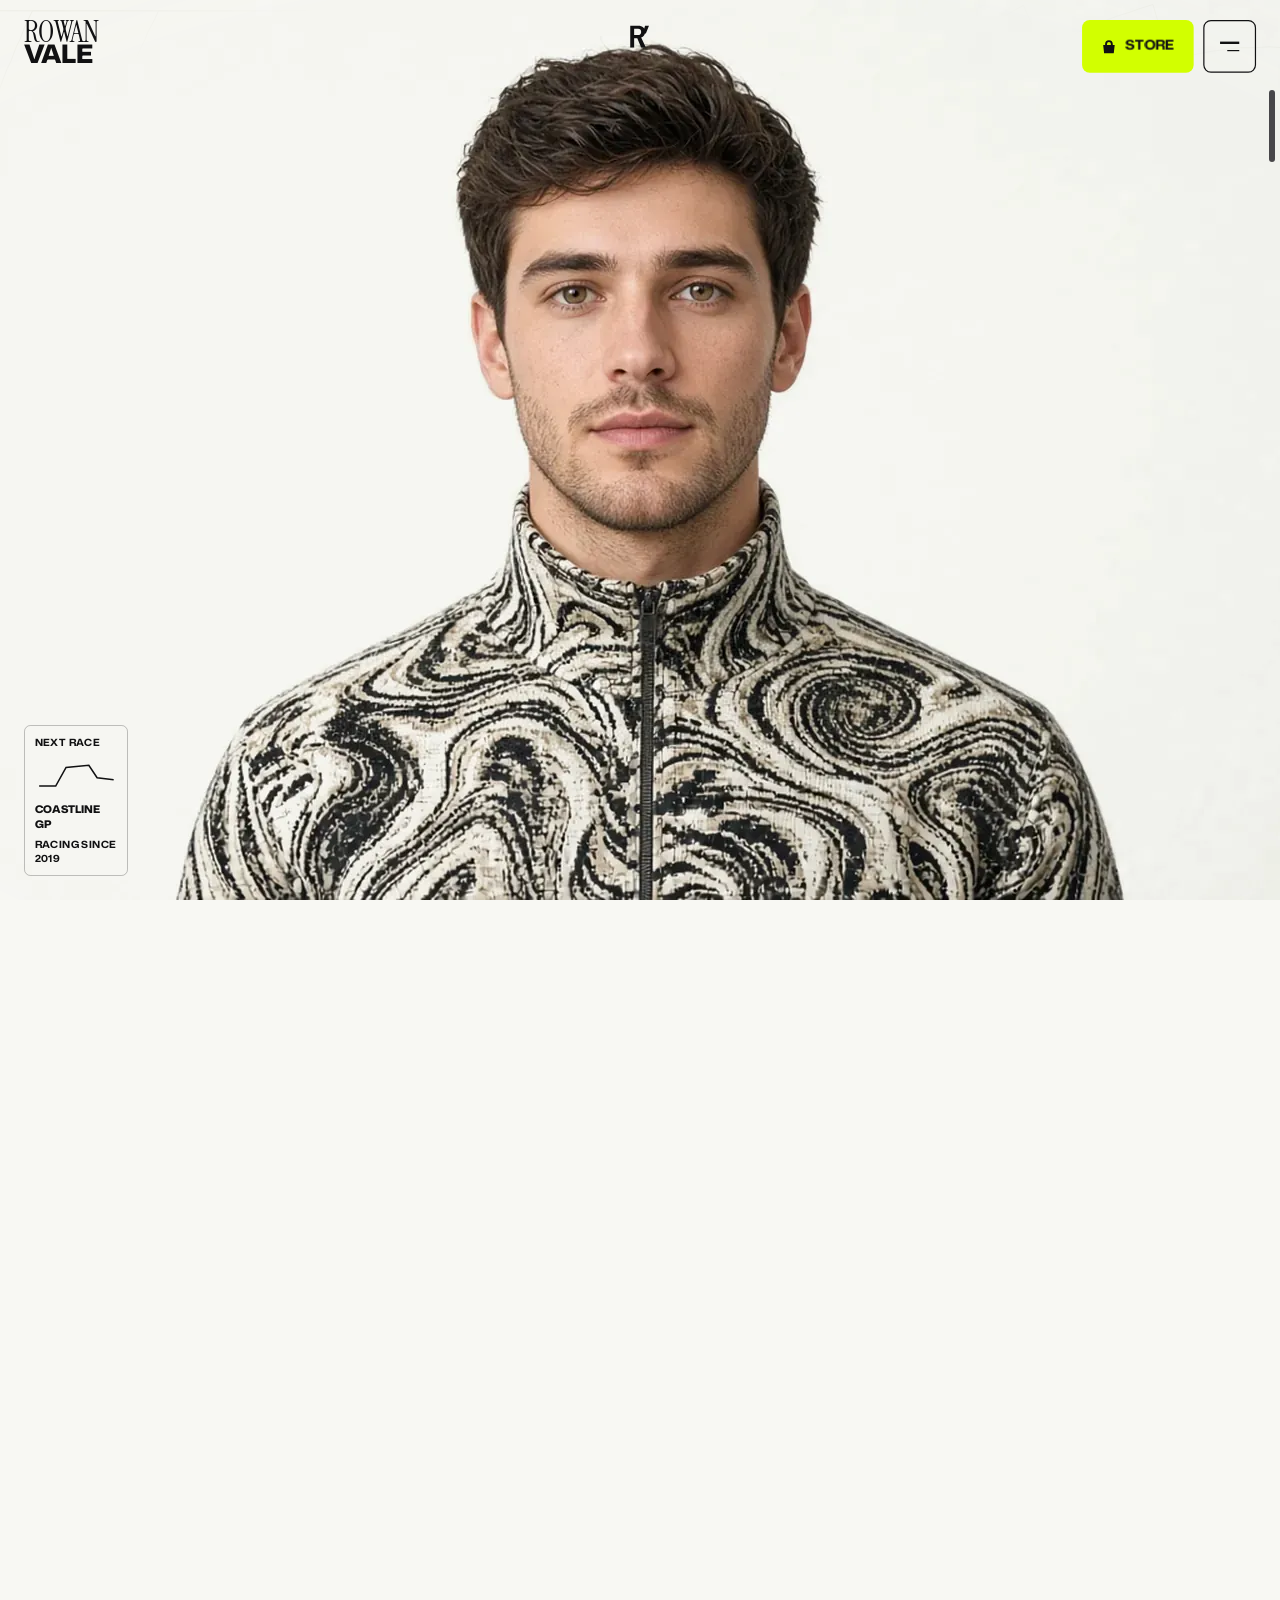
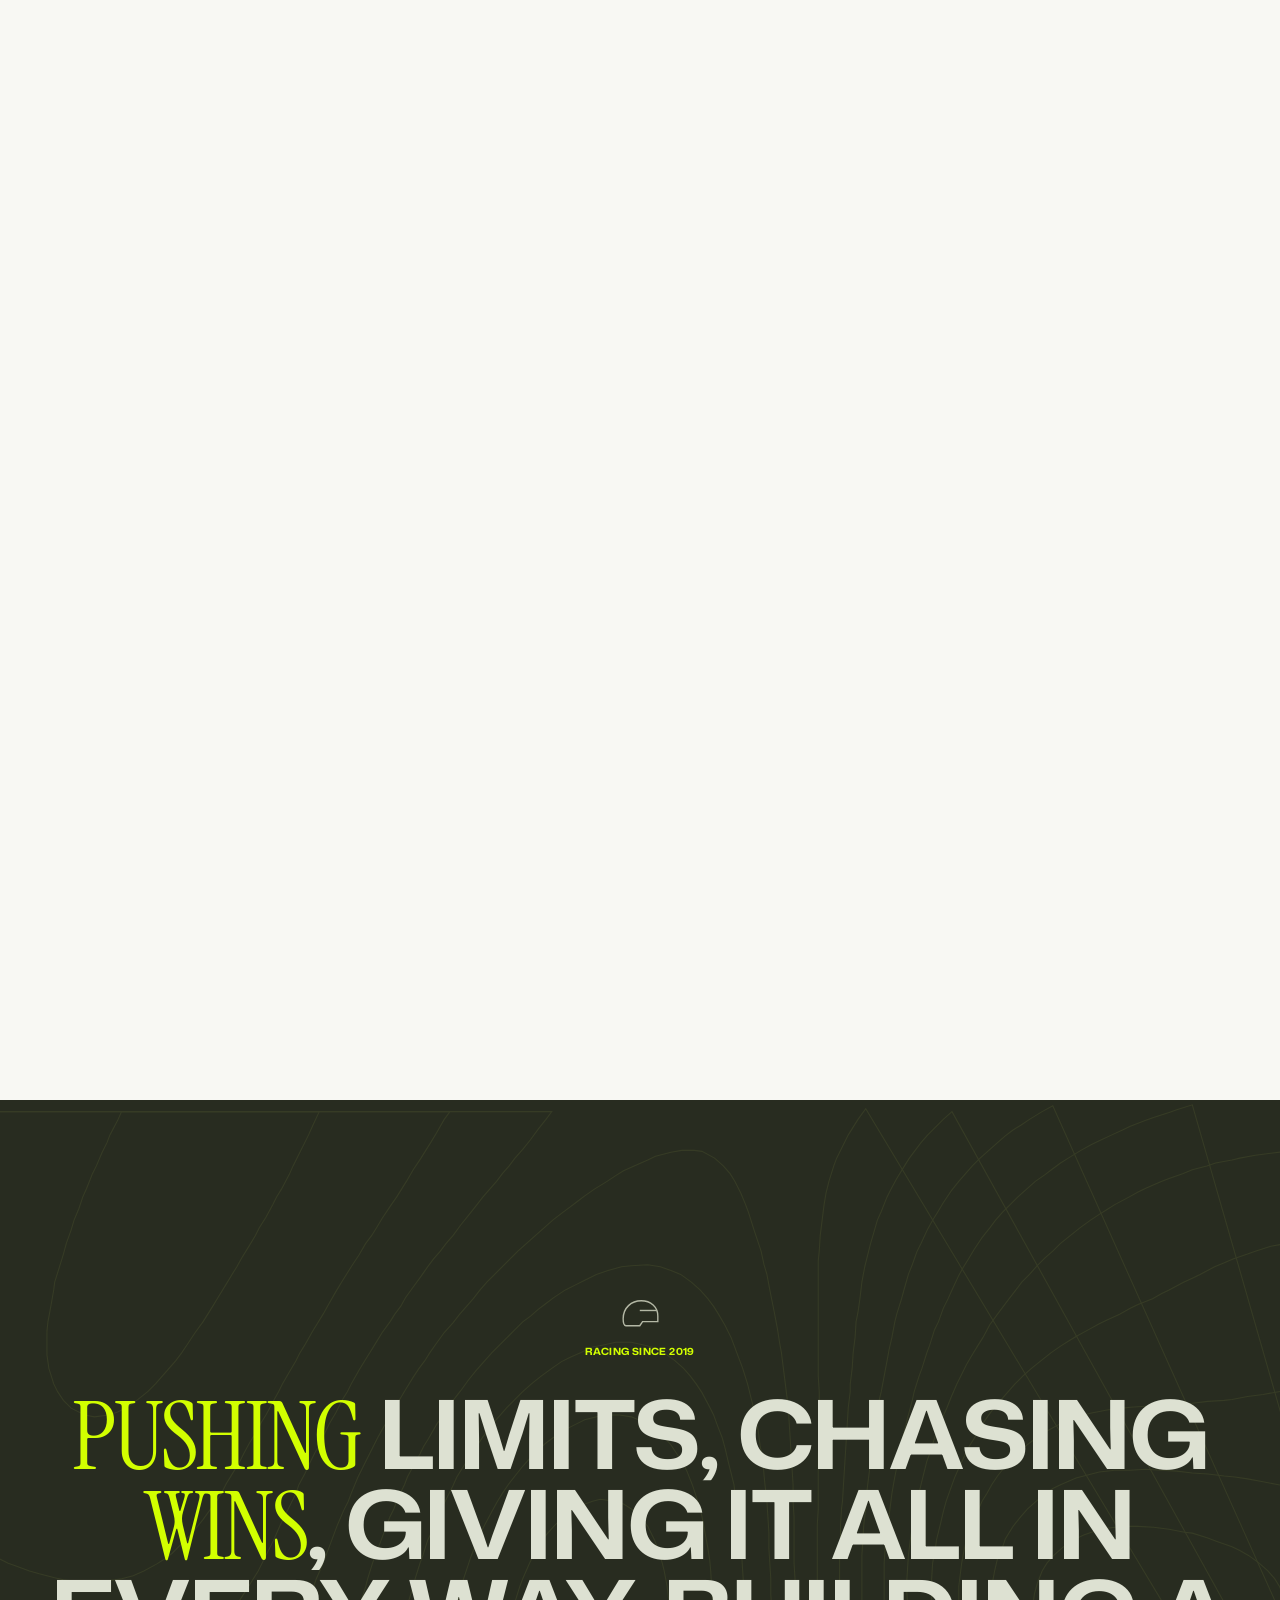
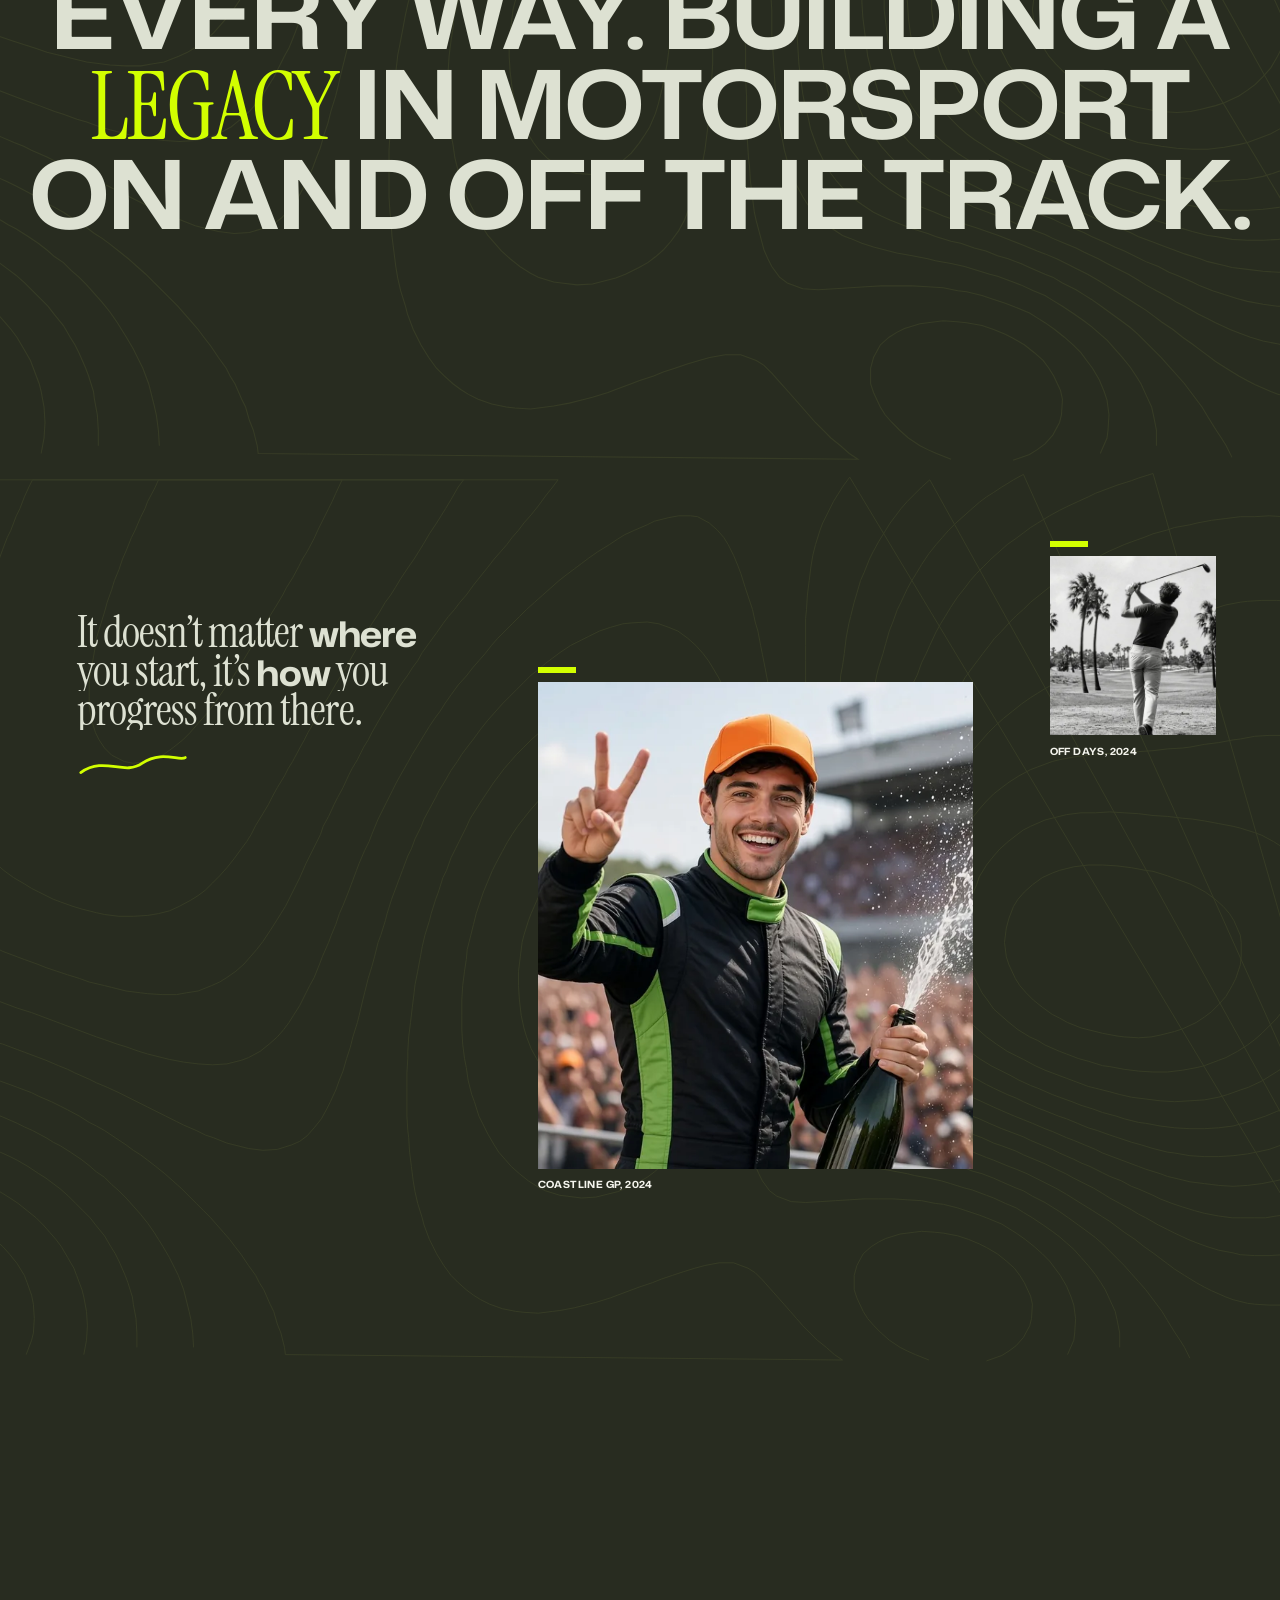
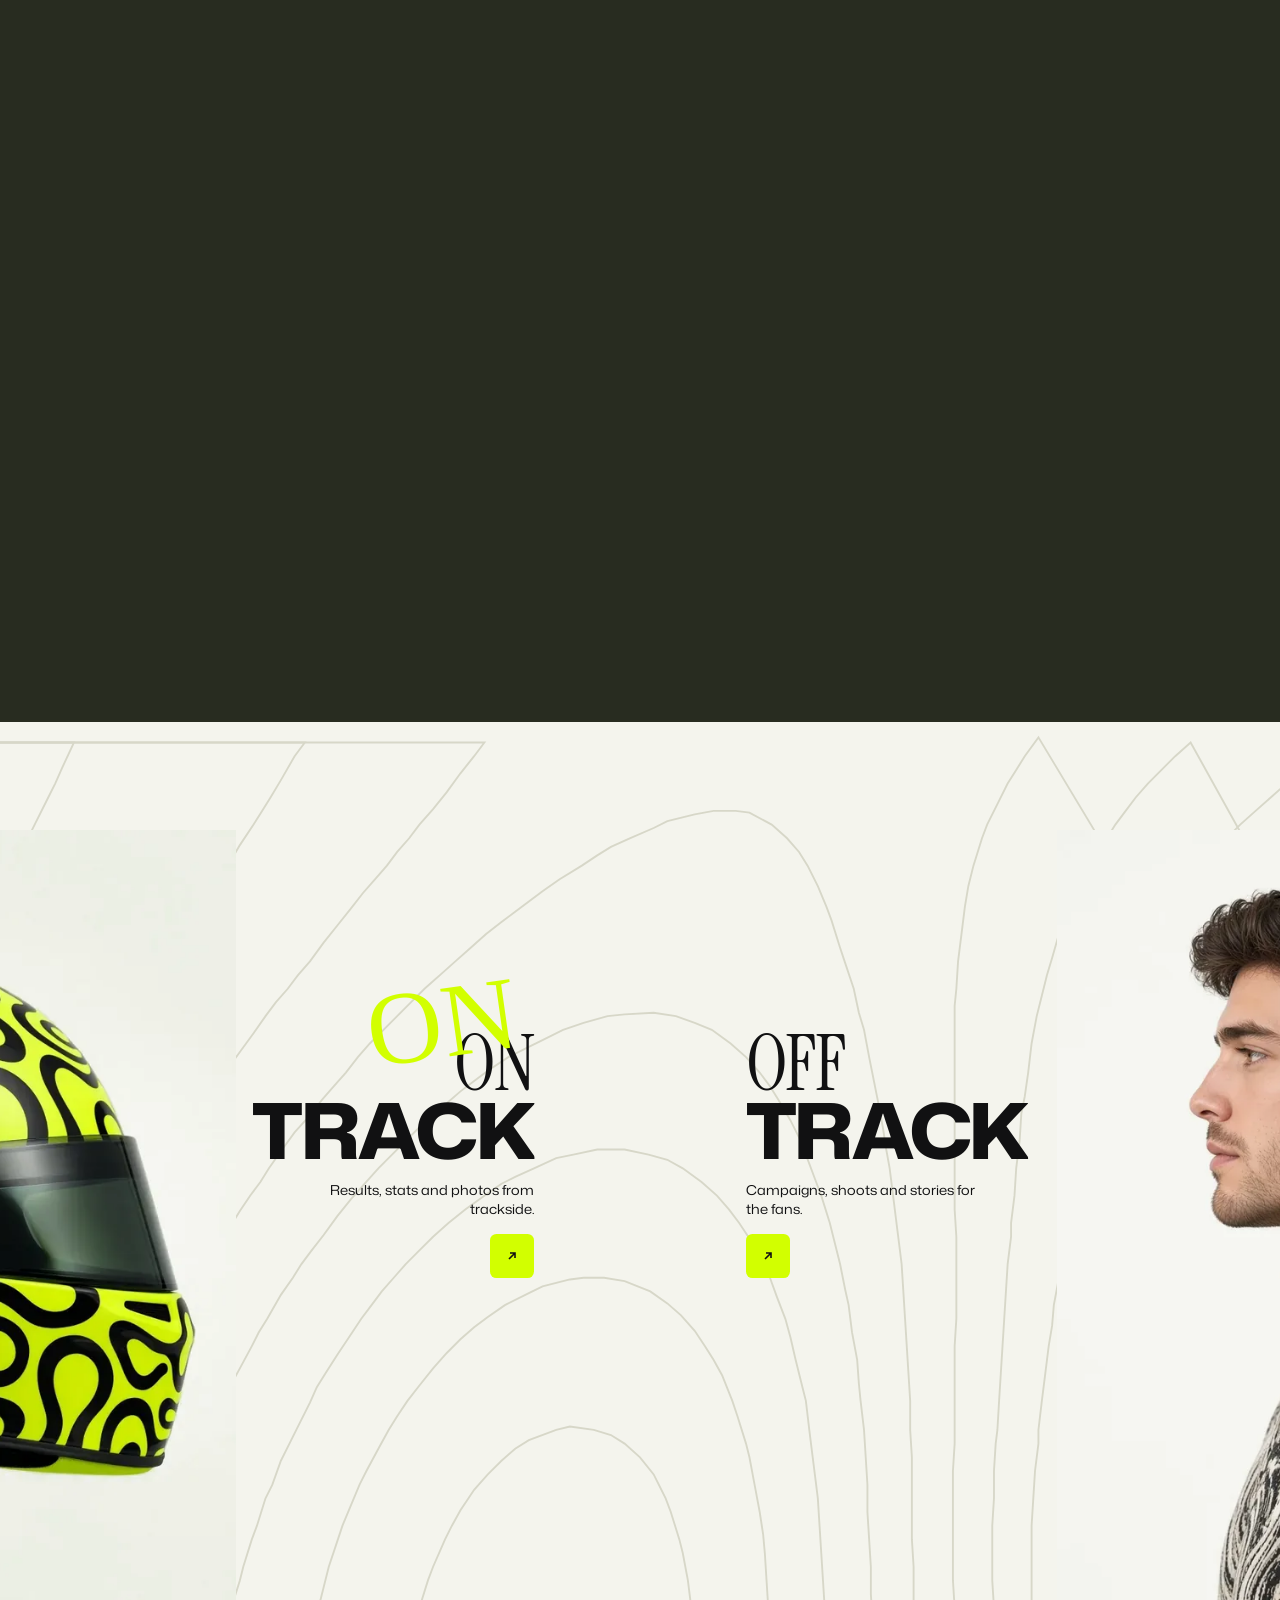
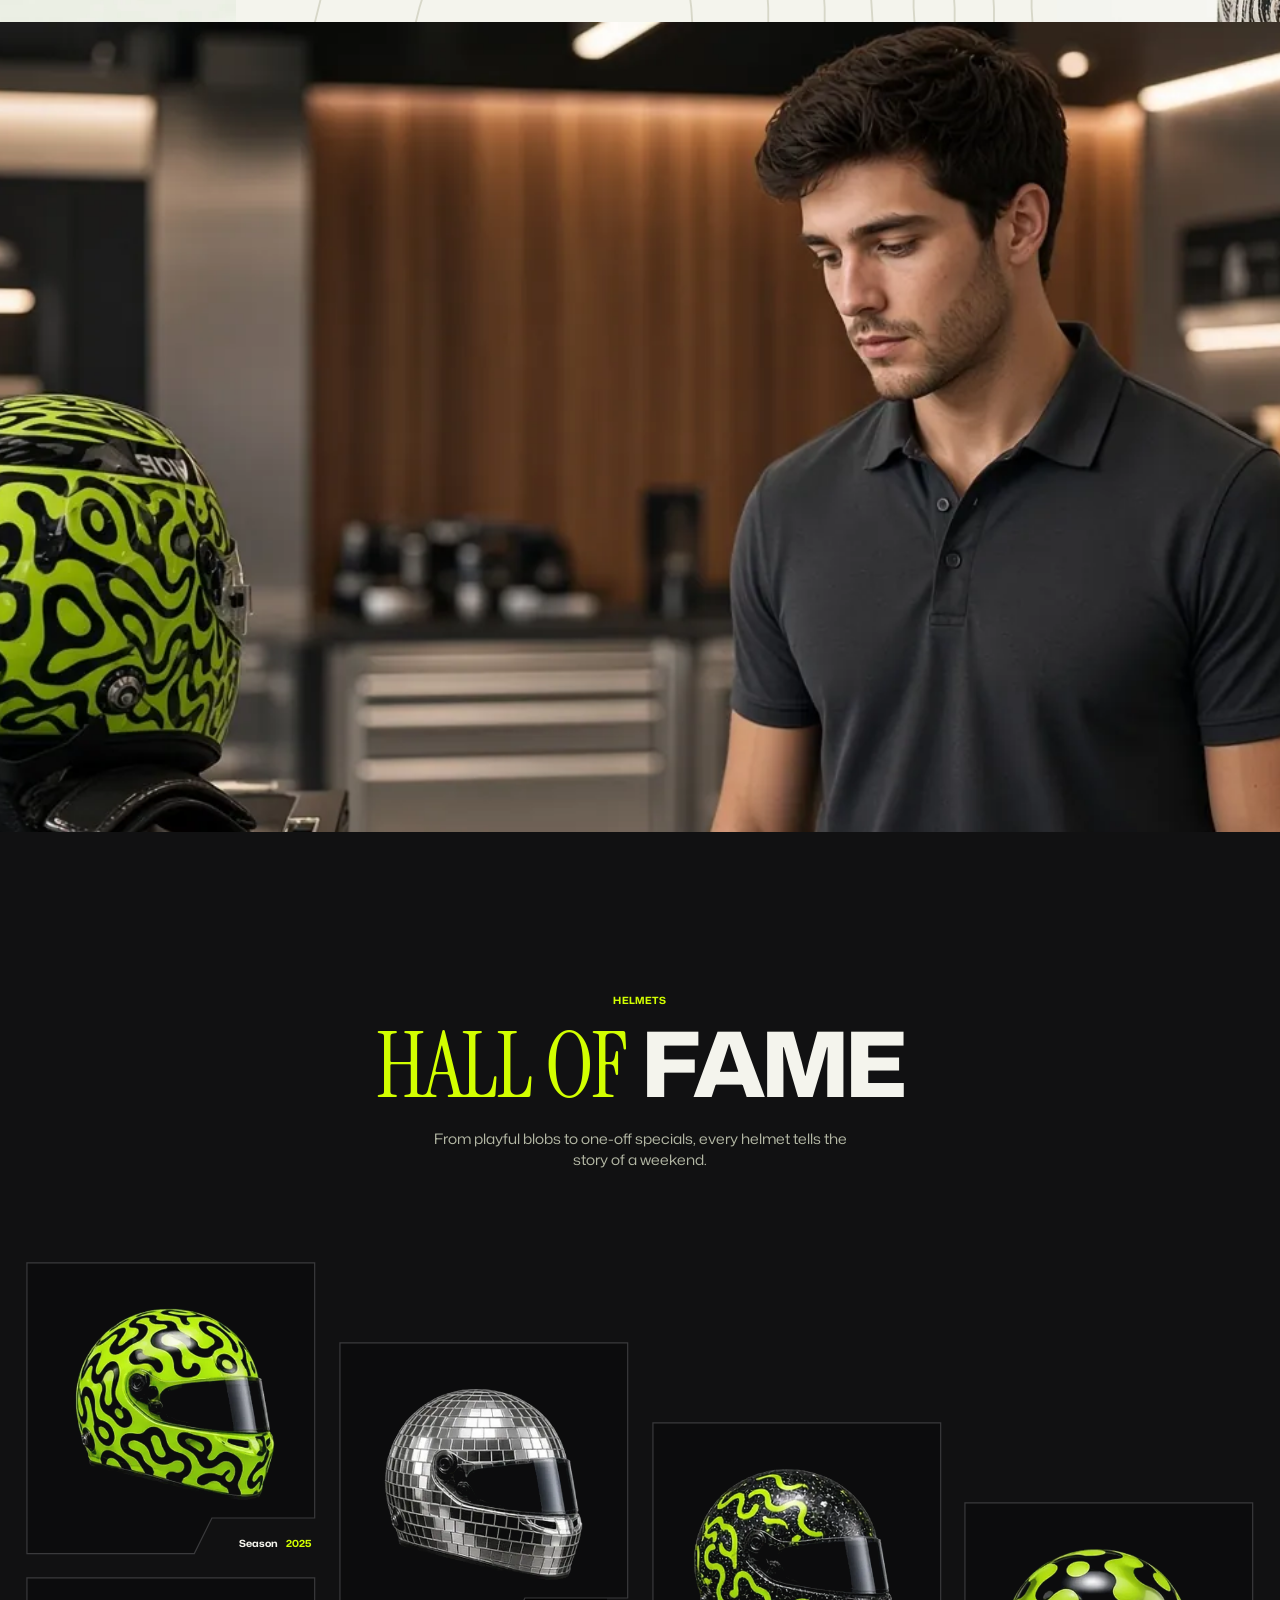
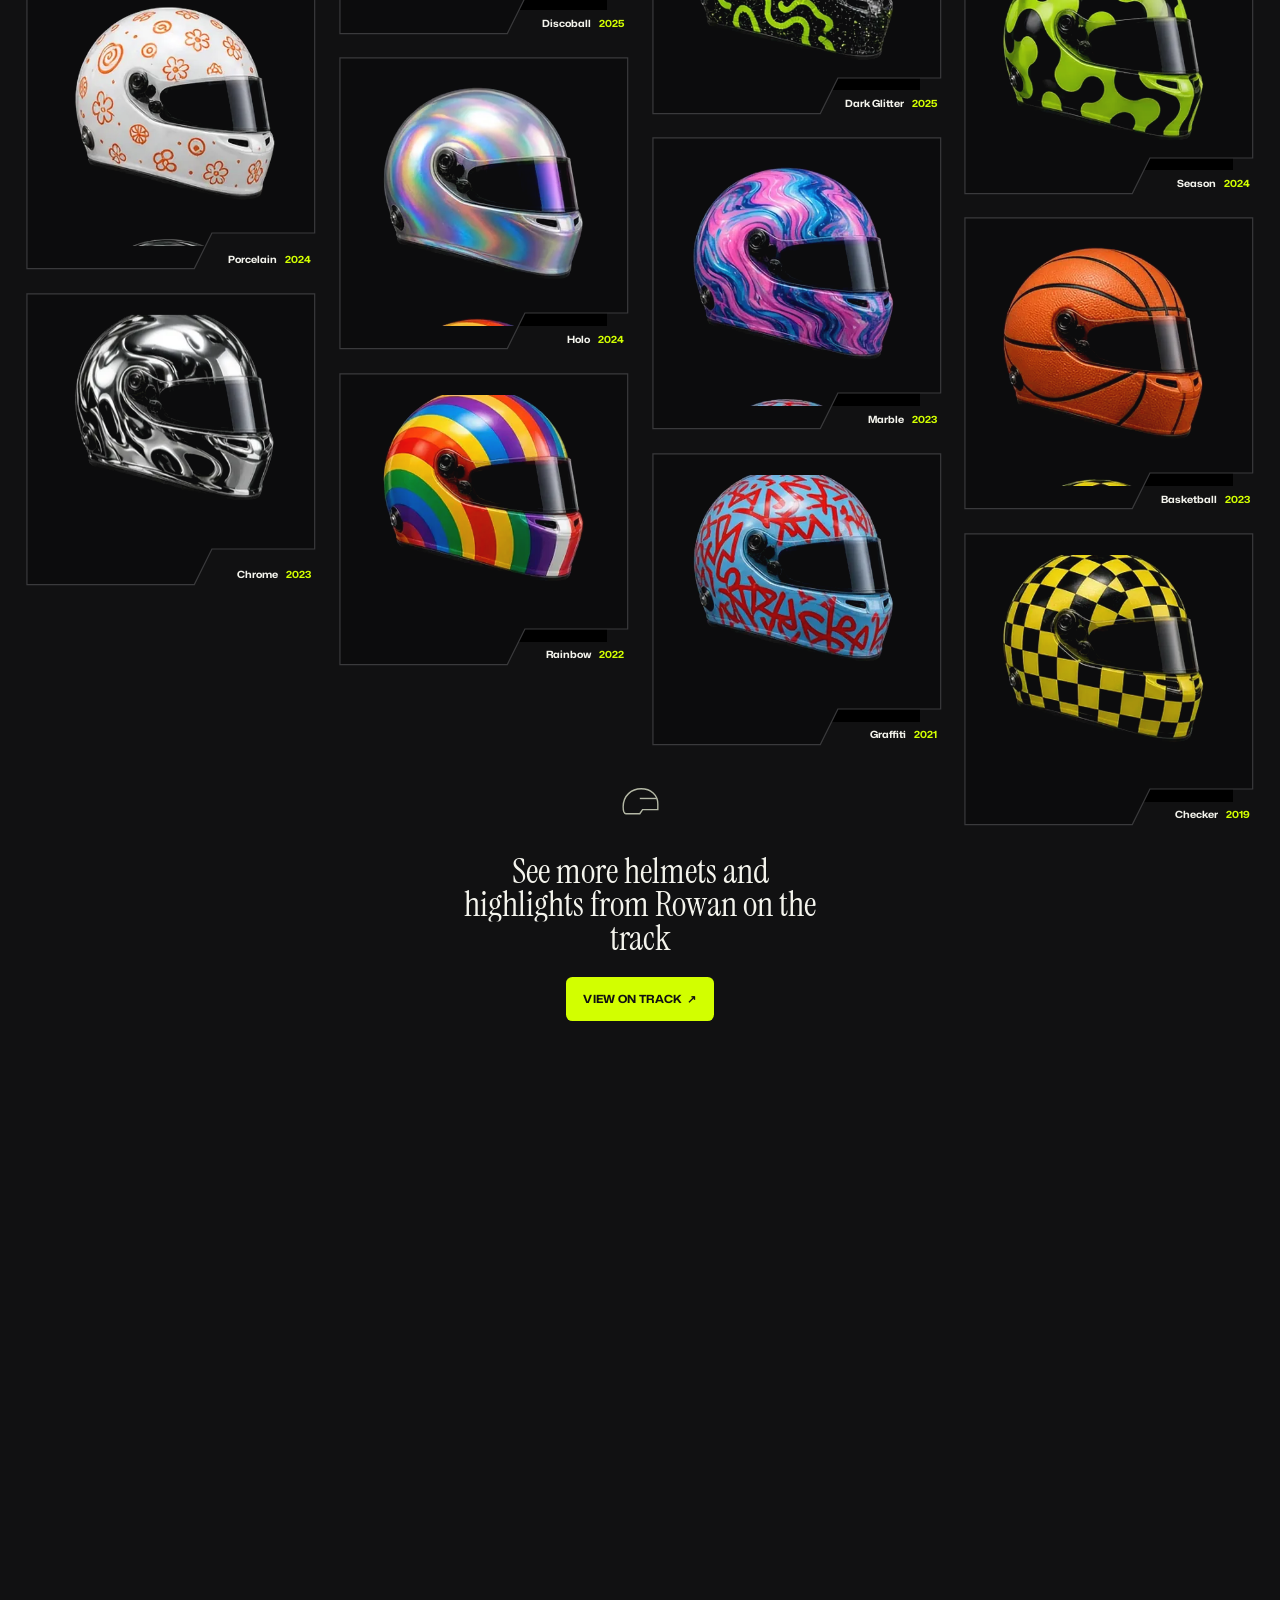
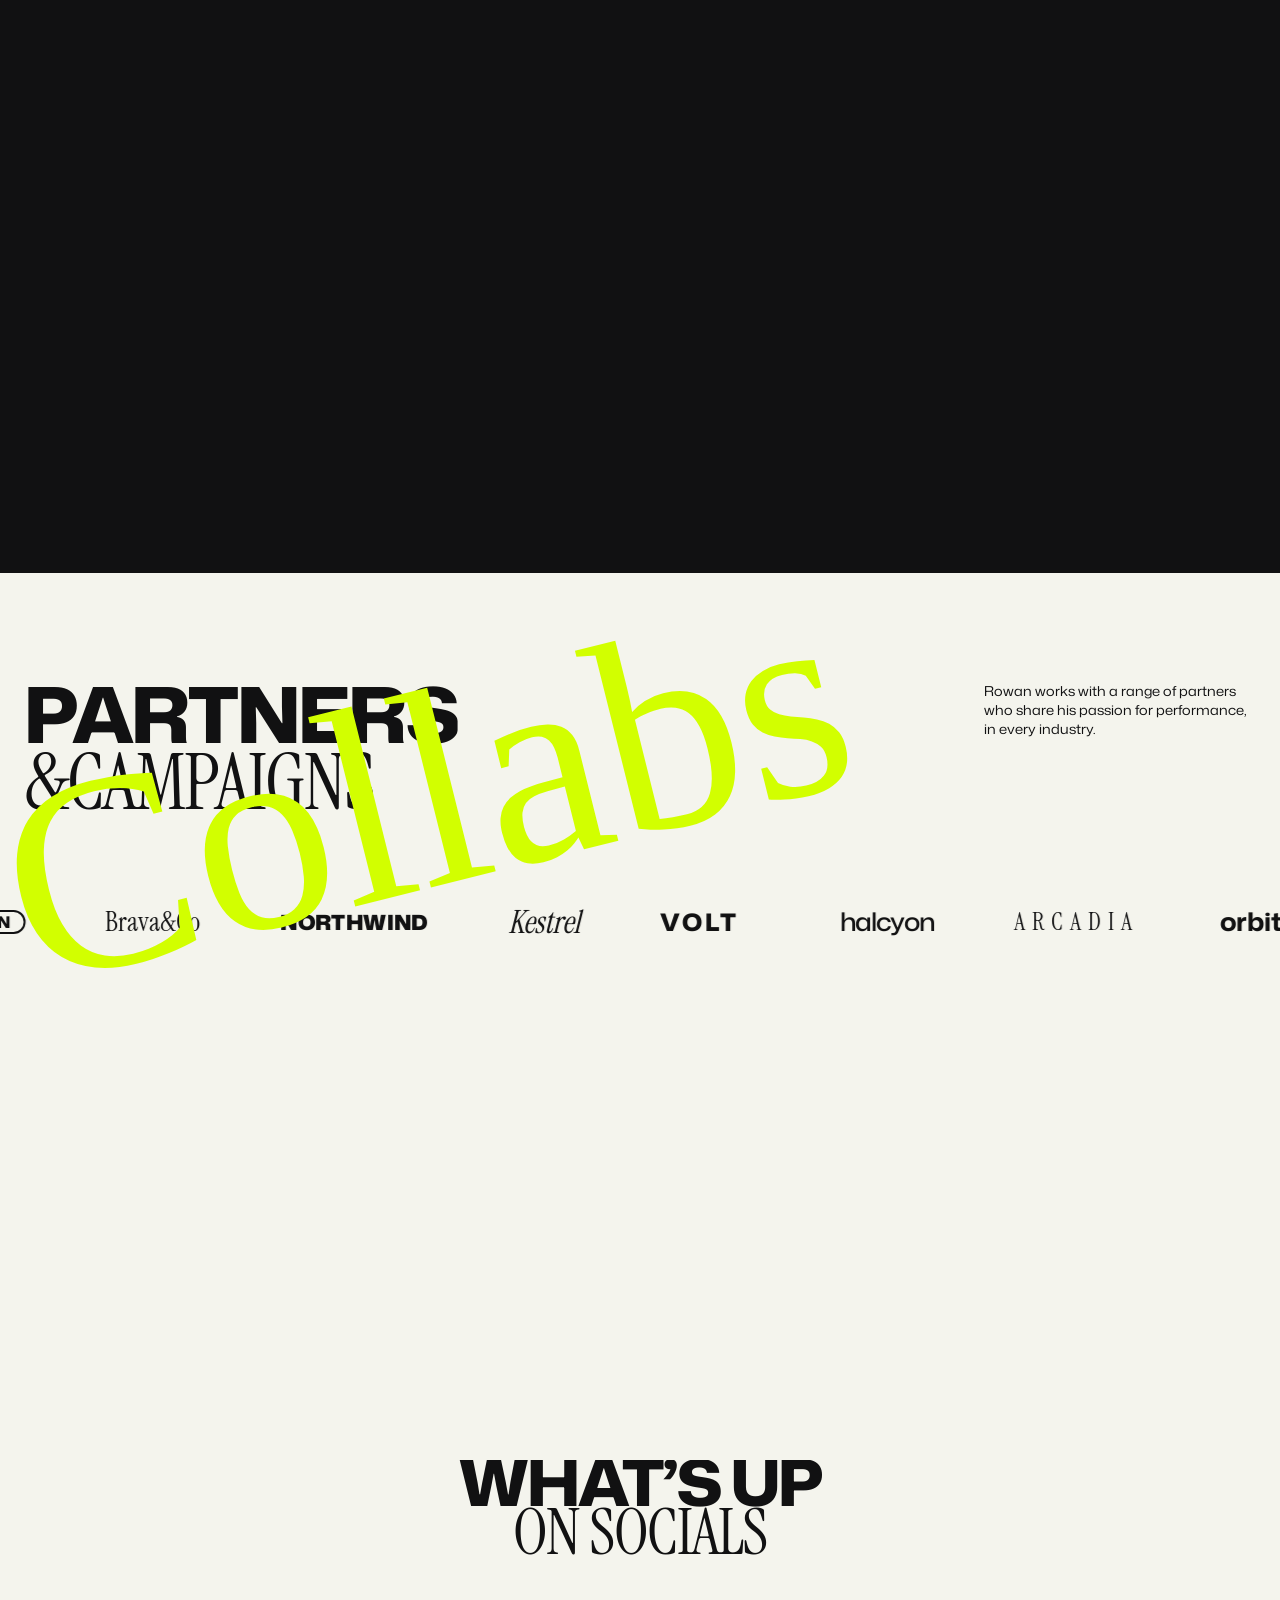
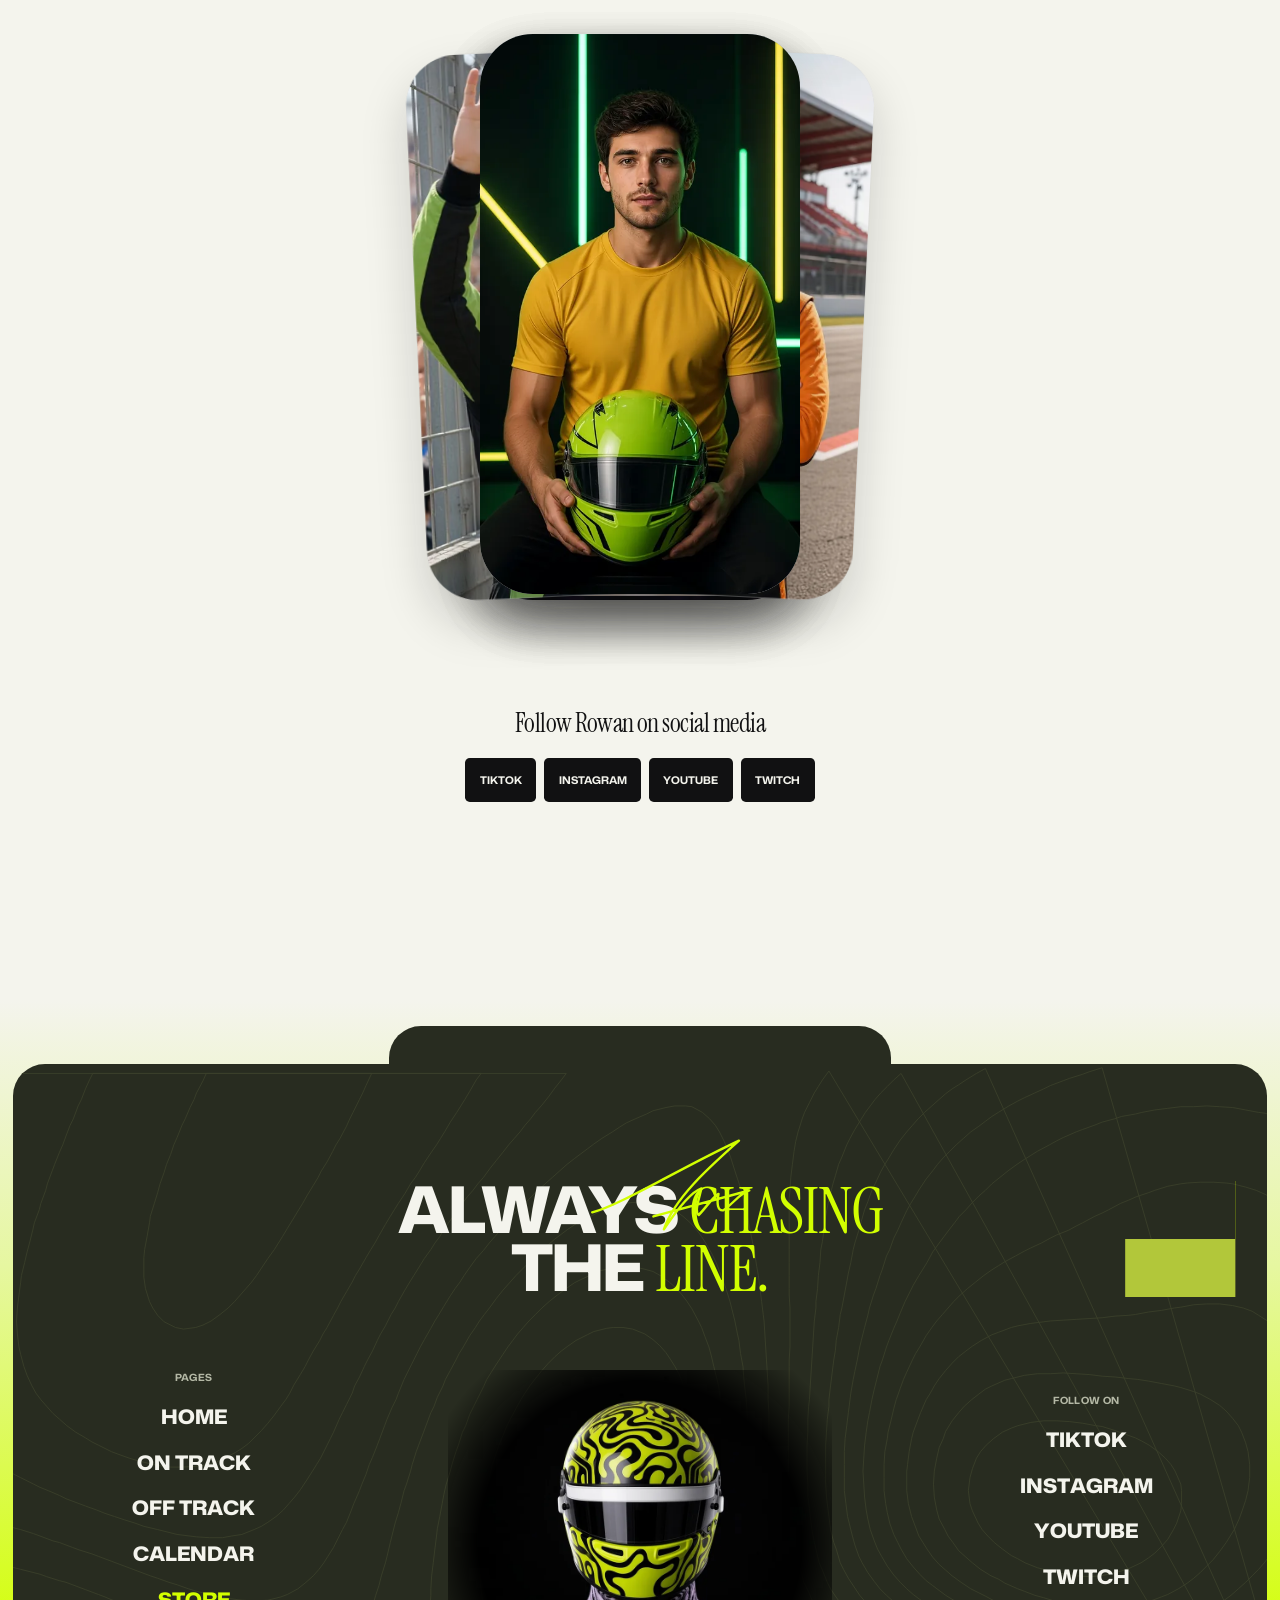
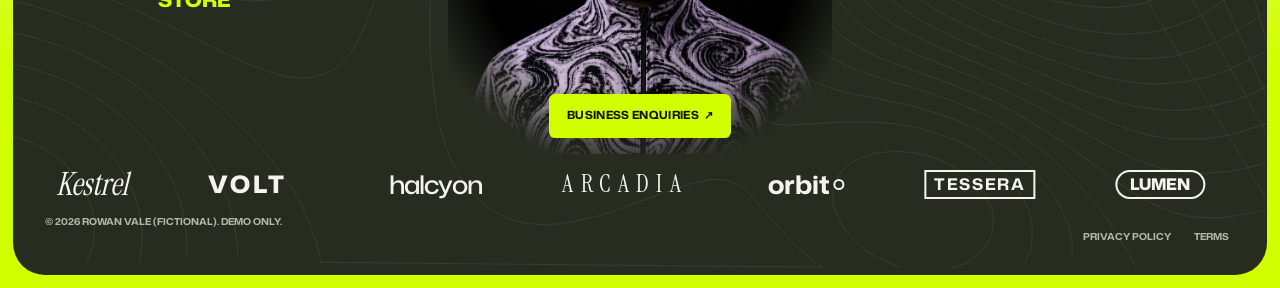
==== index.html @ 72b16206 "a11y: SplitText aria none, SVG script words, logo name, menu hidden, 44px targets" ====
<!doctype html>
<html lang="en" class="no-js">
<head>
<meta charset="utf-8">
<meta name="viewport" content="width=device-width,initial-scale=1">
<title>Rowan Vale — Racing Driver</title>
<meta name="description" content="Rowan Vale, fictional racing driver. A motion design demo: helmets, on track, off track and partners.">
<meta name="theme-color" content="#f8f8f3">
<link rel="icon" href="data:image/svg+xml,%3Csvg xmlns=%22http://www.w3.org/2000/svg%22 viewBox=%220 0 40 40%22%3E%3Crect width=%2240%22 height=%2240%22 rx=%228%22 fill=%22%23d2ff00%22/%3E%3Ctext x=%2220%22 y=%2228%22 font-size=%2220%22 text-anchor=%22middle%22 font-family=%22serif%22%3ERV%3C/text%3E%3C/svg%3E">
<link rel="preload" href="fonts/monasans.woff2?v=1" as="font" type="font/woff2" crossorigin>
<link rel="preload" href="fonts/instrumentserif.woff2?v=1" as="font" type="font/woff2" crossorigin>
<link rel="preload" href="assets/img/hero_face.webp?v=1" as="image" fetchpriority="high">
<link rel="stylesheet" href="style.css?v=1">
</head>
<body class="is-loading">
<a class="skip" href="#main">Skip to content</a>

<div class="loader" aria-hidden="true"><div class="loader-mark"><span>RV</span><i></i></div></div>

<header class="nav" data-theme="light">
  <a class="nav-logo" href="#top"><span class="logo-a">ROWAN</span> <span class="logo-b">VALE</span></a>
  <a class="nav-mark" href="#top" aria-hidden="true" tabindex="-1"><svg viewBox="0 0 40 40"><path d="M8 6h10c6 0 9 3 9 8 0 4-2 6-5 7l6 13h-6l-5-12h-4v12H8zM13 10v8h5c2.5 0 4-1.4 4-4s-1.5-4-4-4z" fill="currentColor"/><path d="M27 6h5l-4 10h-4z" fill="currentColor"/></svg></a>
  <div class="nav-right">
    <a class="btn-store" href="#store" data-hover><span class="i" aria-hidden="true"><svg viewBox="0 0 16 16"><path d="M4 6V5a4 4 0 0 1 8 0v1h2l-1 9H3L2 6zm2 0h4V5a2 2 0 0 0-4 0z" fill="currentColor"/></svg></span><span class="t" data-text="STORE">STORE</span></a>
    <button class="btn-menu" aria-label="Open menu" aria-expanded="false" aria-controls="menu"><i></i><i></i></button>
  </div>
</header>

<div class="menu" id="menu" role="dialog" aria-modal="true" aria-label="Menu" hidden>
  <nav aria-label="Main">
    <a href="#top">Home</a><a href="#on-track">On track</a><a href="#off-track">Off track</a><a href="#helmets">Helmets</a><a href="#store">Store</a>
  </nav>
  <p class="menu-foot">Rowan Vale · fictional driver · motion demo</p>
</div>

<div class="scroll-ind" aria-hidden="true"><i></i></div>

<main id="main">
<!-- 1+2 HERO → MESSAGE CARD -->
<section class="hero" id="top" data-nav="light">
  <div class="hero-stick">
    <div class="topo topo-hero" aria-hidden="true"></div>
    <div class="hero-marquee" aria-hidden="true">
      <div class="mq-row mq-a"><div class="row-inner"><span>We did it at home&nbsp;·&nbsp;</span><span>We did it at home&nbsp;·&nbsp;</span><span>We did it at home&nbsp;·&nbsp;</span></div></div>
      <div class="mq-row mq-b"><div class="row-inner"><span>A home weekend I will remember forever&nbsp;·&nbsp;</span><span>A home weekend I will remember forever&nbsp;·&nbsp;</span></div></div>
    </div>
    <div class="hero-target" aria-hidden="true"></div>
    <div class="hero-media"><div class="hero-zoom">
      <img class="hero-img" src="assets/img/hero_face.webp?v=1" width="1600" height="900" alt="Portrait of Rowan Vale, fictional racing driver, in a swirl-patterned jacket">
      <img class="hero-img hero-tint" src="assets/img/hero_face_tint.webp?v=1" width="1200" height="675" alt="" aria-hidden="true" loading="lazy">
      <canvas class="hero-canvas" aria-hidden="true"></canvas>
    </div></div>
    <div class="hero-msg" aria-hidden="true"><svg class="mono" viewBox="0 0 40 40"><path d="M8 6h10c6 0 9 3 9 8 0 4-2 6-5 7l6 13h-6l-5-12h-4v12H8zM13 10v8h5c2.5 0 4-1.4 4-4s-1.5-4-4-4z" fill="currentColor"/></svg><span class="msg-t">Message from Rowan</span></div>
    <svg class="signature" viewBox="0 0 600 340" aria-hidden="true"><path d="M40 250 C120 230 300 120 470 40 C380 120 280 210 250 300 C290 240 330 190 360 180 C350 220 340 250 352 258 C372 238 392 206 410 196 C404 226 408 246 424 244 C452 226 470 196 500 186 L190 270 C330 230 470 200 560 170"/></svg>
    <div class="next-race" aria-label="Next race">
      <span class="eyebrow">Next race</span>
      <svg viewBox="0 0 80 40" aria-hidden="true"><path d="M4 30 L20 30 L30 12 L52 10 L60 22 L76 24" fill="none" stroke="currentColor" stroke-width="1.5"/></svg>
      <b>Coastline GP</b>
      <span class="eyebrow">Racing since 2019</span>
    </div>
    <h1 class="sr">Rowan Vale — racing driver</h1>
  </div>
  <div class="hero-sig-track" aria-hidden="true"></div>
</section>

<!-- 3 MANIFESTO -->
<section class="manifesto" data-nav="dark">
  <div class="topo topo-dark" aria-hidden="true"></div>
  <div class="mani-in">
    <svg class="mini-helmet" viewBox="0 0 60 44" aria-hidden="true"><path d="M6 30C6 14 18 4 32 4s24 9 24 22v8H34l-4 6H10C7 40 6 35 6 30z" fill="none" stroke="currentColor" stroke-width="2"/><path d="M30 18h24" stroke="currentColor" stroke-width="2"/></svg>
    <p class="eyebrow c-lime" data-high="right,lime">Racing since 2019</p>
    <p class="mani-text" data-split data-high="right,lime-off"><strong>Pushing</strong> limits, chasing <strong>wins</strong>, giving it all in every way. Building a <strong>legacy</strong> in motorsport on and off the track.</p>
  </div>
</section>

<!-- 4 HORIZONTAL GALLERY -->
<section class="horiz" data-horizontal data-nav="dark" id="on-track">
  <div class="horiz-stick">
    <div class="topo topo-horiz" aria-hidden="true"></div>
    <div class="horiz-track">
      <div class="h-item h-quote"><p class="h-q" data-split data-high="right,lime">It doesn’t matter <b>where</b> you start, it’s <b>how</b> you progress from there.</p><svg class="h-sig" viewBox="0 0 120 30" aria-hidden="true"><path d="M4 22C30 4 50 26 70 12S110 10 116 6" fill="none" stroke="currentColor" stroke-width="3" stroke-linecap="round"/></svg></div>
      <figure class="h-item s-l t-1"><span class="cap-bar"></span><div class="h-img" data-img-hl><img src="assets/img/g_podium.webp?v=1" width="900" height="675" loading="lazy" alt="Rowan Vale celebrating on the podium with a peace sign"></div><figcaption>Coastline GP, 2024</figcaption></figure>
      <figure class="h-item s-s t-2"><span class="cap-bar"></span><div class="h-img" data-img-hl><img src="assets/img/g_golf.webp?v=1" width="500" height="500" loading="lazy" alt="Black and white photo of a golf swing between palm trees"></div><figcaption>Off days, 2024</figcaption></figure>
      <figure class="h-item s-m t-3"><span class="cap-bar"></span><div class="h-img" data-img-hl><img src="assets/img/g_helmetfront.webp?v=1" width="500" height="500" loading="lazy" alt="Lime race helmet with black squiggles under pit lane lights"></div><figcaption>Night race, 2023</figcaption></figure>
      <figure class="h-item s-s t-4"><span class="cap-bar"></span><div class="h-img" data-img-hl><img src="assets/img/g_press.webp?v=1" width="500" height="500" loading="lazy" alt="Rowan Vale smiling at a press conference"></div><figcaption>Media day, 2025</figcaption></figure>
      <figure class="h-item s-l t-5"><span class="cap-bar"></span><div class="h-img" data-img-hl><img src="assets/img/g_cockpit.webp?v=1" width="800" height="800" loading="lazy" alt="Rowan Vale seated in the cockpit in the garage"></div><figcaption>Harbour Circuit, 2024</figcaption></figure>
      <div class="h-item h-text"><p data-split data-high="right,dark-green-tint-1">Since I was seven and sat in a kart for the first time, I’ve worked every day to make that dream real.</p></div>
      <figure class="h-item s-s t-6"><span class="cap-bar"></span><div class="h-img" data-img-hl><img src="assets/img/g_gala.webp?v=1" width="500" height="667" loading="lazy" alt="Black and white photo of Rowan Vale laughing at a gala"></div><figcaption>Performance Gala, 2024</figcaption></figure>
      <figure class="h-item s-m t-7"><span class="cap-bar"></span><div class="h-img" data-img-hl><img src="assets/img/g_fans.webp?v=1" width="600" height="800" loading="lazy" alt="Rowan Vale waving to fans at the fence"></div><figcaption>Home race, 2025</figcaption></figure>
      <figure class="h-item s-s t-8"><span class="cap-bar"></span><div class="h-img" data-img-hl><img src="assets/img/g_paddock.webp?v=1" width="600" height="800" loading="lazy" alt="Rowan Vale walking through the paddock with a backpack"></div><figcaption>Paddock, 2024</figcaption></figure>
      <div class="h-item h-end"></div>
    </div>
  </div>
</section>

<!-- 5 ON TRACK / OFF TRACK -->
<section class="otot" data-nav="light" id="off-track">
  <div class="topo topo-light" aria-hidden="true"></div>
  <div class="otot-top">
    <img class="otot-img otot-l" src="assets/img/on_helmet.webp?v=1" width="700" height="933" loading="lazy" alt="Lime helmet with black squiggles in side profile">
    <img class="otot-img otot-r" src="assets/img/off_face.webp?v=1" width="700" height="933" loading="lazy" alt="Rowan Vale in side profile">
    <div class="otot-col otot-c1">
      <svg class="script s-on" viewBox="0 0 160 110" aria-hidden="true" focusable="false"><text x="4" y="92">ON</text></svg>
      <h2 class="otot-h" data-high="left,dark-green-tint-1"><span class="serif">On</span><br>Track</h2>
      <p class="otot-p" data-high="left,dark-green-tint-1,200">Results, stats and photos from trackside.</p>
      <a class="btn-round" href="#helmets" aria-label="Go to on track"><svg viewBox="0 0 16 16"><path d="M5 11 11 5M6 5h5v5" fill="none" stroke="currentColor" stroke-width="1.6"/></svg></a>
    </div>
    <div class="otot-col otot-c2">
      <h2 class="otot-h" data-high="right,dark-green-tint-1"><span class="serif">Off</span><br>Track</h2>
      <p class="otot-p" data-high="right,dark-green-tint-1,200">Campaigns, shoots and stories for the fans.</p>
      <a class="btn-round" href="#collabs" aria-label="Go to off track"><svg viewBox="0 0 16 16"><path d="M5 11 11 5M6 5h5v5" fill="none" stroke="currentColor" stroke-width="1.6"/></svg></a>
    </div>
  </div>
  <div class="otot-bottom" data-otot-bottom><img src="assets/img/garage.webp?v=1" width="1600" height="900" loading="lazy" alt="Team garage with a lime helmet on a stand and Rowan Vale looking down"></div>
</section>

<!-- 6 HELMETS -->
<section class="helmets" data-nav="dark" id="helmets">
  <div class="hel-head">
    <p class="eyebrow" data-high="right,lime">Helmets</p>
    <h2 class="hel-title" data-high="right,lime,200"><span class="serif">Hall of</span> Fame</h2>
    <p class="hel-p">From playful blobs to one-off specials, every helmet tells the story of a weekend.</p>
  </div>
  <div class="hel-grid" data-helmet-grid></div>
  <div class="hel-cta">
    <svg class="mini-helmet" viewBox="0 0 60 44" aria-hidden="true"><path d="M6 30C6 14 18 4 32 4s24 9 24 22v8H34l-4 6H10C7 40 6 35 6 30z" fill="none" stroke="currentColor" stroke-width="2"/><path d="M30 18h24" stroke="currentColor" stroke-width="2"/></svg>
    <p class="cta-t" data-split data-high="right,dark-green-tint-1">See more helmets and highlights from Rowan on the track</p>
    <a class="btn-lime" href="#on-track" data-hover><span class="t" data-text="VIEW ON TRACK  ↗">VIEW ON TRACK&nbsp;&nbsp;↗</span></a>
  </div>
</section>

<!-- 7 STORE / VISOR -->
<section class="store" id="store" data-nav="light">
  <div class="visor" data-visor>
    <div class="store-in">
      <div class="store-copy">
        <p class="eyebrow" data-high="right,dark-green-tint-1">Store · New drop</p>
        <h2 class="store-h" data-high="right,dark-green-tint-1,200"><span class="serif">Season</span><br>Champion</h2>
        <p class="store-p">A collection for the fans who never stopped believing. Wear it, frame it, keep it forever.</p>
        <a class="btn-dark" href="#store" data-hover><span class="t" data-text="VISIT THE STORE  ↗">VISIT THE STORE&nbsp;&nbsp;↗</span></a>
      </div>
      <div class="store-img s1" data-img-hl><img src="assets/img/champ_hoodie.webp?v=1" width="1200" height="900" loading="lazy" alt="Back of a black hoodie with a Champion collegiate print in a sunny courtyard"></div>
      <div class="store-img s2" data-img-hl><img src="assets/img/champ_gold.webp?v=1" width="600" height="800" loading="lazy" alt="Brushed gold collector box engraved with Champion"></div>
    </div>
  </div>
</section>

<!-- 8 COLLABS -->
<section class="collabs" id="collabs" data-nav="light">
  <div class="col-head">
    <h2 class="col-title" data-high="right,dark-green-tint-1"><span class="mona">Partners</span><br><span class="serif">&amp;Campaigns</span></h2>
    <svg class="script s-collab" viewBox="0 0 620 220" aria-hidden="true" focusable="false"><text x="6" y="180">Collabs</text></svg>
    <p class="col-p" data-high="right,dark-green-tint-1,200">Rowan works with a range of partners who share his passion for performance, in every industry.</p>
  </div>
  <div class="marquee" data-mq data-speed="40" data-dir="right" data-dup="3" data-ss="10" aria-label="Fictional partner logos">
    <div class="mq-lane"><div class="mq-coll"></div></div>
  </div>
</section>

<!-- 9 SOCIALS -->
<section class="socials" data-nav="light">
  <h2 class="soc-title" data-oval><span class="mona">What’s up</span><br><span class="serif">On socials</span></h2>
  <div class="fan" data-fan>
    <div class="fan-c"><img src="assets/img/s_disco.webp?v=1" width="520" height="924" loading="lazy" alt="Disco ball in blue light"></div>
    <div class="fan-c"><img src="assets/img/s_selfie.webp?v=1" width="520" height="924" loading="lazy" alt="Selfie of Rowan Vale in a white t-shirt"></div>
    <div class="fan-c"><img src="assets/img/g_fans.webp?v=1" width="600" height="800" loading="lazy" alt="Rowan Vale waving to fans"></div>
    <div class="fan-c"><img src="assets/img/s_neon.webp?v=1" width="520" height="924" loading="lazy" alt="Rowan Vale holding a lime helmet under neon lights"></div>
    <div class="fan-c"><img src="assets/img/s_pitlane.webp?v=1" width="520" height="924" loading="lazy" alt="Rowan Vale in an orange race suit on pit lane"></div>
    <div class="fan-c"><img src="assets/img/g_paddock.webp?v=1" width="600" height="800" loading="lazy" alt="Rowan Vale in the paddock"></div>
    <div class="fan-c"><img src="assets/img/g_podium.webp?v=1" width="900" height="675" loading="lazy" alt="Rowan Vale on the podium"></div>
  </div>
  <p class="soc-follow serif">Follow Rowan on social media</p>
  <ul class="soc-links"><li><a href="#top">TikTok</a></li><li><a href="#top">Instagram</a></li><li><a href="#top">YouTube</a></li><li><a href="#top">Twitch</a></li></ul>
</section>

<!-- 10 FOOTER -->
<footer class="footer" data-nav="dark">
  <div class="foot-grad" aria-hidden="true"></div>
  <div class="foot-card">
    <div class="topo topo-foot" aria-hidden="true"></div>
    <svg class="signature sig-foot" viewBox="0 0 600 340" aria-hidden="true"><path d="M40 250 C120 230 300 120 470 40 C380 120 280 210 250 300 C290 240 330 190 360 180 C350 220 340 250 352 258 C372 238 392 206 410 196 C404 226 408 246 424 244 C452 226 470 196 500 186 L190 270 C330 230 470 200 560 170"/></svg>
    <h2 class="foot-h"><span class="l1" data-high="right,lime"><span class="mona">Always</span> <span class="serif c-lime">chasing</span></span><span class="l2" data-high="right,lime-off,150"><span class="mona">the</span> <span class="serif c-lime">line.</span></span></h2>
    <img class="foot-helmet" src="assets/img/footer_helmet.webp?v=1" width="900" height="900" loading="lazy" alt="Rowan Vale wearing his lime helmet">
    <div class="foot-col fc-l"><span class="eyebrow">Pages</span><a href="#top" data-hover><span class="t" data-text="HOME">HOME</span></a><a href="#on-track" data-hover><span class="t" data-text="ON TRACK">ON TRACK</span></a><a href="#off-track" data-hover><span class="t" data-text="OFF TRACK">OFF TRACK</span></a><a href="#helmets" data-hover><span class="t" data-text="CALENDAR">CALENDAR</span></a><a class="c-lime" href="#store" data-hover><span class="t" data-text="STORE">STORE</span></a></div>
    <div class="foot-col fc-r"><span class="eyebrow">Follow on</span><a href="#top" data-hover><span class="t" data-text="TIKTOK">TIKTOK</span></a><a href="#top" data-hover><span class="t" data-text="INSTAGRAM">INSTAGRAM</span></a><a href="#top" data-hover><span class="t" data-text="YOUTUBE">YOUTUBE</span></a><a href="#top" data-hover><span class="t" data-text="TWITCH">TWITCH</span></a></div>
    <a class="btn-lime foot-btn" href="#top" data-hover><span class="t" data-text="BUSINESS ENQUIRIES  ↗">BUSINESS ENQUIRIES&nbsp;&nbsp;↗</span></a>
    <div class="marquee foot-mq" data-mq data-speed="30" data-dir="left" data-dup="3" data-ss="5" aria-label="Fictional partner logos"><div class="mq-lane"><div class="mq-coll"></div></div></div>
    <div class="foot-legal"><span>© 2026 Rowan Vale (fictional). Demo only.</span><span><a href="#top">Privacy policy</a><a href="#top">Terms</a></span></div>
  </div>
</footer>
</main>

<script src="vendor/gsap.min.js?v=1"></script>
<script src="vendor/ScrollTrigger.min.js?v=1"></script>
<script src="vendor/SplitText.min.js?v=1"></script>
<script src="vendor/lenis.min.js?v=1"></script>
<script src="main.js?v=1"></script>
</body>
</html>
---- style.css ----
@font-face{font-family:"Mona Sans";src:url(fonts/monasans.woff2?v=1) format("woff2");font-weight:200 900;font-stretch:75% 125%;font-display:swap}
@font-face{font-family:"Instrument Serif";src:url(fonts/instrumentserif.woff2?v=1) format("woff2");font-weight:400;font-display:swap}
@font-face{font-family:"Caveat Brush";src:url(fonts/caveatbrush.woff2?v=1) format("woff2");font-weight:400;font-display:swap}
:root{
  --lime:#d2ff00;--lime-off:#b2c73a;--dg:#282c20;--dg1:#3b3c38;--dg2:#535450;--white:#f4f4ed;--black:#111112;--cream:#efefe5;
  --ow1:#dde1d2;--ow2:#b4b8a5;--grey1:#ebeee0;--grey2:#c8cbbd;--hero:#f8f8f3;--topo:#cbcbb9;
  --ease:cubic-bezier(.65,.05,0,1);--dur:.75s;
  --mona:"Mona Sans",Arial,sans-serif;--serif:"Instrument Serif","Times New Roman",serif;--script:"Caveat Brush","Comic Sans MS",cursive;
}
*,*::before,*::after{box-sizing:border-box}
html.lenis,html.lenis body{height:auto}
.lenis.lenis-smooth [data-lenis-prevent]{overscroll-behavior:contain}
.lenis.lenis-stopped{overflow:clip}
html{-webkit-text-size-adjust:100%}
body{margin:0;background:var(--hero);color:var(--black);font-family:var(--mona);font-size:16px;line-height:1.4;-webkit-font-smoothing:antialiased;overflow-x:clip}
img{display:block;max-width:100%}
a{color:inherit;text-decoration:none}
button{font:inherit;color:inherit;background:none;border:0;cursor:pointer}
.sr{position:absolute;width:1px;height:1px;overflow:hidden;clip:rect(0 0 0 0);white-space:nowrap}
.skip{position:fixed;left:1rem;top:-4rem;z-index:200;background:var(--lime);color:var(--black);padding:.8rem 1rem;font-weight:700}
.skip:focus{top:1rem}
:focus-visible{outline:2px solid var(--lime);outline-offset:3px}
.serif{font-family:var(--serif);font-weight:400;letter-spacing:-.02em}
.mona{font-family:var(--mona)}
.c-lime{color:var(--lime)}
.eyebrow{font-size:.62rem;font-weight:700;text-transform:uppercase;letter-spacing:.04em;margin:0}
.topo{position:absolute;inset:0;pointer-events:none;-webkit-mask:url(assets/topo.svg?v=1) center/cover no-repeat;mask:url(assets/topo.svg?v=1) center/cover no-repeat}
.topo-hero{background:var(--topo);opacity:.8}
.topo-dark{background:#363b25}
.topo-light{background:var(--topo);opacity:.7}
.topo-foot{background:#3a3f2a}
.topo-horiz{background:#363b25;transition:opacity .4s}

/* loader */
.loader{position:fixed;inset:0;z-index:150;background:var(--lime);display:grid;place-items:center;clip-path:ellipse(150% 150% at 50% 50%)}
.loader-mark{display:grid;place-items:center;gap:1rem;color:var(--black)}
.loader-mark span{font-family:var(--serif);font-size:4rem;line-height:1}
.loader-mark i{display:block;width:8rem;height:2px;background:rgba(17,17,18,.2);position:relative;overflow:hidden}
.loader-mark i::after{content:"";position:absolute;inset:0;background:var(--black);transform-origin:left;animation:load 1s var(--ease) forwards}
@keyframes load{from{transform:scaleX(0)}to{transform:scaleX(1)}}
.no-js .loader{display:none}

/* nav */
.nav{position:fixed;inset:0 0 auto 0;z-index:100;display:flex;justify-content:space-between;align-items:flex-start;padding:1.25rem 1.5rem;pointer-events:none;color:var(--black);transition:color var(--dur) var(--ease)}
.nav.is-dark{color:var(--white)}
.nav>*{pointer-events:auto}
.nav-logo{display:flex;flex-direction:column;line-height:.82;transform-origin:left top;transition:transform .5s var(--ease)}
.logo-a{font-family:var(--serif);font-size:1.55rem;letter-spacing:-.02em}
.logo-b{font-weight:800;font-stretch:112%;font-size:1.32rem;letter-spacing:-.03em}
.nav-mark{position:absolute;left:50%;top:.9rem;width:2.75rem;height:2.75rem;padding:.4rem;margin-left:-1.375rem;transition:transform .5s var(--ease)}
.nav-mark svg{width:100%;height:100%}
.nav-right{display:flex;gap:.5rem;transform-origin:right top;transition:transform .5s var(--ease)}
.at-top .nav-logo,.at-top .nav-right{transform:scale(1.2)}
.btn-store{display:inline-flex;align-items:center;gap:.45rem;height:2.75rem;padding:0 1rem;background:var(--lime);color:var(--black);border-radius:.4rem;font-size:.7rem;font-weight:700;letter-spacing:.03em}
.btn-store .i svg{width:.8rem;height:.8rem;display:block}
.btn-menu{width:2.75rem;height:2.75rem;border:1.5px solid currentColor;border-radius:.4rem;display:grid;place-content:center;gap:5px}
.btn-menu i{display:block;width:1rem;height:1.5px;background:currentColor;transition:transform .5s var(--ease)}
.btn-menu i:last-child{width:.6rem;margin-left:auto}
.menu-open .btn-menu i:first-child{transform:translateY(3.25px) rotate(45deg)}
.menu-open .btn-menu i:last-child{width:1rem;transform:translateY(-3.25px) rotate(-45deg)}
.menu[hidden]{display:none}
.menu{position:fixed;inset:0;z-index:90;background:var(--dg);color:var(--white);display:flex;flex-direction:column;justify-content:center;padding:6rem 1.5rem 2rem;clip-path:ellipse(0% 0% at 100% 0%)}
.menu nav{display:flex;flex-direction:column;gap:.2rem}
.menu nav a{font-weight:800;font-stretch:112%;text-transform:uppercase;font-size:clamp(2.6rem,7vw,5.25rem);line-height:1;letter-spacing:-.03em;min-height:44px}
.menu nav a:hover{color:var(--lime)}
.menu-foot{margin-top:auto;font-size:.75rem;color:var(--ow2)}
.menu-open .nav{color:var(--white)}

/* data-hover text */
[data-hover] .t{display:inline-block;overflow:hidden;position:relative;vertical-align:top;line-height:1.2}
[data-hover] .t .char{display:inline-block;will-change:transform}
[data-hover] .t .dup{position:absolute;left:0;top:100%;white-space:pre}

/* scroll indicator */
.scroll-ind{position:fixed;right:.3rem;top:10vh;width:.4em;height:80vh;z-index:95;mix-blend-mode:difference;opacity:0;pointer-events:none}
.scroll-ind i{display:block;width:100%;height:20%;background:#ffffffbf;border-radius:1rem}

/* HERO */
.hero{position:relative;height:300vh;background:transparent}
.hero-stick{position:sticky;top:0;height:100vh;height:100svh;overflow:hidden;background:var(--hero)}
.hero-media{position:absolute;left:50%;top:50%;width:100vw;height:100vh;height:100svh;transform:translate(-50%,-50%);overflow:hidden;z-index:2;will-change:width,height}
.hero-img{width:100%;height:100%;object-fit:cover;object-position:50% 40%}
.hero-tint{position:absolute;inset:0;opacity:0}
.hero-zoom{position:absolute;inset:0;-webkit-mask:radial-gradient(120% 95% at 50% 55%,#000 60%,transparent 100%);mask:radial-gradient(120% 95% at 50% 55%,#000 60%,transparent 100%)}
.hero-canvas{position:absolute;inset:0;width:100%;height:100%;pointer-events:none}
.hero-target{position:absolute;left:50%;top:50%;width:min(36vw,34rem);aspect-ratio:4/3;transform:translate(-50%,-50%)}
.hero-marquee{position:absolute;inset:0;display:flex;flex-direction:column;justify-content:center;z-index:1;text-transform:uppercase;white-space:nowrap}
.mq-row{overflow:hidden}
.row-inner{display:inline-flex;will-change:transform}
.mq-a{font-family:var(--serif);color:var(--lime-off);font-size:clamp(3rem,8.5vw,7.9rem);line-height:.86}
.mq-b{font-weight:660;font-stretch:93%;color:var(--ow1);font-size:clamp(3rem,8.5vw,7.9rem);line-height:.9;letter-spacing:-.02em}
.hero-msg{position:absolute;left:50%;top:calc(50% - min(18vw,17rem)*.75 - 4.5rem);transform:translateX(-50%);z-index:3;color:var(--lime);display:flex;flex-direction:column;align-items:center;gap:.6rem;opacity:0}
.hero-msg .mono{width:1.6rem;height:1.6rem}
.msg-t{font-size:.62rem;font-weight:700;text-transform:uppercase;color:var(--white);letter-spacing:.04em;overflow:hidden}
.msg-t .char{display:inline-block}
.signature{position:absolute;left:50%;top:50%;width:min(72vw,64rem);transform:translate(-45%,-50%);z-index:4;fill:none;stroke:var(--lime);stroke-width:11;stroke-linecap:round;stroke-linejoin:round;overflow:visible;pointer-events:none}
.next-race{position:absolute;left:1.5rem;bottom:1.5rem;z-index:5;width:6.5rem;border:1px solid rgba(17,17,18,.25);border-radius:.4rem;padding:.6rem;display:flex;flex-direction:column;gap:.35rem;color:var(--black);font-size:.7rem;transition:opacity .3s}
.next-race svg{width:100%;height:auto}
.next-race b{font-weight:800;text-transform:uppercase;font-size:.66rem}
.hero-sig-track{position:absolute;left:0;right:0;top:100vh;height:150vh;pointer-events:none}

/* MANIFESTO */
.manifesto{position:relative;background:var(--dg);color:var(--white);padding:22vh 1.5rem 26vh;text-align:center;overflow:hidden}
.mani-in{position:relative;max-width:78rem;margin:0 auto}
.mini-helmet{width:2.6rem;color:var(--ow2);margin:0 auto 1rem;display:block}
.manifesto .eyebrow{margin-bottom:2rem}
.mani-text{margin:0;font-weight:660;font-stretch:93%;text-transform:uppercase;font-size:clamp(2.4rem,7.4vw,7.9375rem);line-height:.906;letter-spacing:-.0625rem;color:var(--ow1)}
.mani-text strong{font-family:var(--serif);font-weight:400;color:var(--lime);letter-spacing:-.03em}
.line{display:block}
.high-line-reveal{pointer-events:none}

/* HORIZONTAL */
.horiz{position:relative;background:var(--dg);color:var(--white)}
.horiz-stick{position:sticky;top:0;height:100vh;overflow:hidden}
.horiz-track{position:relative;height:100%;display:flex;align-items:flex-start;gap:6vw;padding:0 8vw 0 6vw;width:max-content;will-change:transform}
.h-item{flex:none;position:relative;margin:0}
.h-quote{width:24rem;margin-top:16vh}
.h-q{font-family:var(--serif);font-size:2.75rem;line-height:.886;letter-spacing:-.06rem;margin:0;color:var(--ow1)}
.h-q b{font-family:var(--mona);font-weight:700;font-size:.8em;letter-spacing:-.02em;color:inherit}
.h-sig{width:7rem;color:var(--lime);margin-top:1.4rem}
.h-item figcaption{font-size:.62rem;font-weight:700;text-transform:uppercase;margin-top:.6rem;letter-spacing:.04em}
.cap-bar{display:block;width:2.4rem;height:.35rem;background:var(--lime);margin-bottom:.6rem}
.h-img{overflow:hidden;position:relative}
.h-img img{width:calc(100% + 4rem);max-width:none;margin-left:-4rem;height:100%;object-fit:cover}
.s-l .h-img{width:34vw;height:38vw;max-height:66vh}
.s-m .h-img{width:22vw;height:26vw;max-height:52vh}
.s-s .h-img{width:13vw;height:14vw;max-height:30vh}
.t-1{margin-top:22vh}.t-2{margin-top:8vh}.t-3{margin-top:52vh}.t-4{margin-top:70vh}.t-5{margin-top:18vh}.t-6{margin-top:10vh}.t-7{margin-top:34vh}.t-8{margin-top:64vh}
.h-text{width:22rem;margin-top:62vh}
.h-text p{font-family:var(--serif);font-size:1.5rem;line-height:1.05;margin:0}
.h-end{width:4vw}
.horiz.is-light .h-q,.horiz.is-light .h-text p{color:var(--black)}

/* OTOT */
.otot{position:relative;background:var(--white);overflow:hidden}
.otot-top{position:relative;height:100vh;min-height:40rem}
.otot-img{position:absolute;bottom:0;height:88%;width:auto;object-fit:contain;z-index:1}
.otot-l{left:-3vw}
.otot-r{right:-4vw}
.otot-col{position:absolute;top:34%;z-index:2;display:flex;flex-direction:column;align-items:flex-start;gap:1rem}
.otot-c1{right:52%;align-items:flex-end;text-align:right}
.otot-c2{left:52%}
.otot-h{margin:0;font-weight:800;font-stretch:93%;text-transform:uppercase;font-size:clamp(2.6rem,6vw,5.4rem);line-height:.86;letter-spacing:-.03em}
.otot-h .serif{font-weight:400}
.otot-p{margin:0;font-size:.85rem;max-width:15rem}
.btn-round{width:2.75rem;height:2.75rem;background:var(--lime);border-radius:.4rem;display:grid;place-items:center}
.btn-round svg{width:1rem}
.script{pointer-events:none;display:block;overflow:visible;clip-path:inset(0 100% 0 0)}
.script text{font-family:var(--script);fill:var(--lime);font-size:100px}
.s-collab text{font-size:200px}
.s-on{position:absolute;right:2%;top:-4.2rem;width:clamp(7rem,13vw,12rem);transform:rotate(-8deg);z-index:3}
.otot-bottom{position:relative;height:90vh;overflow:hidden}
.otot-bottom img{width:100%;height:120%;object-fit:cover;transform-origin:50% 0}

/* HELMETS */
.helmets{position:relative;background:var(--black);color:var(--white);padding:18vh 1.5rem 10vh}
.hel-head{text-align:center;margin-bottom:10vh}
.hel-head .eyebrow{color:var(--lime);margin-bottom:1rem}
.hel-title{margin:0;font-weight:800;font-stretch:93%;text-transform:uppercase;font-size:clamp(2.8rem,7vw,7rem);line-height:.86;letter-spacing:-.03em}
.hel-title .serif{color:var(--lime);font-weight:400}
.hel-p{max-width:26rem;margin:1.5rem auto 0;color:var(--ow2);font-size:.9rem}
.hel-grid{display:grid;grid-template-columns:repeat(4,1fr);gap:1.2rem;max-width:90rem;margin:0 auto;align-items:start}
.hel-col{display:flex;flex-direction:column;gap:1.2rem}
.hel-card{position:relative;aspect-ratio:406.89/411;color:#3a3a3c;transition:color var(--dur) var(--ease)}
.hel-card:hover,.hel-card:focus-within{color:var(--lime)}
.hel-frame{position:absolute;inset:0;width:100%;height:100%;overflow:visible}
.hel-frame path{fill:#0c0c0d;stroke:currentColor;stroke-width:1.2;vector-effect:non-scaling-stroke}
.hel-img{position:absolute;inset:8% 8% 18%;display:grid;place-items:center;transition:transform var(--dur) var(--ease)}
.hel-img img{width:100%;height:100%;object-fit:contain;mix-blend-mode:lighten}
.hel-card:hover .hel-img{transform:scale(1.1)}
.hel-reveal{position:absolute;inset:8% 8% 18%;clip-path:ellipse(100% 0% at 50% 0);transition:clip-path var(--dur) var(--ease);background:radial-gradient(60% 60% at 50% 55%,rgba(210,255,0,.18),transparent 70%)}
.hel-card:hover .hel-reveal{clip-path:ellipse(100% 120% at 50% 0%)}
.hel-label{position:absolute;right:.4rem;bottom:.35rem;font-size:.62rem;font-weight:700;color:var(--white);display:flex;gap:.5rem}
.hel-label b{color:var(--lime)}
.hel-card a{position:absolute;inset:0;z-index:2}
.hel-cta{text-align:center;padding:22vh 0 8vh;display:flex;flex-direction:column;align-items:center;gap:1.4rem}
.cta-t{font-family:var(--serif);font-size:clamp(1.6rem,2.75vw,2.75rem);line-height:.95;max-width:22ch;margin:0}
.btn-lime,.btn-dark{display:inline-flex;align-items:center;min-height:2.75rem;padding:0 1.1rem;border-radius:.4rem;font-size:.7rem;font-weight:700;letter-spacing:.03em}
.btn-lime{background:var(--lime);color:var(--black)}
.btn-dark{background:var(--black);color:var(--white)}

/* STORE */
.store{position:relative;background:var(--black)}
.visor{position:relative;background:#e9ece6;clip-path:ellipse(70% 0% at 50% 0%);min-height:110vh;overflow:hidden}
.store-in{position:relative;min-height:110vh;display:grid;grid-template-columns:1.1fr 1fr .9fr;align-items:center;gap:2rem;padding:14vh 4vw}
.store-copy{display:flex;flex-direction:column;gap:1.1rem;align-items:flex-start}
.store-h{margin:0;font-weight:800;font-stretch:93%;text-transform:uppercase;font-size:clamp(2.6rem,5vw,4.5rem);line-height:.88;letter-spacing:-.03em}
.store-h .serif{font-weight:400}
.store-p{margin:0;max-width:22rem;font-size:.9rem}
.store-img{overflow:hidden;border-radius:.3rem}
.store-img img{width:100%;height:100%;object-fit:cover}
.s1{height:70vh}.s2{height:44vh;margin-top:20vh}

/* COLLABS */
.collabs{position:relative;background:var(--white);padding:12vh 0 48vh;overflow:hidden}
.col-head{position:relative;display:flex;justify-content:space-between;align-items:flex-start;padding:0 1.5rem;margin-bottom:10vh;gap:2rem}
.col-title{margin:0;text-transform:uppercase;font-size:clamp(2.6rem,6vw,5.2rem);line-height:.86;letter-spacing:-.03em}
.col-title .mona{font-weight:800;font-stretch:93%}
.col-title .serif{font-weight:400}
.col-p{max-width:17rem;font-size:.85rem;margin:0}
.s-collab{position:absolute;left:-1%;top:-35%;width:min(68vw,64rem);transform:rotate(-14deg);z-index:3}
.marquee{position:relative;overflow:hidden}
.mq-lane{display:flex;width:max-content;will-change:transform}
.mq-coll{display:flex;align-items:center;gap:5rem;padding-right:5rem;flex:none}
.logo{height:2.2rem;width:auto;color:var(--black);flex:none}

/* SOCIALS */
.socials{position:relative;background:var(--white);text-align:center;padding:10vh 1.5rem 0;overflow:hidden}
.soc-title{margin:0 0 4rem;text-transform:uppercase;line-height:.86;letter-spacing:-.03em;font-size:clamp(2.6rem,5vw,4.5rem)}
.soc-title .mona{font-weight:800;font-stretch:93%}
.soc-title .serif{font-weight:400}
.fan{position:relative;height:40rem;max-width:80rem;margin:0 auto}
.fan-c{position:absolute;left:50%;top:0;width:20rem;height:35rem;margin-left:-10rem;border-radius:3.3rem;overflow:hidden;box-shadow:0 1.5rem 3rem rgba(17,17,18,.18);background:#ccc}
.fan-c img{width:100%;height:100%;object-fit:cover}
.soc-follow{font-size:1.6rem;margin:2rem 0 1rem}
.soc-links{list-style:none;margin:0;padding:0 0 22vh;display:flex;justify-content:center;gap:.5rem;flex-wrap:wrap}
.soc-links a{display:inline-flex;align-items:center;min-height:44px;padding:0 .9rem;font-size:.66rem;font-weight:700;text-transform:uppercase;background:var(--black);color:var(--white);border-radius:.3rem}

/* FOOTER */
.footer{position:relative;background:var(--white);padding:4rem .8rem .8rem}
.foot-grad{position:absolute;inset:0;background:linear-gradient(180deg,var(--white) 0%,#e6f7a0 30%,var(--lime) 75%)}
.foot-card{position:relative;background:var(--dg);color:var(--white);border-radius:2rem;height:calc(100vh - 5.6rem);min-height:36rem;padding:13vh 2rem 1rem;display:grid;grid-template-columns:1fr 2fr 1fr;grid-template-rows:auto 1fr auto auto;overflow:visible}
.foot-card::before{content:"";position:absolute;left:30%;right:30%;top:-2.4rem;height:3rem;background:var(--dg);border-radius:2rem 2rem 0 0}
.foot-card .topo{border-radius:2rem;overflow:hidden}
.sig-foot{top:7vh;left:50%;width:min(16vw,14rem);transform:translate(-30%,0);stroke-width:7}
.foot-h{grid-column:1/-1;margin:0;text-align:center;text-transform:uppercase;font-size:clamp(2.6rem,5vw,5rem);line-height:.86;letter-spacing:-.03em;position:relative;z-index:3}
.foot-h .mona{font-weight:800;font-stretch:93%}
.foot-h .serif{font-weight:400}
.foot-h .l1,.foot-h .l2{display:block}
.foot-helmet{grid-column:2;grid-row:2/4;justify-self:center;align-self:end;width:auto;height:min(52vh,30vw);aspect-ratio:1;margin-top:-1rem;object-fit:cover;-webkit-mask:radial-gradient(60% 60% at 50% 45%,#000 70%,transparent 100%);mask:radial-gradient(60% 60% at 50% 45%,#000 70%,transparent 100%);position:relative;z-index:2}
.foot-col{grid-row:2;align-self:center;display:flex;flex-direction:column;align-items:center;gap:.1rem;position:relative;z-index:3}
.foot-col .eyebrow{color:var(--ow2);margin-bottom:.5rem}
.foot-col a{font-weight:800;font-stretch:93%;font-size:1.25rem;line-height:1;min-height:44px;display:flex;align-items:center}
.foot-col a .t{line-height:1.1}
.fc-l{grid-column:1}.fc-r{grid-column:3}
.foot-btn{grid-column:2;grid-row:3;justify-self:center;align-self:end;position:relative;z-index:4;margin-bottom:1rem}
.foot-mq{grid-column:1/-1;grid-row:4;margin:0 -2rem;padding:1rem 0;z-index:1}
.foot-mq .logo{color:var(--white);height:1.8rem}
.foot-legal{grid-column:1/-1;display:flex;justify-content:space-between;font-size:.6rem;color:var(--ow2);text-transform:uppercase;font-weight:700;position:relative;z-index:3}
.foot-legal a{margin-left:.6rem;display:inline-flex;min-height:44px;min-width:44px;padding:0 .4rem;align-items:center;justify-content:center}

/* MOBILE */
@media (max-width:991px){
  .nav{padding:1rem}
  .nav-mark{top:4.5rem}
  .hero{height:220vh}
  .hero-img{object-position:50% 30%}
  .hero-target{width:72vw}
  .hero-msg{top:calc(50% - 27vw - 4.5rem)}
  .signature{width:92vw}
  .next-race{left:1rem;bottom:1rem}
  .horiz-stick{position:relative;height:auto;overflow:visible}
  .horiz-track{flex-direction:column;width:auto;padding:8vh 1.5rem 12vh;gap:3rem}
  .h-item{margin-top:0!important}
  .h-quote,.h-text{width:auto}
  .h-q{font-size:2.2rem}
  .s-l .h-img,.s-m .h-img{width:100%;height:auto;aspect-ratio:4/5;max-height:none}
  .s-s .h-img{width:60%;height:auto;aspect-ratio:1;max-height:none}
  .s-s:nth-of-type(even){align-self:flex-end}
  .h-img img{width:100%;margin-left:0}
  .otot-top{height:auto;min-height:0;padding:28vh 1rem 0;display:grid;grid-template-columns:1fr 1fr;gap:1rem}
  .otot-img{position:relative;height:auto;width:100%;grid-row:2;left:auto;right:auto}
  .otot-col{position:relative;top:auto;left:auto;right:auto;grid-row:1}
  .otot-c1{align-items:flex-start;text-align:left}
  .s-on{right:auto;left:0;top:-5rem;width:6.5rem}
  .s-collab{top:-6%;width:96vw}
  .collabs{padding-bottom:20vh}
  .otot-bottom{height:60vh}
  .hel-grid{grid-template-columns:repeat(2,1fr);gap:.8rem}
  .hel-col{gap:.8rem}
  .store-in{grid-template-columns:1fr;padding:16vh 1.5rem 10vh}
  .s1{height:50vh}.s2{height:36vh;margin-top:0;width:70%;justify-self:end}
  .col-head{flex-direction:column}
  .fan{height:30rem}
  .fan-c{width:13rem;height:23rem;margin-left:-6.5rem;border-radius:2.2rem}
  .foot-card{height:auto;grid-template-columns:1fr 1fr;padding:14vh 1.2rem 1rem;grid-template-rows:auto auto auto auto auto}
  .foot-card::before{left:20%;right:20%}
  .foot-h{grid-column:1/-1}
  .foot-helmet{grid-column:1/-1;grid-row:2;width:72vw;height:auto;margin-top:1rem}
  .foot-col{grid-row:3;margin-top:1rem}
  .fc-l{grid-column:1}.fc-r{grid-column:2}
  .foot-btn{grid-column:1/-1;grid-row:4;margin-top:1.5rem}
  .foot-mq{grid-row:5;margin:0 -1.2rem}
  .foot-legal{flex-direction:column;gap:.2rem;grid-row:6}
  .foot-legal a{margin:0 1rem 0 0}
  .sig-foot{width:40vw;top:8vh}
}
@media (max-width:479px){
  .mani-text{font-size:2.15rem}
  .fan-c{width:10.5rem;height:18.5rem;margin-left:-5.25rem}
  .fan{height:24rem}
}

/* reduced motion / no-js fallbacks */
.reduced .hero{height:auto}
.reduced .hero-stick{position:relative;height:100vh}
.reduced .hero-canvas,.reduced .signature path{display:block}
.reduced .script{clip-path:none}
.reduced .loader{display:none}
.reduced .visor{clip-path:none}
.reduced .horiz-stick{position:relative;height:auto;overflow:visible}
.reduced .horiz-track{flex-wrap:wrap;width:auto;padding:10vh 6vw;justify-content:center;gap:3rem}
.reduced .h-item{margin-top:0!important}
.reduced .hero-msg{opacity:1}
.no-js .visor{clip-path:none}
.no-js .script{clip-path:none}
.no-js .loader{display:none}
@media (prefers-reduced-motion:reduce){*,*::before,*::after{animation:none!important;transition-duration:.01ms!important}}
/* fictional partner wordmarks */
.lg1{font-weight:900;font-stretch:125%;letter-spacing:.02em;font-size:1.3rem}
.lg2{font-family:var(--serif);font-style:italic;font-size:2rem}
.lg3{font-weight:800;font-size:1.5rem;letter-spacing:.12em}.lg3 i{font-style:normal;color:transparent;-webkit-text-stroke:1.5px currentColor}
.lg4{font-weight:500;font-size:1.6rem;letter-spacing:-.04em}
.lg5{font-family:var(--serif);font-size:1.5rem;letter-spacing:.3em}
.lg6{font-weight:700;font-size:1.6rem;display:inline-flex;align-items:center;gap:.2rem}.lg6 i{width:.7rem;height:.7rem;border-radius:50%;border:2px solid currentColor;display:inline-block}
.lg7{border:2px solid currentColor;padding:.15rem .5rem;font-weight:700;font-size:1rem;letter-spacing:.1em}
.lg8{border:2px solid currentColor;border-radius:2rem;padding:.1rem .8rem;font-weight:800;font-size:1rem}
.lg9{font-family:var(--serif);font-size:1.7rem}
.logo{display:inline-flex;align-items:center;height:auto;white-space:nowrap;line-height:1}
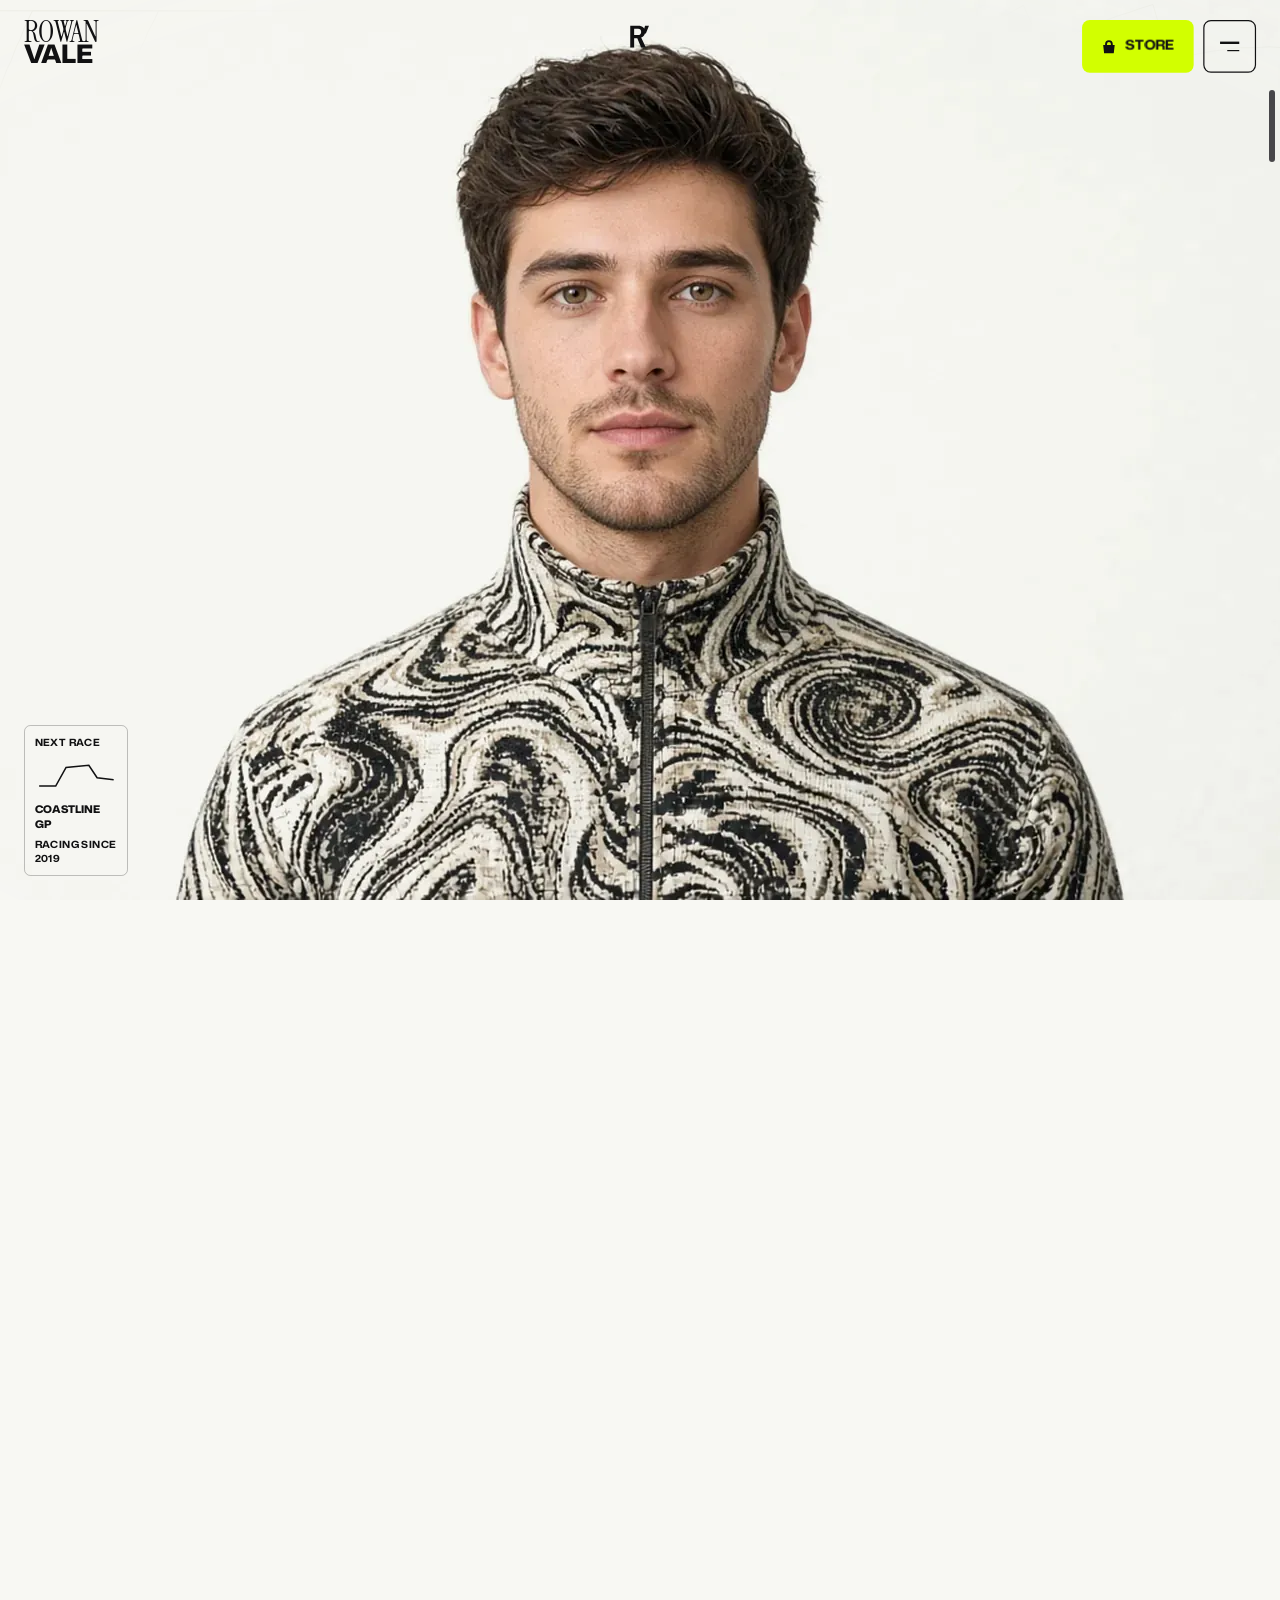
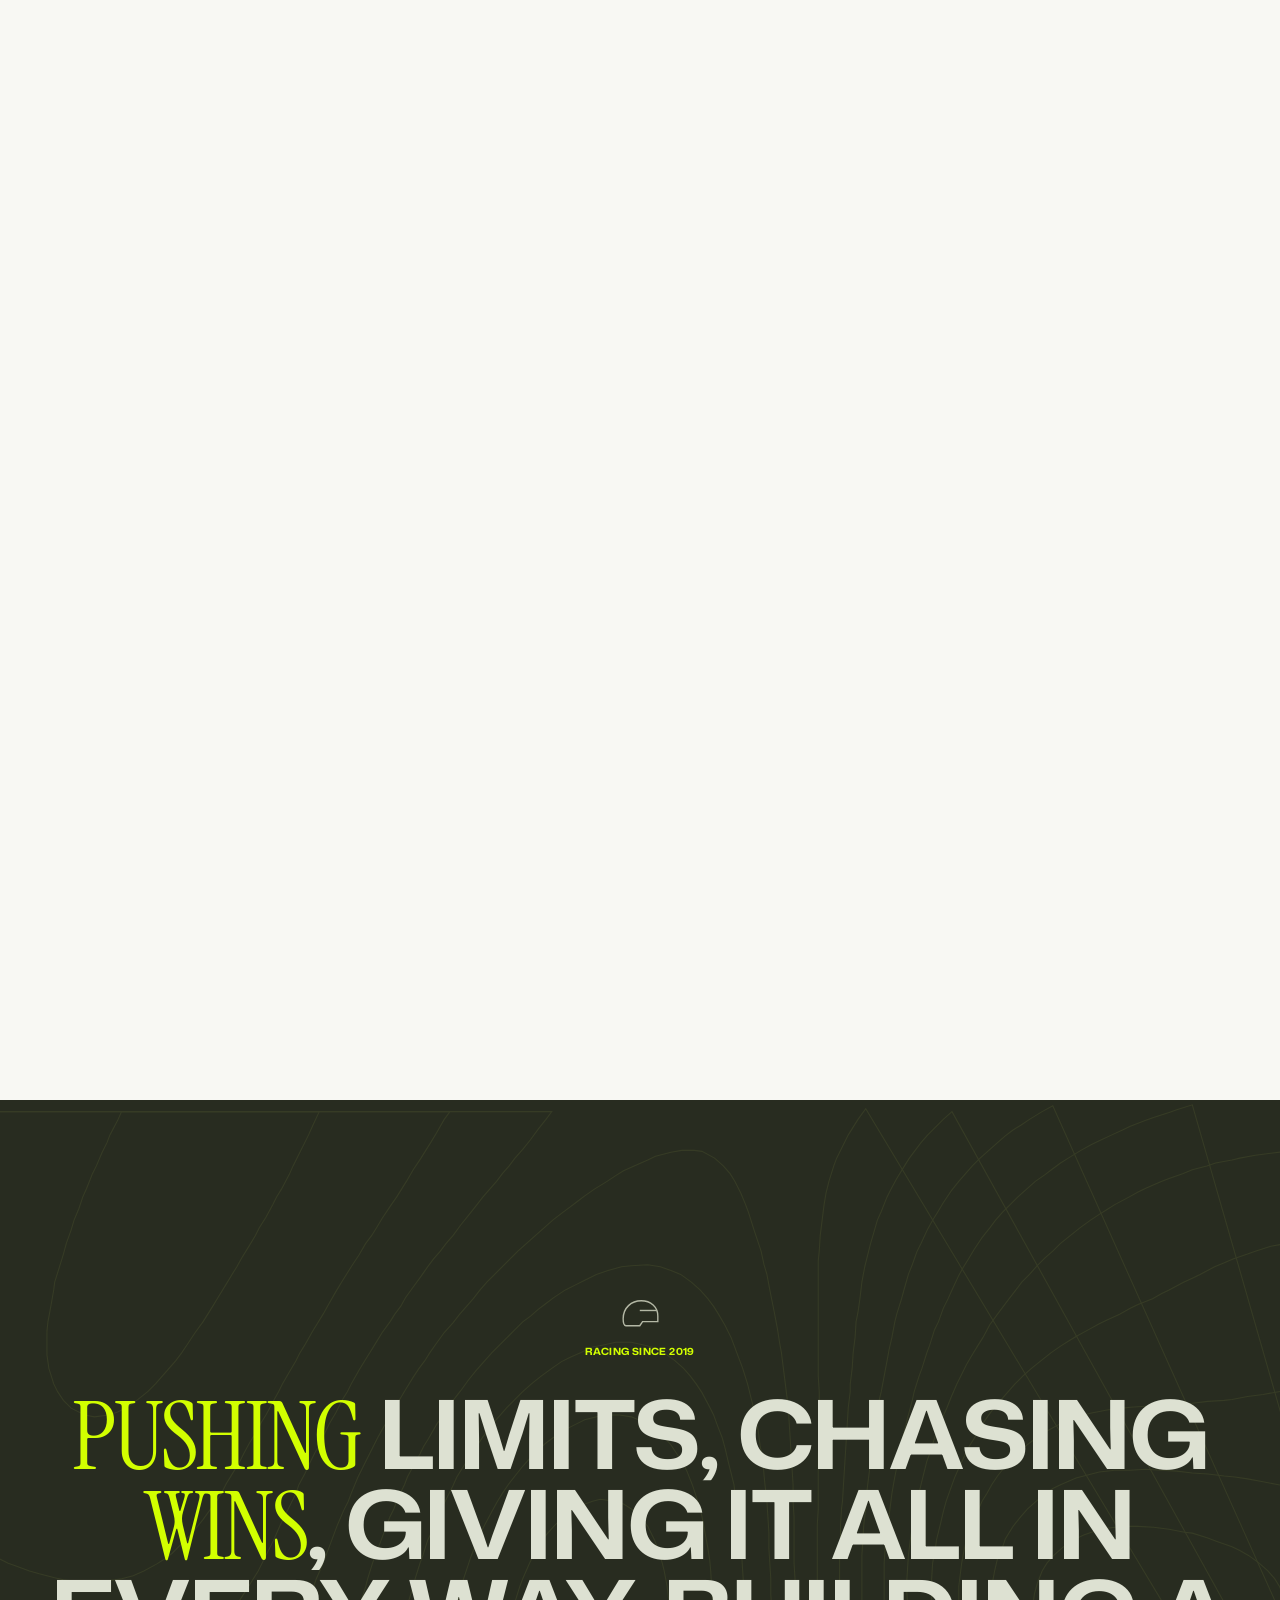
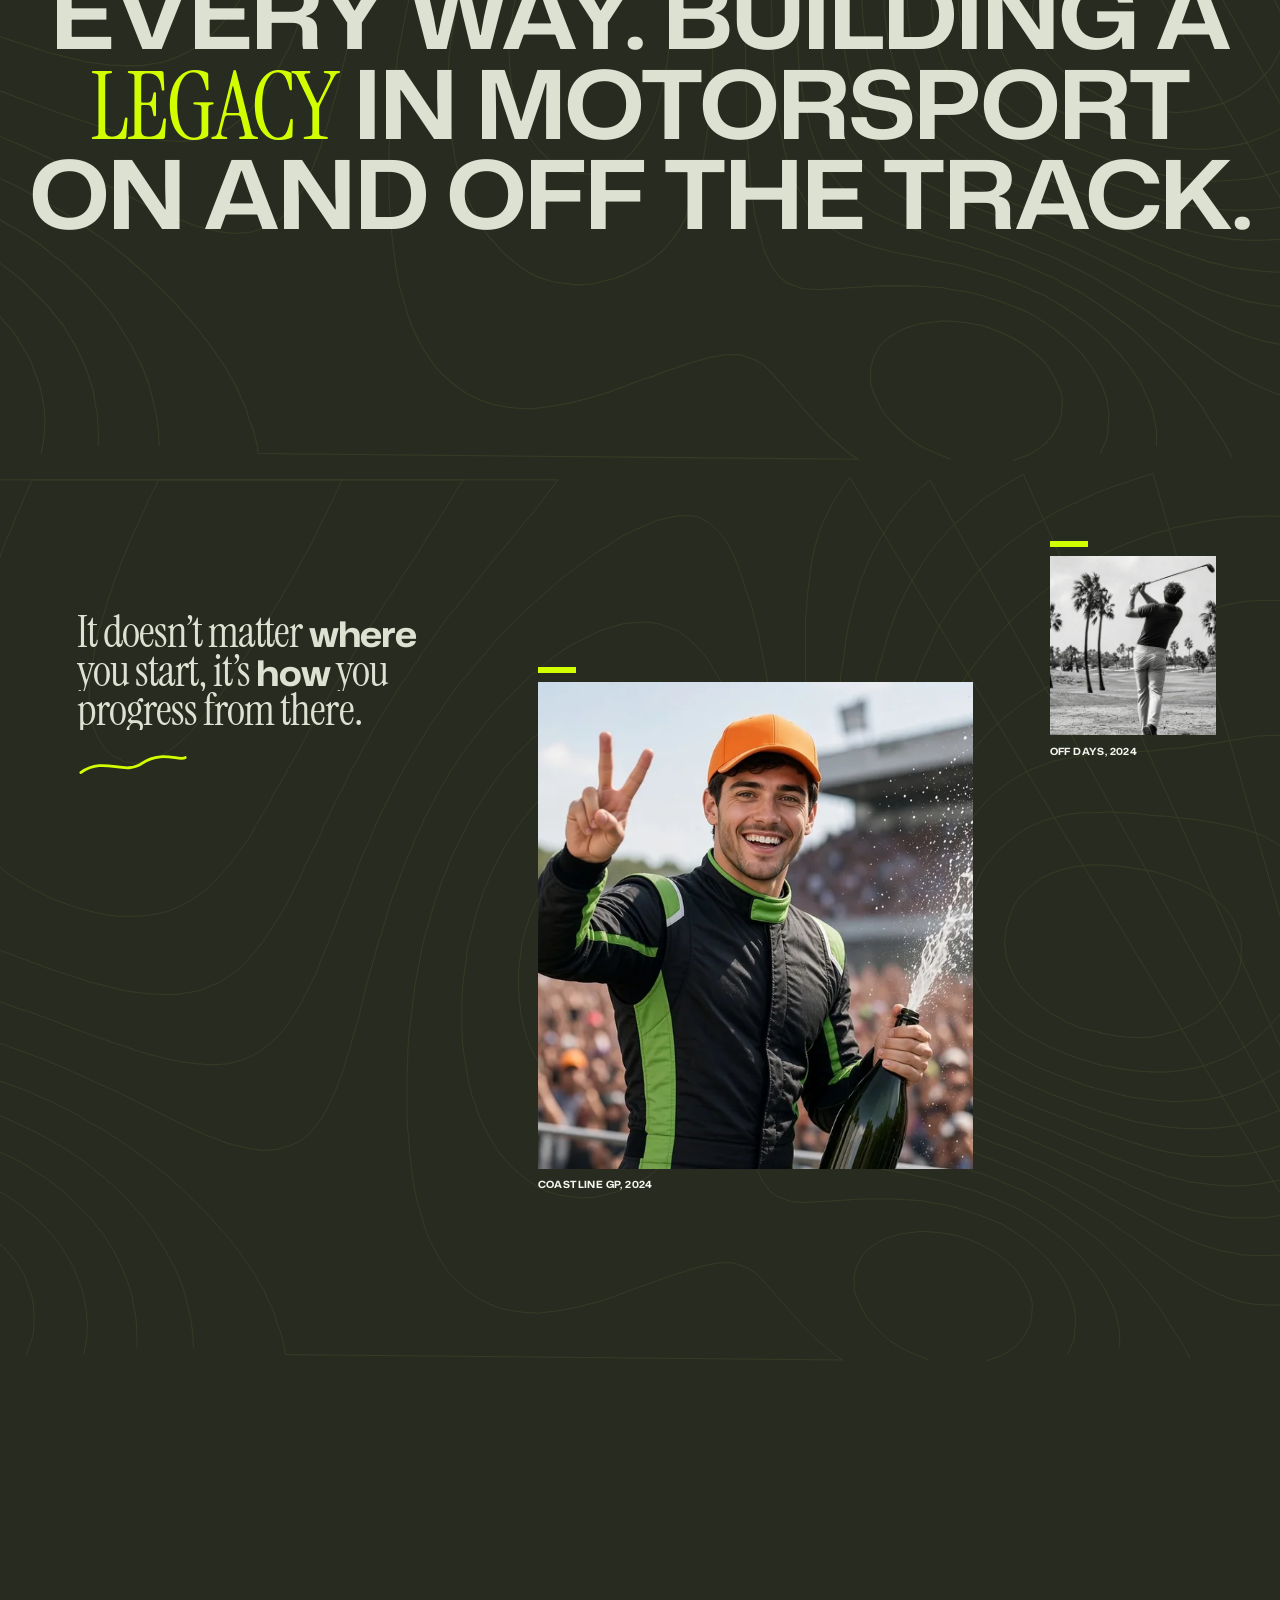
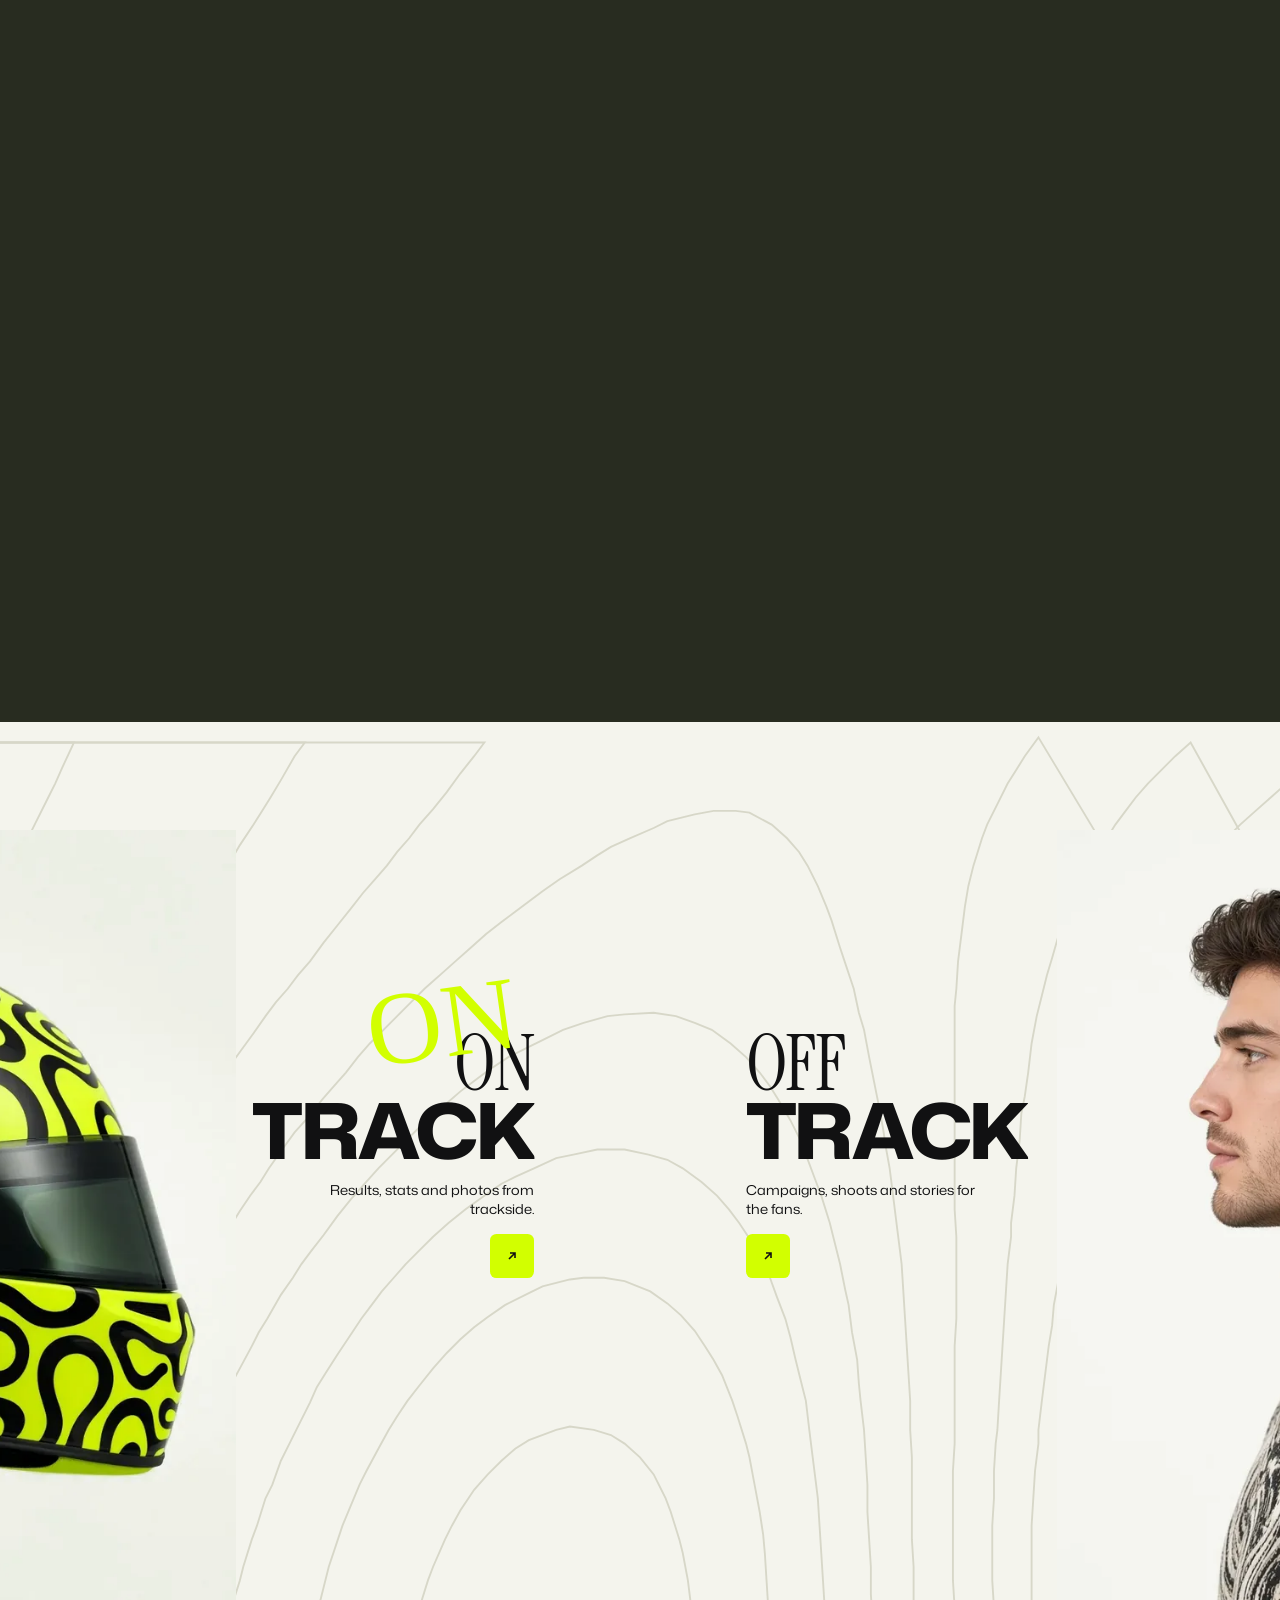
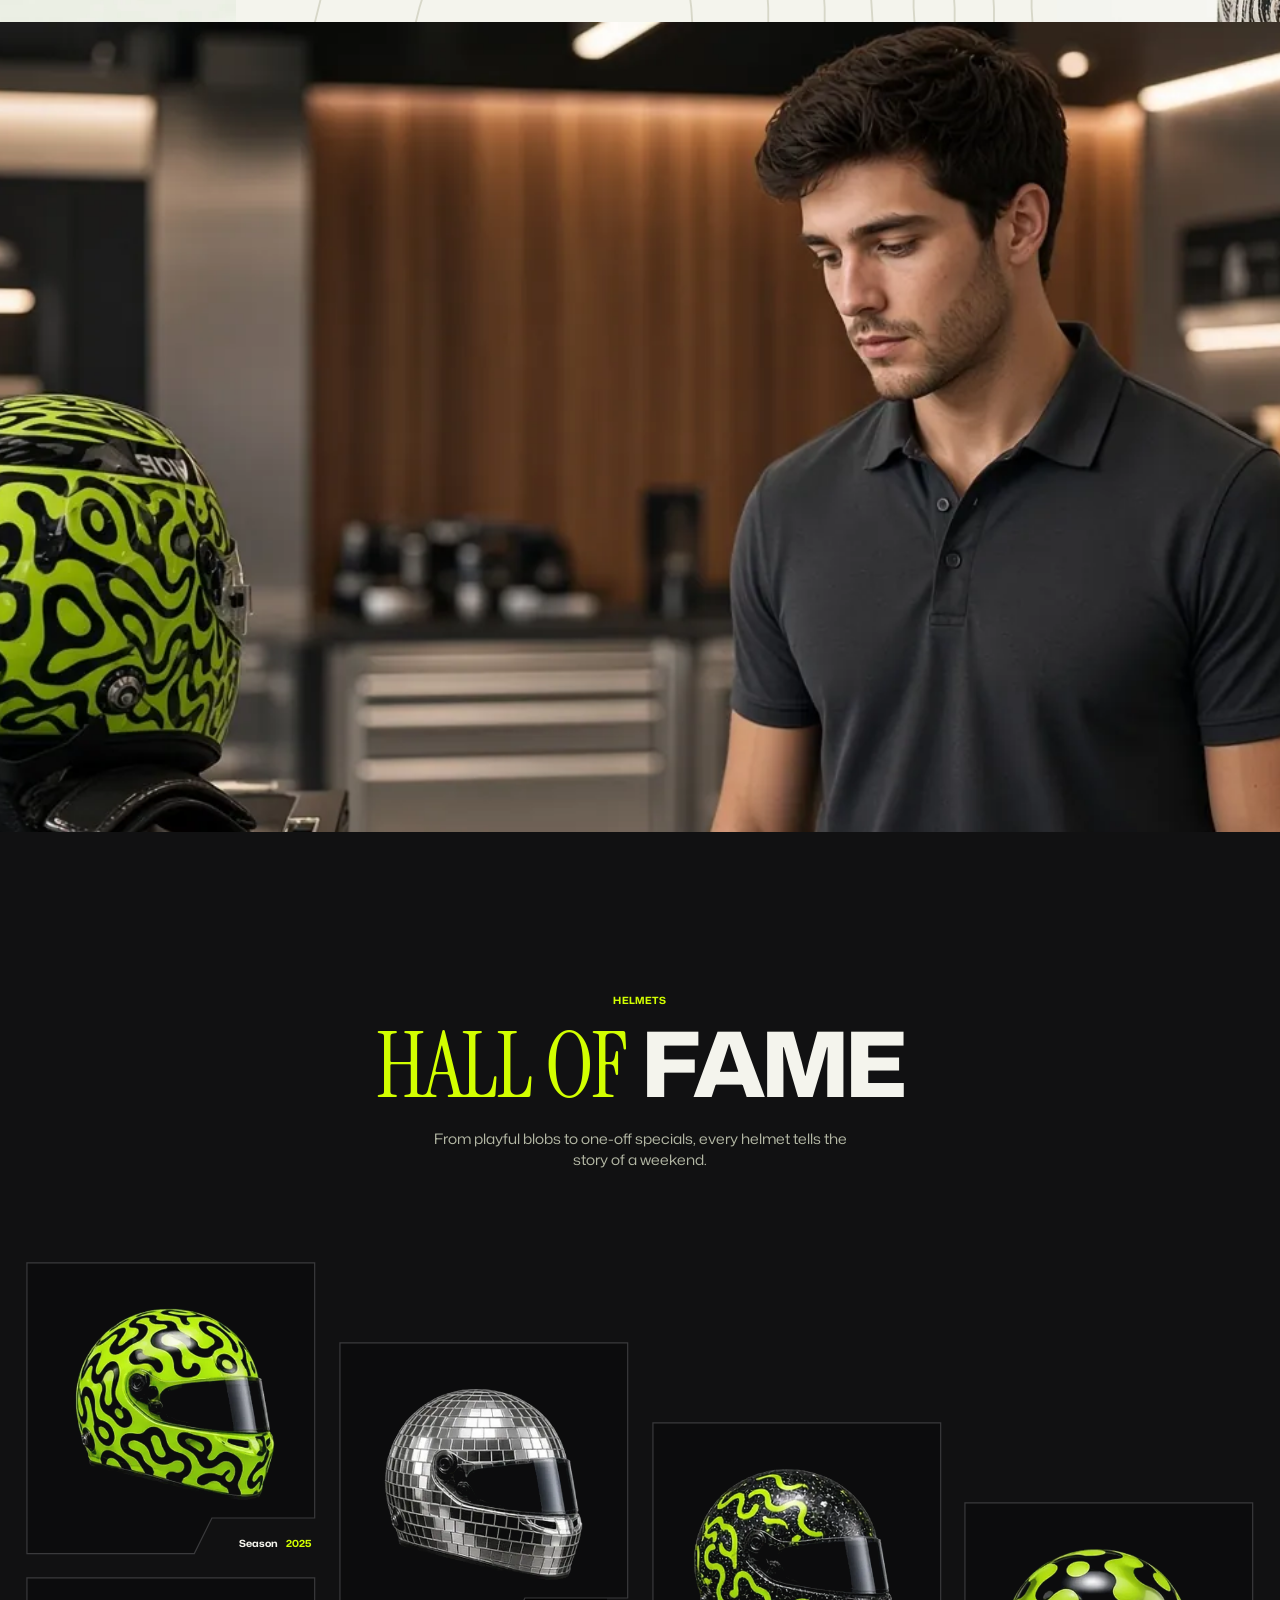
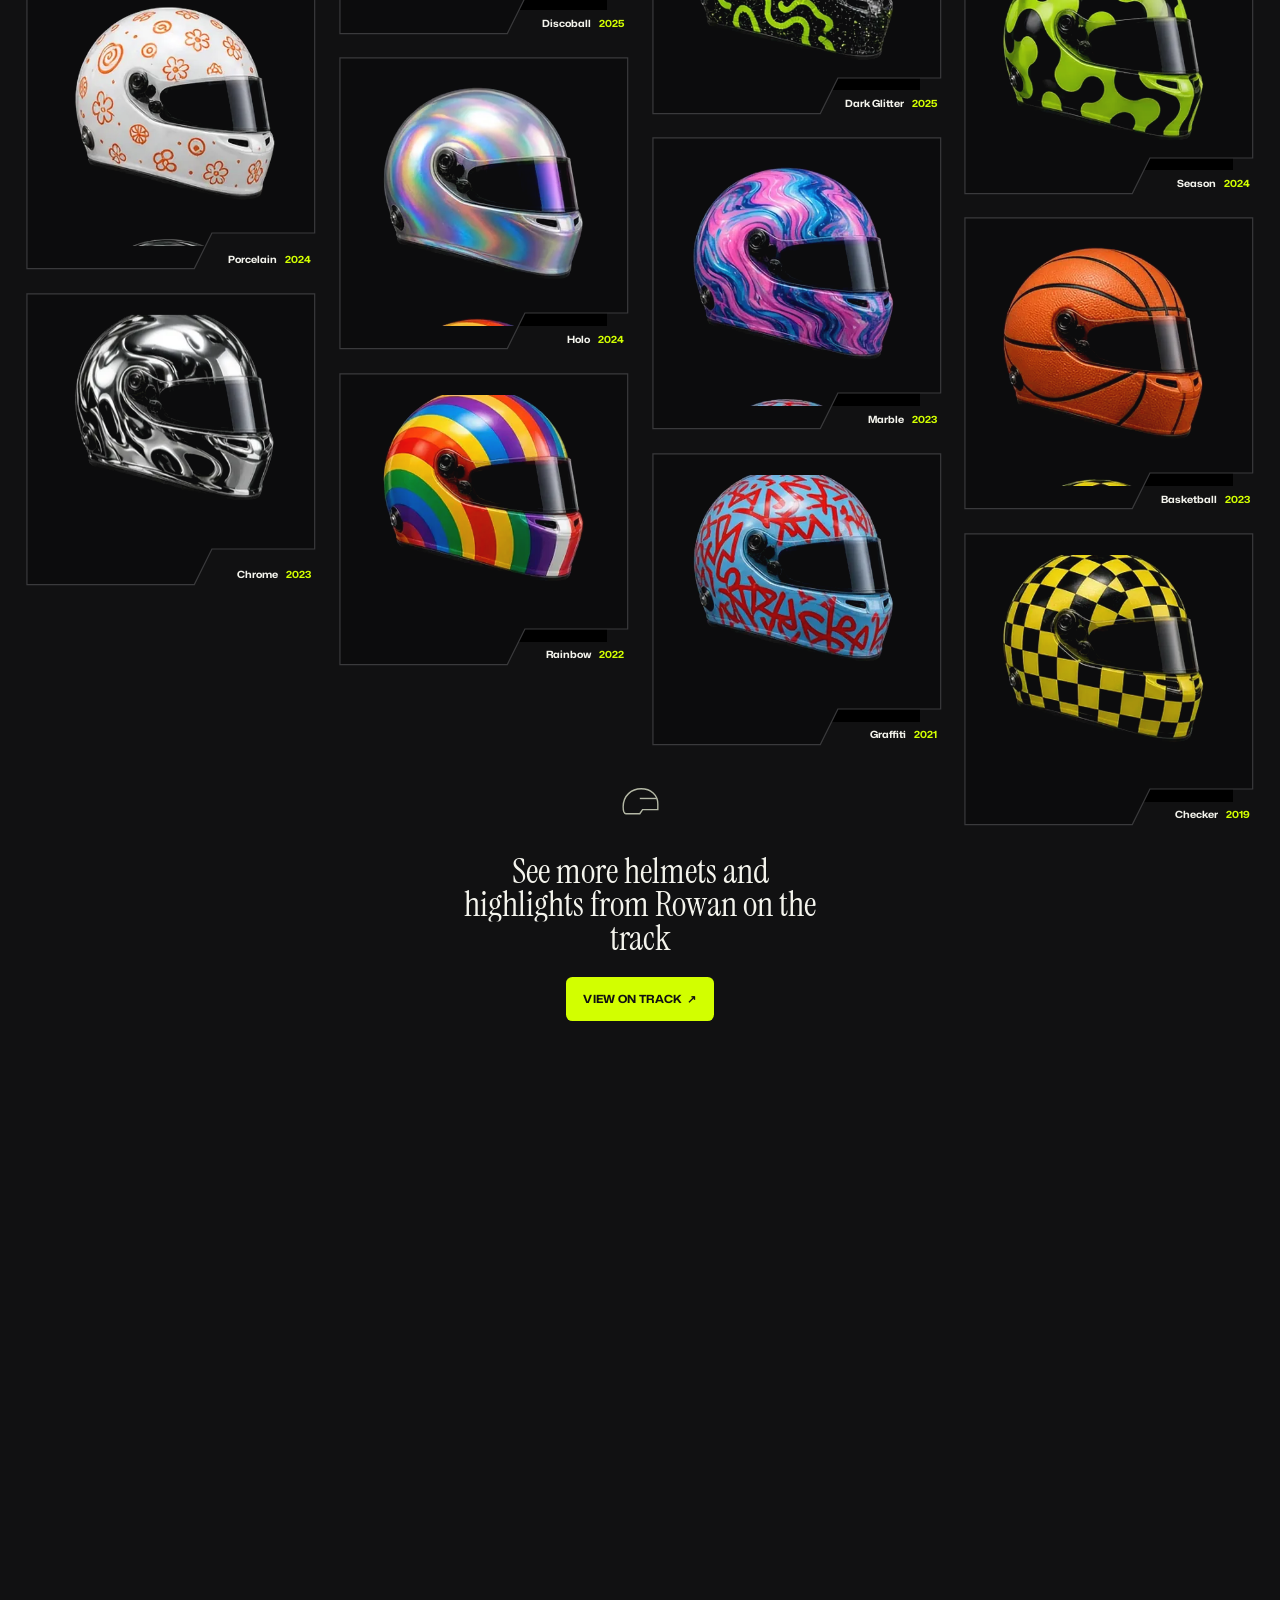
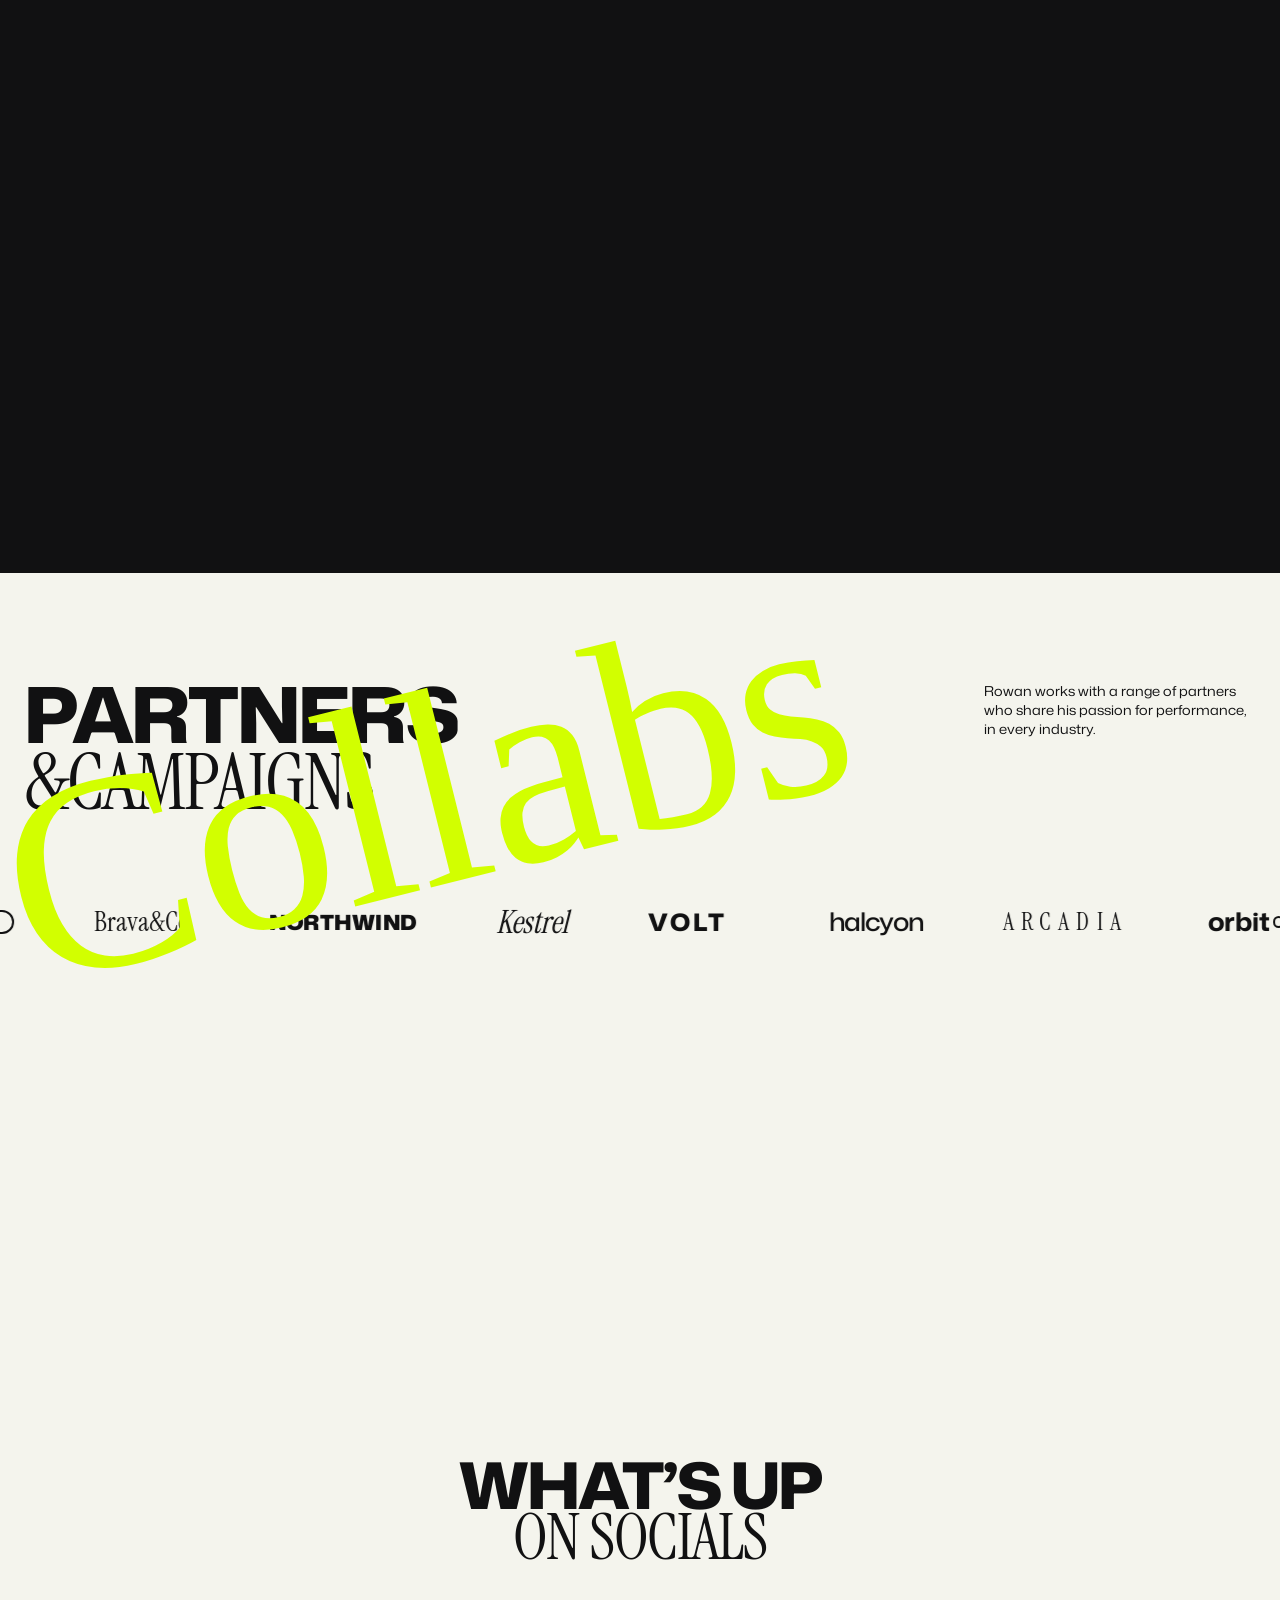
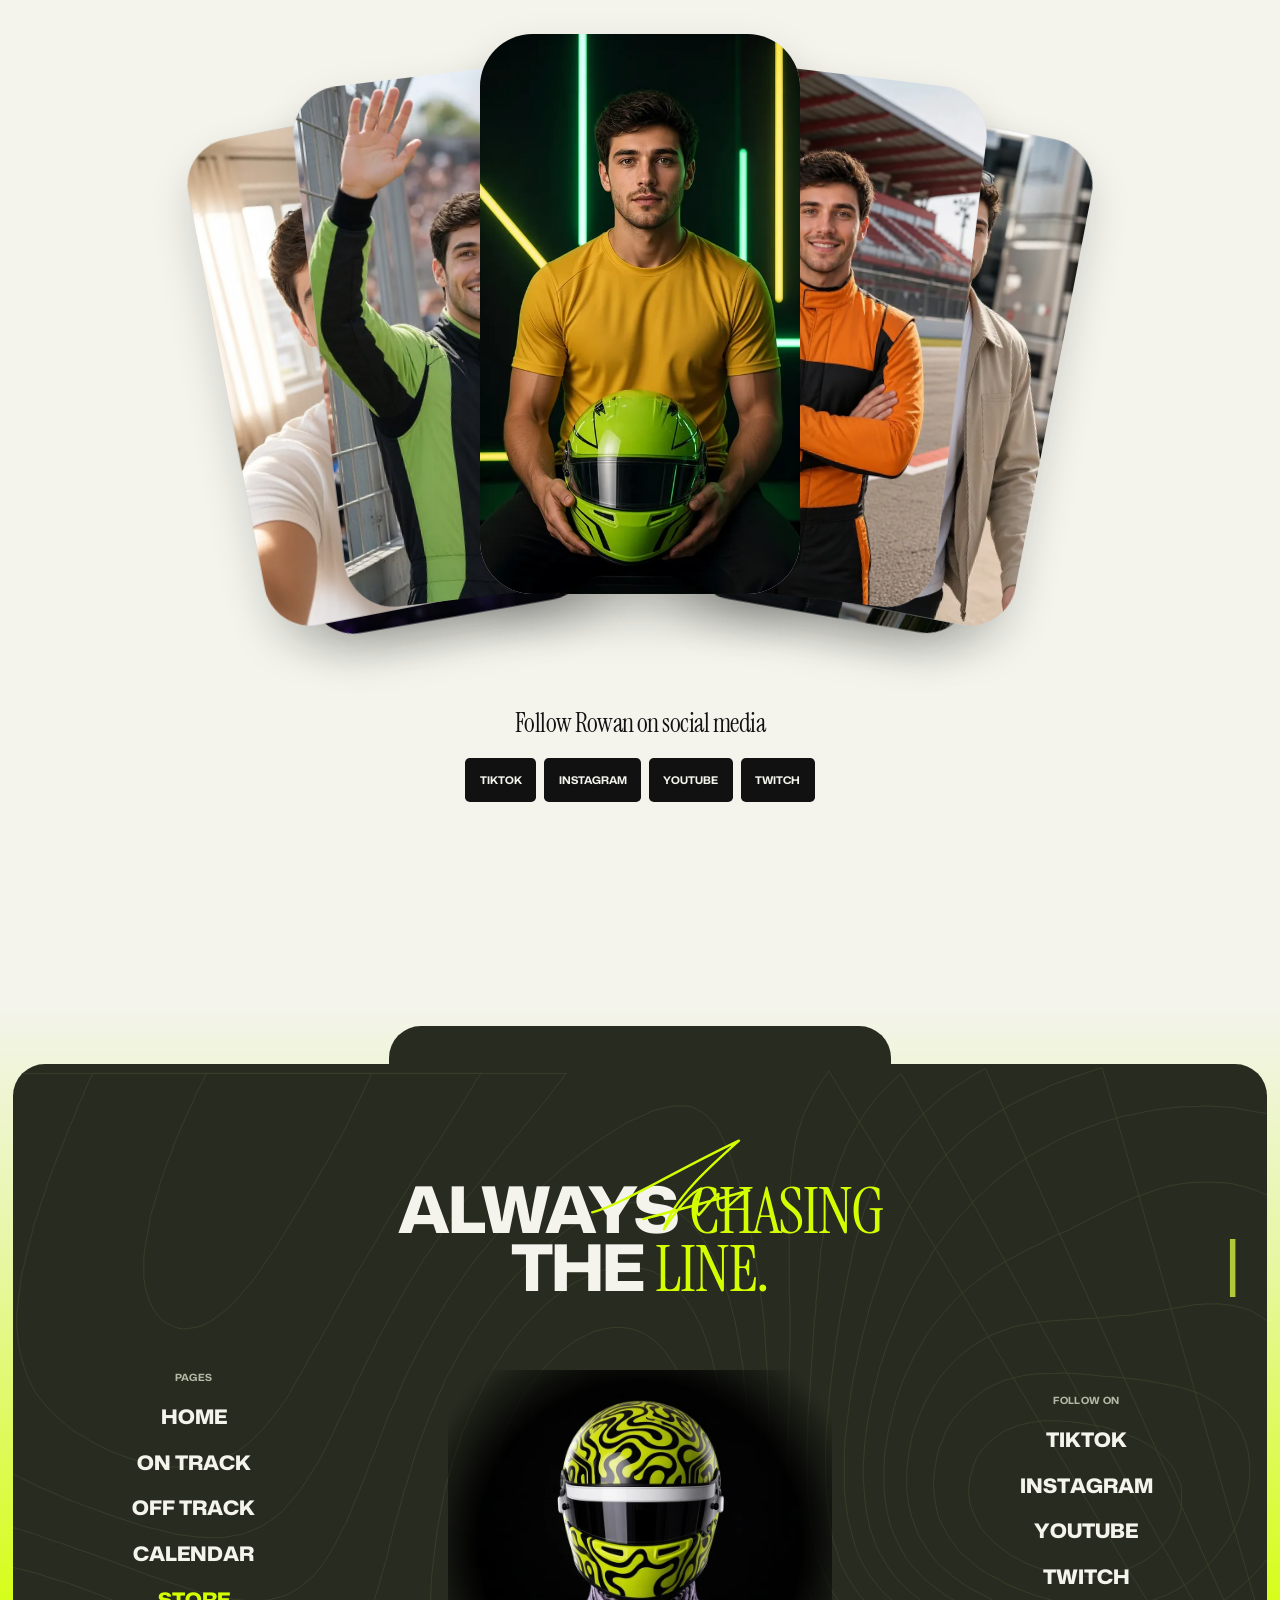
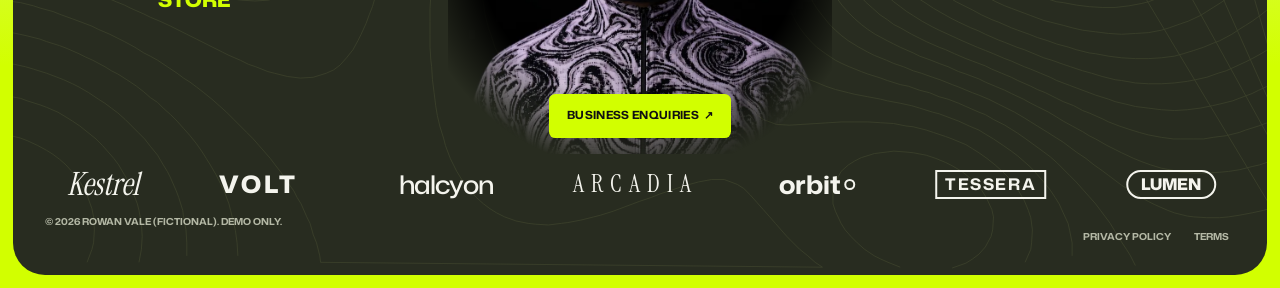
==== commit e8860fe5: "Cache-bust assets (v=1c)" ====
--- a/index.html
+++ b/index.html
@@ -7,10 +7,10 @@
 <meta name="description" content="Rowan Vale, fictional racing driver. A motion design demo: helmets, on track, off track and partners.">
 <meta name="theme-color" content="#f8f8f3">
 <link rel="icon" href="data:image/svg+xml,%3Csvg xmlns=%22http://www.w3.org/2000/svg%22 viewBox=%220 0 40 40%22%3E%3Crect width=%2240%22 height=%2240%22 rx=%228%22 fill=%22%23d2ff00%22/%3E%3Ctext x=%2220%22 y=%2228%22 font-size=%2220%22 text-anchor=%22middle%22 font-family=%22serif%22%3ERV%3C/text%3E%3C/svg%3E">
-<link rel="preload" href="fonts/monasans.woff2?v=1" as="font" type="font/woff2" crossorigin>
-<link rel="preload" href="fonts/instrumentserif.woff2?v=1" as="font" type="font/woff2" crossorigin>
-<link rel="preload" href="assets/img/hero_face.webp?v=1" as="image" fetchpriority="high">
-<link rel="stylesheet" href="style.css?v=1">
+<link rel="preload" href="fonts/monasans.woff2?v=1c" as="font" type="font/woff2" crossorigin>
+<link rel="preload" href="fonts/instrumentserif.woff2?v=1c" as="font" type="font/woff2" crossorigin>
+<link rel="preload" href="assets/img/hero_face.webp?v=1c" as="image" fetchpriority="high">
+<link rel="stylesheet" href="style.css?v=1c">
 </head>
 <body class="is-loading">
 <a class="skip" href="#main">Skip to content</a>
@@ -46,8 +46,8 @@
     </div>
     <div class="hero-target" aria-hidden="true"></div>
     <div class="hero-media"><div class="hero-zoom">
-      <img class="hero-img" src="assets/img/hero_face.webp?v=1" width="1600" height="900" alt="Portrait of Rowan Vale, fictional racing driver, in a swirl-patterned jacket">
-      <img class="hero-img hero-tint" src="assets/img/hero_face_tint.webp?v=1" width="1200" height="675" alt="" aria-hidden="true" loading="lazy">
+      <img class="hero-img" src="assets/img/hero_face.webp?v=1c" width="1600" height="900" alt="Portrait of Rowan Vale, fictional racing driver, in a swirl-patterned jacket">
+      <img class="hero-img hero-tint" src="assets/img/hero_face_tint.webp?v=1c" width="1200" height="675" alt="" aria-hidden="true" loading="lazy">
       <canvas class="hero-canvas" aria-hidden="true"></canvas>
     </div></div>
     <div class="hero-msg" aria-hidden="true"><svg class="mono" viewBox="0 0 40 40"><path d="M8 6h10c6 0 9 3 9 8 0 4-2 6-5 7l6 13h-6l-5-12h-4v12H8zM13 10v8h5c2.5 0 4-1.4 4-4s-1.5-4-4-4z" fill="currentColor"/></svg><span class="msg-t">Message from Rowan</span></div>
@@ -79,15 +79,15 @@
     <div class="topo topo-horiz" aria-hidden="true"></div>
     <div class="horiz-track">
       <div class="h-item h-quote"><p class="h-q" data-split data-high="right,lime">It doesn’t matter <b>where</b> you start, it’s <b>how</b> you progress from there.</p><svg class="h-sig" viewBox="0 0 120 30" aria-hidden="true"><path d="M4 22C30 4 50 26 70 12S110 10 116 6" fill="none" stroke="currentColor" stroke-width="3" stroke-linecap="round"/></svg></div>
-      <figure class="h-item s-l t-1"><span class="cap-bar"></span><div class="h-img" data-img-hl><img src="assets/img/g_podium.webp?v=1" width="900" height="675" loading="lazy" alt="Rowan Vale celebrating on the podium with a peace sign"></div><figcaption>Coastline GP, 2024</figcaption></figure>
-      <figure class="h-item s-s t-2"><span class="cap-bar"></span><div class="h-img" data-img-hl><img src="assets/img/g_golf.webp?v=1" width="500" height="500" loading="lazy" alt="Black and white photo of a golf swing between palm trees"></div><figcaption>Off days, 2024</figcaption></figure>
-      <figure class="h-item s-m t-3"><span class="cap-bar"></span><div class="h-img" data-img-hl><img src="assets/img/g_helmetfront.webp?v=1" width="500" height="500" loading="lazy" alt="Lime race helmet with black squiggles under pit lane lights"></div><figcaption>Night race, 2023</figcaption></figure>
-      <figure class="h-item s-s t-4"><span class="cap-bar"></span><div class="h-img" data-img-hl><img src="assets/img/g_press.webp?v=1" width="500" height="500" loading="lazy" alt="Rowan Vale smiling at a press conference"></div><figcaption>Media day, 2025</figcaption></figure>
-      <figure class="h-item s-l t-5"><span class="cap-bar"></span><div class="h-img" data-img-hl><img src="assets/img/g_cockpit.webp?v=1" width="800" height="800" loading="lazy" alt="Rowan Vale seated in the cockpit in the garage"></div><figcaption>Harbour Circuit, 2024</figcaption></figure>
+      <figure class="h-item s-l t-1"><span class="cap-bar"></span><div class="h-img" data-img-hl><img src="assets/img/g_podium.webp?v=1c" width="900" height="675" loading="lazy" alt="Rowan Vale celebrating on the podium with a peace sign"></div><figcaption>Coastline GP, 2024</figcaption></figure>
+      <figure class="h-item s-s t-2"><span class="cap-bar"></span><div class="h-img" data-img-hl><img src="assets/img/g_golf.webp?v=1c" width="500" height="500" loading="lazy" alt="Black and white photo of a golf swing between palm trees"></div><figcaption>Off days, 2024</figcaption></figure>
+      <figure class="h-item s-m t-3"><span class="cap-bar"></span><div class="h-img" data-img-hl><img src="assets/img/g_helmetfront.webp?v=1c" width="500" height="500" loading="lazy" alt="Lime race helmet with black squiggles under pit lane lights"></div><figcaption>Night race, 2023</figcaption></figure>
+      <figure class="h-item s-s t-4"><span class="cap-bar"></span><div class="h-img" data-img-hl><img src="assets/img/g_press.webp?v=1c" width="500" height="500" loading="lazy" alt="Rowan Vale smiling at a press conference"></div><figcaption>Media day, 2025</figcaption></figure>
+      <figure class="h-item s-l t-5"><span class="cap-bar"></span><div class="h-img" data-img-hl><img src="assets/img/g_cockpit.webp?v=1c" width="800" height="800" loading="lazy" alt="Rowan Vale seated in the cockpit in the garage"></div><figcaption>Harbour Circuit, 2024</figcaption></figure>
       <div class="h-item h-text"><p data-split data-high="right,dark-green-tint-1">Since I was seven and sat in a kart for the first time, I’ve worked every day to make that dream real.</p></div>
-      <figure class="h-item s-s t-6"><span class="cap-bar"></span><div class="h-img" data-img-hl><img src="assets/img/g_gala.webp?v=1" width="500" height="667" loading="lazy" alt="Black and white photo of Rowan Vale laughing at a gala"></div><figcaption>Performance Gala, 2024</figcaption></figure>
-      <figure class="h-item s-m t-7"><span class="cap-bar"></span><div class="h-img" data-img-hl><img src="assets/img/g_fans.webp?v=1" width="600" height="800" loading="lazy" alt="Rowan Vale waving to fans at the fence"></div><figcaption>Home race, 2025</figcaption></figure>
-      <figure class="h-item s-s t-8"><span class="cap-bar"></span><div class="h-img" data-img-hl><img src="assets/img/g_paddock.webp?v=1" width="600" height="800" loading="lazy" alt="Rowan Vale walking through the paddock with a backpack"></div><figcaption>Paddock, 2024</figcaption></figure>
+      <figure class="h-item s-s t-6"><span class="cap-bar"></span><div class="h-img" data-img-hl><img src="assets/img/g_gala.webp?v=1c" width="500" height="667" loading="lazy" alt="Black and white photo of Rowan Vale laughing at a gala"></div><figcaption>Performance Gala, 2024</figcaption></figure>
+      <figure class="h-item s-m t-7"><span class="cap-bar"></span><div class="h-img" data-img-hl><img src="assets/img/g_fans.webp?v=1c" width="600" height="800" loading="lazy" alt="Rowan Vale waving to fans at the fence"></div><figcaption>Home race, 2025</figcaption></figure>
+      <figure class="h-item s-s t-8"><span class="cap-bar"></span><div class="h-img" data-img-hl><img src="assets/img/g_paddock.webp?v=1c" width="600" height="800" loading="lazy" alt="Rowan Vale walking through the paddock with a backpack"></div><figcaption>Paddock, 2024</figcaption></figure>
       <div class="h-item h-end"></div>
     </div>
   </div>
@@ -97,8 +97,8 @@
 <section class="otot" data-nav="light" id="off-track">
   <div class="topo topo-light" aria-hidden="true"></div>
   <div class="otot-top">
-    <img class="otot-img otot-l" src="assets/img/on_helmet.webp?v=1" width="700" height="933" loading="lazy" alt="Lime helmet with black squiggles in side profile">
-    <img class="otot-img otot-r" src="assets/img/off_face.webp?v=1" width="700" height="933" loading="lazy" alt="Rowan Vale in side profile">
+    <img class="otot-img otot-l" src="assets/img/on_helmet.webp?v=1c" width="700" height="933" loading="lazy" alt="Lime helmet with black squiggles in side profile">
+    <img class="otot-img otot-r" src="assets/img/off_face.webp?v=1c" width="700" height="933" loading="lazy" alt="Rowan Vale in side profile">
     <div class="otot-col otot-c1">
       <svg class="script s-on" viewBox="0 0 160 110" aria-hidden="true" focusable="false"><text x="4" y="92">ON</text></svg>
       <h2 class="otot-h" data-high="left,dark-green-tint-1"><span class="serif">On</span><br>Track</h2>
@@ -111,7 +111,7 @@
       <a class="btn-round" href="#collabs" aria-label="Go to off track"><svg viewBox="0 0 16 16"><path d="M5 11 11 5M6 5h5v5" fill="none" stroke="currentColor" stroke-width="1.6"/></svg></a>
     </div>
   </div>
-  <div class="otot-bottom" data-otot-bottom><img src="assets/img/garage.webp?v=1" width="1600" height="900" loading="lazy" alt="Team garage with a lime helmet on a stand and Rowan Vale looking down"></div>
+  <div class="otot-bottom" data-otot-bottom><img src="assets/img/garage.webp?v=1c" width="1600" height="900" loading="lazy" alt="Team garage with a lime helmet on a stand and Rowan Vale looking down"></div>
 </section>
 
 <!-- 6 HELMETS -->
@@ -139,8 +139,8 @@
         <p class="store-p">A collection for the fans who never stopped believing. Wear it, frame it, keep it forever.</p>
         <a class="btn-dark" href="#store" data-hover><span class="t" data-text="VISIT THE STORE  ↗">VISIT THE STORE&nbsp;&nbsp;↗</span></a>
       </div>
-      <div class="store-img s1" data-img-hl><img src="assets/img/champ_hoodie.webp?v=1" width="1200" height="900" loading="lazy" alt="Back of a black hoodie with a Champion collegiate print in a sunny courtyard"></div>
-      <div class="store-img s2" data-img-hl><img src="assets/img/champ_gold.webp?v=1" width="600" height="800" loading="lazy" alt="Brushed gold collector box engraved with Champion"></div>
+      <div class="store-img s1" data-img-hl><img src="assets/img/champ_hoodie.webp?v=1c" width="1200" height="900" loading="lazy" alt="Back of a black hoodie with a Champion collegiate print in a sunny courtyard"></div>
+      <div class="store-img s2" data-img-hl><img src="assets/img/champ_gold.webp?v=1c" width="600" height="800" loading="lazy" alt="Brushed gold collector box engraved with Champion"></div>
     </div>
   </div>
 </section>
@@ -161,13 +161,13 @@
 <section class="socials" data-nav="light">
   <h2 class="soc-title" data-oval><span class="mona">What’s up</span><br><span class="serif">On socials</span></h2>
   <div class="fan" data-fan>
-    <div class="fan-c"><img src="assets/img/s_disco.webp?v=1" width="520" height="924" loading="lazy" alt="Disco ball in blue light"></div>
-    <div class="fan-c"><img src="assets/img/s_selfie.webp?v=1" width="520" height="924" loading="lazy" alt="Selfie of Rowan Vale in a white t-shirt"></div>
-    <div class="fan-c"><img src="assets/img/g_fans.webp?v=1" width="600" height="800" loading="lazy" alt="Rowan Vale waving to fans"></div>
-    <div class="fan-c"><img src="assets/img/s_neon.webp?v=1" width="520" height="924" loading="lazy" alt="Rowan Vale holding a lime helmet under neon lights"></div>
-    <div class="fan-c"><img src="assets/img/s_pitlane.webp?v=1" width="520" height="924" loading="lazy" alt="Rowan Vale in an orange race suit on pit lane"></div>
-    <div class="fan-c"><img src="assets/img/g_paddock.webp?v=1" width="600" height="800" loading="lazy" alt="Rowan Vale in the paddock"></div>
-    <div class="fan-c"><img src="assets/img/g_podium.webp?v=1" width="900" height="675" loading="lazy" alt="Rowan Vale on the podium"></div>
+    <div class="fan-c"><img src="assets/img/s_disco.webp?v=1c" width="520" height="924" loading="lazy" alt="Disco ball in blue light"></div>
+    <div class="fan-c"><img src="assets/img/s_selfie.webp?v=1c" width="520" height="924" loading="lazy" alt="Selfie of Rowan Vale in a white t-shirt"></div>
+    <div class="fan-c"><img src="assets/img/g_fans.webp?v=1c" width="600" height="800" loading="lazy" alt="Rowan Vale waving to fans"></div>
+    <div class="fan-c"><img src="assets/img/s_neon.webp?v=1c" width="520" height="924" loading="lazy" alt="Rowan Vale holding a lime helmet under neon lights"></div>
+    <div class="fan-c"><img src="assets/img/s_pitlane.webp?v=1c" width="520" height="924" loading="lazy" alt="Rowan Vale in an orange race suit on pit lane"></div>
+    <div class="fan-c"><img src="assets/img/g_paddock.webp?v=1c" width="600" height="800" loading="lazy" alt="Rowan Vale in the paddock"></div>
+    <div class="fan-c"><img src="assets/img/g_podium.webp?v=1c" width="900" height="675" loading="lazy" alt="Rowan Vale on the podium"></div>
   </div>
   <p class="soc-follow serif">Follow Rowan on social media</p>
   <ul class="soc-links"><li><a href="#top">TikTok</a></li><li><a href="#top">Instagram</a></li><li><a href="#top">YouTube</a></li><li><a href="#top">Twitch</a></li></ul>
@@ -180,7 +180,7 @@
     <div class="topo topo-foot" aria-hidden="true"></div>
     <svg class="signature sig-foot" viewBox="0 0 600 340" aria-hidden="true"><path d="M40 250 C120 230 300 120 470 40 C380 120 280 210 250 300 C290 240 330 190 360 180 C350 220 340 250 352 258 C372 238 392 206 410 196 C404 226 408 246 424 244 C452 226 470 196 500 186 L190 270 C330 230 470 200 560 170"/></svg>
     <h2 class="foot-h"><span class="l1" data-high="right,lime"><span class="mona">Always</span> <span class="serif c-lime">chasing</span></span><span class="l2" data-high="right,lime-off,150"><span class="mona">the</span> <span class="serif c-lime">line.</span></span></h2>
-    <img class="foot-helmet" src="assets/img/footer_helmet.webp?v=1" width="900" height="900" loading="lazy" alt="Rowan Vale wearing his lime helmet">
+    <img class="foot-helmet" src="assets/img/footer_helmet.webp?v=1c" width="900" height="900" loading="lazy" alt="Rowan Vale wearing his lime helmet">
     <div class="foot-col fc-l"><span class="eyebrow">Pages</span><a href="#top" data-hover><span class="t" data-text="HOME">HOME</span></a><a href="#on-track" data-hover><span class="t" data-text="ON TRACK">ON TRACK</span></a><a href="#off-track" data-hover><span class="t" data-text="OFF TRACK">OFF TRACK</span></a><a href="#helmets" data-hover><span class="t" data-text="CALENDAR">CALENDAR</span></a><a class="c-lime" href="#store" data-hover><span class="t" data-text="STORE">STORE</span></a></div>
     <div class="foot-col fc-r"><span class="eyebrow">Follow on</span><a href="#top" data-hover><span class="t" data-text="TIKTOK">TIKTOK</span></a><a href="#top" data-hover><span class="t" data-text="INSTAGRAM">INSTAGRAM</span></a><a href="#top" data-hover><span class="t" data-text="YOUTUBE">YOUTUBE</span></a><a href="#top" data-hover><span class="t" data-text="TWITCH">TWITCH</span></a></div>
     <a class="btn-lime foot-btn" href="#top" data-hover><span class="t" data-text="BUSINESS ENQUIRIES  ↗">BUSINESS ENQUIRIES&nbsp;&nbsp;↗</span></a>
@@ -190,10 +190,10 @@
 </footer>
 </main>
 
-<script src="vendor/gsap.min.js?v=1"></script>
-<script src="vendor/ScrollTrigger.min.js?v=1"></script>
-<script src="vendor/SplitText.min.js?v=1"></script>
-<script src="vendor/lenis.min.js?v=1"></script>
-<script src="main.js?v=1"></script>
+<script src="vendor/gsap.min.js?v=1c"></script>
+<script src="vendor/ScrollTrigger.min.js?v=1c"></script>
+<script src="vendor/SplitText.min.js?v=1c"></script>
+<script src="vendor/lenis.min.js?v=1c"></script>
+<script src="main.js?v=1c"></script>
 </body>
 </html>
--- a/style.css
+++ b/style.css
@@ -1,6 +1,6 @@
-@font-face{font-family:"Mona Sans";src:url(fonts/monasans.woff2?v=1) format("woff2");font-weight:200 900;font-stretch:75% 125%;font-display:swap}
-@font-face{font-family:"Instrument Serif";src:url(fonts/instrumentserif.woff2?v=1) format("woff2");font-weight:400;font-display:swap}
-@font-face{font-family:"Caveat Brush";src:url(fonts/caveatbrush.woff2?v=1) format("woff2");font-weight:400;font-display:swap}
+@font-face{font-family:"Mona Sans";src:url(fonts/monasans.woff2?v=1c) format("woff2");font-weight:200 900;font-stretch:75% 125%;font-display:swap}
+@font-face{font-family:"Instrument Serif";src:url(fonts/instrumentserif.woff2?v=1c) format("woff2");font-weight:400;font-display:swap}
+@font-face{font-family:"Caveat Brush";src:url(fonts/caveatbrush.woff2?v=1c) format("woff2");font-weight:400;font-display:swap}
 :root{
   --lime:#d2ff00;--lime-off:#b2c73a;--dg:#282c20;--dg1:#3b3c38;--dg2:#535450;--white:#f4f4ed;--black:#111112;--cream:#efefe5;
   --ow1:#dde1d2;--ow2:#b4b8a5;--grey1:#ebeee0;--grey2:#c8cbbd;--hero:#f8f8f3;--topo:#cbcbb9;
@@ -24,7 +24,7 @@
 .mona{font-family:var(--mona)}
 .c-lime{color:var(--lime)}
 .eyebrow{font-size:.62rem;font-weight:700;text-transform:uppercase;letter-spacing:.04em;margin:0}
-.topo{position:absolute;inset:0;pointer-events:none;-webkit-mask:url(assets/topo.svg?v=1) center/cover no-repeat;mask:url(assets/topo.svg?v=1) center/cover no-repeat}
+.topo{position:absolute;inset:0;pointer-events:none;-webkit-mask:url(assets/topo.svg?v=1c) center/cover no-repeat;mask:url(assets/topo.svg?v=1c) center/cover no-repeat}
 .topo-hero{background:var(--topo);opacity:.8}
 .topo-dark{background:#363b25}
 .topo-light{background:var(--topo);opacity:.7}
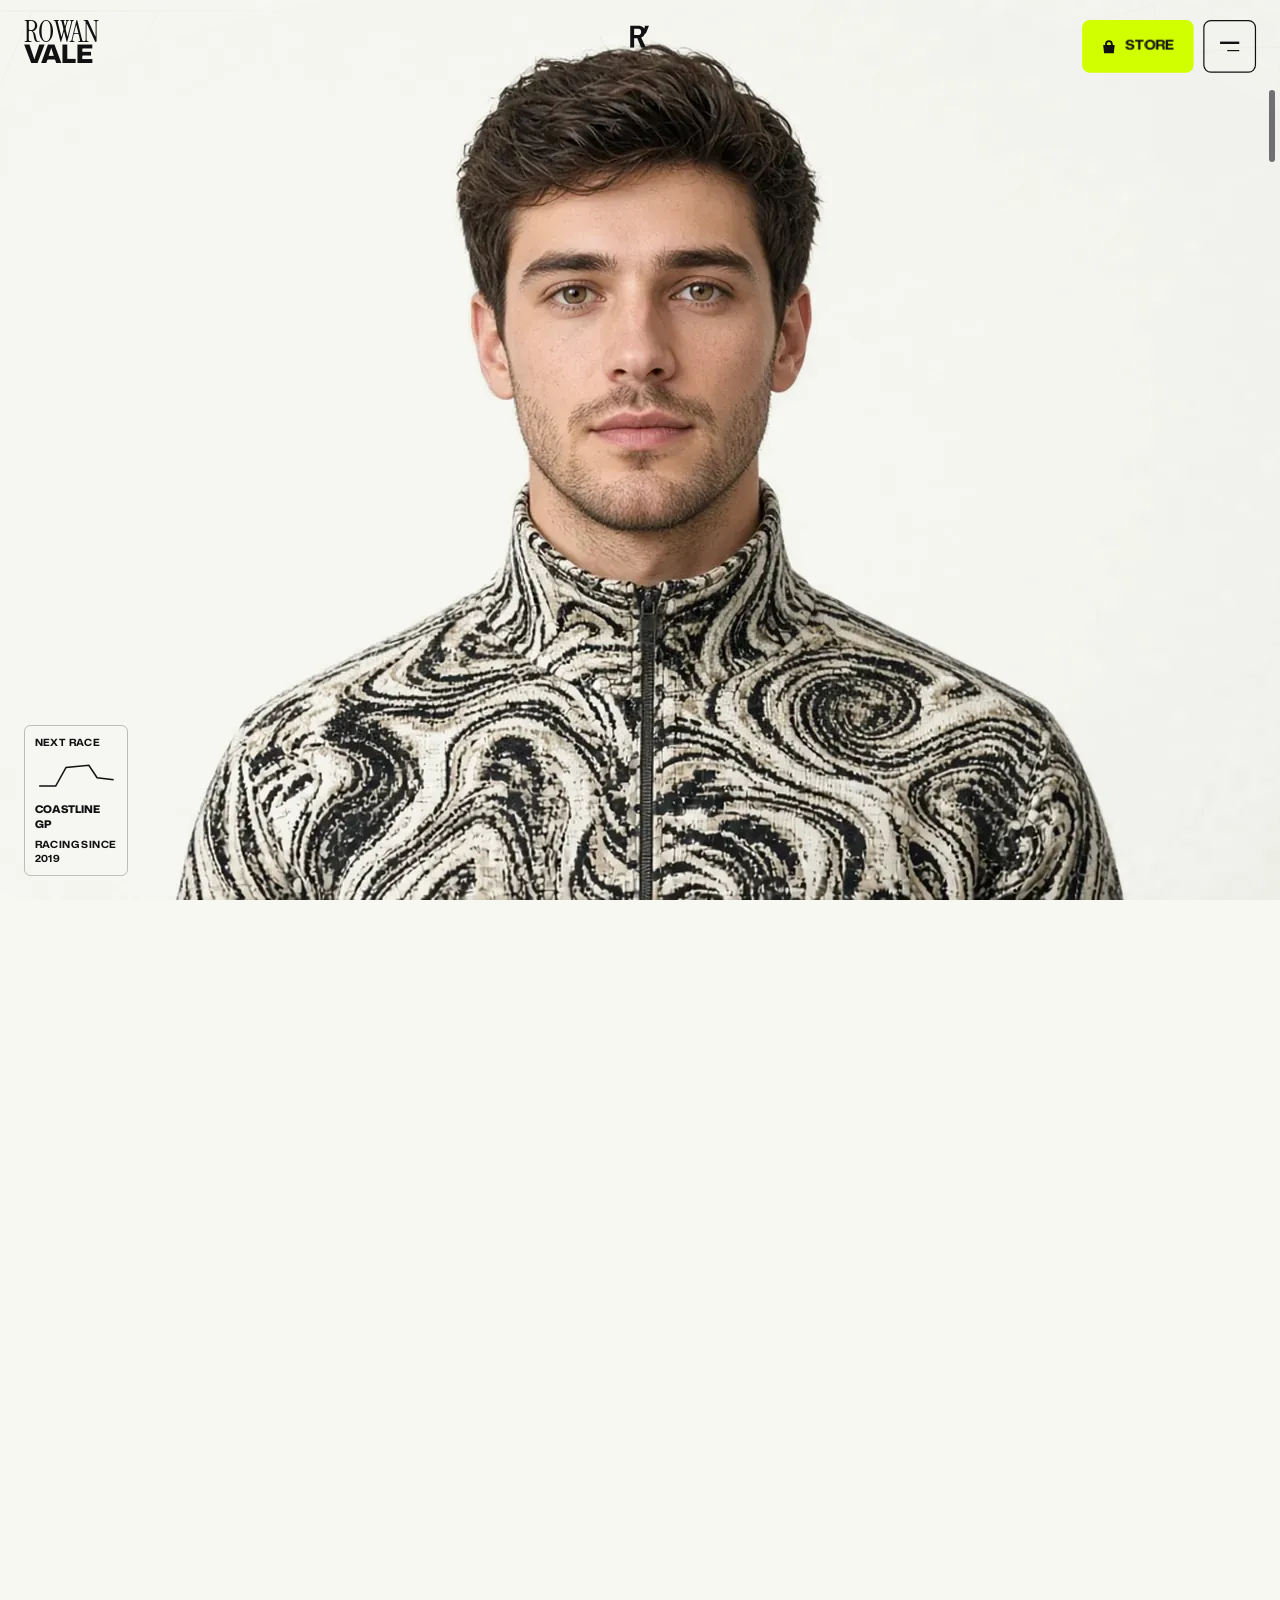
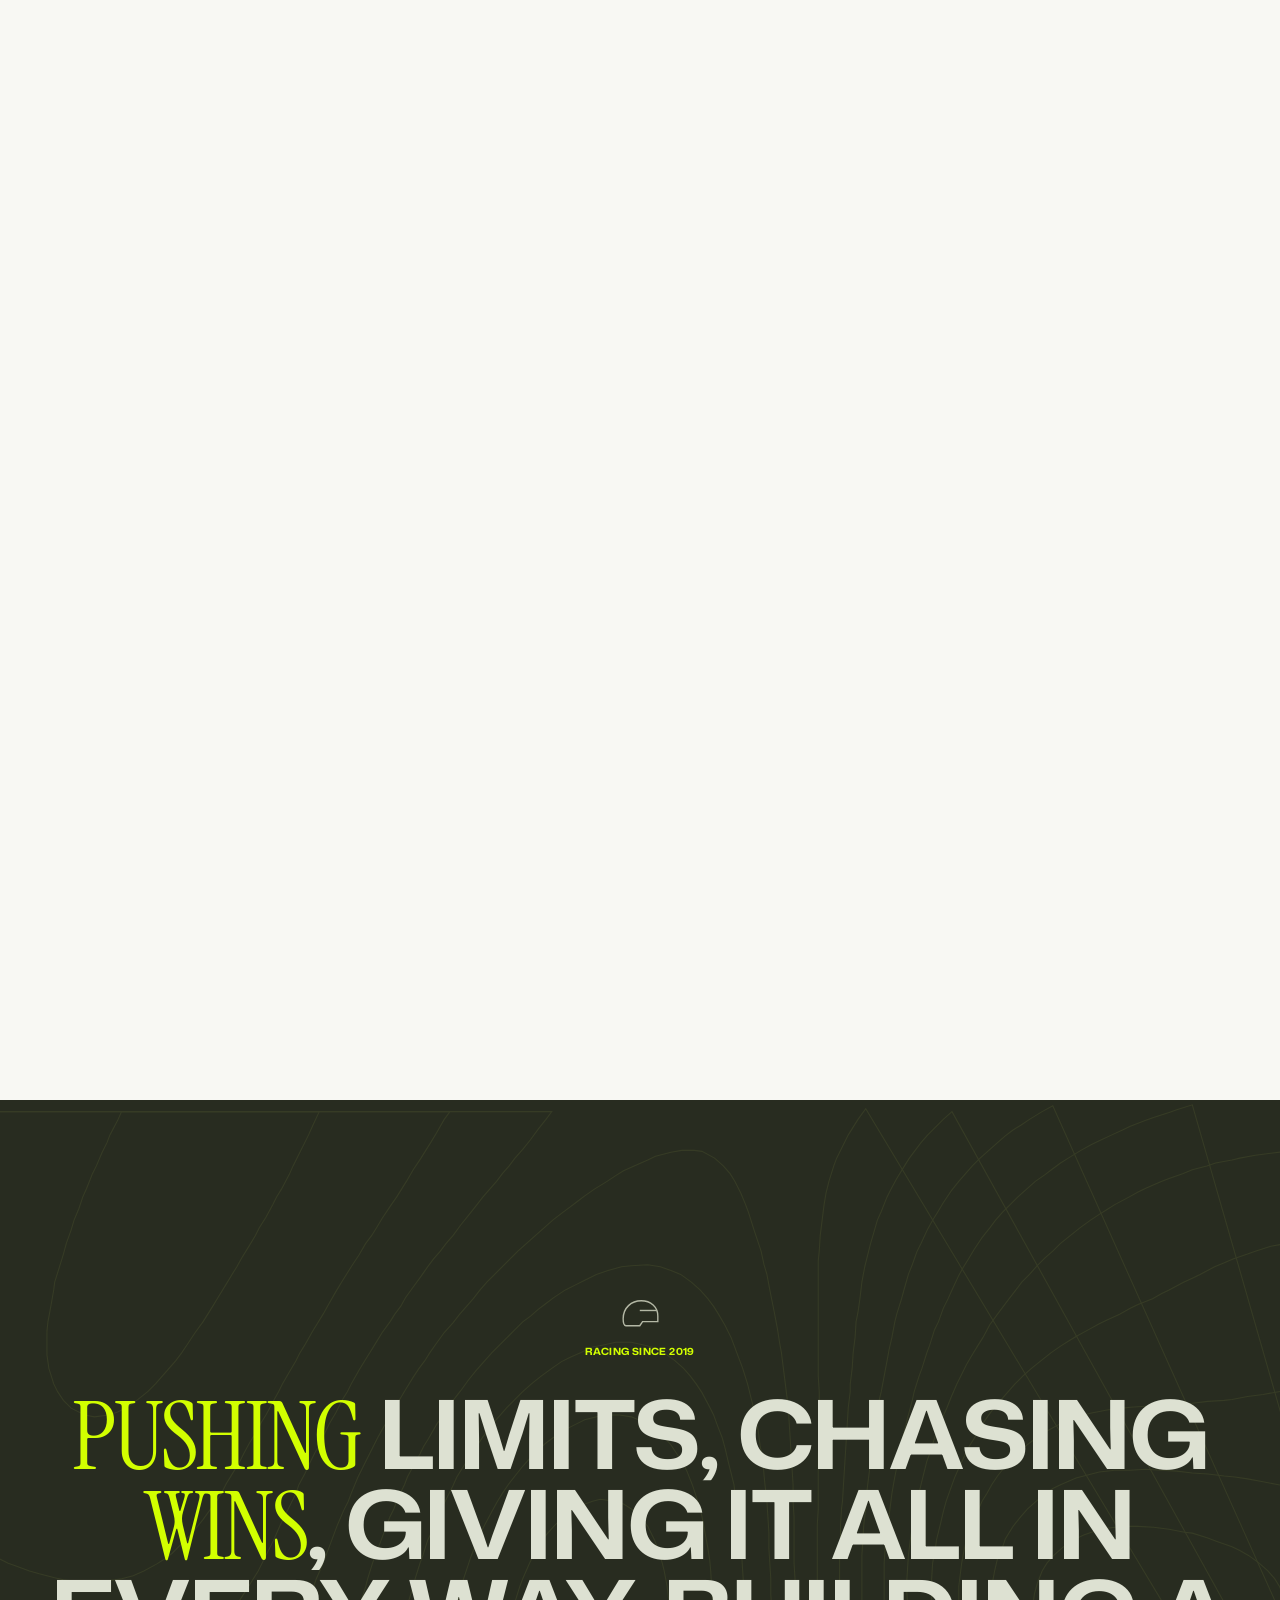
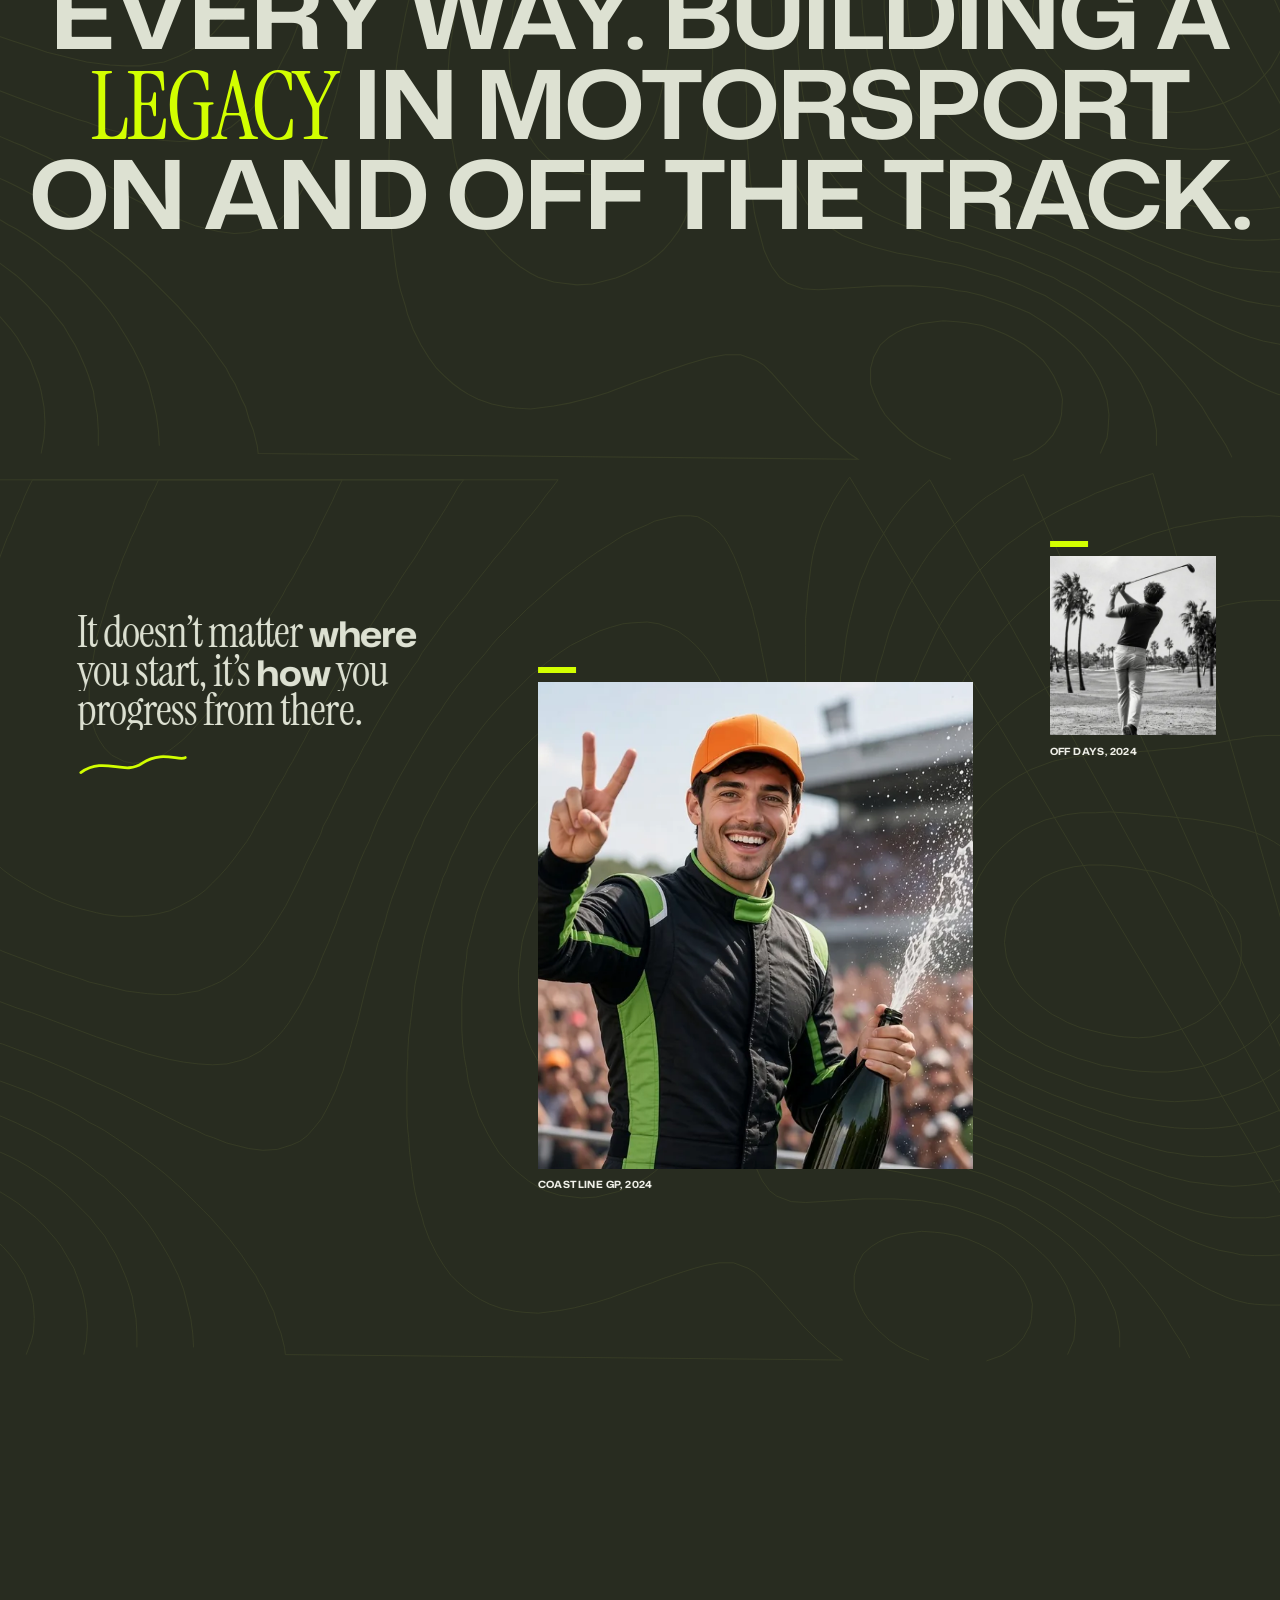
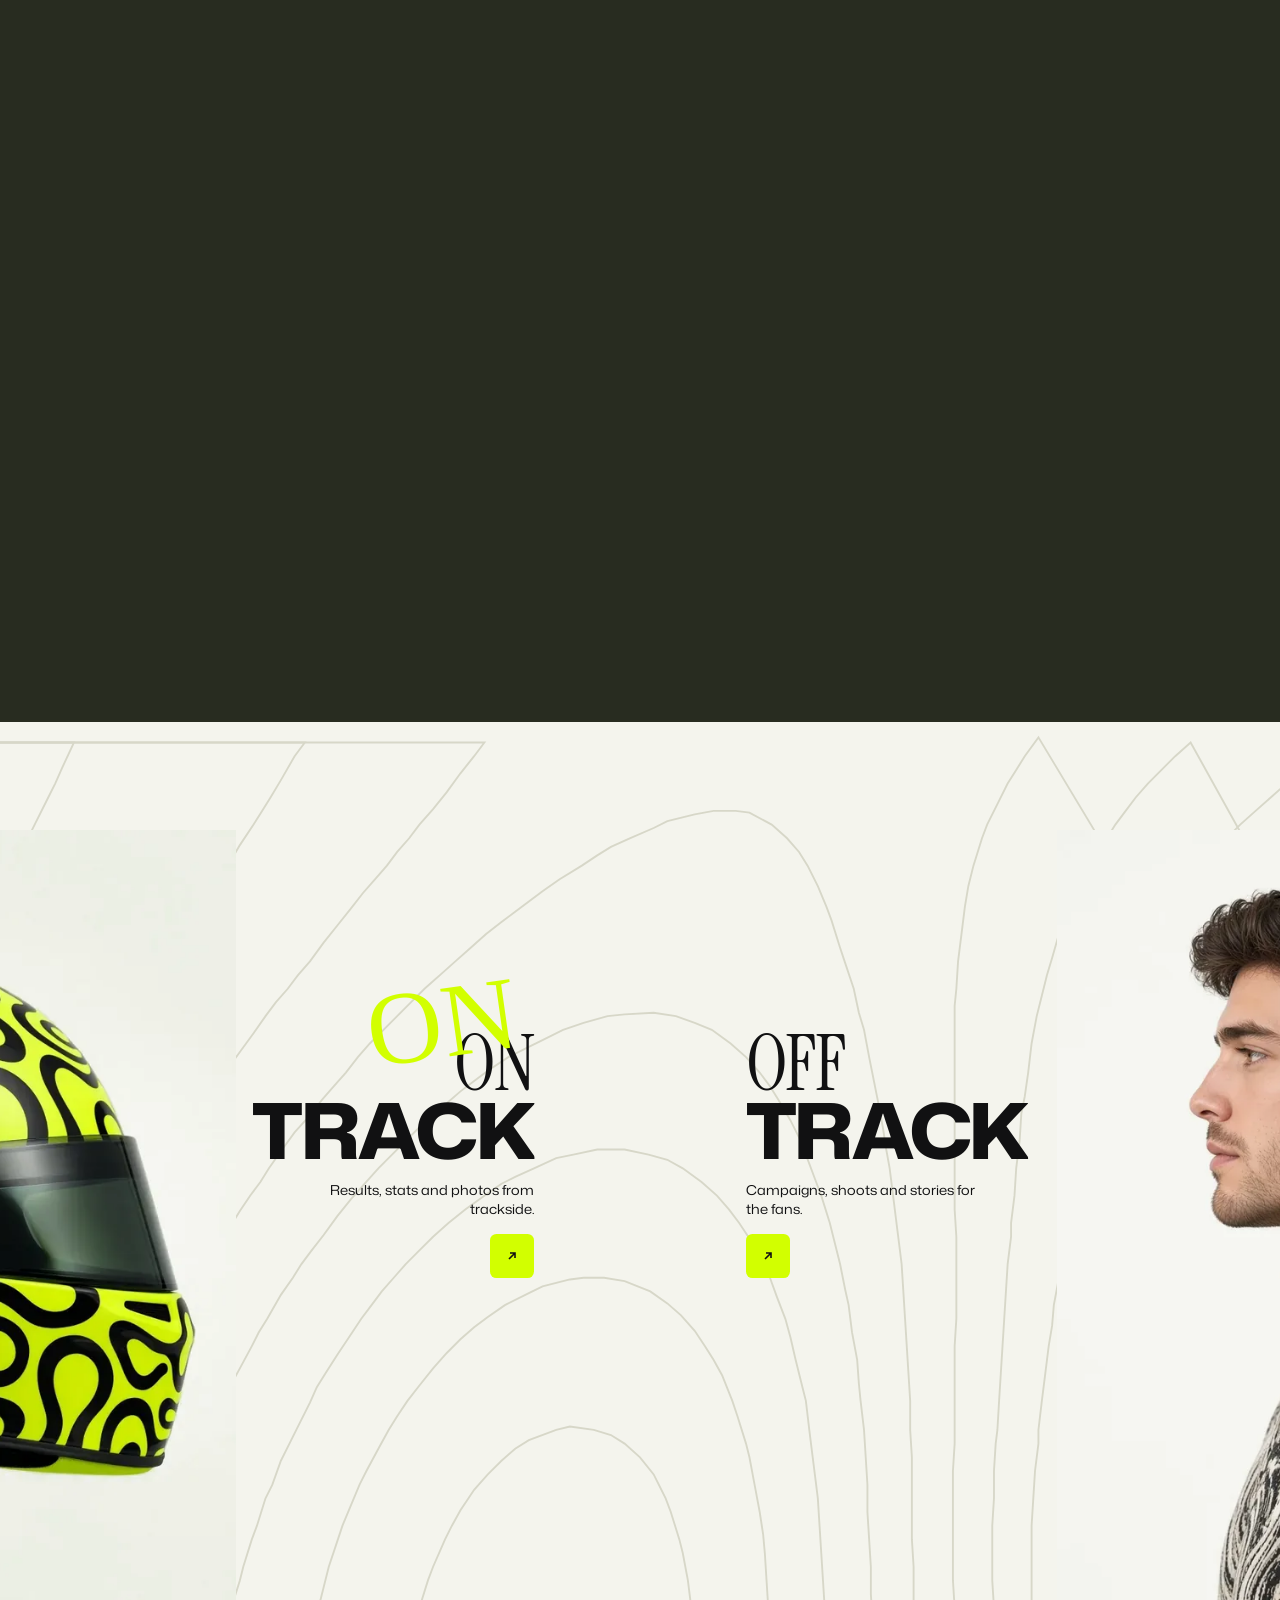
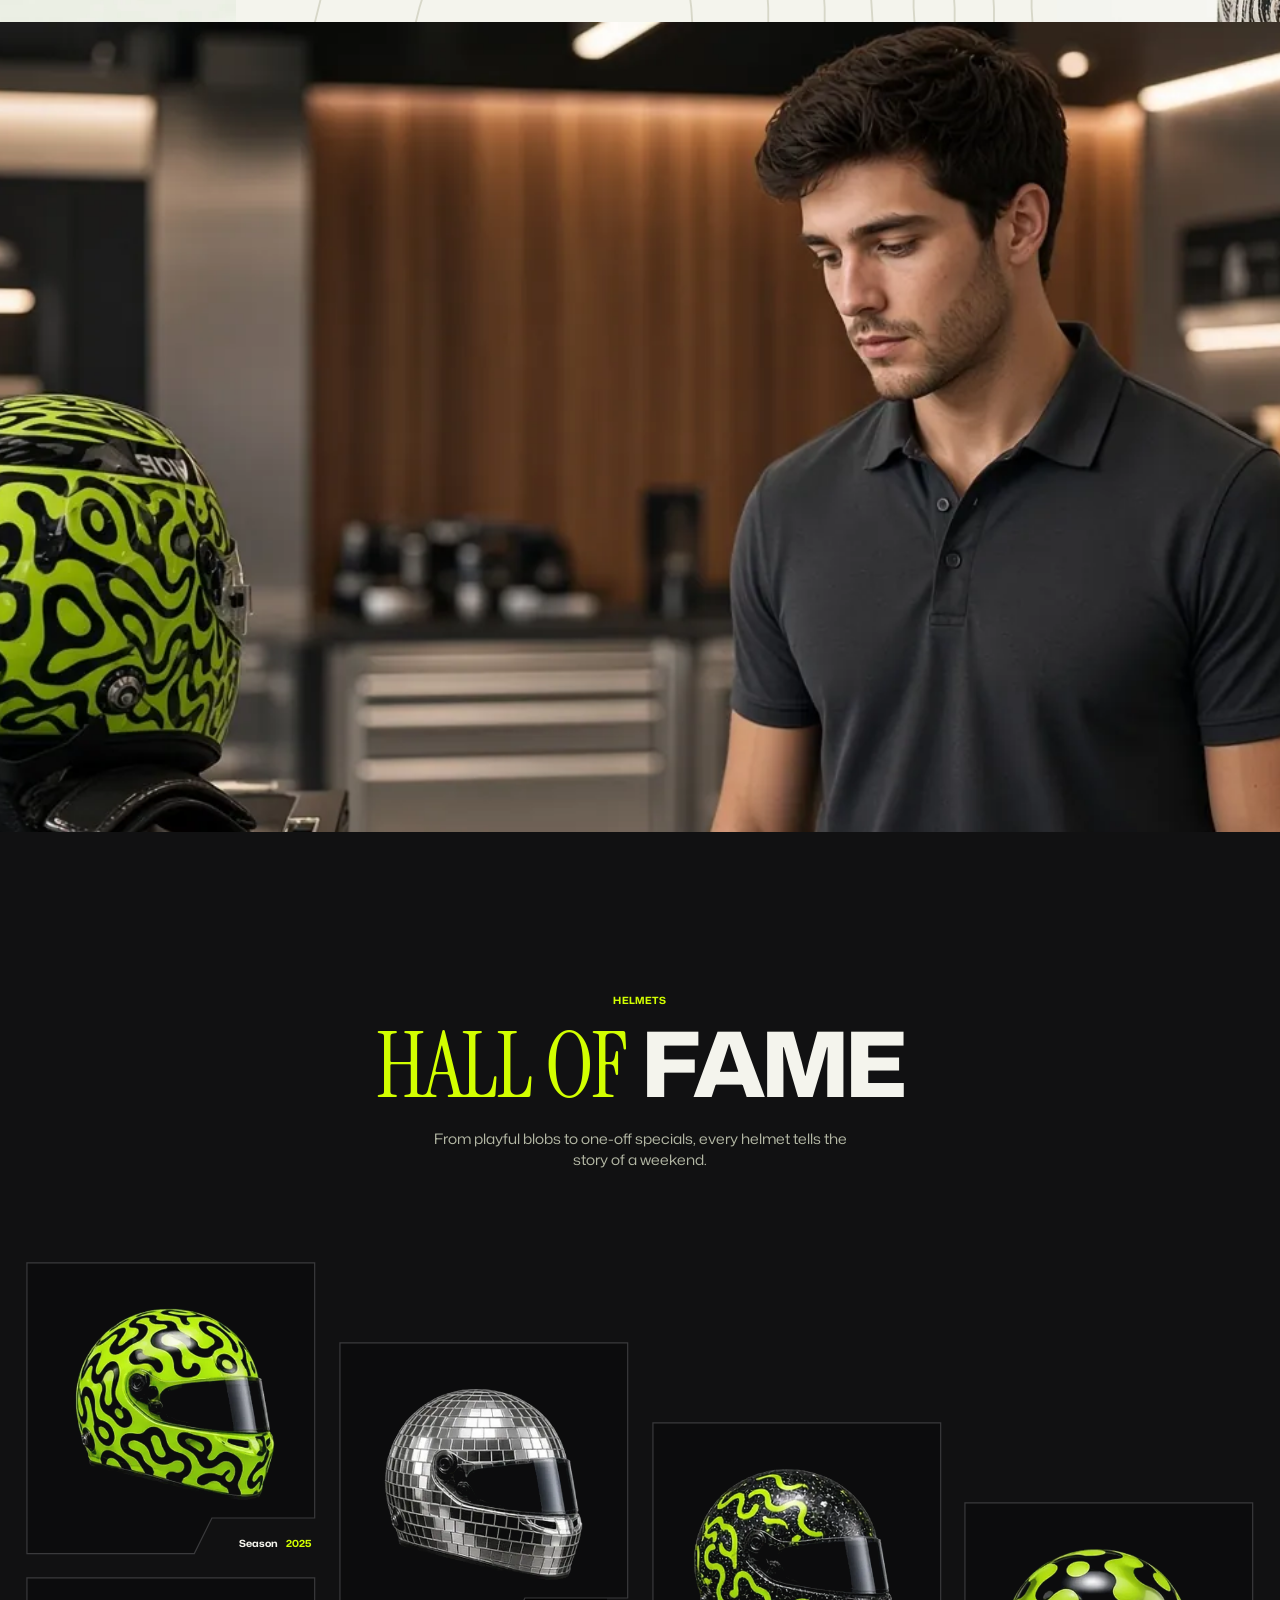
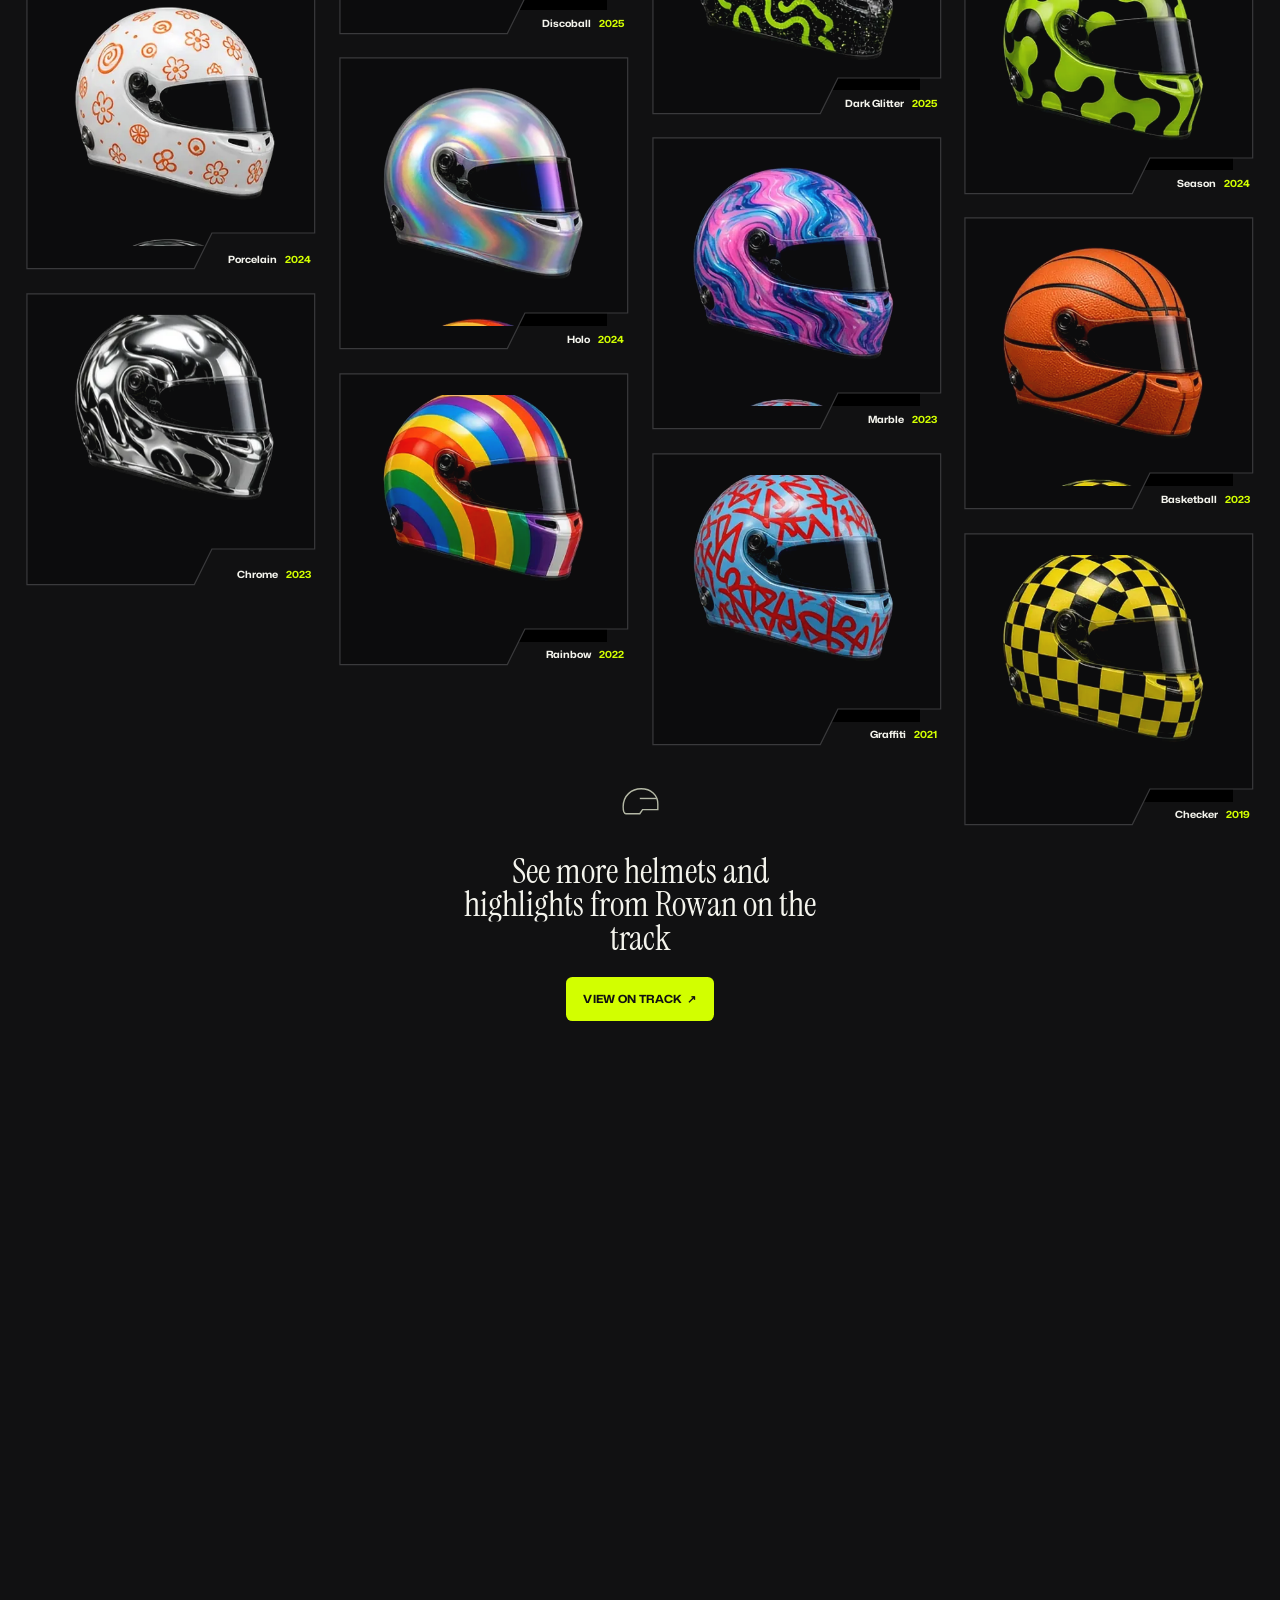
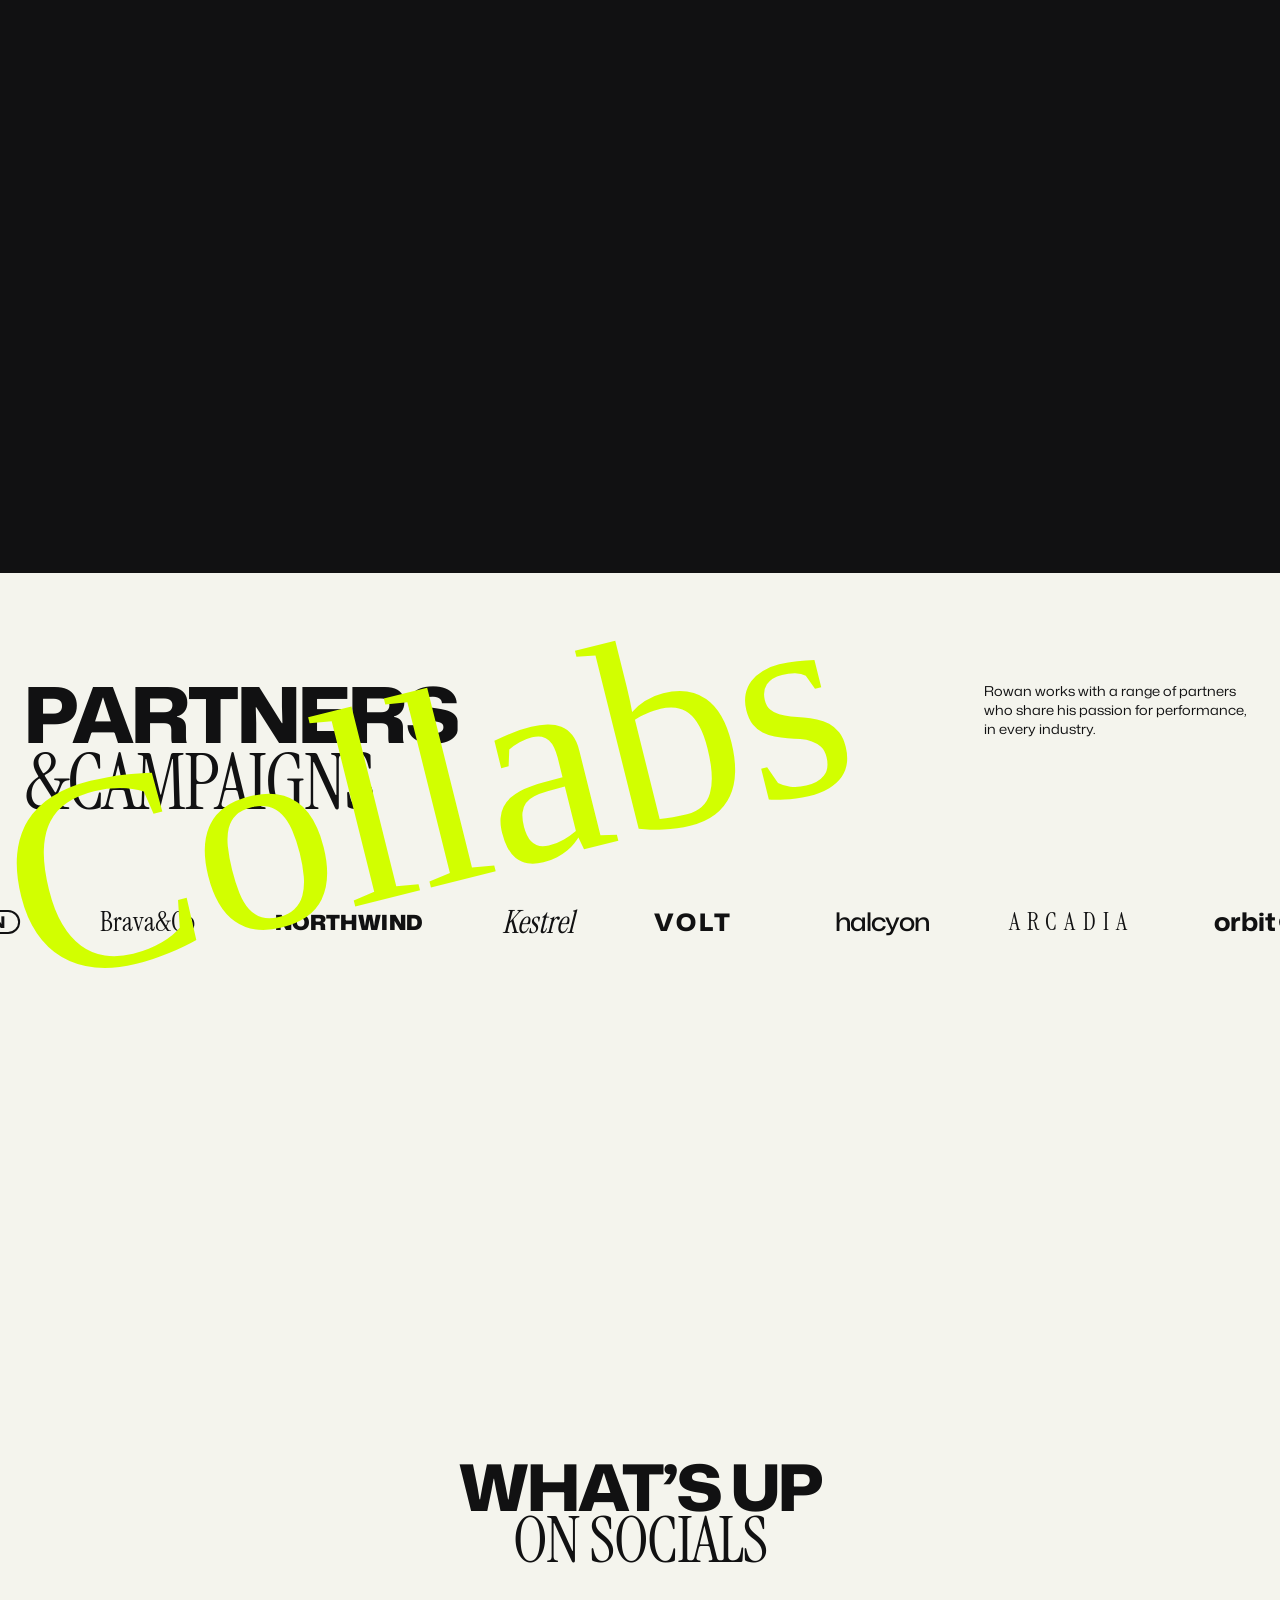
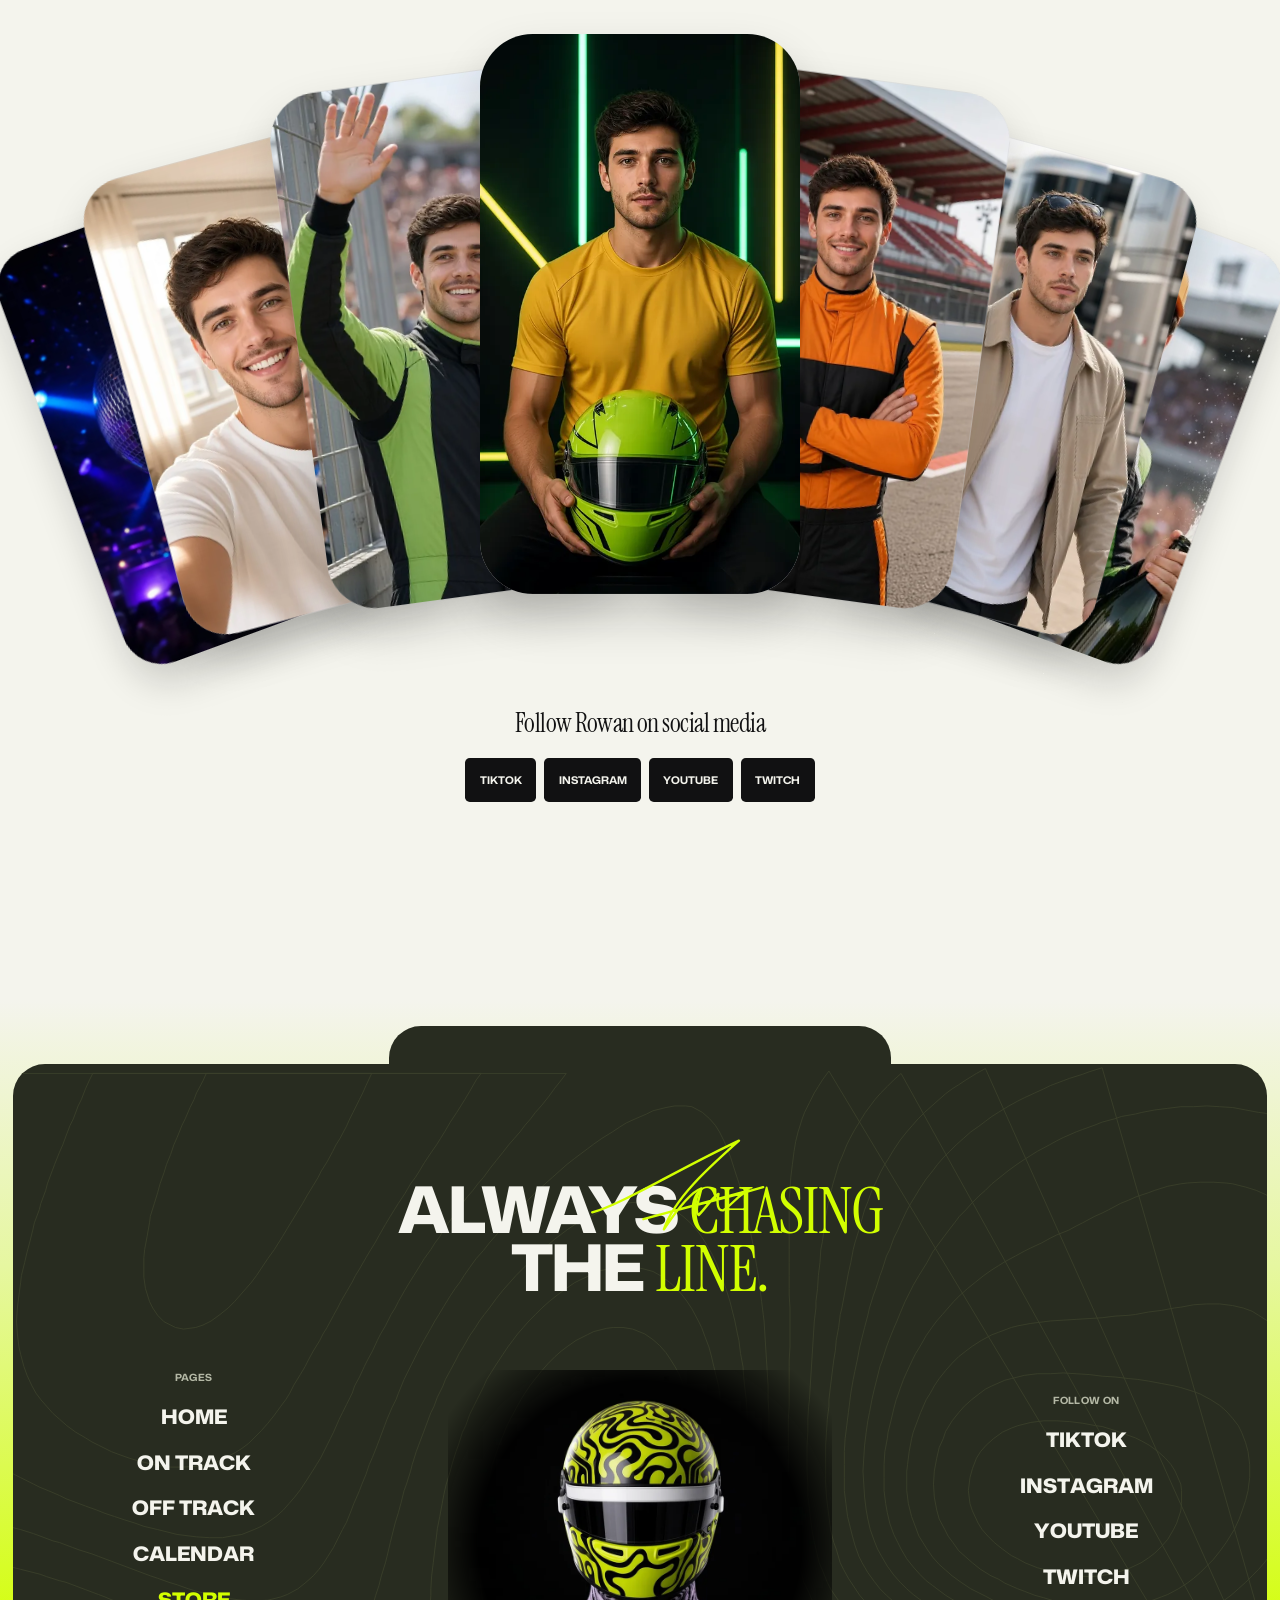
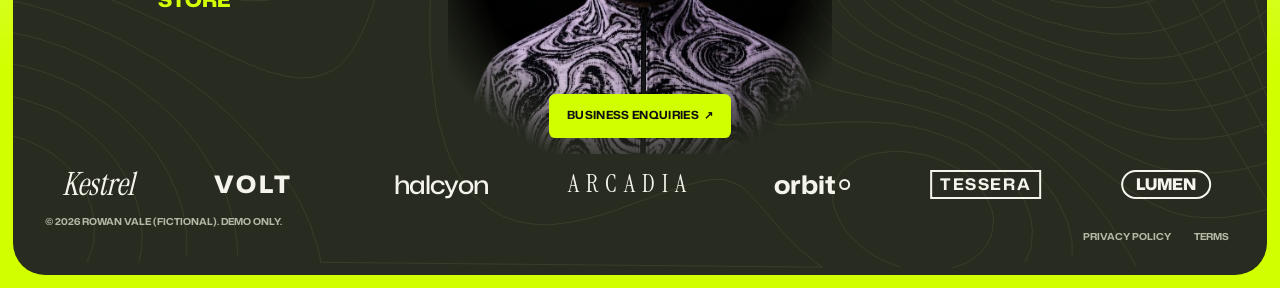
==== commit 2aee7482: "Reduced motion: static fan, no hero signature/card label" ====
--- a/index.html
+++ b/index.html
@@ -7,10 +7,10 @@
 <meta name="description" content="Rowan Vale, fictional racing driver. A motion design demo: helmets, on track, off track and partners.">
 <meta name="theme-color" content="#f8f8f3">
 <link rel="icon" href="data:image/svg+xml,%3Csvg xmlns=%22http://www.w3.org/2000/svg%22 viewBox=%220 0 40 40%22%3E%3Crect width=%2240%22 height=%2240%22 rx=%228%22 fill=%22%23d2ff00%22/%3E%3Ctext x=%2220%22 y=%2228%22 font-size=%2220%22 text-anchor=%22middle%22 font-family=%22serif%22%3ERV%3C/text%3E%3C/svg%3E">
-<link rel="preload" href="fonts/monasans.woff2?v=1c" as="font" type="font/woff2" crossorigin>
-<link rel="preload" href="fonts/instrumentserif.woff2?v=1c" as="font" type="font/woff2" crossorigin>
-<link rel="preload" href="assets/img/hero_face.webp?v=1c" as="image" fetchpriority="high">
-<link rel="stylesheet" href="style.css?v=1c">
+<link rel="preload" href="fonts/monasans.woff2?v=1d" as="font" type="font/woff2" crossorigin>
+<link rel="preload" href="fonts/instrumentserif.woff2?v=1d" as="font" type="font/woff2" crossorigin>
+<link rel="preload" href="assets/img/hero_face.webp?v=1d" as="image" fetchpriority="high">
+<link rel="stylesheet" href="style.css?v=1d">
 </head>
 <body class="is-loading">
 <a class="skip" href="#main">Skip to content</a>
@@ -46,8 +46,8 @@
     </div>
     <div class="hero-target" aria-hidden="true"></div>
     <div class="hero-media"><div class="hero-zoom">
-      <img class="hero-img" src="assets/img/hero_face.webp?v=1c" width="1600" height="900" alt="Portrait of Rowan Vale, fictional racing driver, in a swirl-patterned jacket">
-      <img class="hero-img hero-tint" src="assets/img/hero_face_tint.webp?v=1c" width="1200" height="675" alt="" aria-hidden="true" loading="lazy">
+      <img class="hero-img" src="assets/img/hero_face.webp?v=1d" width="1600" height="900" alt="Portrait of Rowan Vale, fictional racing driver, in a swirl-patterned jacket">
+      <img class="hero-img hero-tint" src="assets/img/hero_face_tint.webp?v=1d" width="1200" height="675" alt="" aria-hidden="true" loading="lazy">
       <canvas class="hero-canvas" aria-hidden="true"></canvas>
     </div></div>
     <div class="hero-msg" aria-hidden="true"><svg class="mono" viewBox="0 0 40 40"><path d="M8 6h10c6 0 9 3 9 8 0 4-2 6-5 7l6 13h-6l-5-12h-4v12H8zM13 10v8h5c2.5 0 4-1.4 4-4s-1.5-4-4-4z" fill="currentColor"/></svg><span class="msg-t">Message from Rowan</span></div>
@@ -79,15 +79,15 @@
     <div class="topo topo-horiz" aria-hidden="true"></div>
     <div class="horiz-track">
       <div class="h-item h-quote"><p class="h-q" data-split data-high="right,lime">It doesn’t matter <b>where</b> you start, it’s <b>how</b> you progress from there.</p><svg class="h-sig" viewBox="0 0 120 30" aria-hidden="true"><path d="M4 22C30 4 50 26 70 12S110 10 116 6" fill="none" stroke="currentColor" stroke-width="3" stroke-linecap="round"/></svg></div>
-      <figure class="h-item s-l t-1"><span class="cap-bar"></span><div class="h-img" data-img-hl><img src="assets/img/g_podium.webp?v=1c" width="900" height="675" loading="lazy" alt="Rowan Vale celebrating on the podium with a peace sign"></div><figcaption>Coastline GP, 2024</figcaption></figure>
-      <figure class="h-item s-s t-2"><span class="cap-bar"></span><div class="h-img" data-img-hl><img src="assets/img/g_golf.webp?v=1c" width="500" height="500" loading="lazy" alt="Black and white photo of a golf swing between palm trees"></div><figcaption>Off days, 2024</figcaption></figure>
-      <figure class="h-item s-m t-3"><span class="cap-bar"></span><div class="h-img" data-img-hl><img src="assets/img/g_helmetfront.webp?v=1c" width="500" height="500" loading="lazy" alt="Lime race helmet with black squiggles under pit lane lights"></div><figcaption>Night race, 2023</figcaption></figure>
-      <figure class="h-item s-s t-4"><span class="cap-bar"></span><div class="h-img" data-img-hl><img src="assets/img/g_press.webp?v=1c" width="500" height="500" loading="lazy" alt="Rowan Vale smiling at a press conference"></div><figcaption>Media day, 2025</figcaption></figure>
-      <figure class="h-item s-l t-5"><span class="cap-bar"></span><div class="h-img" data-img-hl><img src="assets/img/g_cockpit.webp?v=1c" width="800" height="800" loading="lazy" alt="Rowan Vale seated in the cockpit in the garage"></div><figcaption>Harbour Circuit, 2024</figcaption></figure>
+      <figure class="h-item s-l t-1"><span class="cap-bar"></span><div class="h-img" data-img-hl><img src="assets/img/g_podium.webp?v=1d" width="900" height="675" loading="lazy" alt="Rowan Vale celebrating on the podium with a peace sign"></div><figcaption>Coastline GP, 2024</figcaption></figure>
+      <figure class="h-item s-s t-2"><span class="cap-bar"></span><div class="h-img" data-img-hl><img src="assets/img/g_golf.webp?v=1d" width="500" height="500" loading="lazy" alt="Black and white photo of a golf swing between palm trees"></div><figcaption>Off days, 2024</figcaption></figure>
+      <figure class="h-item s-m t-3"><span class="cap-bar"></span><div class="h-img" data-img-hl><img src="assets/img/g_helmetfront.webp?v=1d" width="500" height="500" loading="lazy" alt="Lime race helmet with black squiggles under pit lane lights"></div><figcaption>Night race, 2023</figcaption></figure>
+      <figure class="h-item s-s t-4"><span class="cap-bar"></span><div class="h-img" data-img-hl><img src="assets/img/g_press.webp?v=1d" width="500" height="500" loading="lazy" alt="Rowan Vale smiling at a press conference"></div><figcaption>Media day, 2025</figcaption></figure>
+      <figure class="h-item s-l t-5"><span class="cap-bar"></span><div class="h-img" data-img-hl><img src="assets/img/g_cockpit.webp?v=1d" width="800" height="800" loading="lazy" alt="Rowan Vale seated in the cockpit in the garage"></div><figcaption>Harbour Circuit, 2024</figcaption></figure>
       <div class="h-item h-text"><p data-split data-high="right,dark-green-tint-1">Since I was seven and sat in a kart for the first time, I’ve worked every day to make that dream real.</p></div>
-      <figure class="h-item s-s t-6"><span class="cap-bar"></span><div class="h-img" data-img-hl><img src="assets/img/g_gala.webp?v=1c" width="500" height="667" loading="lazy" alt="Black and white photo of Rowan Vale laughing at a gala"></div><figcaption>Performance Gala, 2024</figcaption></figure>
-      <figure class="h-item s-m t-7"><span class="cap-bar"></span><div class="h-img" data-img-hl><img src="assets/img/g_fans.webp?v=1c" width="600" height="800" loading="lazy" alt="Rowan Vale waving to fans at the fence"></div><figcaption>Home race, 2025</figcaption></figure>
-      <figure class="h-item s-s t-8"><span class="cap-bar"></span><div class="h-img" data-img-hl><img src="assets/img/g_paddock.webp?v=1c" width="600" height="800" loading="lazy" alt="Rowan Vale walking through the paddock with a backpack"></div><figcaption>Paddock, 2024</figcaption></figure>
+      <figure class="h-item s-s t-6"><span class="cap-bar"></span><div class="h-img" data-img-hl><img src="assets/img/g_gala.webp?v=1d" width="500" height="667" loading="lazy" alt="Black and white photo of Rowan Vale laughing at a gala"></div><figcaption>Performance Gala, 2024</figcaption></figure>
+      <figure class="h-item s-m t-7"><span class="cap-bar"></span><div class="h-img" data-img-hl><img src="assets/img/g_fans.webp?v=1d" width="600" height="800" loading="lazy" alt="Rowan Vale waving to fans at the fence"></div><figcaption>Home race, 2025</figcaption></figure>
+      <figure class="h-item s-s t-8"><span class="cap-bar"></span><div class="h-img" data-img-hl><img src="assets/img/g_paddock.webp?v=1d" width="600" height="800" loading="lazy" alt="Rowan Vale walking through the paddock with a backpack"></div><figcaption>Paddock, 2024</figcaption></figure>
       <div class="h-item h-end"></div>
     </div>
   </div>
@@ -97,8 +97,8 @@
 <section class="otot" data-nav="light" id="off-track">
   <div class="topo topo-light" aria-hidden="true"></div>
   <div class="otot-top">
-    <img class="otot-img otot-l" src="assets/img/on_helmet.webp?v=1c" width="700" height="933" loading="lazy" alt="Lime helmet with black squiggles in side profile">
-    <img class="otot-img otot-r" src="assets/img/off_face.webp?v=1c" width="700" height="933" loading="lazy" alt="Rowan Vale in side profile">
+    <img class="otot-img otot-l" src="assets/img/on_helmet.webp?v=1d" width="700" height="933" loading="lazy" alt="Lime helmet with black squiggles in side profile">
+    <img class="otot-img otot-r" src="assets/img/off_face.webp?v=1d" width="700" height="933" loading="lazy" alt="Rowan Vale in side profile">
     <div class="otot-col otot-c1">
       <svg class="script s-on" viewBox="0 0 160 110" aria-hidden="true" focusable="false"><text x="4" y="92">ON</text></svg>
       <h2 class="otot-h" data-high="left,dark-green-tint-1"><span class="serif">On</span><br>Track</h2>
@@ -111,7 +111,7 @@
       <a class="btn-round" href="#collabs" aria-label="Go to off track"><svg viewBox="0 0 16 16"><path d="M5 11 11 5M6 5h5v5" fill="none" stroke="currentColor" stroke-width="1.6"/></svg></a>
     </div>
   </div>
-  <div class="otot-bottom" data-otot-bottom><img src="assets/img/garage.webp?v=1c" width="1600" height="900" loading="lazy" alt="Team garage with a lime helmet on a stand and Rowan Vale looking down"></div>
+  <div class="otot-bottom" data-otot-bottom><img src="assets/img/garage.webp?v=1d" width="1600" height="900" loading="lazy" alt="Team garage with a lime helmet on a stand and Rowan Vale looking down"></div>
 </section>
 
 <!-- 6 HELMETS -->
@@ -139,8 +139,8 @@
         <p class="store-p">A collection for the fans who never stopped believing. Wear it, frame it, keep it forever.</p>
         <a class="btn-dark" href="#store" data-hover><span class="t" data-text="VISIT THE STORE  ↗">VISIT THE STORE&nbsp;&nbsp;↗</span></a>
       </div>
-      <div class="store-img s1" data-img-hl><img src="assets/img/champ_hoodie.webp?v=1c" width="1200" height="900" loading="lazy" alt="Back of a black hoodie with a Champion collegiate print in a sunny courtyard"></div>
-      <div class="store-img s2" data-img-hl><img src="assets/img/champ_gold.webp?v=1c" width="600" height="800" loading="lazy" alt="Brushed gold collector box engraved with Champion"></div>
+      <div class="store-img s1" data-img-hl><img src="assets/img/champ_hoodie.webp?v=1d" width="1200" height="900" loading="lazy" alt="Back of a black hoodie with a Champion collegiate print in a sunny courtyard"></div>
+      <div class="store-img s2" data-img-hl><img src="assets/img/champ_gold.webp?v=1d" width="600" height="800" loading="lazy" alt="Brushed gold collector box engraved with Champion"></div>
     </div>
   </div>
 </section>
@@ -161,13 +161,13 @@
 <section class="socials" data-nav="light">
   <h2 class="soc-title" data-oval><span class="mona">What’s up</span><br><span class="serif">On socials</span></h2>
   <div class="fan" data-fan>
-    <div class="fan-c"><img src="assets/img/s_disco.webp?v=1c" width="520" height="924" loading="lazy" alt="Disco ball in blue light"></div>
-    <div class="fan-c"><img src="assets/img/s_selfie.webp?v=1c" width="520" height="924" loading="lazy" alt="Selfie of Rowan Vale in a white t-shirt"></div>
-    <div class="fan-c"><img src="assets/img/g_fans.webp?v=1c" width="600" height="800" loading="lazy" alt="Rowan Vale waving to fans"></div>
-    <div class="fan-c"><img src="assets/img/s_neon.webp?v=1c" width="520" height="924" loading="lazy" alt="Rowan Vale holding a lime helmet under neon lights"></div>
-    <div class="fan-c"><img src="assets/img/s_pitlane.webp?v=1c" width="520" height="924" loading="lazy" alt="Rowan Vale in an orange race suit on pit lane"></div>
-    <div class="fan-c"><img src="assets/img/g_paddock.webp?v=1c" width="600" height="800" loading="lazy" alt="Rowan Vale in the paddock"></div>
-    <div class="fan-c"><img src="assets/img/g_podium.webp?v=1c" width="900" height="675" loading="lazy" alt="Rowan Vale on the podium"></div>
+    <div class="fan-c"><img src="assets/img/s_disco.webp?v=1d" width="520" height="924" loading="lazy" alt="Disco ball in blue light"></div>
+    <div class="fan-c"><img src="assets/img/s_selfie.webp?v=1d" width="520" height="924" loading="lazy" alt="Selfie of Rowan Vale in a white t-shirt"></div>
+    <div class="fan-c"><img src="assets/img/g_fans.webp?v=1d" width="600" height="800" loading="lazy" alt="Rowan Vale waving to fans"></div>
+    <div class="fan-c"><img src="assets/img/s_neon.webp?v=1d" width="520" height="924" loading="lazy" alt="Rowan Vale holding a lime helmet under neon lights"></div>
+    <div class="fan-c"><img src="assets/img/s_pitlane.webp?v=1d" width="520" height="924" loading="lazy" alt="Rowan Vale in an orange race suit on pit lane"></div>
+    <div class="fan-c"><img src="assets/img/g_paddock.webp?v=1d" width="600" height="800" loading="lazy" alt="Rowan Vale in the paddock"></div>
+    <div class="fan-c"><img src="assets/img/g_podium.webp?v=1d" width="900" height="675" loading="lazy" alt="Rowan Vale on the podium"></div>
   </div>
   <p class="soc-follow serif">Follow Rowan on social media</p>
   <ul class="soc-links"><li><a href="#top">TikTok</a></li><li><a href="#top">Instagram</a></li><li><a href="#top">YouTube</a></li><li><a href="#top">Twitch</a></li></ul>
@@ -180,7 +180,7 @@
     <div class="topo topo-foot" aria-hidden="true"></div>
     <svg class="signature sig-foot" viewBox="0 0 600 340" aria-hidden="true"><path d="M40 250 C120 230 300 120 470 40 C380 120 280 210 250 300 C290 240 330 190 360 180 C350 220 340 250 352 258 C372 238 392 206 410 196 C404 226 408 246 424 244 C452 226 470 196 500 186 L190 270 C330 230 470 200 560 170"/></svg>
     <h2 class="foot-h"><span class="l1" data-high="right,lime"><span class="mona">Always</span> <span class="serif c-lime">chasing</span></span><span class="l2" data-high="right,lime-off,150"><span class="mona">the</span> <span class="serif c-lime">line.</span></span></h2>
-    <img class="foot-helmet" src="assets/img/footer_helmet.webp?v=1c" width="900" height="900" loading="lazy" alt="Rowan Vale wearing his lime helmet">
+    <img class="foot-helmet" src="assets/img/footer_helmet.webp?v=1d" width="900" height="900" loading="lazy" alt="Rowan Vale wearing his lime helmet">
     <div class="foot-col fc-l"><span class="eyebrow">Pages</span><a href="#top" data-hover><span class="t" data-text="HOME">HOME</span></a><a href="#on-track" data-hover><span class="t" data-text="ON TRACK">ON TRACK</span></a><a href="#off-track" data-hover><span class="t" data-text="OFF TRACK">OFF TRACK</span></a><a href="#helmets" data-hover><span class="t" data-text="CALENDAR">CALENDAR</span></a><a class="c-lime" href="#store" data-hover><span class="t" data-text="STORE">STORE</span></a></div>
     <div class="foot-col fc-r"><span class="eyebrow">Follow on</span><a href="#top" data-hover><span class="t" data-text="TIKTOK">TIKTOK</span></a><a href="#top" data-hover><span class="t" data-text="INSTAGRAM">INSTAGRAM</span></a><a href="#top" data-hover><span class="t" data-text="YOUTUBE">YOUTUBE</span></a><a href="#top" data-hover><span class="t" data-text="TWITCH">TWITCH</span></a></div>
     <a class="btn-lime foot-btn" href="#top" data-hover><span class="t" data-text="BUSINESS ENQUIRIES  ↗">BUSINESS ENQUIRIES&nbsp;&nbsp;↗</span></a>
@@ -190,10 +190,10 @@
 </footer>
 </main>
 
-<script src="vendor/gsap.min.js?v=1c"></script>
-<script src="vendor/ScrollTrigger.min.js?v=1c"></script>
-<script src="vendor/SplitText.min.js?v=1c"></script>
-<script src="vendor/lenis.min.js?v=1c"></script>
-<script src="main.js?v=1c"></script>
+<script src="vendor/gsap.min.js?v=1d"></script>
+<script src="vendor/ScrollTrigger.min.js?v=1d"></script>
+<script src="vendor/SplitText.min.js?v=1d"></script>
+<script src="vendor/lenis.min.js?v=1d"></script>
+<script src="main.js?v=1d"></script>
 </body>
 </html>
--- a/style.css
+++ b/style.css
@@ -1,6 +1,6 @@
-@font-face{font-family:"Mona Sans";src:url(fonts/monasans.woff2?v=1c) format("woff2");font-weight:200 900;font-stretch:75% 125%;font-display:swap}
-@font-face{font-family:"Instrument Serif";src:url(fonts/instrumentserif.woff2?v=1c) format("woff2");font-weight:400;font-display:swap}
-@font-face{font-family:"Caveat Brush";src:url(fonts/caveatbrush.woff2?v=1c) format("woff2");font-weight:400;font-display:swap}
+@font-face{font-family:"Mona Sans";src:url(fonts/monasans.woff2?v=1d) format("woff2");font-weight:200 900;font-stretch:75% 125%;font-display:swap}
+@font-face{font-family:"Instrument Serif";src:url(fonts/instrumentserif.woff2?v=1d) format("woff2");font-weight:400;font-display:swap}
+@font-face{font-family:"Caveat Brush";src:url(fonts/caveatbrush.woff2?v=1d) format("woff2");font-weight:400;font-display:swap}
 :root{
   --lime:#d2ff00;--lime-off:#b2c73a;--dg:#282c20;--dg1:#3b3c38;--dg2:#535450;--white:#f4f4ed;--black:#111112;--cream:#efefe5;
   --ow1:#dde1d2;--ow2:#b4b8a5;--grey1:#ebeee0;--grey2:#c8cbbd;--hero:#f8f8f3;--topo:#cbcbb9;
@@ -24,7 +24,7 @@
 .mona{font-family:var(--mona)}
 .c-lime{color:var(--lime)}
 .eyebrow{font-size:.62rem;font-weight:700;text-transform:uppercase;letter-spacing:.04em;margin:0}
-.topo{position:absolute;inset:0;pointer-events:none;-webkit-mask:url(assets/topo.svg?v=1c) center/cover no-repeat;mask:url(assets/topo.svg?v=1c) center/cover no-repeat}
+.topo{position:absolute;inset:0;pointer-events:none;-webkit-mask:url(assets/topo.svg?v=1d) center/cover no-repeat;mask:url(assets/topo.svg?v=1d) center/cover no-repeat}
 .topo-hero{background:var(--topo);opacity:.8}
 .topo-dark{background:#363b25}
 .topo-light{background:var(--topo);opacity:.7}
@@ -301,7 +301,7 @@
 .reduced .horiz-stick{position:relative;height:auto;overflow:visible}
 .reduced .horiz-track{flex-wrap:wrap;width:auto;padding:10vh 6vw;justify-content:center;gap:3rem}
 .reduced .h-item{margin-top:0!important}
-.reduced .hero-msg{opacity:1}
+.reduced .hero-msg{display:none}
 .no-js .visor{clip-path:none}
 .no-js .script{clip-path:none}
 .no-js .loader{display:none}
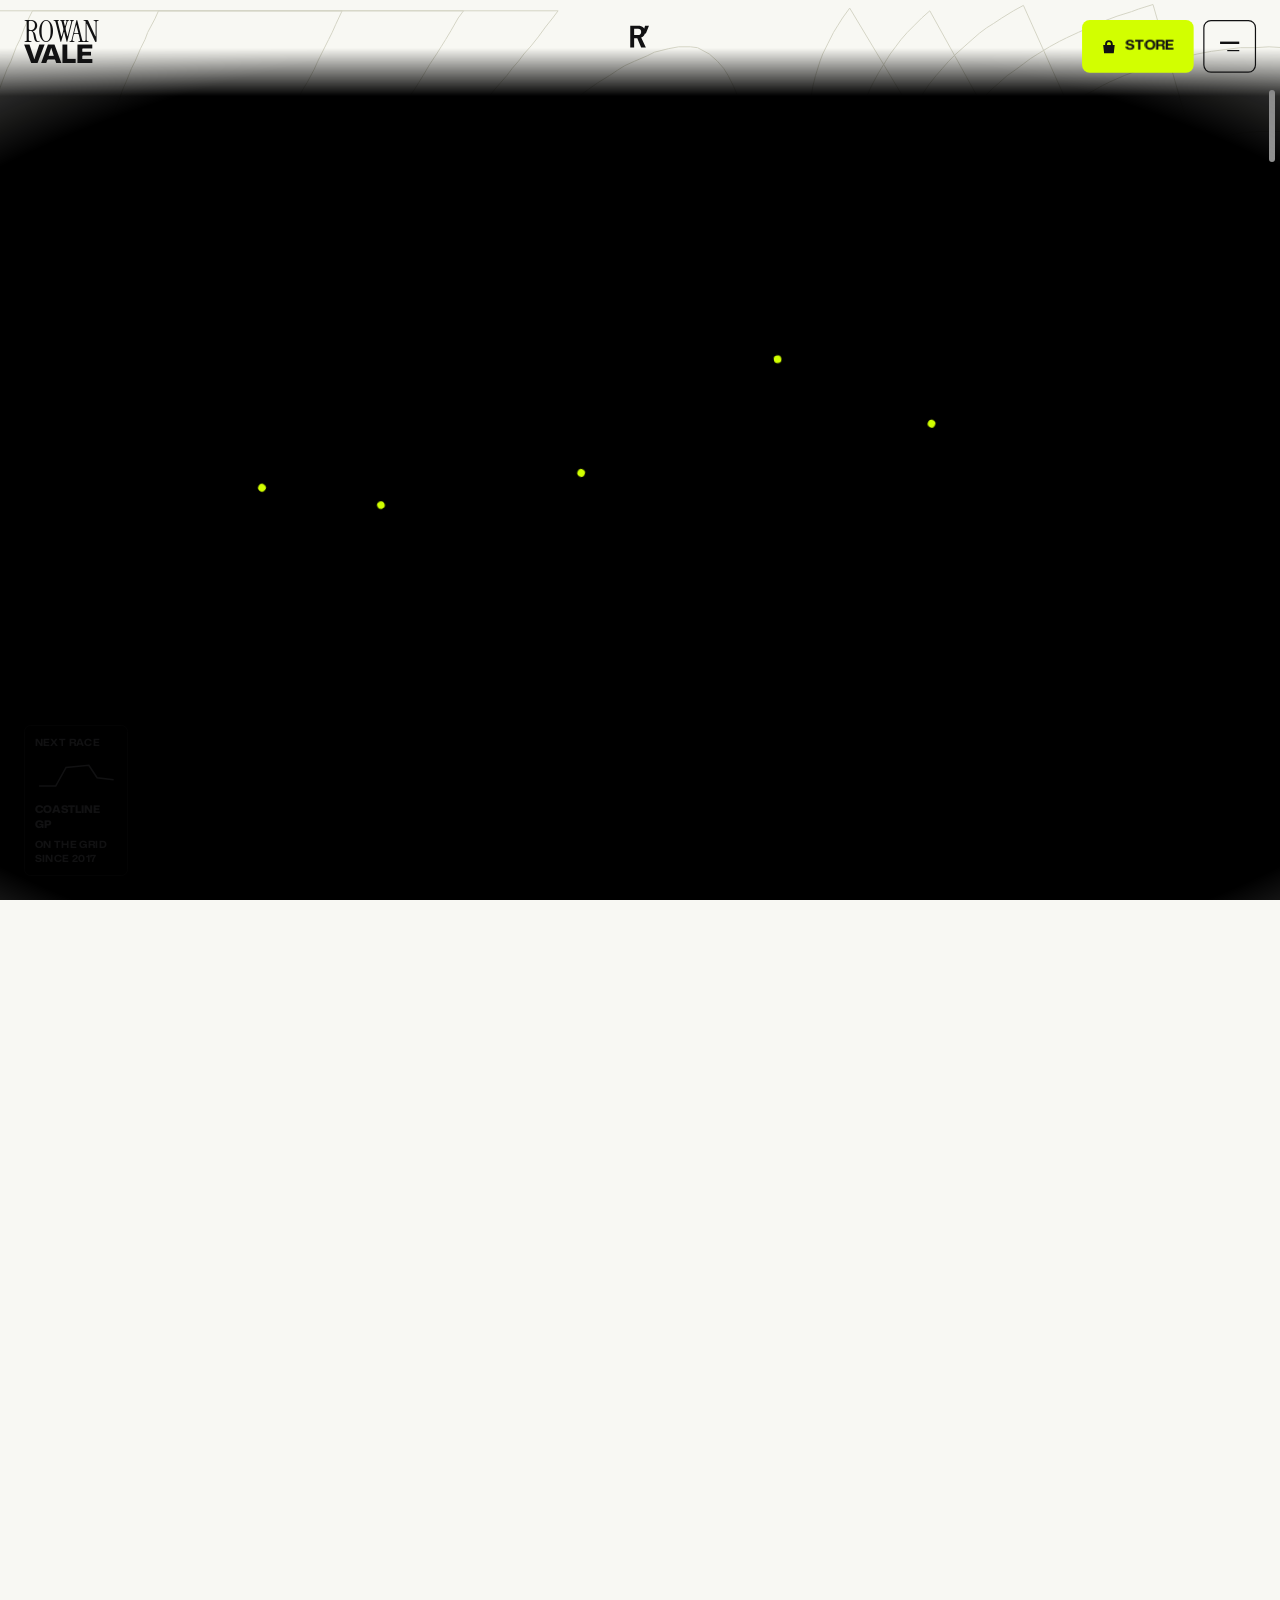
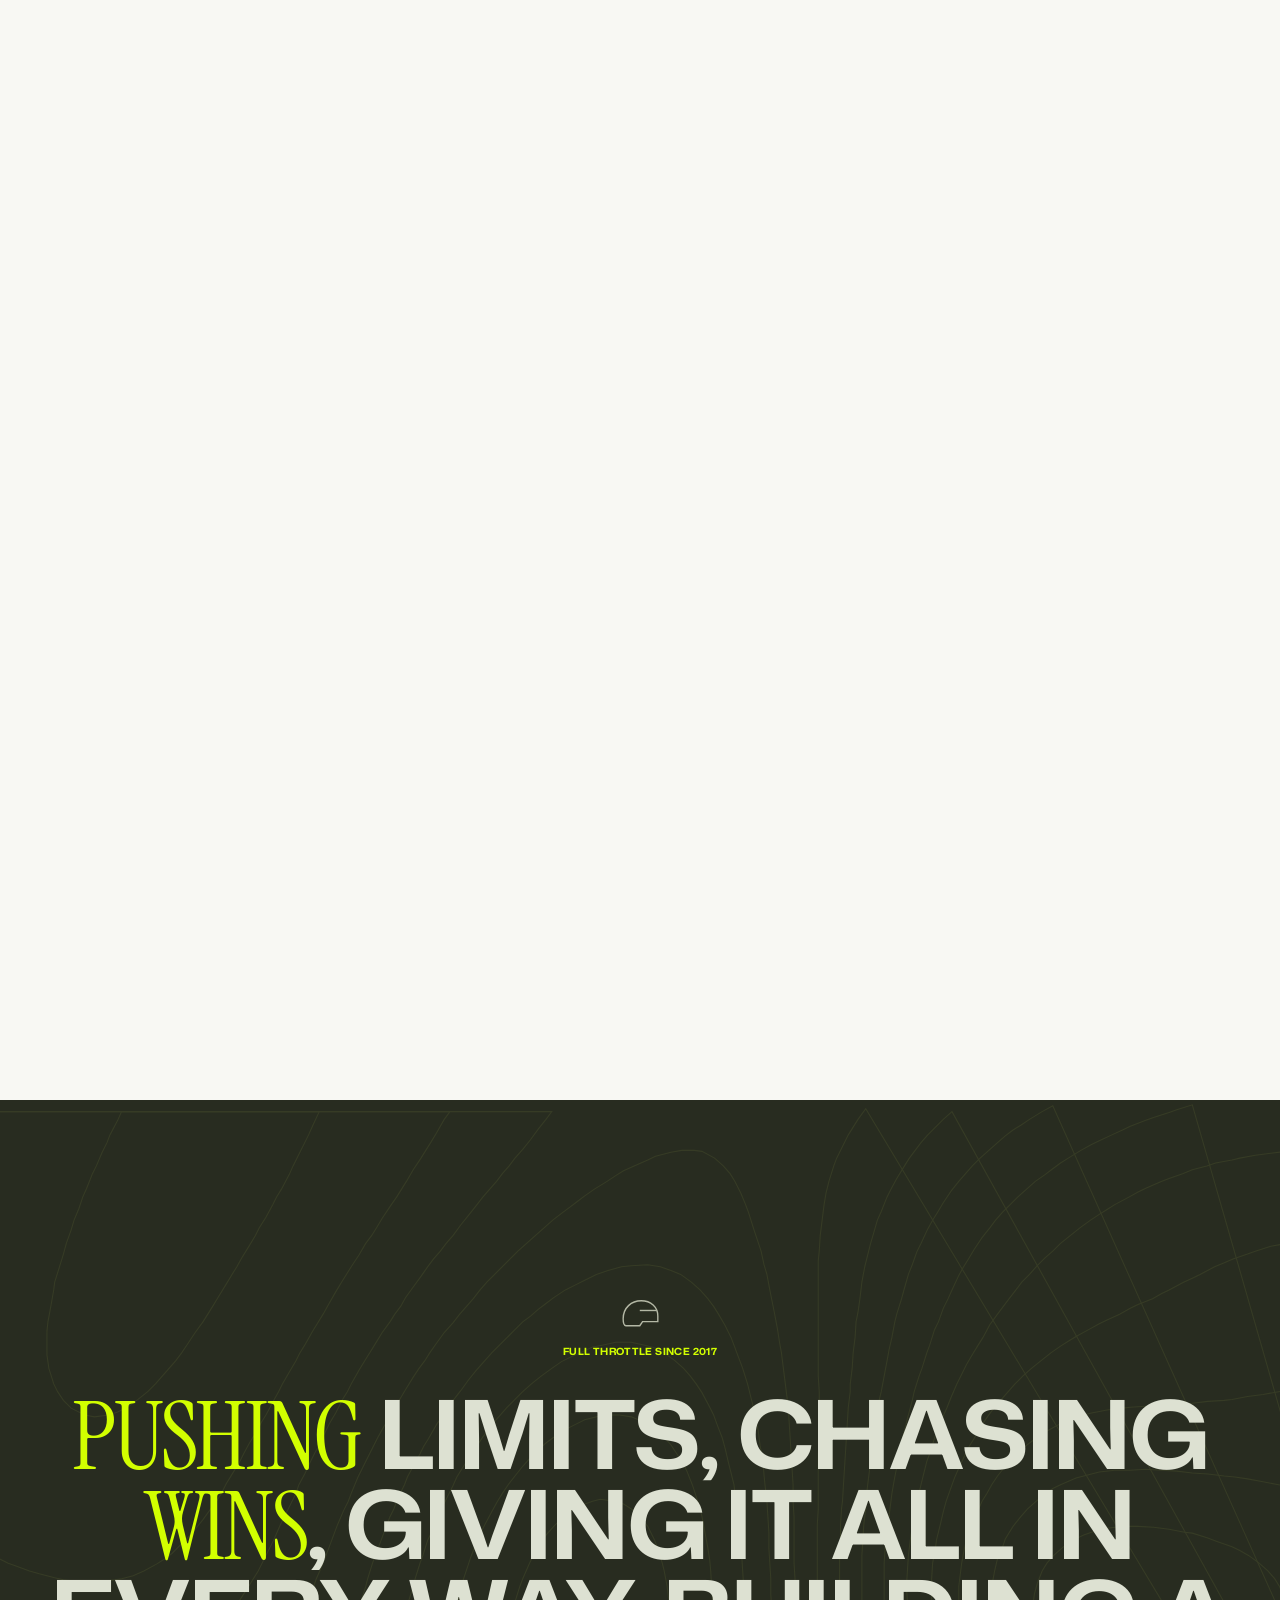
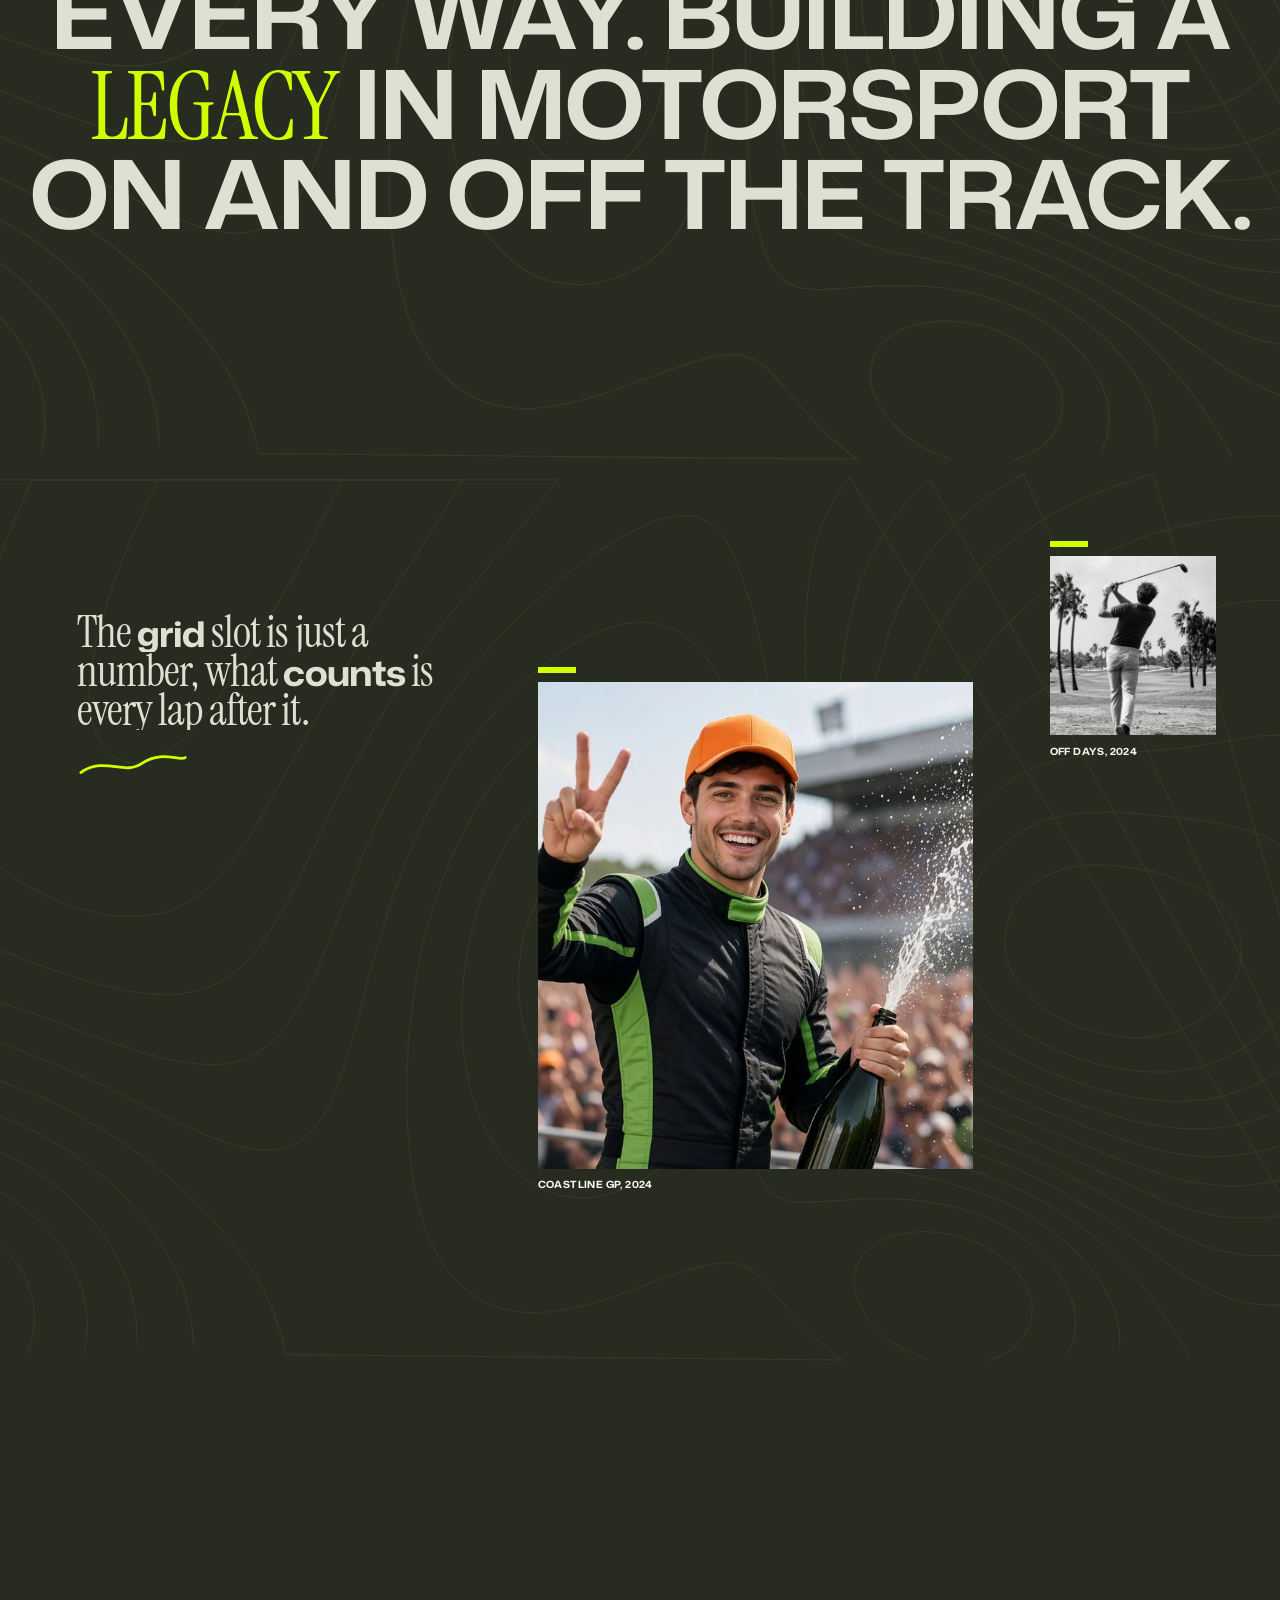
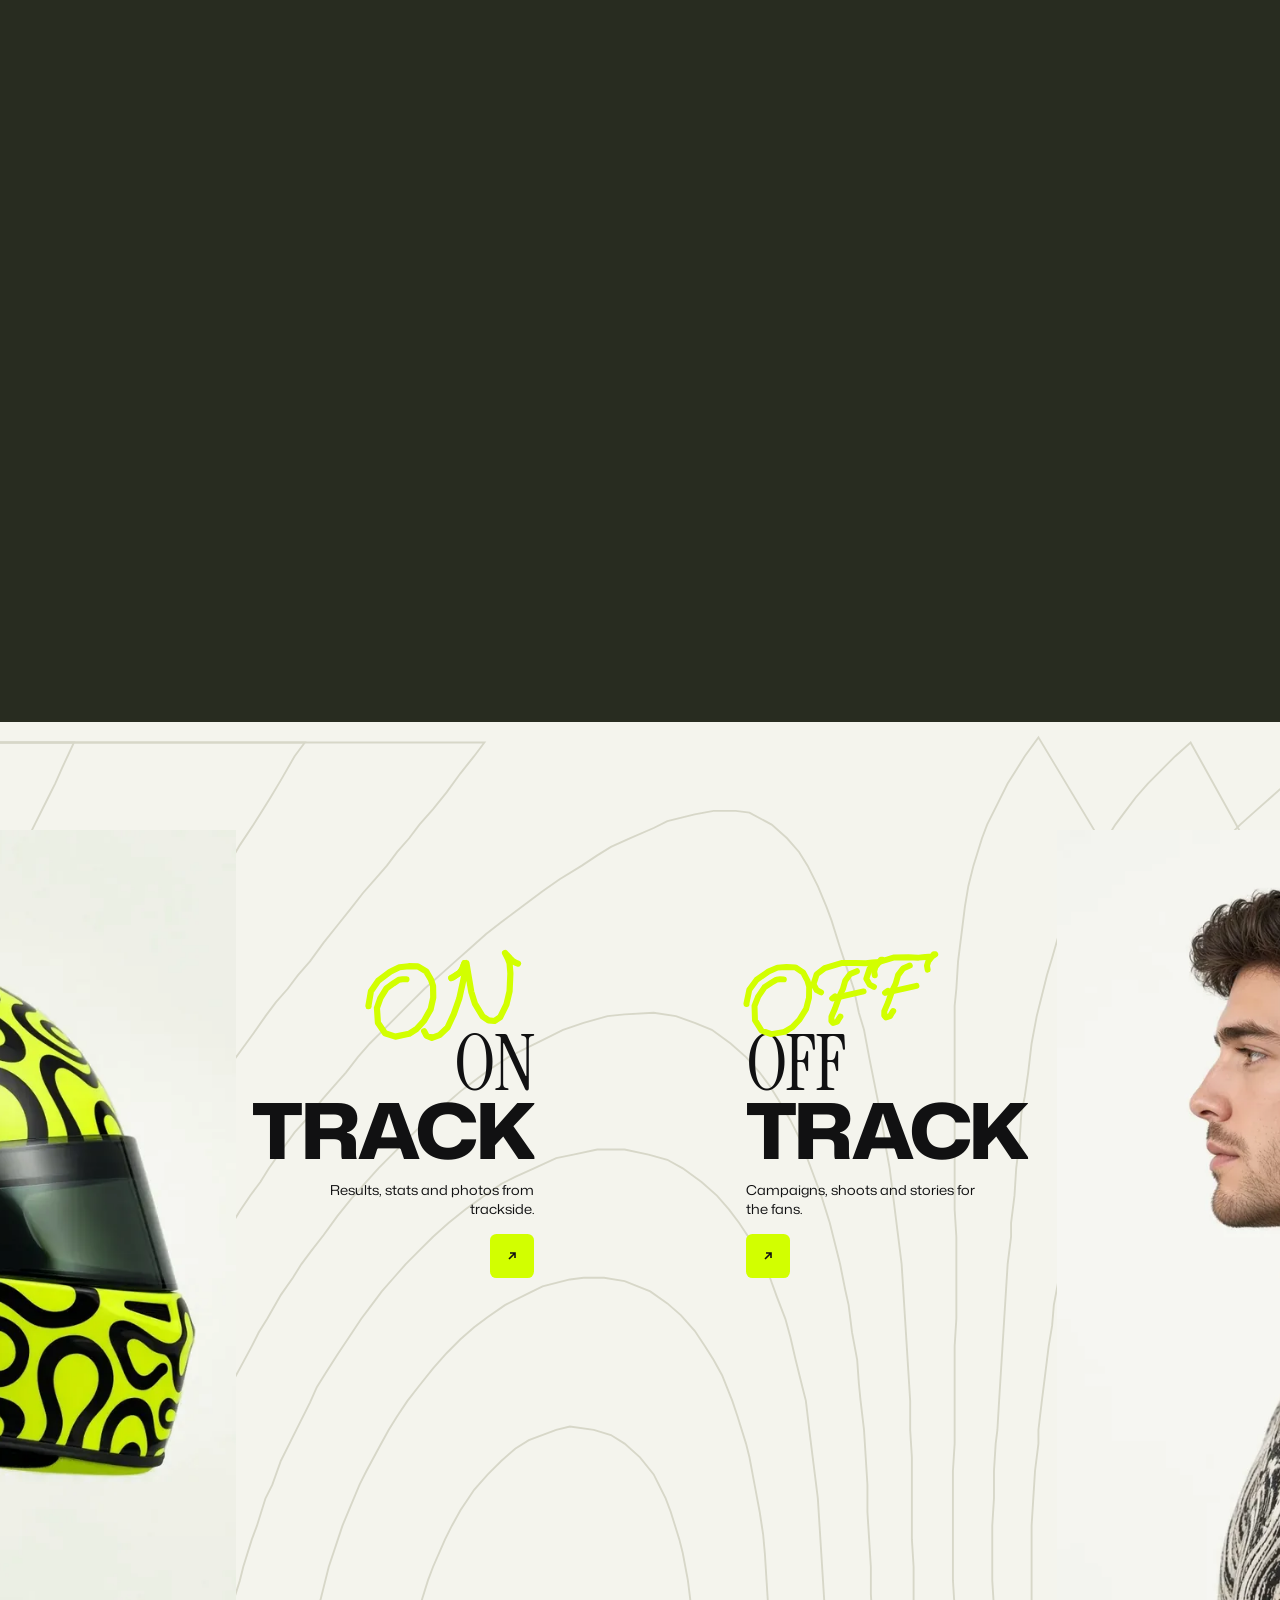
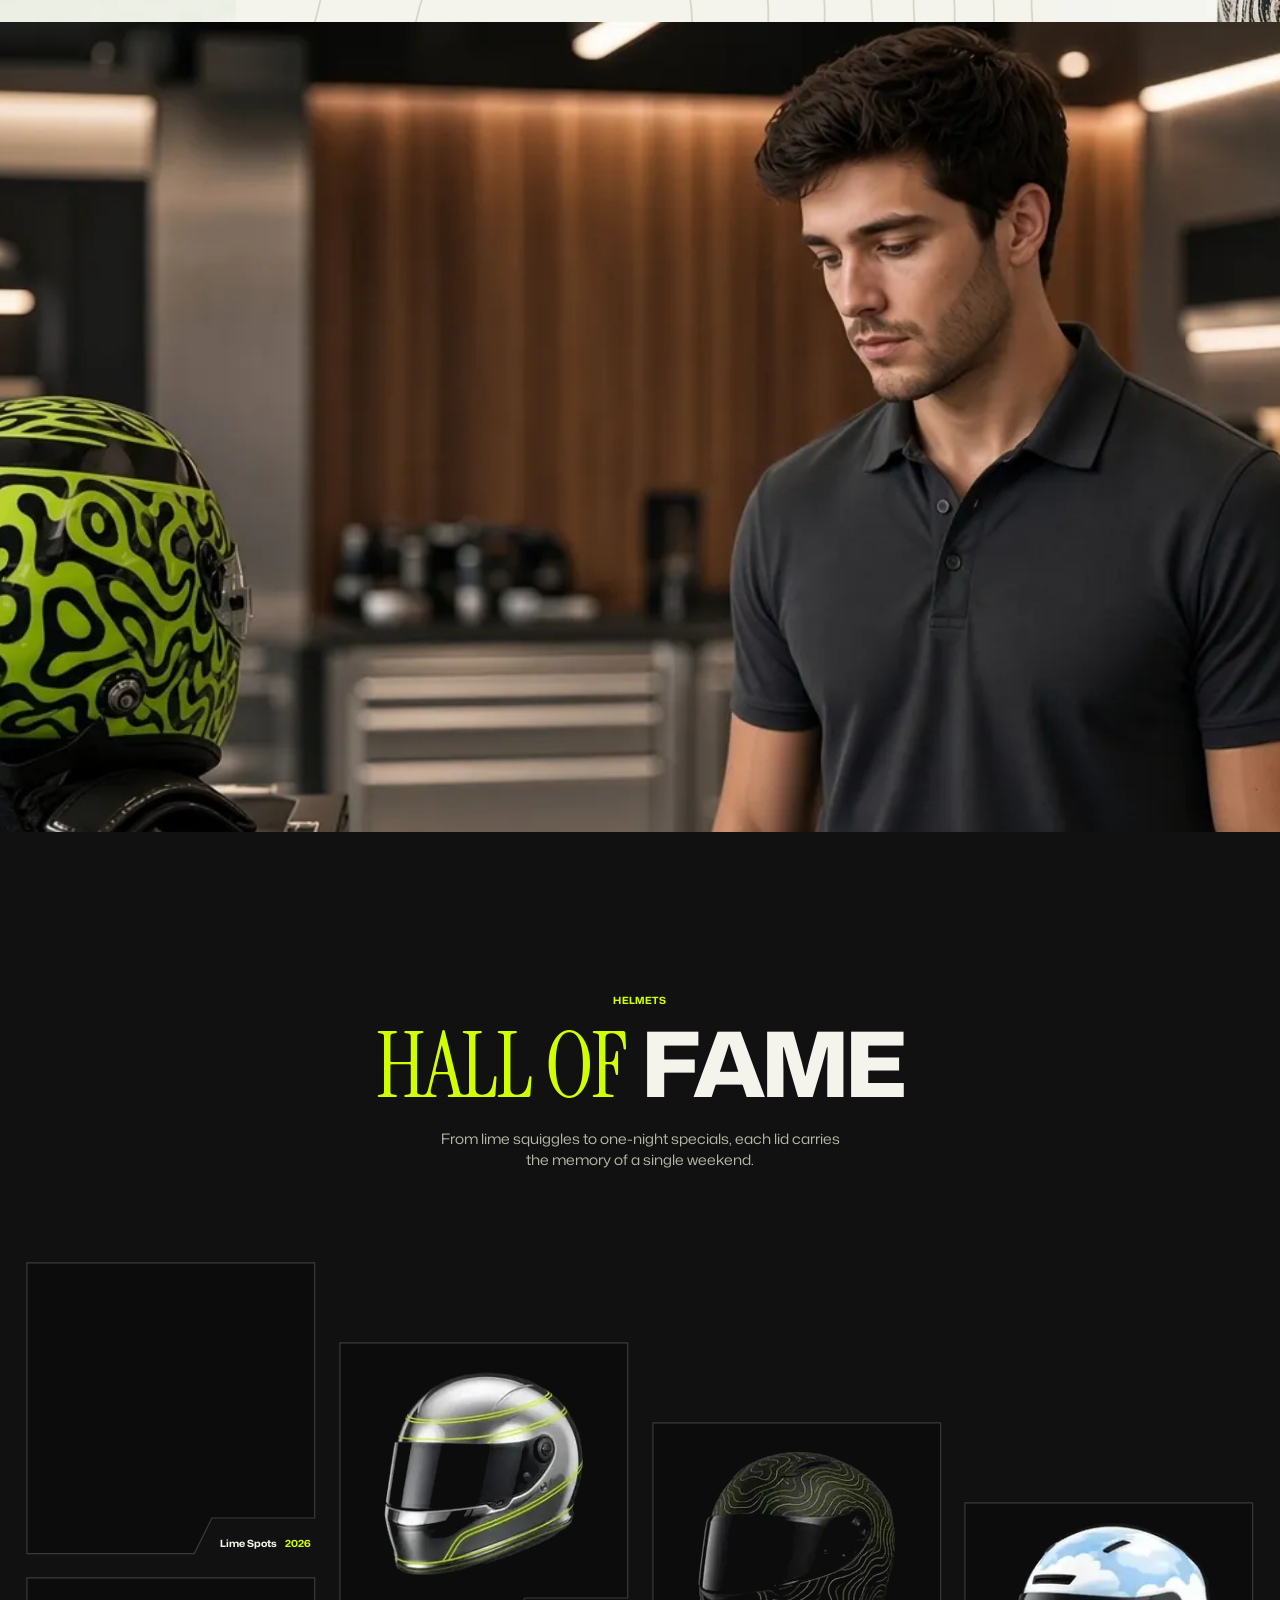
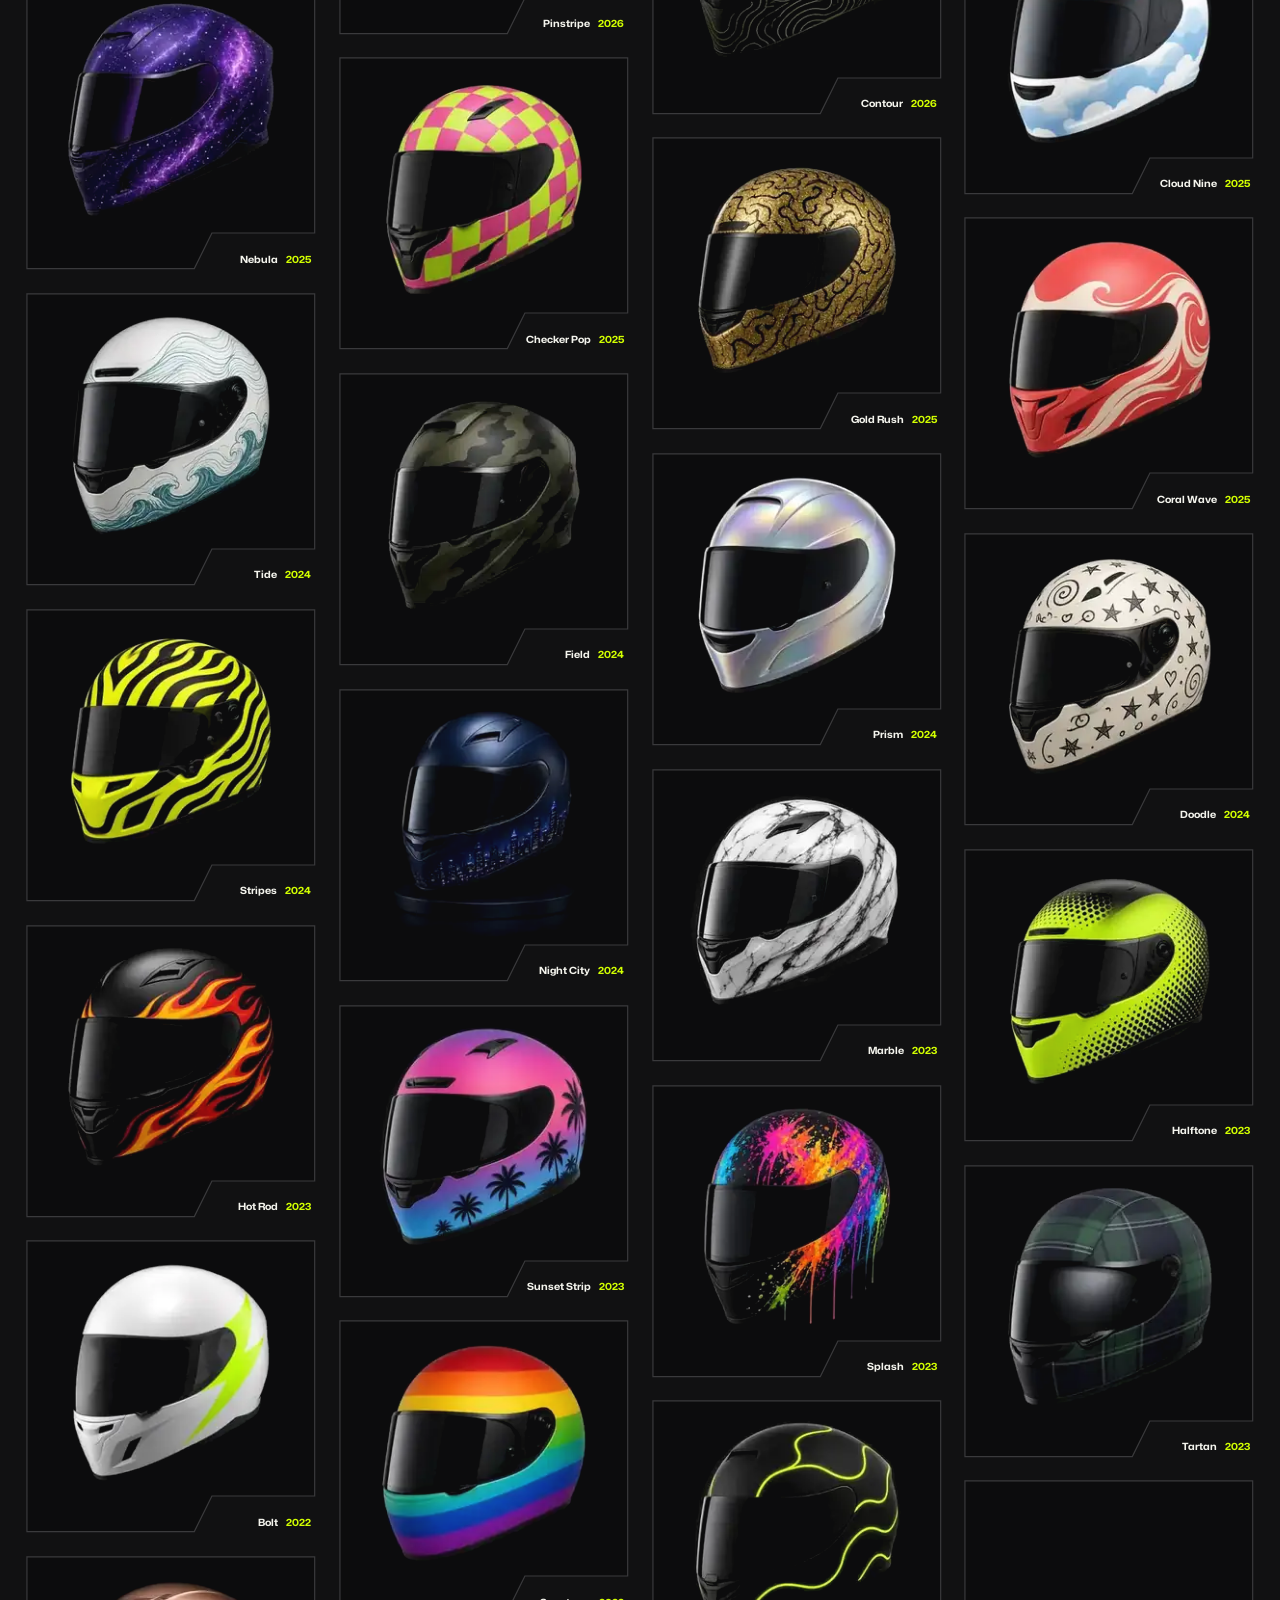
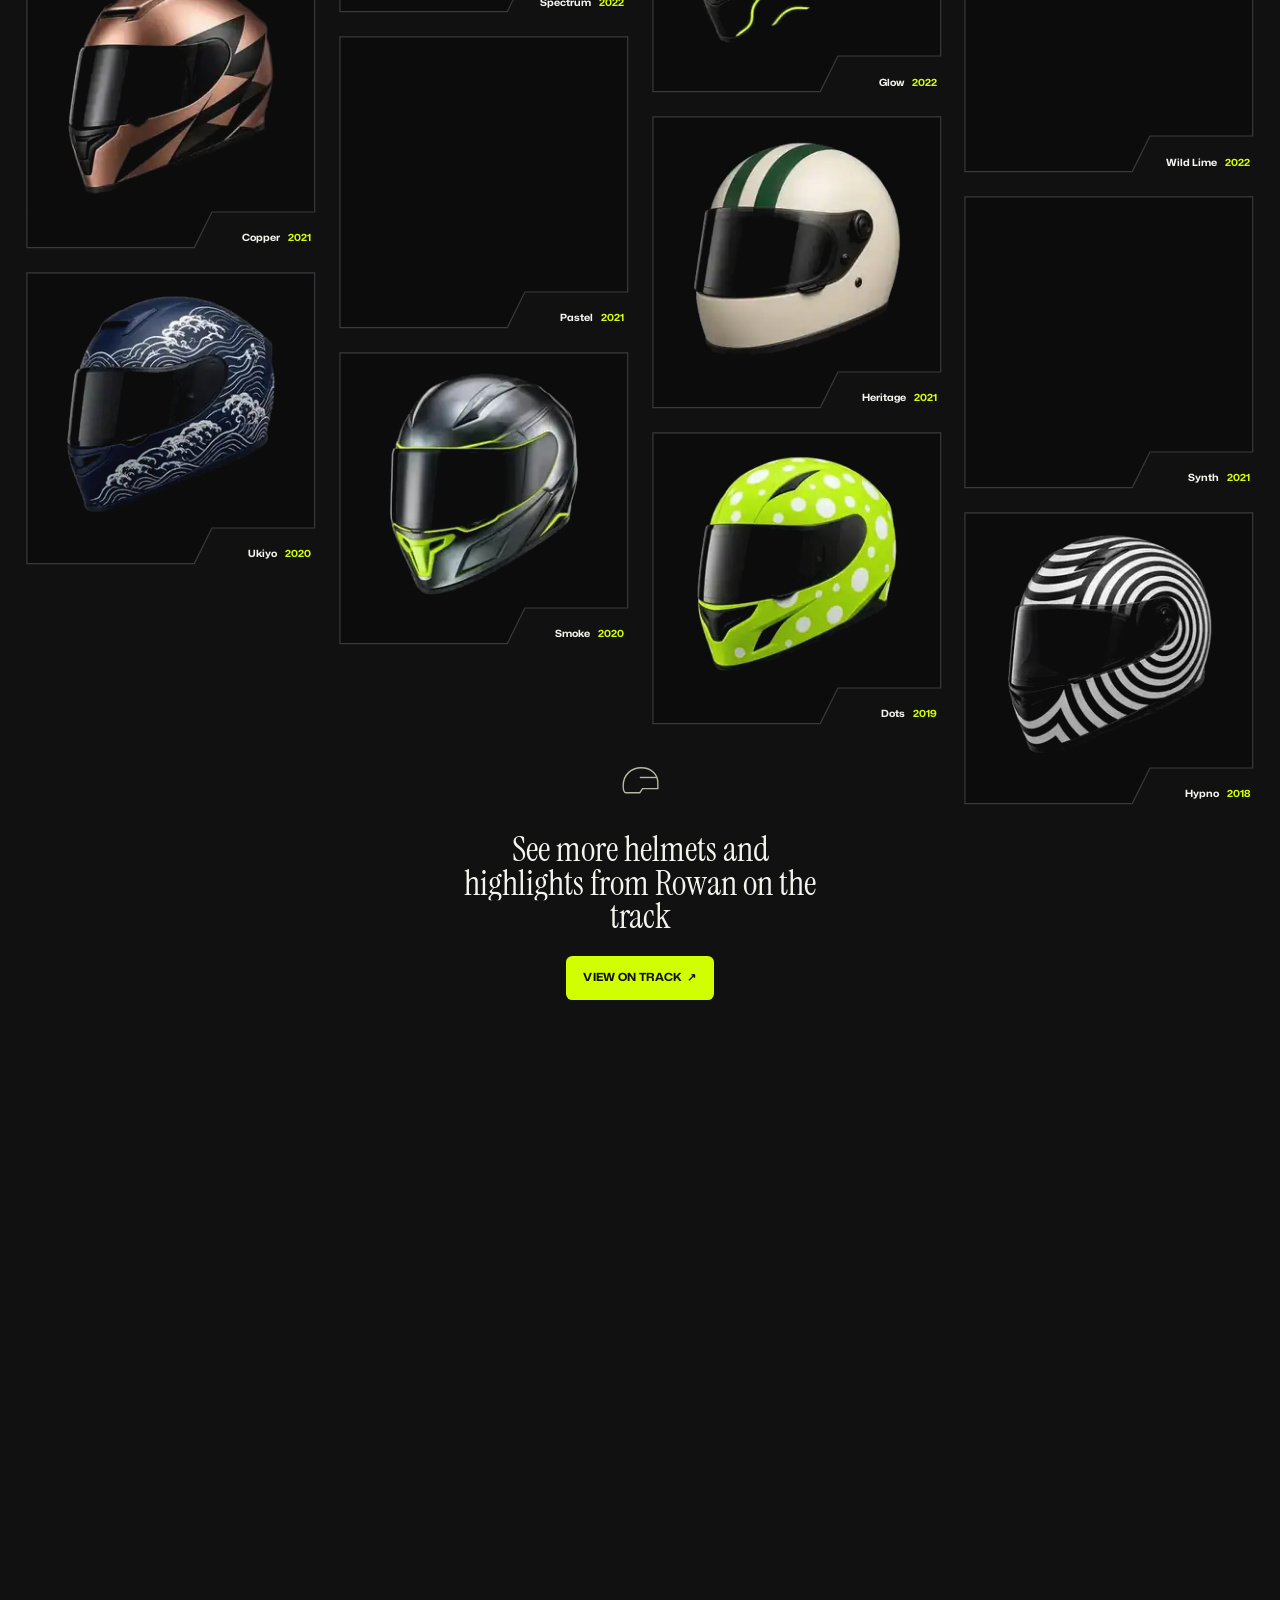
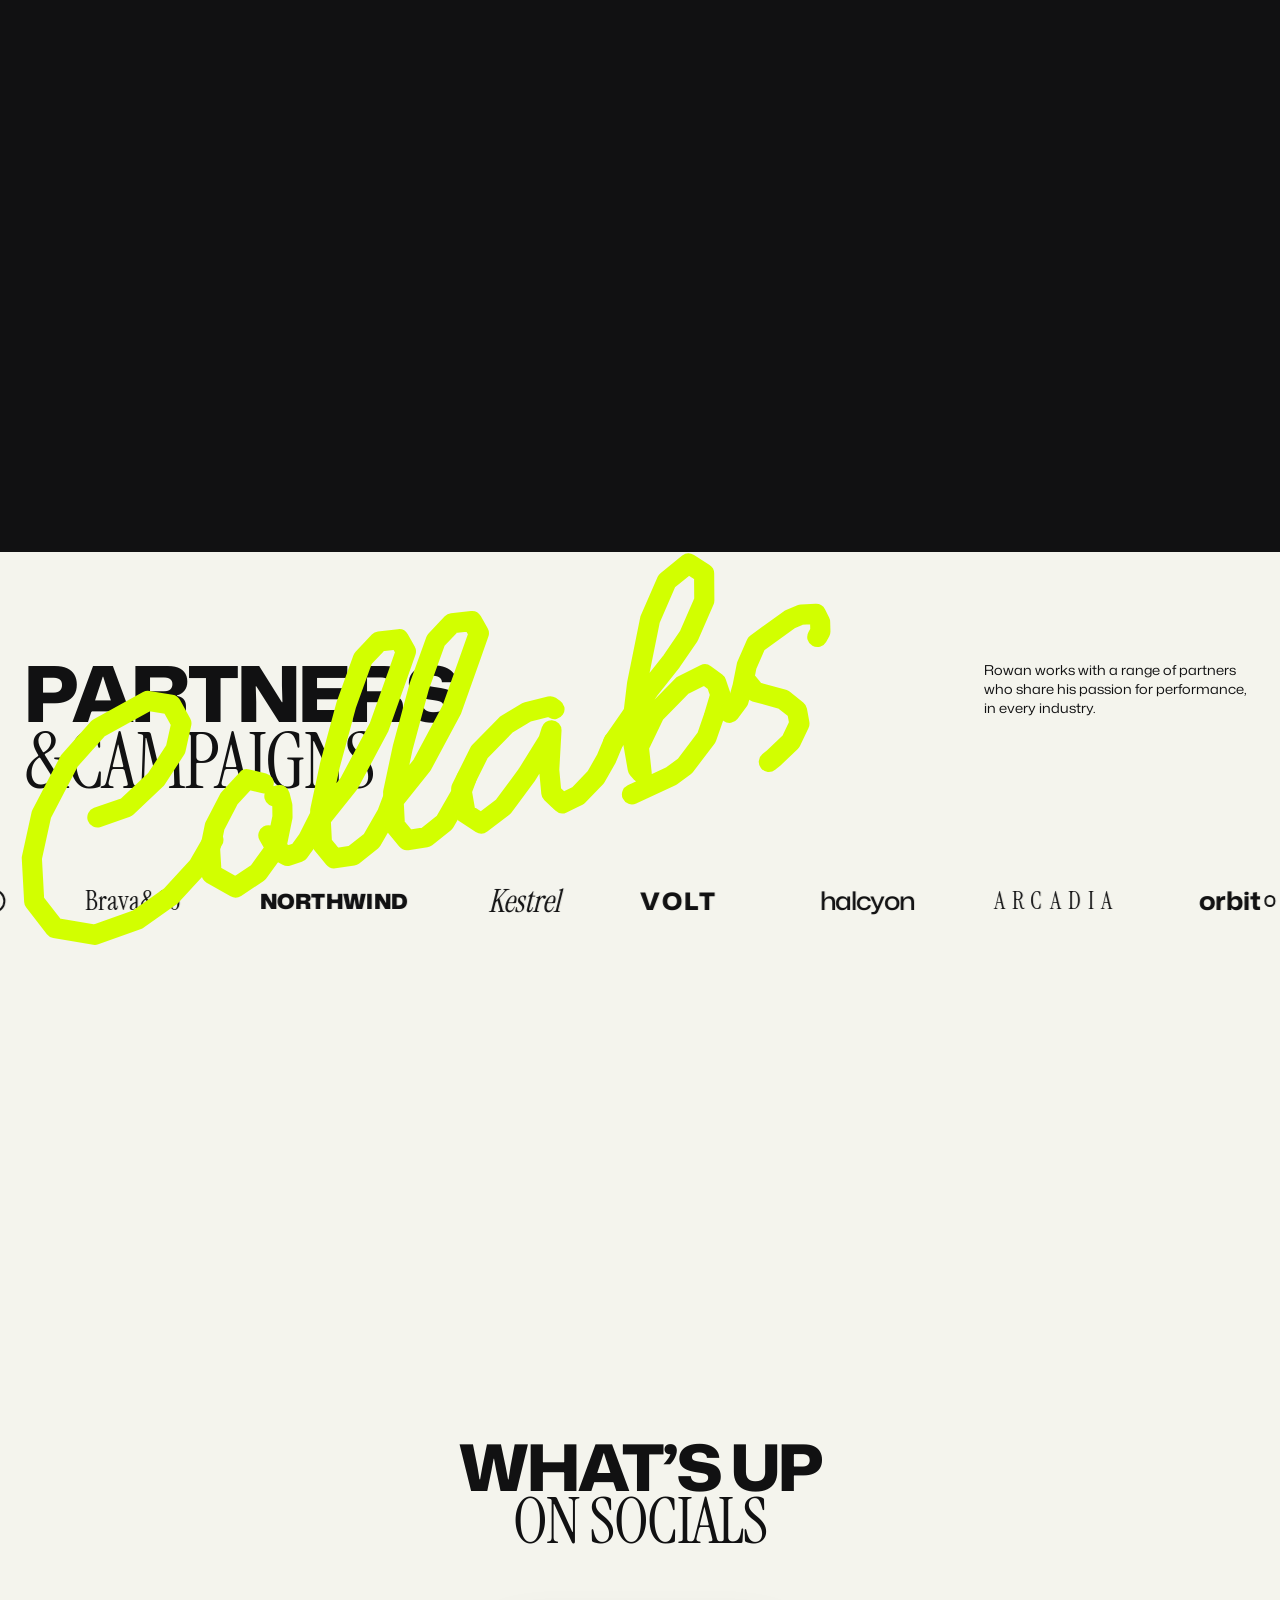
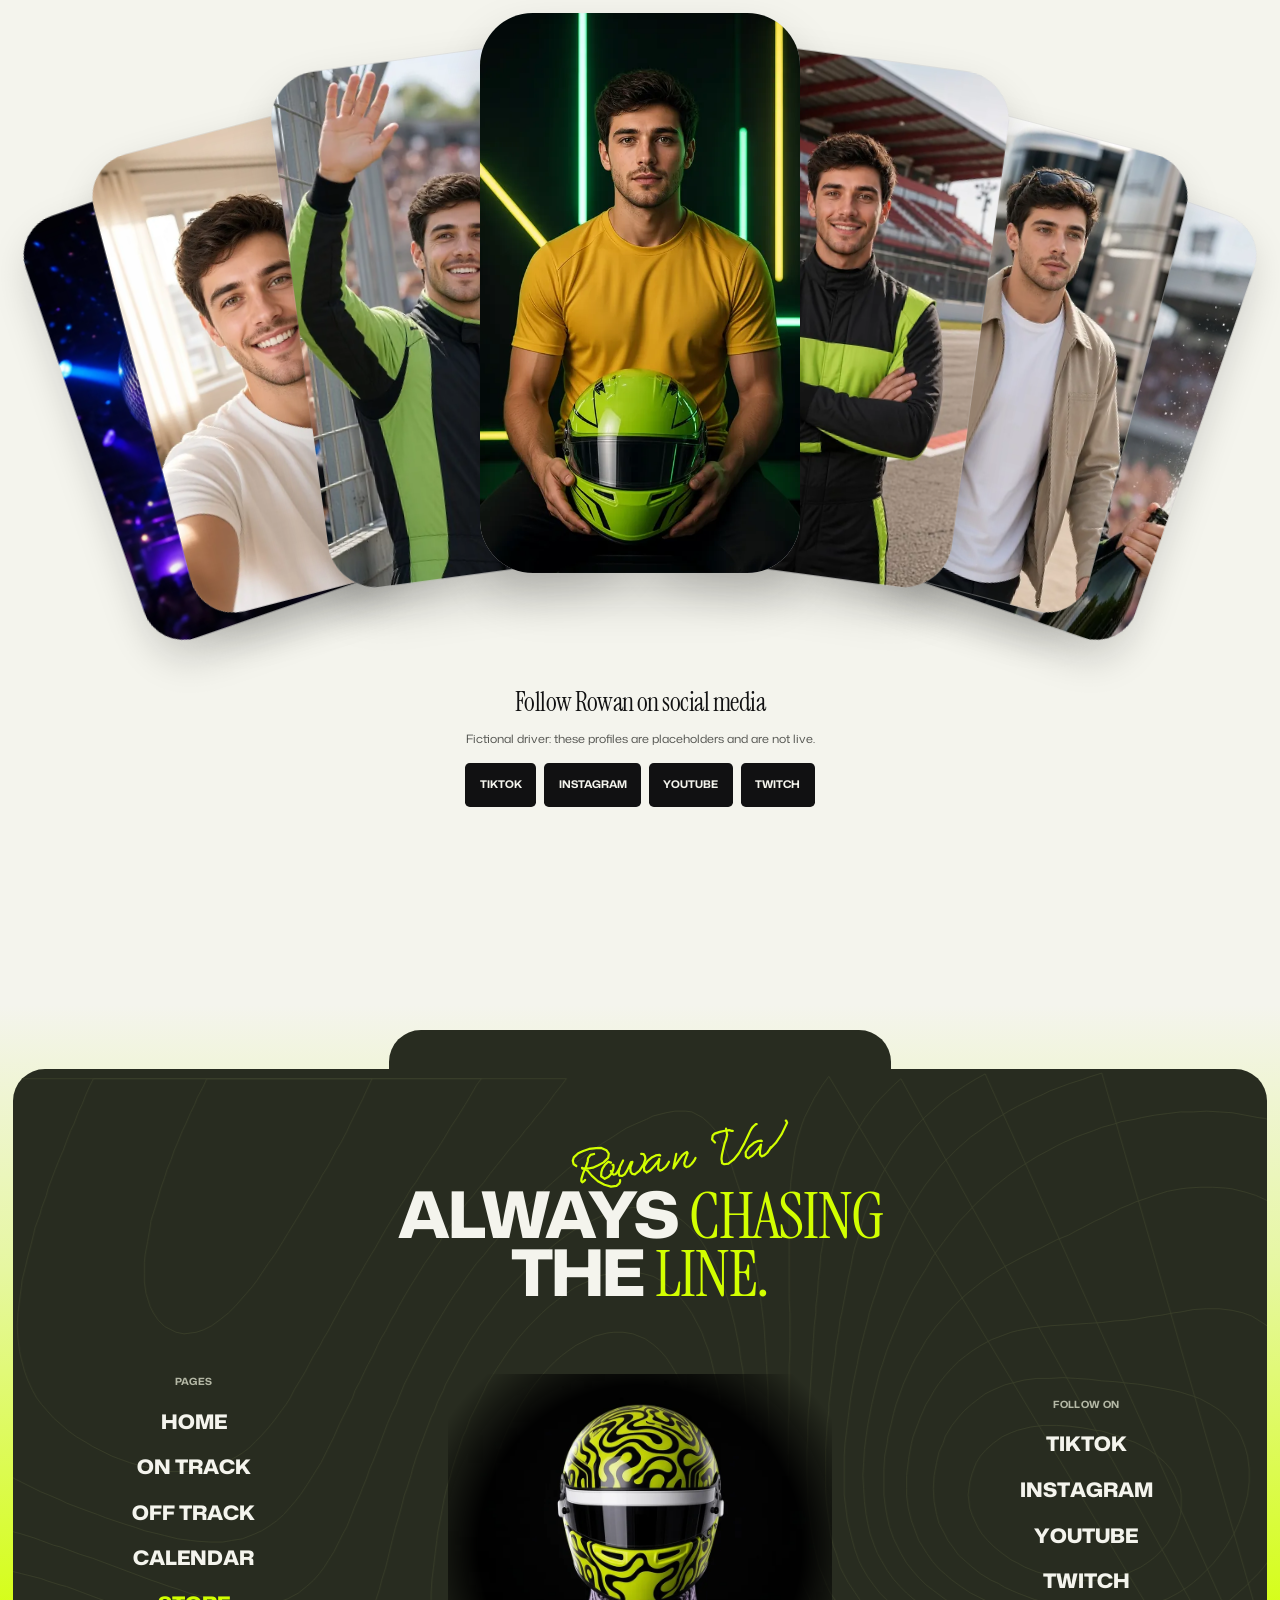
==== commit f8c16256: "v2: rewritten copy, real link targets, stroke-drawn handwriting (ON/OFF/Collabs/signature), 32-helme" ====
--- a/index.html
+++ b/index.html
@@ -7,10 +7,10 @@
 <meta name="description" content="Rowan Vale, fictional racing driver. A motion design demo: helmets, on track, off track and partners.">
 <meta name="theme-color" content="#f8f8f3">
 <link rel="icon" href="data:image/svg+xml,%3Csvg xmlns=%22http://www.w3.org/2000/svg%22 viewBox=%220 0 40 40%22%3E%3Crect width=%2240%22 height=%2240%22 rx=%228%22 fill=%22%23d2ff00%22/%3E%3Ctext x=%2220%22 y=%2228%22 font-size=%2220%22 text-anchor=%22middle%22 font-family=%22serif%22%3ERV%3C/text%3E%3C/svg%3E">
-<link rel="preload" href="fonts/monasans.woff2?v=1d" as="font" type="font/woff2" crossorigin>
-<link rel="preload" href="fonts/instrumentserif.woff2?v=1d" as="font" type="font/woff2" crossorigin>
-<link rel="preload" href="assets/img/hero_face.webp?v=1d" as="image" fetchpriority="high">
-<link rel="stylesheet" href="style.css?v=1d">
+<link rel="preload" href="fonts/monasans.woff2?v=2" as="font" type="font/woff2" crossorigin>
+<link rel="preload" href="fonts/instrumentserif.woff2?v=2" as="font" type="font/woff2" crossorigin>
+<link rel="preload" href="assets/img/hero_face.webp?v=2" as="image" fetchpriority="high">
+<link rel="stylesheet" href="style.css?v=2">
 </head>
 <body class="is-loading">
 <a class="skip" href="#main">Skip to content</a>
@@ -28,7 +28,7 @@
 
 <div class="menu" id="menu" role="dialog" aria-modal="true" aria-label="Menu" hidden>
   <nav aria-label="Main">
-    <a href="#top">Home</a><a href="#on-track">On track</a><a href="#off-track">Off track</a><a href="#helmets">Helmets</a><a href="#store">Store</a>
+    <a href="#top">Home</a><a href="#on-track">On track</a><a href="#off-track">Off track</a><a href="#helmets">Helmets</a><a href="calendar.html">Calendar</a><a href="#store">Store</a>
   </nav>
   <p class="menu-foot">Rowan Vale · fictional driver · motion demo</p>
 </div>
@@ -41,22 +41,22 @@
   <div class="hero-stick">
     <div class="topo topo-hero" aria-hidden="true"></div>
     <div class="hero-marquee" aria-hidden="true">
-      <div class="mq-row mq-a"><div class="row-inner"><span>We did it at home&nbsp;·&nbsp;</span><span>We did it at home&nbsp;·&nbsp;</span><span>We did it at home&nbsp;·&nbsp;</span></div></div>
-      <div class="mq-row mq-b"><div class="row-inner"><span>A home weekend I will remember forever&nbsp;·&nbsp;</span><span>A home weekend I will remember forever&nbsp;·&nbsp;</span></div></div>
+      <div class="mq-row mq-a"><div class="row-inner"><span>Built lap by lap&nbsp;·&nbsp;</span><span>Built lap by lap&nbsp;·&nbsp;</span><span>Built lap by lap&nbsp;·&nbsp;</span></div></div>
+      <div class="mq-row mq-b"><div class="row-inner"><span>A coastline Sunday that changed everything&nbsp;·&nbsp;</span><span>A coastline Sunday that changed everything&nbsp;·&nbsp;</span></div></div>
     </div>
     <div class="hero-target" aria-hidden="true"></div>
     <div class="hero-media"><div class="hero-zoom">
-      <img class="hero-img" src="assets/img/hero_face.webp?v=1d" width="1600" height="900" alt="Portrait of Rowan Vale, fictional racing driver, in a swirl-patterned jacket">
-      <img class="hero-img hero-tint" src="assets/img/hero_face_tint.webp?v=1d" width="1200" height="675" alt="" aria-hidden="true" loading="lazy">
+      <img class="hero-img" src="assets/img/hero_face.webp?v=2" width="1600" height="900" alt="Portrait of Rowan Vale, fictional racing driver, in a swirl-patterned jacket">
+      <img class="hero-img hero-tint hero-bw" src="assets/img/msg_bw.webp?v=2" width="900" height="675" alt="" aria-hidden="true" loading="lazy">
       <canvas class="hero-canvas" aria-hidden="true"></canvas>
     </div></div>
     <div class="hero-msg" aria-hidden="true"><svg class="mono" viewBox="0 0 40 40"><path d="M8 6h10c6 0 9 3 9 8 0 4-2 6-5 7l6 13h-6l-5-12h-4v12H8zM13 10v8h5c2.5 0 4-1.4 4-4s-1.5-4-4-4z" fill="currentColor"/></svg><span class="msg-t">Message from Rowan</span></div>
-    <svg class="signature" viewBox="0 0 600 340" aria-hidden="true"><path d="M40 250 C120 230 300 120 470 40 C380 120 280 210 250 300 C290 240 330 190 360 180 C350 220 340 250 352 258 C372 238 392 206 410 196 C404 226 408 246 424 244 C452 226 470 196 500 186 L190 270 C330 230 470 200 560 170"/></svg>
+    <svg class="hw signature hw-sig" viewBox="-26 28 4981 996" aria-hidden="true" focusable="false" stroke-width="48"><path d="M498 227 L419 236 L356 299 L340 362 L293 466 L208 602 L154 714.9 L142 765.4 L161 796.9 L198 781.1 L220 762.2 L227 755.9"/><path d="M81.9 431 L28.4 381 L22 305 L53.5 239 L161 164 L274 129 L406 104 L558 107 L671 120 L772 183 L813 264 L788 353 L677 435 L554 479 L432 516 L334 520 L202 507 L198 485 L312 570 L381 683 L498 822 L627 917 L762 976 L882 976 L945 939 L970 901 L976 866.1"/><path d="M834 463 L781 435 L705.1 485 L632.7 567 L598.1 639 L582.3 724.4 L651.6 790.5 L740 759.1 L822 690 L869 592 L878 554 L878 516 L859 516"/><path d="M806 642 L822 699 L853 727.6 L894 724.4 L935 690 L998 617"/><path d="M1099.3 454 L1017.4 573 L973.3 680 L967 730.7 L979.6 768.5 L1026.8 781.1 L1086.7 759.1 L1150 687 L1225 573 L1266 510 L1295 513 L1235 624 L1225 714.9 L1254 768.5 L1310 784.2 L1421 718.1 L1531 595 L1581 488 L1581 431 L1559 378 L1506 365"/><path d="M2079 617 L2041 668 L1990 721.2 L1915 768.5 L1855 781.1 L1827 737 L1839 658 L1880 526 L1861 557 L1760 655 L1653.3 743.3 L1565.1 781.1 L1521 733.9 L1527.3 646 L1618.6 539 L1732 469 L1814 444 L1896 444 L1908 457"/><path d="M2258 472 L2151 774.8 L2293 614 L2381 520 L2444 482 L2491 463 L2504 488 L2441 605 L2400 699 L2403 752.8 L2438 784.2 L2497 774.8 L2560 730.7 L2623 668 L2658 617"/><path d="M3121.5 346 L3068 271 L3093.2 189 L3140.5 154 L3257 132 L3370 123 L3459 123 L3515 145 L3537 151"/><path d="M3399 82 L3405 214 L3367 318 L3326 390 L3279 510 L3232 633 L3210 718.1 L3213 809.5 L3254 837.8 L3345 837.8 L3468 768.5 L3600 646 L3745 457 L3852 293 L3912 202 L3963 138 L4007 104 L4051 76 L4069.7 76"/><path d="M4300 617 L4262 668 L4211 721.2 L4136 768.5 L4076 781.1 L4048 737 L4060 658 L4101 526 L4082 557 L3981 655 L3874.3 743.3 L3786.1 781.1 L3742 733.9 L3748.3 646 L3839.6 539 L3953 469 L4035 444 L4117 444 L4129 457"/><path d="M4305.8 624 L4422.4 535 L4570 372 L4677 211 L4725 138 L4712 91 L4643 82 L4574 126 L4479 268 L4372 460 L4302.6 602 L4280.6 714.9 L4309 774.8 L4375.1 781.1 L4451 746.4 L4526 668 L4561 617"/><path d="M4658.1 630 L4740 589 L4809 551 L4844 494 L4831 450 L4772 444 L4655 513 L4607.8 548 L4557.4 608 L4525.9 661 L4519.6 711.8 L4541.6 755.9 L4623.5 790.5 L4762 755.9 L4806 718.1 L4869 665 L4907 617"/><path d="M395 970 C1728 890 3457 860 5037 760"/></svg>
     <div class="next-race" aria-label="Next race">
       <span class="eyebrow">Next race</span>
       <svg viewBox="0 0 80 40" aria-hidden="true"><path d="M4 30 L20 30 L30 12 L52 10 L60 22 L76 24" fill="none" stroke="currentColor" stroke-width="1.5"/></svg>
       <b>Coastline GP</b>
-      <span class="eyebrow">Racing since 2019</span>
+      <span class="eyebrow">On the grid since 2017</span>
     </div>
     <h1 class="sr">Rowan Vale — racing driver</h1>
   </div>
@@ -68,7 +68,7 @@
   <div class="topo topo-dark" aria-hidden="true"></div>
   <div class="mani-in">
     <svg class="mini-helmet" viewBox="0 0 60 44" aria-hidden="true"><path d="M6 30C6 14 18 4 32 4s24 9 24 22v8H34l-4 6H10C7 40 6 35 6 30z" fill="none" stroke="currentColor" stroke-width="2"/><path d="M30 18h24" stroke="currentColor" stroke-width="2"/></svg>
-    <p class="eyebrow c-lime" data-high="right,lime">Racing since 2019</p>
+    <p class="eyebrow c-lime" data-high="right,lime">Full throttle since 2017</p>
     <p class="mani-text" data-split data-high="right,lime-off"><strong>Pushing</strong> limits, chasing <strong>wins</strong>, giving it all in every way. Building a <strong>legacy</strong> in motorsport on and off the track.</p>
   </div>
 </section>
@@ -78,16 +78,16 @@
   <div class="horiz-stick">
     <div class="topo topo-horiz" aria-hidden="true"></div>
     <div class="horiz-track">
-      <div class="h-item h-quote"><p class="h-q" data-split data-high="right,lime">It doesn’t matter <b>where</b> you start, it’s <b>how</b> you progress from there.</p><svg class="h-sig" viewBox="0 0 120 30" aria-hidden="true"><path d="M4 22C30 4 50 26 70 12S110 10 116 6" fill="none" stroke="currentColor" stroke-width="3" stroke-linecap="round"/></svg></div>
-      <figure class="h-item s-l t-1"><span class="cap-bar"></span><div class="h-img" data-img-hl><img src="assets/img/g_podium.webp?v=1d" width="900" height="675" loading="lazy" alt="Rowan Vale celebrating on the podium with a peace sign"></div><figcaption>Coastline GP, 2024</figcaption></figure>
-      <figure class="h-item s-s t-2"><span class="cap-bar"></span><div class="h-img" data-img-hl><img src="assets/img/g_golf.webp?v=1d" width="500" height="500" loading="lazy" alt="Black and white photo of a golf swing between palm trees"></div><figcaption>Off days, 2024</figcaption></figure>
-      <figure class="h-item s-m t-3"><span class="cap-bar"></span><div class="h-img" data-img-hl><img src="assets/img/g_helmetfront.webp?v=1d" width="500" height="500" loading="lazy" alt="Lime race helmet with black squiggles under pit lane lights"></div><figcaption>Night race, 2023</figcaption></figure>
-      <figure class="h-item s-s t-4"><span class="cap-bar"></span><div class="h-img" data-img-hl><img src="assets/img/g_press.webp?v=1d" width="500" height="500" loading="lazy" alt="Rowan Vale smiling at a press conference"></div><figcaption>Media day, 2025</figcaption></figure>
-      <figure class="h-item s-l t-5"><span class="cap-bar"></span><div class="h-img" data-img-hl><img src="assets/img/g_cockpit.webp?v=1d" width="800" height="800" loading="lazy" alt="Rowan Vale seated in the cockpit in the garage"></div><figcaption>Harbour Circuit, 2024</figcaption></figure>
-      <div class="h-item h-text"><p data-split data-high="right,dark-green-tint-1">Since I was seven and sat in a kart for the first time, I’ve worked every day to make that dream real.</p></div>
-      <figure class="h-item s-s t-6"><span class="cap-bar"></span><div class="h-img" data-img-hl><img src="assets/img/g_gala.webp?v=1d" width="500" height="667" loading="lazy" alt="Black and white photo of Rowan Vale laughing at a gala"></div><figcaption>Performance Gala, 2024</figcaption></figure>
-      <figure class="h-item s-m t-7"><span class="cap-bar"></span><div class="h-img" data-img-hl><img src="assets/img/g_fans.webp?v=1d" width="600" height="800" loading="lazy" alt="Rowan Vale waving to fans at the fence"></div><figcaption>Home race, 2025</figcaption></figure>
-      <figure class="h-item s-s t-8"><span class="cap-bar"></span><div class="h-img" data-img-hl><img src="assets/img/g_paddock.webp?v=1d" width="600" height="800" loading="lazy" alt="Rowan Vale walking through the paddock with a backpack"></div><figcaption>Paddock, 2024</figcaption></figure>
+      <div class="h-item h-quote"><p class="h-q" data-split data-high="right,lime">The <b>grid</b> slot is just a number, what <b>counts</b> is every lap after it.</p><svg class="h-sig" viewBox="0 0 120 30" aria-hidden="true"><path d="M4 22C30 4 50 26 70 12S110 10 116 6" fill="none" stroke="currentColor" stroke-width="3" stroke-linecap="round"/></svg></div>
+      <figure class="h-item s-l t-1"><span class="cap-bar"></span><div class="h-img" data-img-hl><img src="assets/img/g_podium.webp?v=2" width="900" height="675" loading="lazy" alt="Rowan Vale celebrating on the podium with a peace sign"></div><figcaption>Coastline GP, 2024</figcaption></figure>
+      <figure class="h-item s-s t-2"><span class="cap-bar"></span><div class="h-img" data-img-hl><img src="assets/img/g_golf.webp?v=2" width="500" height="500" loading="lazy" alt="Black and white photo of a golf swing between palm trees"></div><figcaption>Off days, 2024</figcaption></figure>
+      <figure class="h-item s-m t-3"><span class="cap-bar"></span><div class="h-img" data-img-hl><img src="assets/img/g_helmetfront.webp?v=2" width="500" height="500" loading="lazy" alt="Lime race helmet with black squiggles under pit lane lights"></div><figcaption>Night race, 2023</figcaption></figure>
+      <figure class="h-item s-s t-4"><span class="cap-bar"></span><div class="h-img" data-img-hl><img src="assets/img/g_press.webp?v=2" width="500" height="500" loading="lazy" alt="Rowan Vale smiling at a press conference"></div><figcaption>Media day, 2025</figcaption></figure>
+      <figure class="h-item s-l t-5"><span class="cap-bar"></span><div class="h-img" data-img-hl><img src="assets/img/g_cockpit.webp?v=2" width="800" height="800" loading="lazy" alt="Rowan Vale seated in the cockpit in the garage"></div><figcaption>Harbour Circuit, 2024</figcaption></figure>
+      <div class="h-item h-text"><p data-split data-high="right,dark-green-tint-1">At twelve I borrowed a rental kart for one afternoon, and I’ve been chasing that first rush ever since.</p></div>
+      <figure class="h-item s-s t-6"><span class="cap-bar"></span><div class="h-img" data-img-hl><img src="assets/img/g_gala.webp?v=2" width="500" height="667" loading="lazy" alt="Black and white photo of Rowan Vale laughing at a gala"></div><figcaption>Winter ball, 2024</figcaption></figure>
+      <figure class="h-item s-m t-7"><span class="cap-bar"></span><div class="h-img" data-img-hl><img src="assets/img/g_fans.webp?v=2" width="600" height="800" loading="lazy" alt="Rowan Vale waving to fans at the fence"></div><figcaption>Fan zone, 2025</figcaption></figure>
+      <figure class="h-item s-s t-8"><span class="cap-bar"></span><div class="h-img" data-img-hl><img src="assets/img/g_paddock.webp?v=2" width="600" height="800" loading="lazy" alt="Rowan Vale walking through the paddock with a backpack"></div><figcaption>Paddock, 2024</figcaption></figure>
       <div class="h-item h-end"></div>
     </div>
   </div>
@@ -97,21 +97,22 @@
 <section class="otot" data-nav="light" id="off-track">
   <div class="topo topo-light" aria-hidden="true"></div>
   <div class="otot-top">
-    <img class="otot-img otot-l" src="assets/img/on_helmet.webp?v=1d" width="700" height="933" loading="lazy" alt="Lime helmet with black squiggles in side profile">
-    <img class="otot-img otot-r" src="assets/img/off_face.webp?v=1d" width="700" height="933" loading="lazy" alt="Rowan Vale in side profile">
+    <img class="otot-img otot-l" src="assets/img/on_helmet.webp?v=2" width="700" height="933" loading="lazy" alt="Lime helmet with black squiggles in side profile">
+    <img class="otot-img otot-r" src="assets/img/off_face.webp?v=2" width="700" height="933" loading="lazy" alt="Rowan Vale in side profile">
     <div class="otot-col otot-c1">
-      <svg class="script s-on" viewBox="0 0 160 110" aria-hidden="true" focusable="false"><text x="4" y="92">ON</text></svg>
+      <svg class="hw s-on" viewBox="-32 15 1878 981" aria-hidden="true" focusable="false" stroke-width="70"><path d="M37.8 472 L37.8 466 L88.2 309 L186 202 L334 120 L444 85 L551 88 L652 104 L737 173 L778 274 L791 346 L775 476 L728 602 L636 721.2 L542 800 L447 844.1 L290 853.5 L180 800 L117 671 L129 504 L183 400 L268 299 L353 255 L419 224 L460 224 L504 230"/><path d="M620 837.8 L639 891.4 L696 926 L783.9 907 L887.8 834.6 L979 693 L1064 529 L1124 368 L1171 239 L1200 142 L1209 472 L1231 611 L1297 765.4 L1357 818.9 L1423 834.6 L1493 800 L1581 671 L1638 526 L1675 328 L1682 211 L1669 154 L1647 91 L1694 157 L1723 195 L1748 214 L1776 230"/><path d="M1008 287 L1020 283 L1108 242 L1143 205 L1178 142"/><path d="M1008 287 L1020 283 L1108 242 L1143 205 L1178 142"/></svg>
       <h2 class="otot-h" data-high="left,dark-green-tint-1"><span class="serif">On</span><br>Track</h2>
       <p class="otot-p" data-high="left,dark-green-tint-1,200">Results, stats and photos from trackside.</p>
-      <a class="btn-round" href="#helmets" aria-label="Go to on track"><svg viewBox="0 0 16 16"><path d="M5 11 11 5M6 5h5v5" fill="none" stroke="currentColor" stroke-width="1.6"/></svg></a>
+      <a class="btn-round" href="#on-track" aria-label="Go to on track"><svg viewBox="0 0 16 16"><path d="M5 11 11 5M6 5h5v5" fill="none" stroke="currentColor" stroke-width="1.6"/></svg></a>
     </div>
     <div class="otot-col otot-c2">
+      <svg class="hw s-off" viewBox="-32 15 2404 909" aria-hidden="true" focusable="false" stroke-width="70"><path d="M37.8 472 L37.8 466 L88.2 309 L186 202 L334 120 L444 85 L551 88 L652 104 L737 173 L778 274 L791 346 L775 476 L728 602 L636 721.2 L542 800 L447 844.1 L290 853.5 L180 800 L117 671 L129 504 L183 400 L268 299 L353 255 L419 224 L460 224 L504 230"/><path d="M1367 224 L1285 249 L1219 321 L1181 416 L1127 504 L1067 630 L1014 724.4 L1008 774.8 L1026 800 L1074 790.5 L1102 752.8 L1118 733.9"/><path d="M922.5 428 L875.2 397 L843.7 324 L894.1 211 L995 148 L1196 110 L1363 126 L1480 142 L1559 142 L1641 145 L1678 123 L1663 120 L1590 195 L1568 246 L1571 293"/><path d="M1080 491 L1045 513 L1420 469"/><path d="M1991 224 L1909 249 L1843 321 L1805 416 L1751 504 L1691 630 L1638 724.4 L1632 774.8 L1650 800 L1698 790.5 L1726 752.8 L1742 733.9"/><path d="M1546.5 428 L1499.2 397 L1467.7 324 L1518.1 211 L1619 148 L1820 110 L1987 126 L2104 142 L2183 142 L2265 145 L2302 123 L2287 120 L2214 195 L2192 246 L2195 293"/><path d="M1704 491 L1669 513 L2044 469"/></svg>
       <h2 class="otot-h" data-high="right,dark-green-tint-1"><span class="serif">Off</span><br>Track</h2>
       <p class="otot-p" data-high="right,dark-green-tint-1,200">Campaigns, shoots and stories for the fans.</p>
       <a class="btn-round" href="#collabs" aria-label="Go to off track"><svg viewBox="0 0 16 16"><path d="M5 11 11 5M6 5h5v5" fill="none" stroke="currentColor" stroke-width="1.6"/></svg></a>
     </div>
   </div>
-  <div class="otot-bottom" data-otot-bottom><img src="assets/img/garage.webp?v=1d" width="1600" height="900" loading="lazy" alt="Team garage with a lime helmet on a stand and Rowan Vale looking down"></div>
+  <div class="otot-bottom" data-otot-bottom><img src="assets/img/garage.webp?v=2" width="1280" height="720" loading="lazy" alt="Team garage with a lime helmet on a stand and Rowan Vale looking down"></div>
 </section>
 
 <!-- 6 HELMETS -->
@@ -119,7 +120,7 @@
   <div class="hel-head">
     <p class="eyebrow" data-high="right,lime">Helmets</p>
     <h2 class="hel-title" data-high="right,lime,200"><span class="serif">Hall of</span> Fame</h2>
-    <p class="hel-p">From playful blobs to one-off specials, every helmet tells the story of a weekend.</p>
+    <p class="hel-p">From lime squiggles to one-night specials, each lid carries the memory of a single weekend.</p>
   </div>
   <div class="hel-grid" data-helmet-grid></div>
   <div class="hel-cta">
@@ -134,13 +135,13 @@
   <div class="visor" data-visor>
     <div class="store-in">
       <div class="store-copy">
-        <p class="eyebrow" data-high="right,dark-green-tint-1">Store · New drop</p>
-        <h2 class="store-h" data-high="right,dark-green-tint-1,200"><span class="serif">Season</span><br>Champion</h2>
-        <p class="store-p">A collection for the fans who never stopped believing. Wear it, frame it, keep it forever.</p>
-        <a class="btn-dark" href="#store" data-hover><span class="t" data-text="VISIT THE STORE  ↗">VISIT THE STORE&nbsp;&nbsp;↗</span></a>
+        <p class="eyebrow" data-high="right,dark-green-tint-1">Store · RV07 drop</p>
+        <h2 class="store-h" data-high="right,dark-green-tint-1,200"><span class="serif">Line</span><br>Chaser</h2>
+        <p class="store-p">Rowan’s own numbered collection, made for the people in the grandstands. Wear it, keep it, pass it on.</p>
+        <a class="btn-dark" href="store.html" data-hover><span class="t" data-text="VISIT THE STORE  ↗">VISIT THE STORE&nbsp;&nbsp;↗</span></a>
       </div>
-      <div class="store-img s1" data-img-hl><img src="assets/img/champ_hoodie.webp?v=1d" width="1200" height="900" loading="lazy" alt="Back of a black hoodie with a Champion collegiate print in a sunny courtyard"></div>
-      <div class="store-img s2" data-img-hl><img src="assets/img/champ_gold.webp?v=1d" width="600" height="800" loading="lazy" alt="Brushed gold collector box engraved with Champion"></div>
+      <div class="store-img s1" data-img-hl><img src="assets/img/rv_hoodie.webp?v=2" width="1152" height="864" loading="lazy" alt="Back of a black Line Chaser hoodie with a lime RV monogram in a sunny courtyard"></div>
+      <div class="store-img s2" data-img-hl><img src="assets/img/rv_box.webp?v=2" width="600" height="800" loading="lazy" alt="Matte black RV07 collector box with a lime scarf inside"></div>
     </div>
   </div>
 </section>
@@ -149,7 +150,7 @@
 <section class="collabs" id="collabs" data-nav="light">
   <div class="col-head">
     <h2 class="col-title" data-high="right,dark-green-tint-1"><span class="mona">Partners</span><br><span class="serif">&amp;Campaigns</span></h2>
-    <svg class="script s-collab" viewBox="0 0 620 220" aria-hidden="true" focusable="false"><text x="6" y="180">Collabs</text></svg>
+    <svg class="hw s-collab" viewBox="-57 9 3022 893" aria-hidden="true" focusable="false" stroke-width="70"><path d="M296 438 L403 428 L526 359 L617 274 L658 192 L639 120 L564 88 L375 138 L249 224 L110 381 L41 520 L12.6 668 L59.9 774.8 L189 831.5 L346 815.8 L476 765.4 L595 687 L668 611"/><path d="M885 463 L832 435 L756.1 485 L683.7 567 L649.1 639 L633.3 724.4 L702.6 790.5 L791 759.1 L873 690 L920 592 L929 554 L929 516 L910 516"/><path d="M857 642 L873 699 L904 727.6 L945 724.4 L986 690 L1049 617"/><path d="M1055.8 624 L1172.4 535 L1320 372 L1427 211 L1475 138 L1462 91 L1393 82 L1324 126 L1229 268 L1122 460 L1052.6 602 L1030.6 714.9 L1059 774.8 L1125.1 781.1 L1201 746.4 L1276 668 L1311 617"/><path d="M1316.8 624 L1433.4 535 L1581 372 L1688 211 L1736 138 L1723 91 L1654 82 L1585 126 L1490 268 L1383 460 L1313.6 602 L1291.6 714.9 L1320 774.8 L1386.1 781.1 L1462 746.4 L1537 668 L1572 617"/><path d="M2098 617 L2060 668 L2009 721.2 L1934 768.5 L1874 781.1 L1846 737 L1858 658 L1899 526 L1880 557 L1779 655 L1672.3 743.3 L1584.1 781.1 L1540 733.9 L1546.3 646 L1637.6 539 L1751 469 L1833 444 L1915 444 L1927 457"/><path d="M2097.5 617 L2176.2 548 L2261 472 L2362 394 L2441 324 L2523 217 L2545 126 L2501 79 L2413 120 L2324 236 L2226.6 441 L2166.8 598 L2157.4 727.6 L2166.8 746.4 L2179.4 655 L2261 557 L2378 485 L2463 466 L2494 504 L2498 548 L2457 617 L2416 680 L2318 759.1 L2264 781.1 L2116.4 809.5"/><path d="M2513.5 617 L2554.4 583 L2579.6 539 L2611.1 472 L2662 406 L2794 353 L2838 346 L2888 356 L2895 387 L2888 419 L2873 435"/><path d="M2598.5 526 L2617.5 567 L2706 617 L2743 665 L2740 711.8 L2696 765.4 L2623.8 806.3 L2576.5 828.4 L2519.8 831.5 L2510.4 818.9 L2510.4 784.2 L2529.2 765.4"/></svg>
     <p class="col-p" data-high="right,dark-green-tint-1,200">Rowan works with a range of partners who share his passion for performance, in every industry.</p>
   </div>
   <div class="marquee" data-mq data-speed="40" data-dir="right" data-dup="3" data-ss="10" aria-label="Fictional partner logos">
@@ -161,16 +162,17 @@
 <section class="socials" data-nav="light">
   <h2 class="soc-title" data-oval><span class="mona">What’s up</span><br><span class="serif">On socials</span></h2>
   <div class="fan" data-fan>
-    <div class="fan-c"><img src="assets/img/s_disco.webp?v=1d" width="520" height="924" loading="lazy" alt="Disco ball in blue light"></div>
-    <div class="fan-c"><img src="assets/img/s_selfie.webp?v=1d" width="520" height="924" loading="lazy" alt="Selfie of Rowan Vale in a white t-shirt"></div>
-    <div class="fan-c"><img src="assets/img/g_fans.webp?v=1d" width="600" height="800" loading="lazy" alt="Rowan Vale waving to fans"></div>
-    <div class="fan-c"><img src="assets/img/s_neon.webp?v=1d" width="520" height="924" loading="lazy" alt="Rowan Vale holding a lime helmet under neon lights"></div>
-    <div class="fan-c"><img src="assets/img/s_pitlane.webp?v=1d" width="520" height="924" loading="lazy" alt="Rowan Vale in an orange race suit on pit lane"></div>
-    <div class="fan-c"><img src="assets/img/g_paddock.webp?v=1d" width="600" height="800" loading="lazy" alt="Rowan Vale in the paddock"></div>
-    <div class="fan-c"><img src="assets/img/g_podium.webp?v=1d" width="900" height="675" loading="lazy" alt="Rowan Vale on the podium"></div>
+    <div class="fan-c"><img src="assets/img/s_disco.webp?v=2" width="520" height="924" loading="lazy" alt="Disco ball in blue light"></div>
+    <div class="fan-c"><img src="assets/img/s_selfie.webp?v=2" width="520" height="924" loading="lazy" alt="Selfie of Rowan Vale in a white t-shirt"></div>
+    <div class="fan-c"><img src="assets/img/g_fans.webp?v=2" width="600" height="800" loading="lazy" alt="Rowan Vale waving to fans"></div>
+    <div class="fan-c"><img src="assets/img/s_neon.webp?v=2" width="520" height="924" loading="lazy" alt="Rowan Vale holding a lime helmet under neon lights"></div>
+    <div class="fan-c"><img src="assets/img/s_pitlane.webp?v=2" width="520" height="924" loading="lazy" alt="Rowan Vale in a black and lime race suit on pit lane"></div>
+    <div class="fan-c"><img src="assets/img/g_paddock.webp?v=2" width="600" height="800" loading="lazy" alt="Rowan Vale in the paddock"></div>
+    <div class="fan-c"><img src="assets/img/g_podium.webp?v=2" width="900" height="675" loading="lazy" alt="Rowan Vale on the podium"></div>
   </div>
   <p class="soc-follow serif">Follow Rowan on social media</p>
-  <ul class="soc-links"><li><a href="#top">TikTok</a></li><li><a href="#top">Instagram</a></li><li><a href="#top">YouTube</a></li><li><a href="#top">Twitch</a></li></ul>
+  <p class="soc-note">Fictional driver: these profiles are placeholders and are not live.</p>
+  <ul class="soc-links"><li><a role="link" aria-disabled="true" title="Fictional profile, not live in this demo">TikTok</a></li><li><a role="link" aria-disabled="true" title="Fictional profile, not live in this demo">Instagram</a></li><li><a role="link" aria-disabled="true" title="Fictional profile, not live in this demo">YouTube</a></li><li><a role="link" aria-disabled="true" title="Fictional profile, not live in this demo">Twitch</a></li></ul>
 </section>
 
 <!-- 10 FOOTER -->
@@ -178,22 +180,22 @@
   <div class="foot-grad" aria-hidden="true"></div>
   <div class="foot-card">
     <div class="topo topo-foot" aria-hidden="true"></div>
-    <svg class="signature sig-foot" viewBox="0 0 600 340" aria-hidden="true"><path d="M40 250 C120 230 300 120 470 40 C380 120 280 210 250 300 C290 240 330 190 360 180 C350 220 340 250 352 258 C372 238 392 206 410 196 C404 226 408 246 424 244 C452 226 470 196 500 186 L190 270 C330 230 470 200 560 170"/></svg>
+    <svg class="hw signature sig-foot hw-sig" viewBox="-26 28 4981 996" aria-hidden="true" focusable="false" stroke-width="48"><path d="M498 227 L419 236 L356 299 L340 362 L293 466 L208 602 L154 714.9 L142 765.4 L161 796.9 L198 781.1 L220 762.2 L227 755.9"/><path d="M81.9 431 L28.4 381 L22 305 L53.5 239 L161 164 L274 129 L406 104 L558 107 L671 120 L772 183 L813 264 L788 353 L677 435 L554 479 L432 516 L334 520 L202 507 L198 485 L312 570 L381 683 L498 822 L627 917 L762 976 L882 976 L945 939 L970 901 L976 866.1"/><path d="M834 463 L781 435 L705.1 485 L632.7 567 L598.1 639 L582.3 724.4 L651.6 790.5 L740 759.1 L822 690 L869 592 L878 554 L878 516 L859 516"/><path d="M806 642 L822 699 L853 727.6 L894 724.4 L935 690 L998 617"/><path d="M1099.3 454 L1017.4 573 L973.3 680 L967 730.7 L979.6 768.5 L1026.8 781.1 L1086.7 759.1 L1150 687 L1225 573 L1266 510 L1295 513 L1235 624 L1225 714.9 L1254 768.5 L1310 784.2 L1421 718.1 L1531 595 L1581 488 L1581 431 L1559 378 L1506 365"/><path d="M2079 617 L2041 668 L1990 721.2 L1915 768.5 L1855 781.1 L1827 737 L1839 658 L1880 526 L1861 557 L1760 655 L1653.3 743.3 L1565.1 781.1 L1521 733.9 L1527.3 646 L1618.6 539 L1732 469 L1814 444 L1896 444 L1908 457"/><path d="M2258 472 L2151 774.8 L2293 614 L2381 520 L2444 482 L2491 463 L2504 488 L2441 605 L2400 699 L2403 752.8 L2438 784.2 L2497 774.8 L2560 730.7 L2623 668 L2658 617"/><path d="M3121.5 346 L3068 271 L3093.2 189 L3140.5 154 L3257 132 L3370 123 L3459 123 L3515 145 L3537 151"/><path d="M3399 82 L3405 214 L3367 318 L3326 390 L3279 510 L3232 633 L3210 718.1 L3213 809.5 L3254 837.8 L3345 837.8 L3468 768.5 L3600 646 L3745 457 L3852 293 L3912 202 L3963 138 L4007 104 L4051 76 L4069.7 76"/><path d="M4300 617 L4262 668 L4211 721.2 L4136 768.5 L4076 781.1 L4048 737 L4060 658 L4101 526 L4082 557 L3981 655 L3874.3 743.3 L3786.1 781.1 L3742 733.9 L3748.3 646 L3839.6 539 L3953 469 L4035 444 L4117 444 L4129 457"/><path d="M4305.8 624 L4422.4 535 L4570 372 L4677 211 L4725 138 L4712 91 L4643 82 L4574 126 L4479 268 L4372 460 L4302.6 602 L4280.6 714.9 L4309 774.8 L4375.1 781.1 L4451 746.4 L4526 668 L4561 617"/><path d="M4658.1 630 L4740 589 L4809 551 L4844 494 L4831 450 L4772 444 L4655 513 L4607.8 548 L4557.4 608 L4525.9 661 L4519.6 711.8 L4541.6 755.9 L4623.5 790.5 L4762 755.9 L4806 718.1 L4869 665 L4907 617"/><path d="M395 970 C1728 890 3457 860 5037 760"/></svg>
     <h2 class="foot-h"><span class="l1" data-high="right,lime"><span class="mona">Always</span> <span class="serif c-lime">chasing</span></span><span class="l2" data-high="right,lime-off,150"><span class="mona">the</span> <span class="serif c-lime">line.</span></span></h2>
-    <img class="foot-helmet" src="assets/img/footer_helmet.webp?v=1d" width="900" height="900" loading="lazy" alt="Rowan Vale wearing his lime helmet">
-    <div class="foot-col fc-l"><span class="eyebrow">Pages</span><a href="#top" data-hover><span class="t" data-text="HOME">HOME</span></a><a href="#on-track" data-hover><span class="t" data-text="ON TRACK">ON TRACK</span></a><a href="#off-track" data-hover><span class="t" data-text="OFF TRACK">OFF TRACK</span></a><a href="#helmets" data-hover><span class="t" data-text="CALENDAR">CALENDAR</span></a><a class="c-lime" href="#store" data-hover><span class="t" data-text="STORE">STORE</span></a></div>
-    <div class="foot-col fc-r"><span class="eyebrow">Follow on</span><a href="#top" data-hover><span class="t" data-text="TIKTOK">TIKTOK</span></a><a href="#top" data-hover><span class="t" data-text="INSTAGRAM">INSTAGRAM</span></a><a href="#top" data-hover><span class="t" data-text="YOUTUBE">YOUTUBE</span></a><a href="#top" data-hover><span class="t" data-text="TWITCH">TWITCH</span></a></div>
-    <a class="btn-lime foot-btn" href="#top" data-hover><span class="t" data-text="BUSINESS ENQUIRIES  ↗">BUSINESS ENQUIRIES&nbsp;&nbsp;↗</span></a>
+    <img class="foot-helmet" src="assets/img/footer_helmet.webp?v=2" width="900" height="900" loading="lazy" alt="Rowan Vale wearing his lime helmet">
+    <div class="foot-col fc-l"><span class="eyebrow">Pages</span><a href="#top" data-hover><span class="t" data-text="HOME">HOME</span></a><a href="#on-track" data-hover><span class="t" data-text="ON TRACK">ON TRACK</span></a><a href="#off-track" data-hover><span class="t" data-text="OFF TRACK">OFF TRACK</span></a><a href="calendar.html" data-hover><span class="t" data-text="CALENDAR">CALENDAR</span></a><a class="c-lime" href="#store" data-hover><span class="t" data-text="STORE">STORE</span></a></div>
+    <div class="foot-col fc-r"><span class="eyebrow">Follow on</span><a role="link" aria-disabled="true" title="Fictional profile, not live in this demo" data-hover><span class="t" data-text="TIKTOK">TIKTOK</span></a><a role="link" aria-disabled="true" title="Fictional profile, not live in this demo" data-hover><span class="t" data-text="INSTAGRAM">INSTAGRAM</span></a><a role="link" aria-disabled="true" title="Fictional profile, not live in this demo" data-hover><span class="t" data-text="YOUTUBE">YOUTUBE</span></a><a role="link" aria-disabled="true" title="Fictional profile, not live in this demo" data-hover><span class="t" data-text="TWITCH">TWITCH</span></a></div>
+    <a class="btn-lime foot-btn" href="mailto:hello@rowanvale.example?subject=Business%20enquiry" data-hover><span class="t" data-text="BUSINESS ENQUIRIES  ↗">BUSINESS ENQUIRIES&nbsp;&nbsp;↗</span></a>
     <div class="marquee foot-mq" data-mq data-speed="30" data-dir="left" data-dup="3" data-ss="5" aria-label="Fictional partner logos"><div class="mq-lane"><div class="mq-coll"></div></div></div>
-    <div class="foot-legal"><span>© 2026 Rowan Vale (fictional). Demo only.</span><span><a href="#top">Privacy policy</a><a href="#top">Terms</a></span></div>
+    <div class="foot-legal"><span>© 2026 Rowan Vale (fictional). Demo only.</span><span><a href="legal.html#privacy">Privacy policy</a><a href="legal.html#terms">Terms</a></span></div>
   </div>
 </footer>
 </main>
 
-<script src="vendor/gsap.min.js?v=1d"></script>
-<script src="vendor/ScrollTrigger.min.js?v=1d"></script>
-<script src="vendor/SplitText.min.js?v=1d"></script>
-<script src="vendor/lenis.min.js?v=1d"></script>
-<script src="main.js?v=1d"></script>
+<script src="vendor/gsap.min.js?v=2"></script>
+<script src="vendor/ScrollTrigger.min.js?v=2"></script>
+<script src="vendor/SplitText.min.js?v=2"></script>
+<script src="vendor/lenis.min.js?v=2"></script>
+<script src="main.js?v=2"></script>
 </body>
 </html>
--- a/style.css
+++ b/style.css
@@ -1,11 +1,10 @@
-@font-face{font-family:"Mona Sans";src:url(fonts/monasans.woff2?v=1d) format("woff2");font-weight:200 900;font-stretch:75% 125%;font-display:swap}
-@font-face{font-family:"Instrument Serif";src:url(fonts/instrumentserif.woff2?v=1d) format("woff2");font-weight:400;font-display:swap}
-@font-face{font-family:"Caveat Brush";src:url(fonts/caveatbrush.woff2?v=1d) format("woff2");font-weight:400;font-display:swap}
+@font-face{font-family:"Mona Sans";src:url(fonts/monasans.woff2?v=2) format("woff2");font-weight:200 900;font-stretch:75% 125%;font-display:swap}
+@font-face{font-family:"Instrument Serif";src:url(fonts/instrumentserif.woff2?v=2) format("woff2");font-weight:400;font-display:swap}
 :root{
   --lime:#d2ff00;--lime-off:#b2c73a;--dg:#282c20;--dg1:#3b3c38;--dg2:#535450;--white:#f4f4ed;--black:#111112;--cream:#efefe5;
   --ow1:#dde1d2;--ow2:#b4b8a5;--grey1:#ebeee0;--grey2:#c8cbbd;--hero:#f8f8f3;--topo:#cbcbb9;
   --ease:cubic-bezier(.65,.05,0,1);--dur:.75s;
-  --mona:"Mona Sans",Arial,sans-serif;--serif:"Instrument Serif","Times New Roman",serif;--script:"Caveat Brush","Comic Sans MS",cursive;
+  --mona:"Mona Sans",Arial,sans-serif;--serif:"Instrument Serif","Times New Roman",serif;
 }
 *,*::before,*::after{box-sizing:border-box}
 html.lenis,html.lenis body{height:auto}
@@ -24,7 +23,7 @@
 .mona{font-family:var(--mona)}
 .c-lime{color:var(--lime)}
 .eyebrow{font-size:.62rem;font-weight:700;text-transform:uppercase;letter-spacing:.04em;margin:0}
-.topo{position:absolute;inset:0;pointer-events:none;-webkit-mask:url(assets/topo.svg?v=1d) center/cover no-repeat;mask:url(assets/topo.svg?v=1d) center/cover no-repeat}
+.topo{position:absolute;inset:0;pointer-events:none;-webkit-mask:url(assets/topo.svg?v=2) center/cover no-repeat;mask:url(assets/topo.svg?v=2) center/cover no-repeat}
 .topo-hero{background:var(--topo);opacity:.8}
 .topo-dark{background:#363b25}
 .topo-light{background:var(--topo);opacity:.7}
@@ -76,12 +75,13 @@
 .scroll-ind i{display:block;width:100%;height:20%;background:#ffffffbf;border-radius:1rem}
 
 /* HERO */
-.hero{position:relative;height:300vh;background:transparent}
+.hero{position:relative;height:300vh;background:transparent;--zt:3rem}
 .hero-stick{position:sticky;top:0;height:100vh;height:100svh;overflow:hidden;background:var(--hero)}
 .hero-media{position:absolute;left:50%;top:50%;width:100vw;height:100vh;height:100svh;transform:translate(-50%,-50%);overflow:hidden;z-index:2;will-change:width,height}
 .hero-img{width:100%;height:100%;object-fit:cover;object-position:50% 40%}
 .hero-tint{position:absolute;inset:0;opacity:0}
-.hero-zoom{position:absolute;inset:0;-webkit-mask:radial-gradient(120% 95% at 50% 55%,#000 60%,transparent 100%);mask:radial-gradient(120% 95% at 50% 55%,#000 60%,transparent 100%)}
+.hero-bw{object-position:50% 28%}
+.hero-zoom{position:absolute;inset:0;top:var(--zt);-webkit-mask:radial-gradient(120% 95% at 50% 55%,#000 60%,transparent 100%),linear-gradient(transparent,#000 3rem);-webkit-mask-composite:source-in;mask:radial-gradient(120% 95% at 50% 55%,#000 60%,transparent 100%) intersect,linear-gradient(transparent,#000 3rem)}
 .hero-canvas{position:absolute;inset:0;width:100%;height:100%;pointer-events:none}
 .hero-target{position:absolute;left:50%;top:50%;width:min(36vw,34rem);aspect-ratio:4/3;transform:translate(-50%,-50%)}
 .hero-marquee{position:absolute;inset:0;display:flex;flex-direction:column;justify-content:center;z-index:1;text-transform:uppercase;white-space:nowrap}
@@ -93,7 +93,8 @@
 .hero-msg .mono{width:1.6rem;height:1.6rem}
 .msg-t{font-size:.62rem;font-weight:700;text-transform:uppercase;color:var(--white);letter-spacing:.04em;overflow:hidden}
 .msg-t .char{display:inline-block}
-.signature{position:absolute;left:50%;top:50%;width:min(72vw,64rem);transform:translate(-45%,-50%);z-index:4;fill:none;stroke:var(--lime);stroke-width:11;stroke-linecap:round;stroke-linejoin:round;overflow:visible;pointer-events:none}
+.hw{display:block;fill:none;stroke:var(--lime);stroke-linecap:round;stroke-linejoin:round;overflow:visible;pointer-events:none}
+.signature{position:absolute;left:50%;top:50%;width:min(62vw,56rem);transform:translate(-50%,-50%) rotate(-8deg);z-index:4}
 .next-race{position:absolute;left:1.5rem;bottom:1.5rem;z-index:5;width:6.5rem;border:1px solid rgba(17,17,18,.25);border-radius:.4rem;padding:.6rem;display:flex;flex-direction:column;gap:.35rem;color:var(--black);font-size:.7rem;transition:opacity .3s}
 .next-race svg{width:100%;height:auto}
 .next-race b{font-weight:800;text-transform:uppercase;font-size:.66rem}
@@ -145,10 +146,9 @@
 .otot-p{margin:0;font-size:.85rem;max-width:15rem}
 .btn-round{width:2.75rem;height:2.75rem;background:var(--lime);border-radius:.4rem;display:grid;place-items:center}
 .btn-round svg{width:1rem}
-.script{pointer-events:none;display:block;overflow:visible;clip-path:inset(0 100% 0 0)}
-.script text{font-family:var(--script);fill:var(--lime);font-size:100px}
-.s-collab text{font-size:200px}
-.s-on{position:absolute;right:2%;top:-4.2rem;width:clamp(7rem,13vw,12rem);transform:rotate(-8deg);z-index:3}
+.s-on{position:absolute;right:2%;top:-4.6rem;width:clamp(7rem,13vw,12rem);transform:rotate(-8deg);z-index:3}
+
+.s-off{position:absolute;left:-2%;top:-4.6rem;width:clamp(8.5rem,16vw,15rem);transform:rotate(-6deg);z-index:3}
 .otot-bottom{position:relative;height:90vh;overflow:hidden}
 .otot-bottom img{width:100%;height:120%;object-fit:cover;transform-origin:50% 0}
 
@@ -166,7 +166,10 @@
 .hel-frame{position:absolute;inset:0;width:100%;height:100%;overflow:visible}
 .hel-frame path{fill:#0c0c0d;stroke:currentColor;stroke-width:1.2;vector-effect:non-scaling-stroke}
 .hel-img{position:absolute;inset:8% 8% 18%;display:grid;place-items:center;transition:transform var(--dur) var(--ease)}
-.hel-img img{width:100%;height:100%;object-fit:contain;mix-blend-mode:lighten}
+.hel-spr{width:100%;aspect-ratio:1;overflow:hidden;mix-blend-mode:lighten}
+.hel-spr img{display:block;width:400%;max-width:none;height:100%;transform:translateX(0)}
+.hel-card:hover .hel-spr img,.hel-card:focus-within .hel-spr img,.hel-card.is-spin .hel-spr img{animation:helSpin 1s steps(4) infinite}
+@keyframes helSpin{to{transform:translateX(-100%)}}
 .hel-card:hover .hel-img{transform:scale(1.1)}
 .hel-reveal{position:absolute;inset:8% 8% 18%;clip-path:ellipse(100% 0% at 50% 0);transition:clip-path var(--dur) var(--ease);background:radial-gradient(60% 60% at 50% 55%,rgba(210,255,0,.18),transparent 70%)}
 .hel-card:hover .hel-reveal{clip-path:ellipse(100% 120% at 50% 0%)}
@@ -222,7 +225,7 @@
 .foot-card{position:relative;background:var(--dg);color:var(--white);border-radius:2rem;height:calc(100vh - 5.6rem);min-height:36rem;padding:13vh 2rem 1rem;display:grid;grid-template-columns:1fr 2fr 1fr;grid-template-rows:auto 1fr auto auto;overflow:visible}
 .foot-card::before{content:"";position:absolute;left:30%;right:30%;top:-2.4rem;height:3rem;background:var(--dg);border-radius:2rem 2rem 0 0}
 .foot-card .topo{border-radius:2rem;overflow:hidden}
-.sig-foot{top:7vh;left:50%;width:min(16vw,14rem);transform:translate(-30%,0);stroke-width:7}
+.sig-foot{top:7vh;left:50%;width:min(18vw,16rem);transform:translate(-30%,0) rotate(-8deg)}
 .foot-h{grid-column:1/-1;margin:0;text-align:center;text-transform:uppercase;font-size:clamp(2.6rem,5vw,5rem);line-height:.86;letter-spacing:-.03em;position:relative;z-index:3}
 .foot-h .mona{font-weight:800;font-stretch:93%}
 .foot-h .serif{font-weight:400}
@@ -242,13 +245,13 @@
 /* MOBILE */
 @media (max-width:991px){
   .nav{padding:1rem}
-  .nav-mark{top:4.5rem}
-  .hero{height:220vh}
+  .hero{height:220vh;--zt:5.25rem}
+  .nav-mark{top:.9rem}
   .hero-img{object-position:50% 30%}
   .hero-target{width:72vw}
   .hero-msg{top:calc(50% - 27vw - 4.5rem)}
   .signature{width:92vw}
-  .next-race{left:1rem;bottom:1rem}
+  .next-race{left:1rem;bottom:1rem;background:rgba(248,248,243,.92);border-color:rgba(17,17,18,.45);-webkit-backdrop-filter:blur(6px);backdrop-filter:blur(6px);box-shadow:0 .4rem 1.2rem rgba(17,17,18,.12)}
   .horiz-stick{position:relative;height:auto;overflow:visible}
   .horiz-track{flex-direction:column;width:auto;padding:8vh 1.5rem 12vh;gap:3rem}
   .h-item{margin-top:0!important}
@@ -263,6 +266,7 @@
   .otot-col{position:relative;top:auto;left:auto;right:auto;grid-row:1}
   .otot-c1{align-items:flex-start;text-align:left}
   .s-on{right:auto;left:0;top:-5rem;width:6.5rem}
+  .s-off{left:0;top:-5rem;width:7.5rem}
   .s-collab{top:-6%;width:96vw}
   .collabs{padding-bottom:20vh}
   .otot-bottom{height:60vh}
@@ -294,8 +298,7 @@
 /* reduced motion / no-js fallbacks */
 .reduced .hero{height:auto}
 .reduced .hero-stick{position:relative;height:100vh}
-.reduced .hero-canvas,.reduced .signature path{display:block}
-.reduced .script{clip-path:none}
+.reduced .hero-canvas{display:block}
 .reduced .loader{display:none}
 .reduced .visor{clip-path:none}
 .reduced .horiz-stick{position:relative;height:auto;overflow:visible}
@@ -303,7 +306,6 @@
 .reduced .h-item{margin-top:0!important}
 .reduced .hero-msg{display:none}
 .no-js .visor{clip-path:none}
-.no-js .script{clip-path:none}
 .no-js .loader{display:none}
 @media (prefers-reduced-motion:reduce){*,*::before,*::after{animation:none!important;transition-duration:.01ms!important}}
 /* fictional partner wordmarks */
@@ -317,3 +319,28 @@
 .lg8{border:2px solid currentColor;border-radius:2rem;padding:.1rem .8rem;font-weight:800;font-size:1rem}
 .lg9{font-family:var(--serif);font-size:1.7rem}
 .logo{display:inline-flex;align-items:center;height:auto;white-space:nowrap;line-height:1}
+
+/* SUB PAGES (calendar, store, legal) */
+.page{background:var(--dark-green,#282c20);color:var(--white)}
+.page-nav{display:flex;justify-content:space-between;align-items:center;padding:1.2rem 1.5rem}
+.page-nav a{display:inline-flex;align-items:center;min-height:44px;color:var(--white)}
+.page-back{font-size:.75rem;font-weight:700;text-transform:uppercase}
+.page-wrap{max-width:56rem;margin:0 auto;padding:10vh 1.5rem 12vh}
+.page .eyebrow{color:var(--lime)}
+.page-h{margin:1rem 0 1.5rem;font-weight:800;font-stretch:93%;text-transform:uppercase;font-size:clamp(2.8rem,8vw,6.5rem);line-height:.86;letter-spacing:-.03em}
+.page-h .serif{color:var(--lime);font-weight:400}
+.page-p{max-width:38rem;color:var(--ow2);line-height:1.6}
+.page-p a{color:var(--lime);text-decoration:underline}
+.page h2{margin:3rem 0 .6rem;font-size:1.3rem;text-transform:uppercase}
+.cal{list-style:none;margin:3rem 0 0;padding:0;border-top:1px solid #4a4d42}
+.cal li{display:grid;grid-template-columns:3rem 1fr auto;gap:1rem;align-items:baseline;padding:1.1rem 0;border-bottom:1px solid #4a4d42}
+.cal b{color:var(--lime);font-size:.8rem}.cal span{font-size:1.3rem;font-weight:700;text-transform:uppercase}.cal em{font-style:normal;color:var(--ow2);font-size:.85rem}
+.store-grid{display:grid;grid-template-columns:1.4fr 1fr;gap:1.2rem;margin-top:3rem;align-items:start}
+.store-grid img{width:100%;height:auto;border-radius:.6rem;display:block}
+.store-grid figcaption{margin-top:.6rem;font-size:.75rem;color:var(--ow2);text-transform:uppercase;font-weight:700}
+.page-foot{display:flex;justify-content:space-between;flex-wrap:wrap;gap:1rem;padding:1rem 1.5rem;font-size:.65rem;font-weight:700;text-transform:uppercase;color:var(--ow2);border-top:1px solid #4a4d42}
+.page-foot a{display:inline-flex;align-items:center;min-height:44px;min-width:44px;padding:0 .5rem;color:var(--ow2)}
+@media (max-width:640px){.store-grid{grid-template-columns:1fr}}
+.soc-note{font-size:.72rem;color:var(--dg2);text-align:center;margin:-.4rem 0 1rem}
+.soc-links a[aria-disabled],.foot-col a[aria-disabled]{cursor:not-allowed}
+@media (max-width:600px){.nav-mark{display:none}}
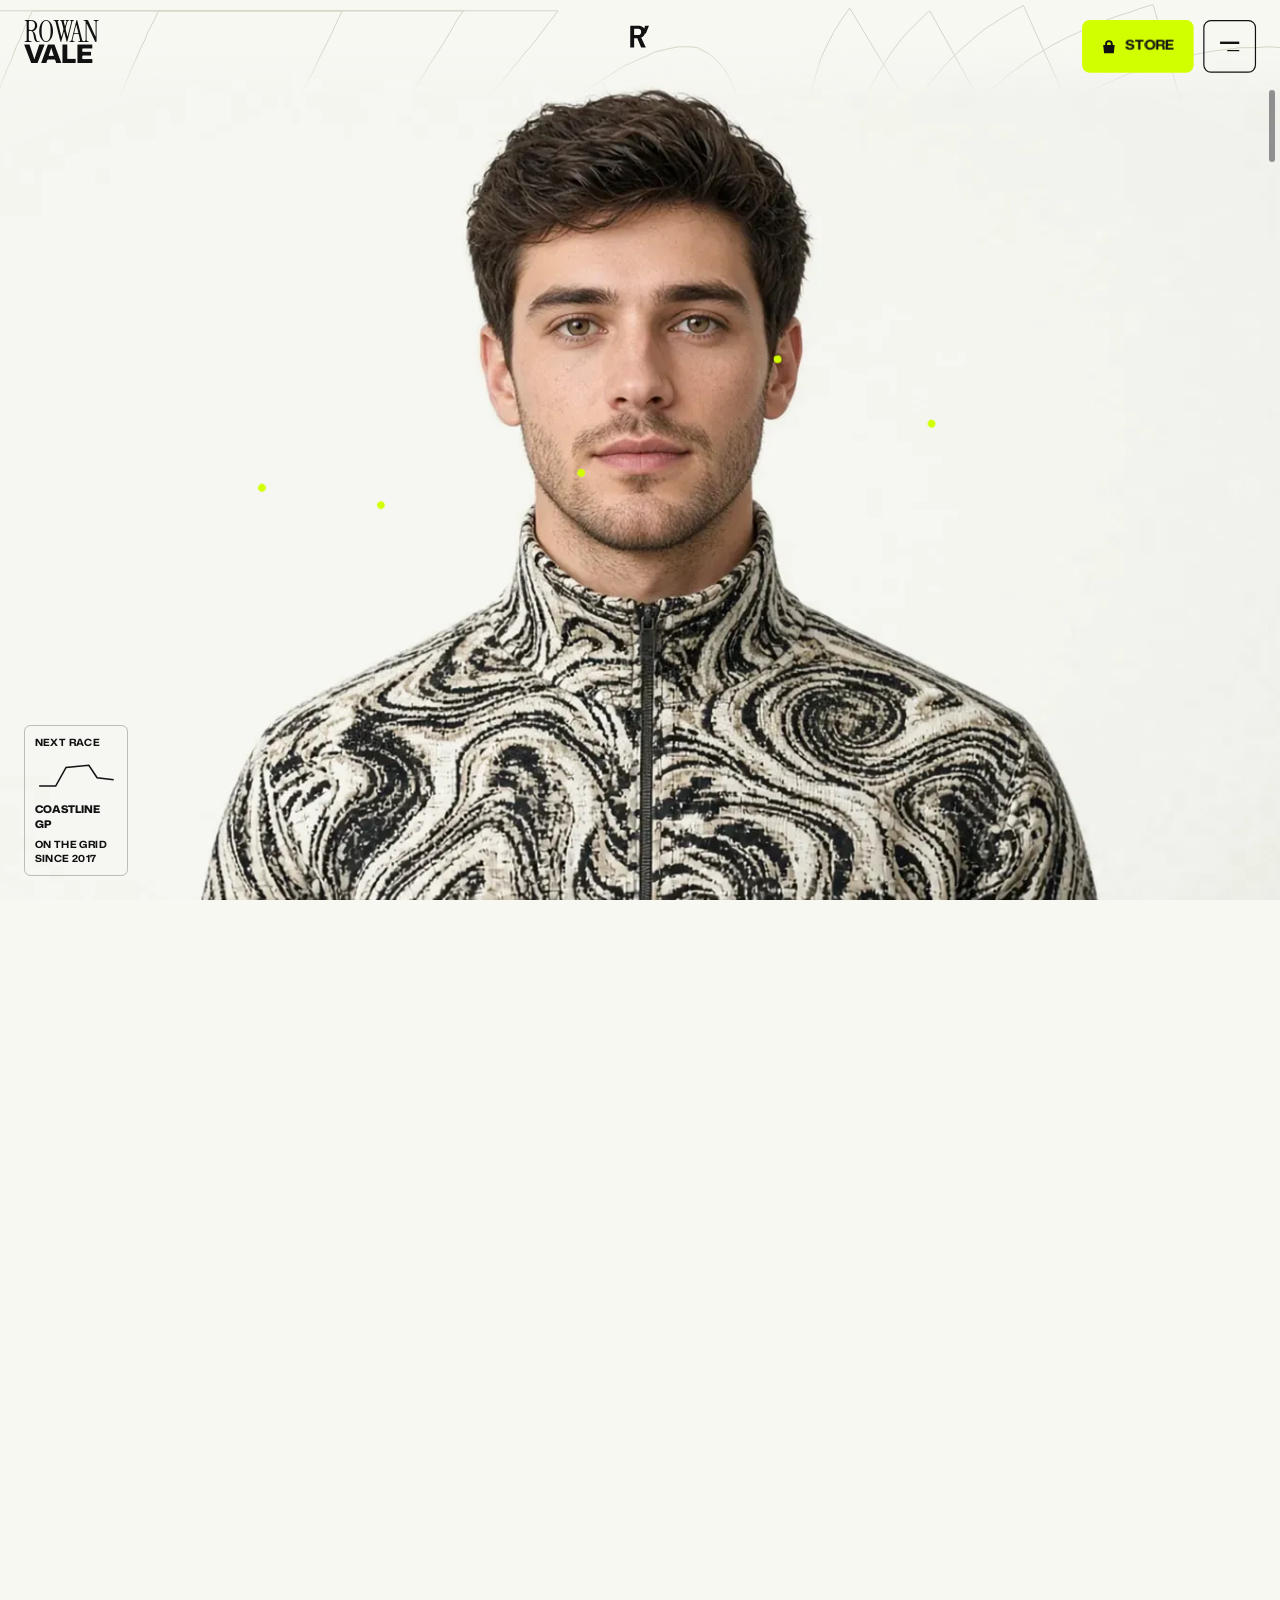
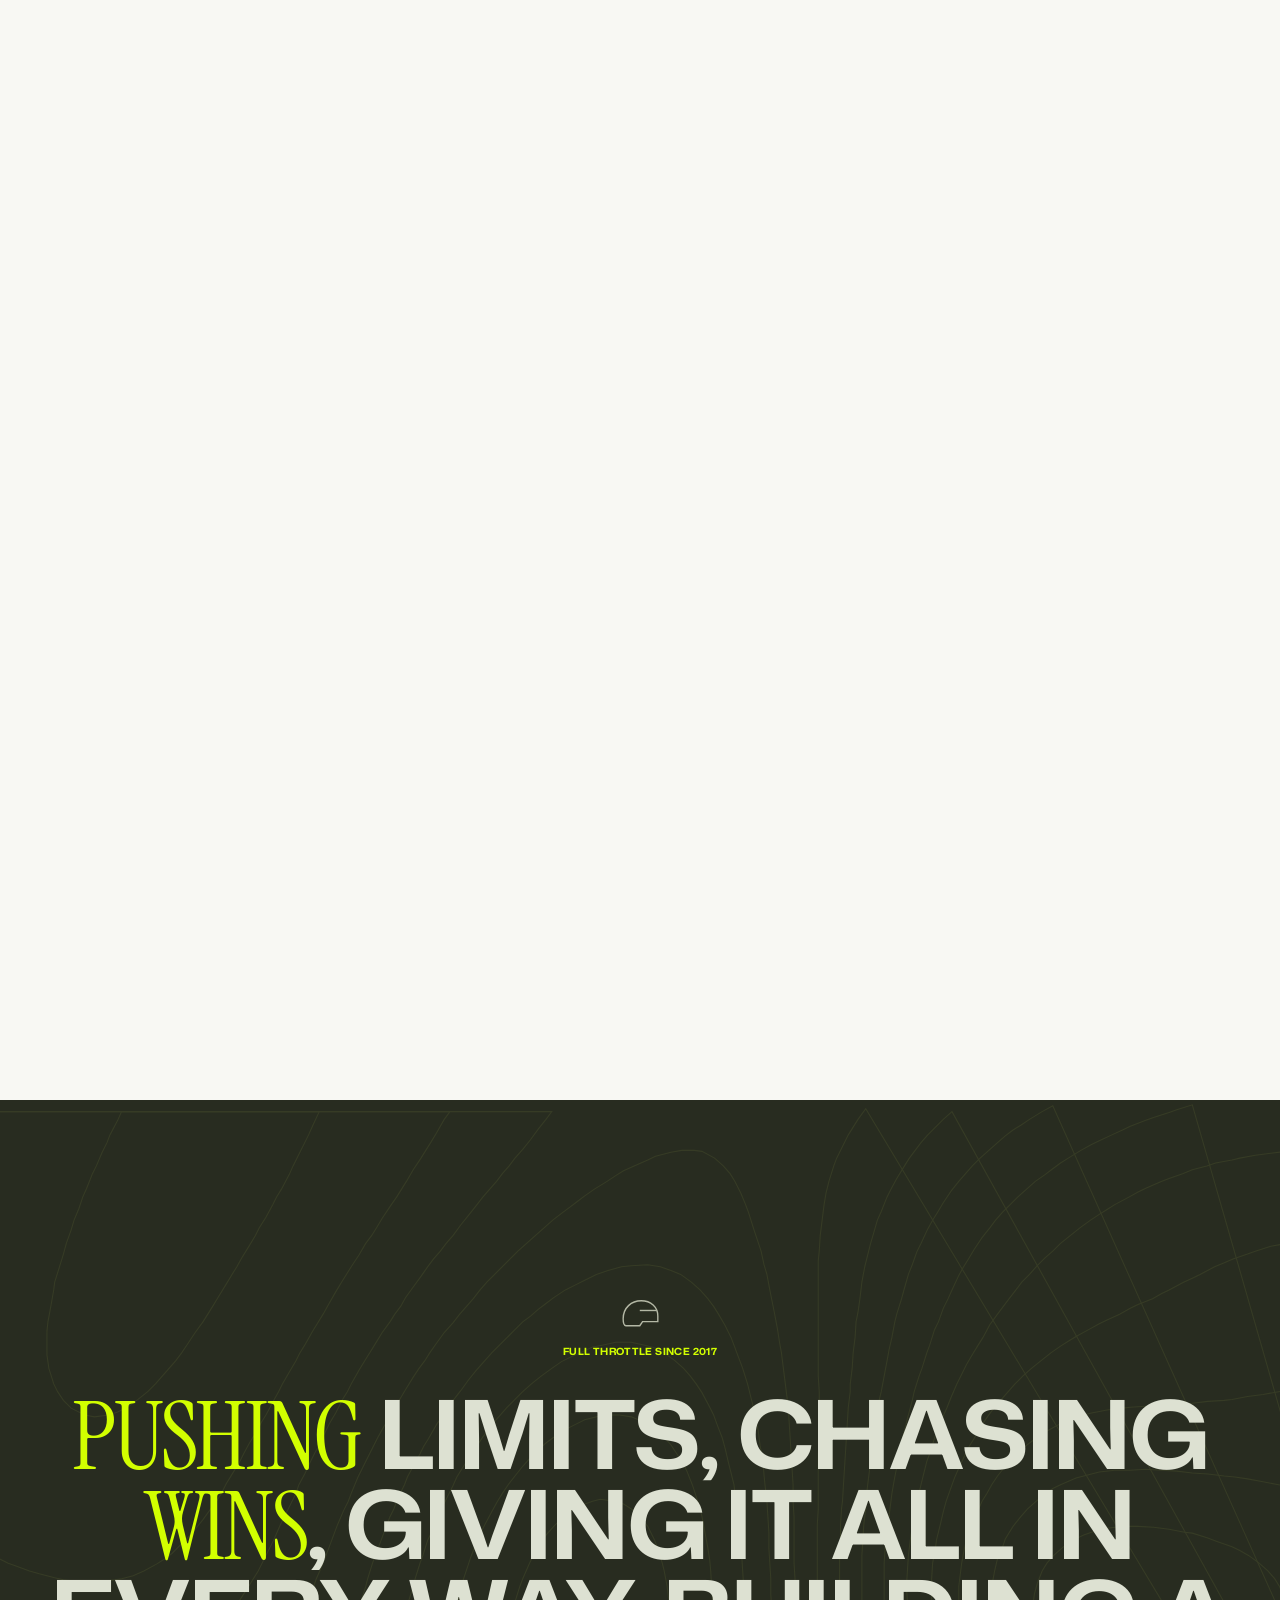
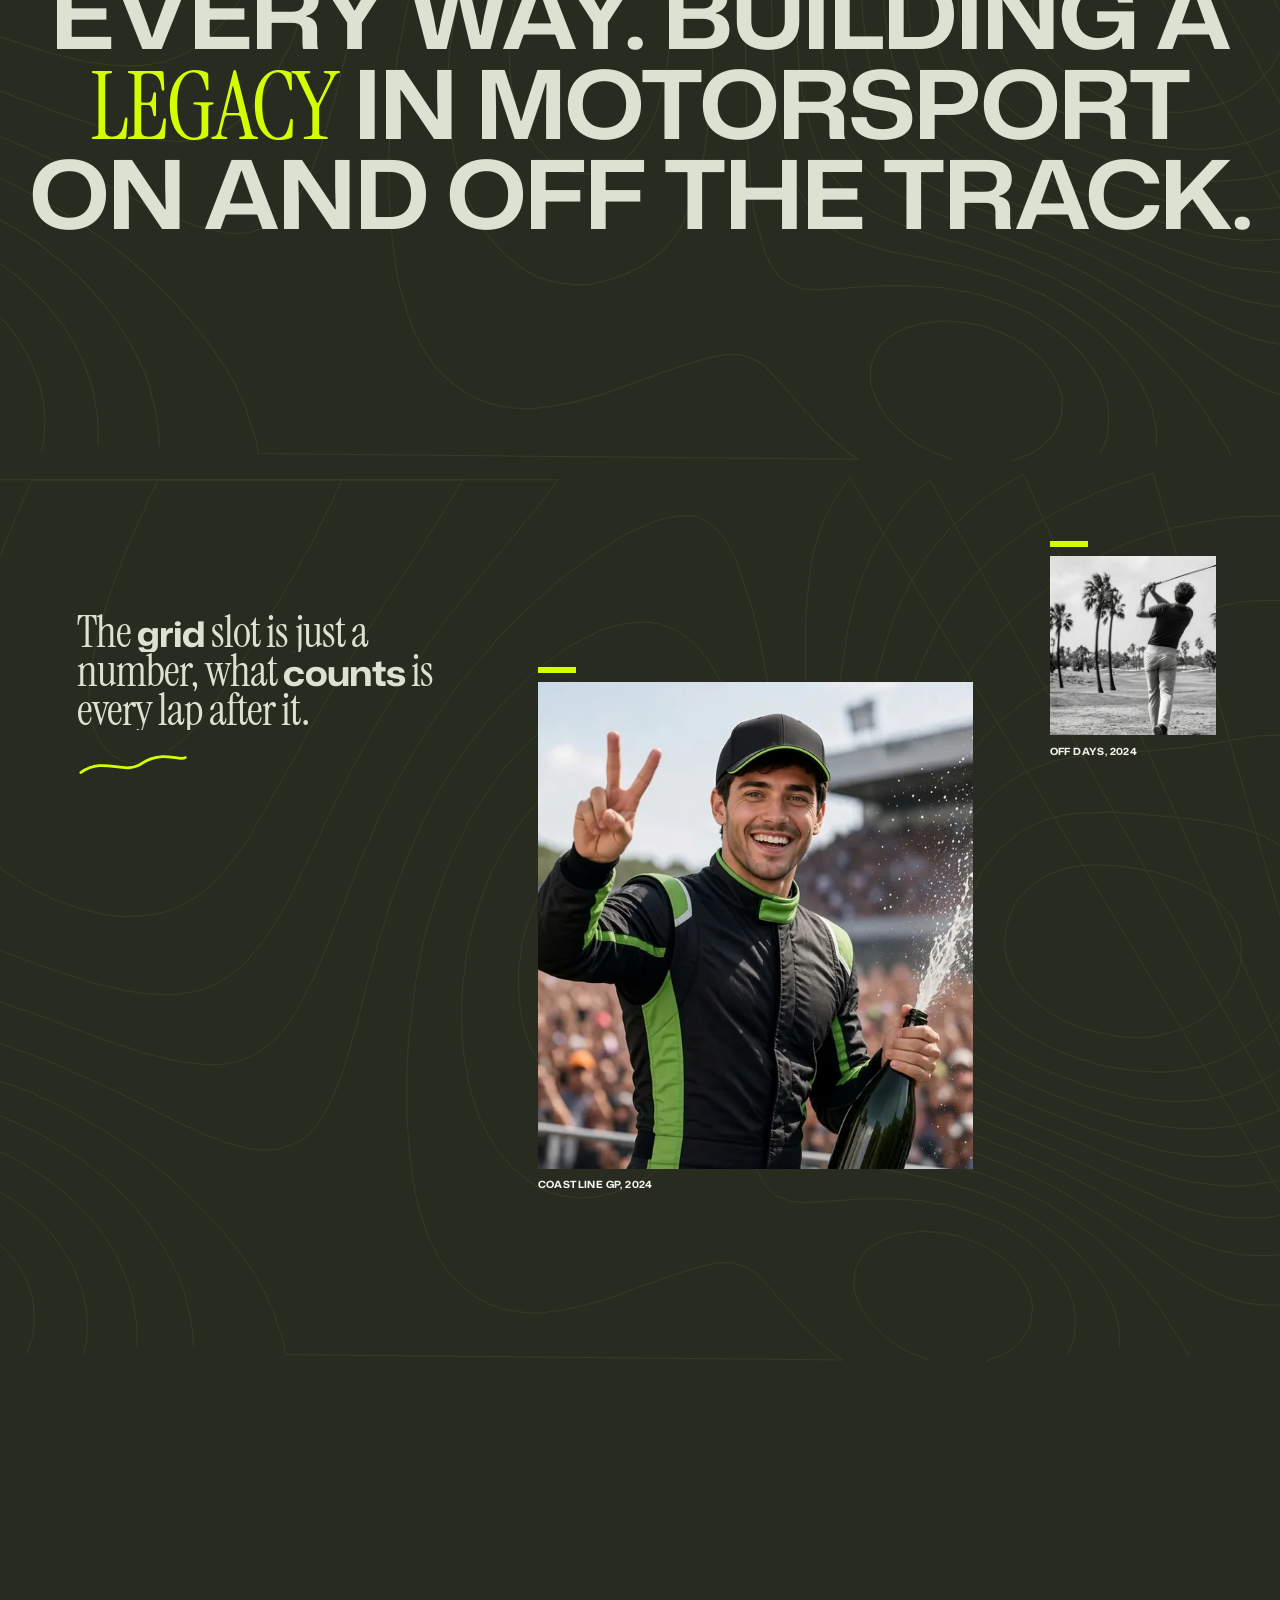
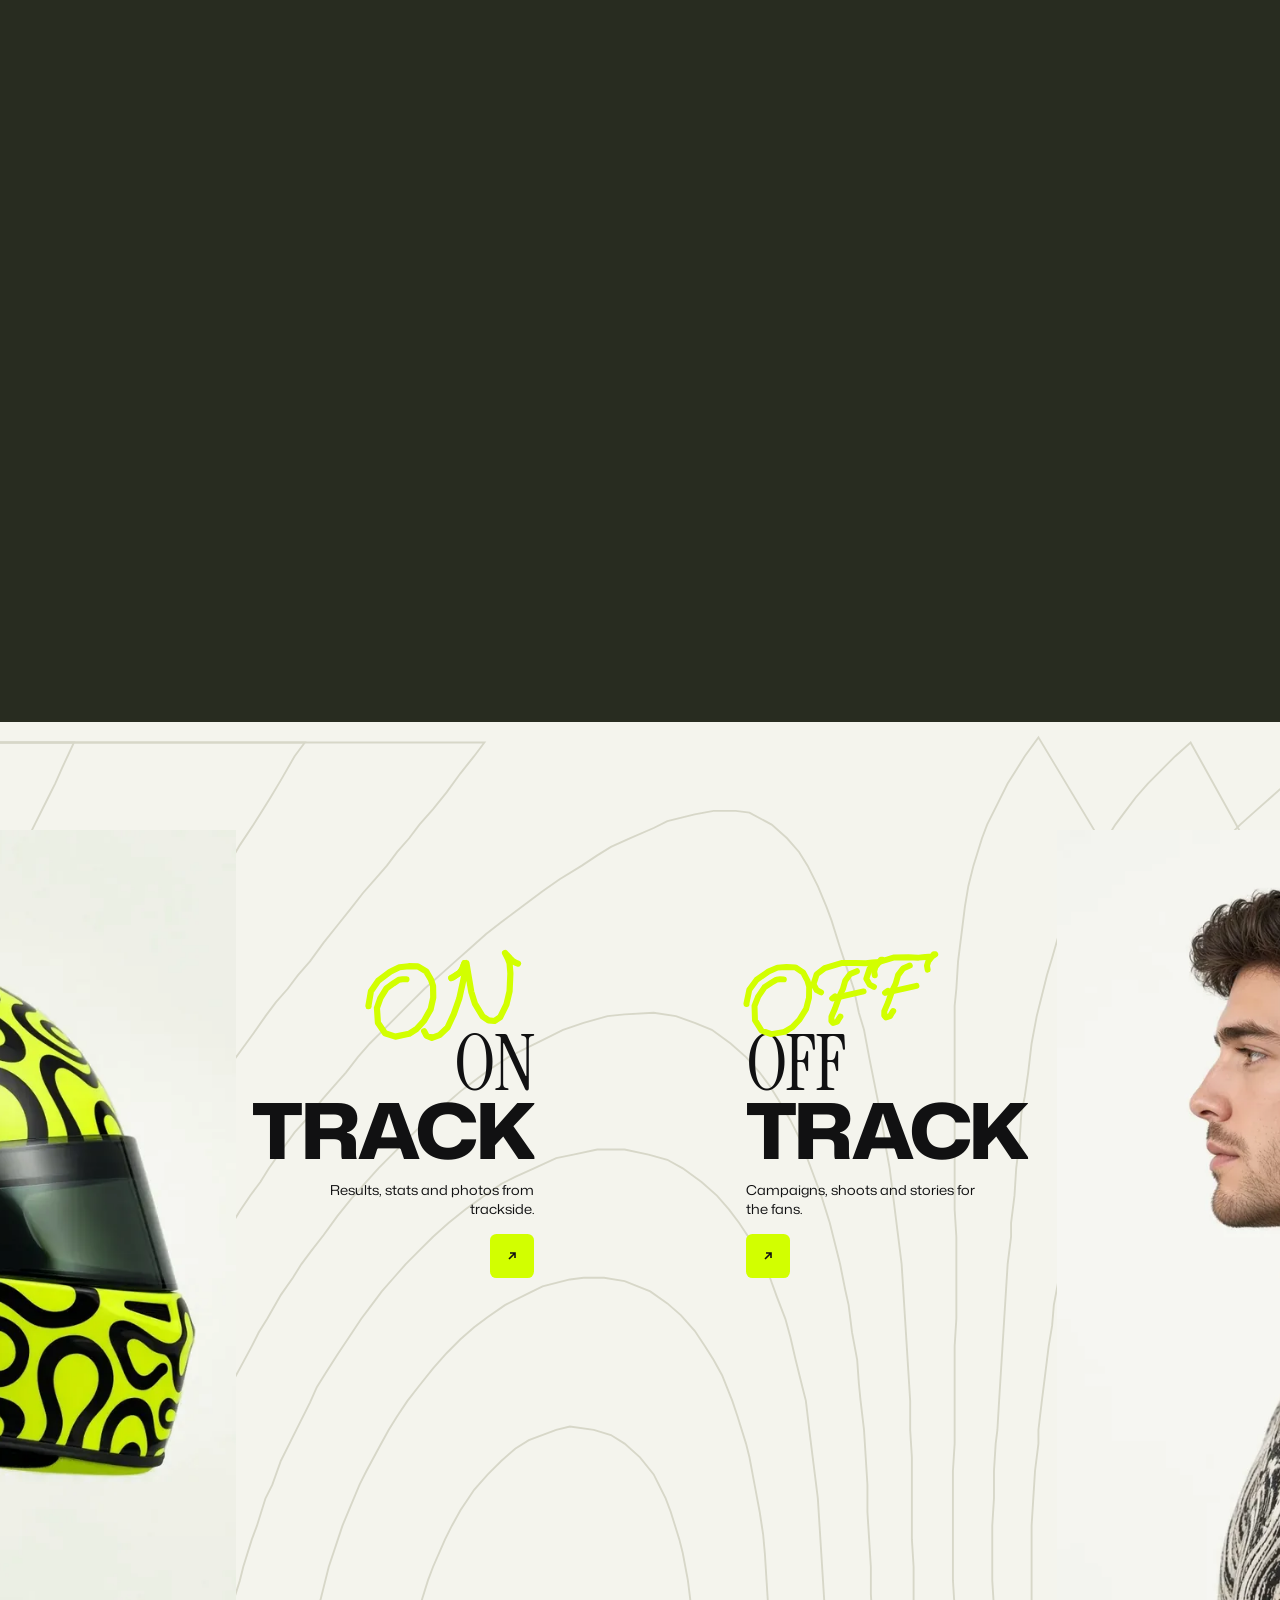
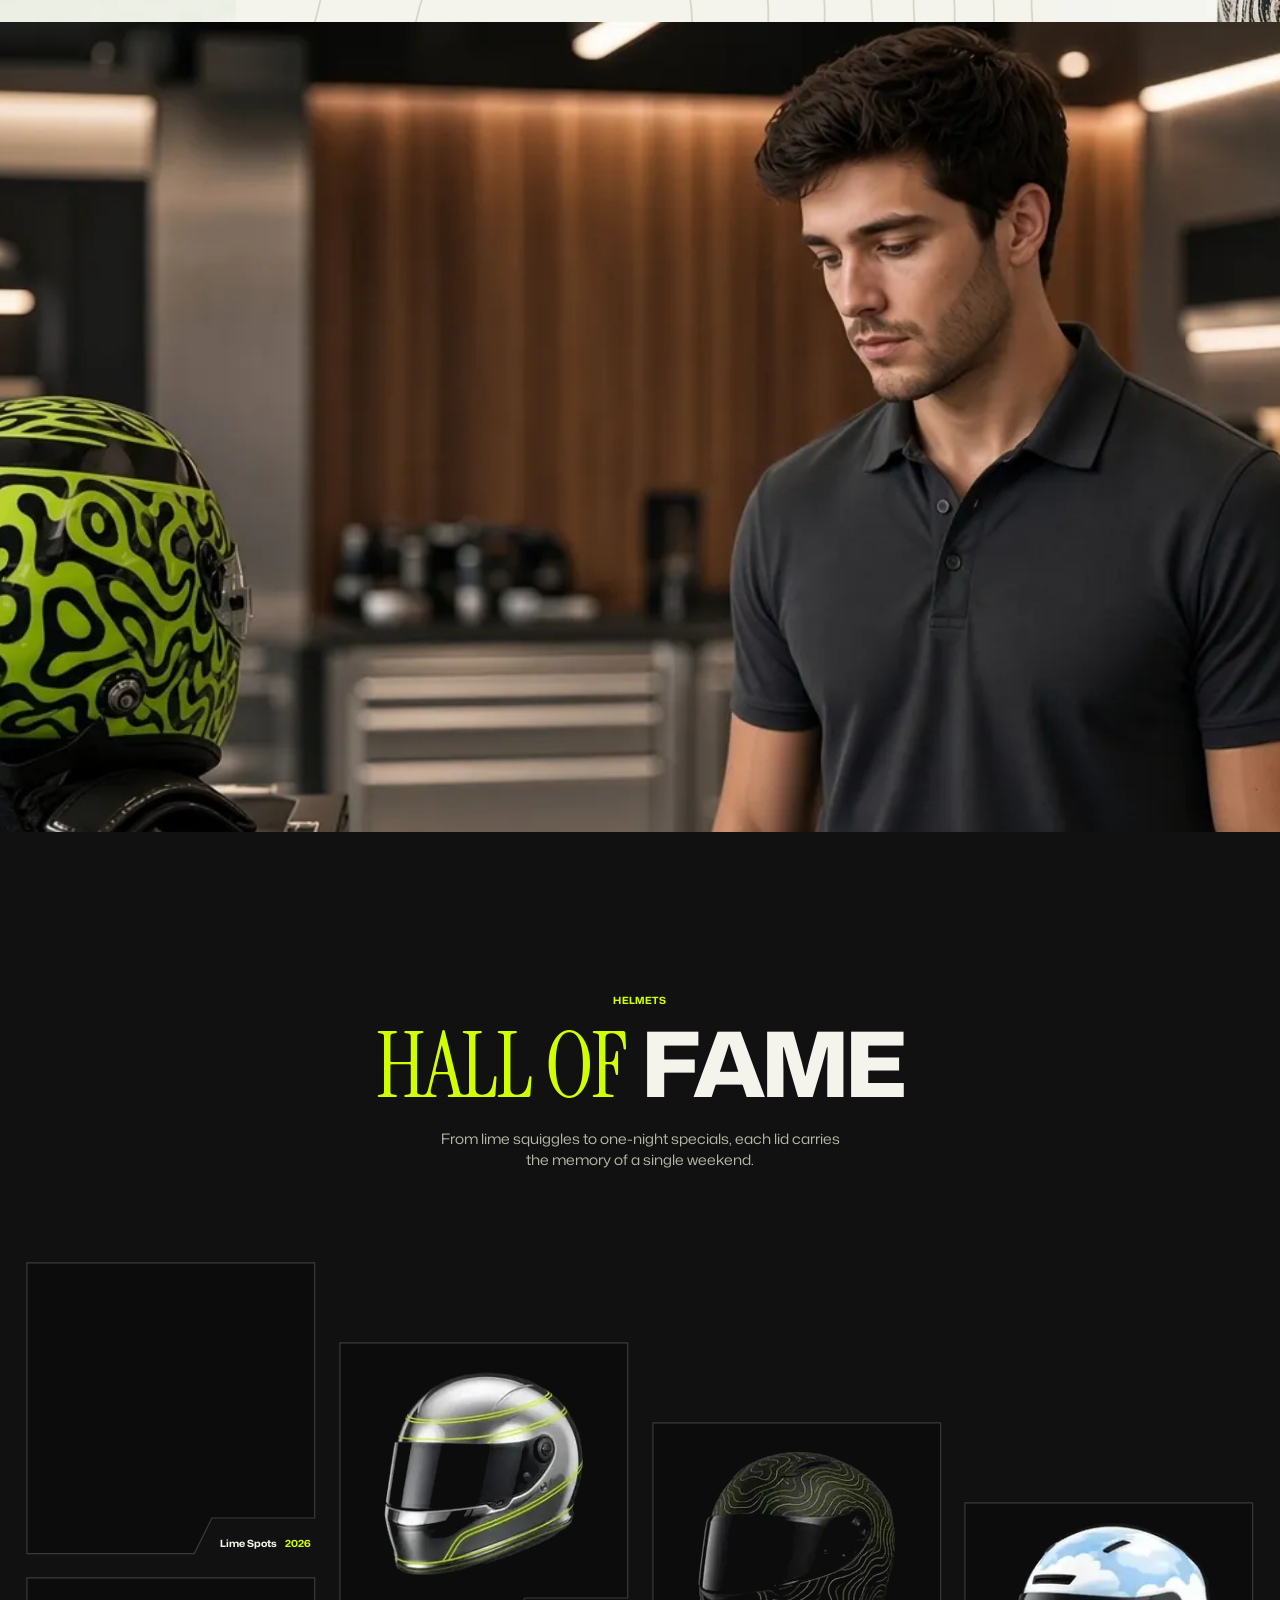
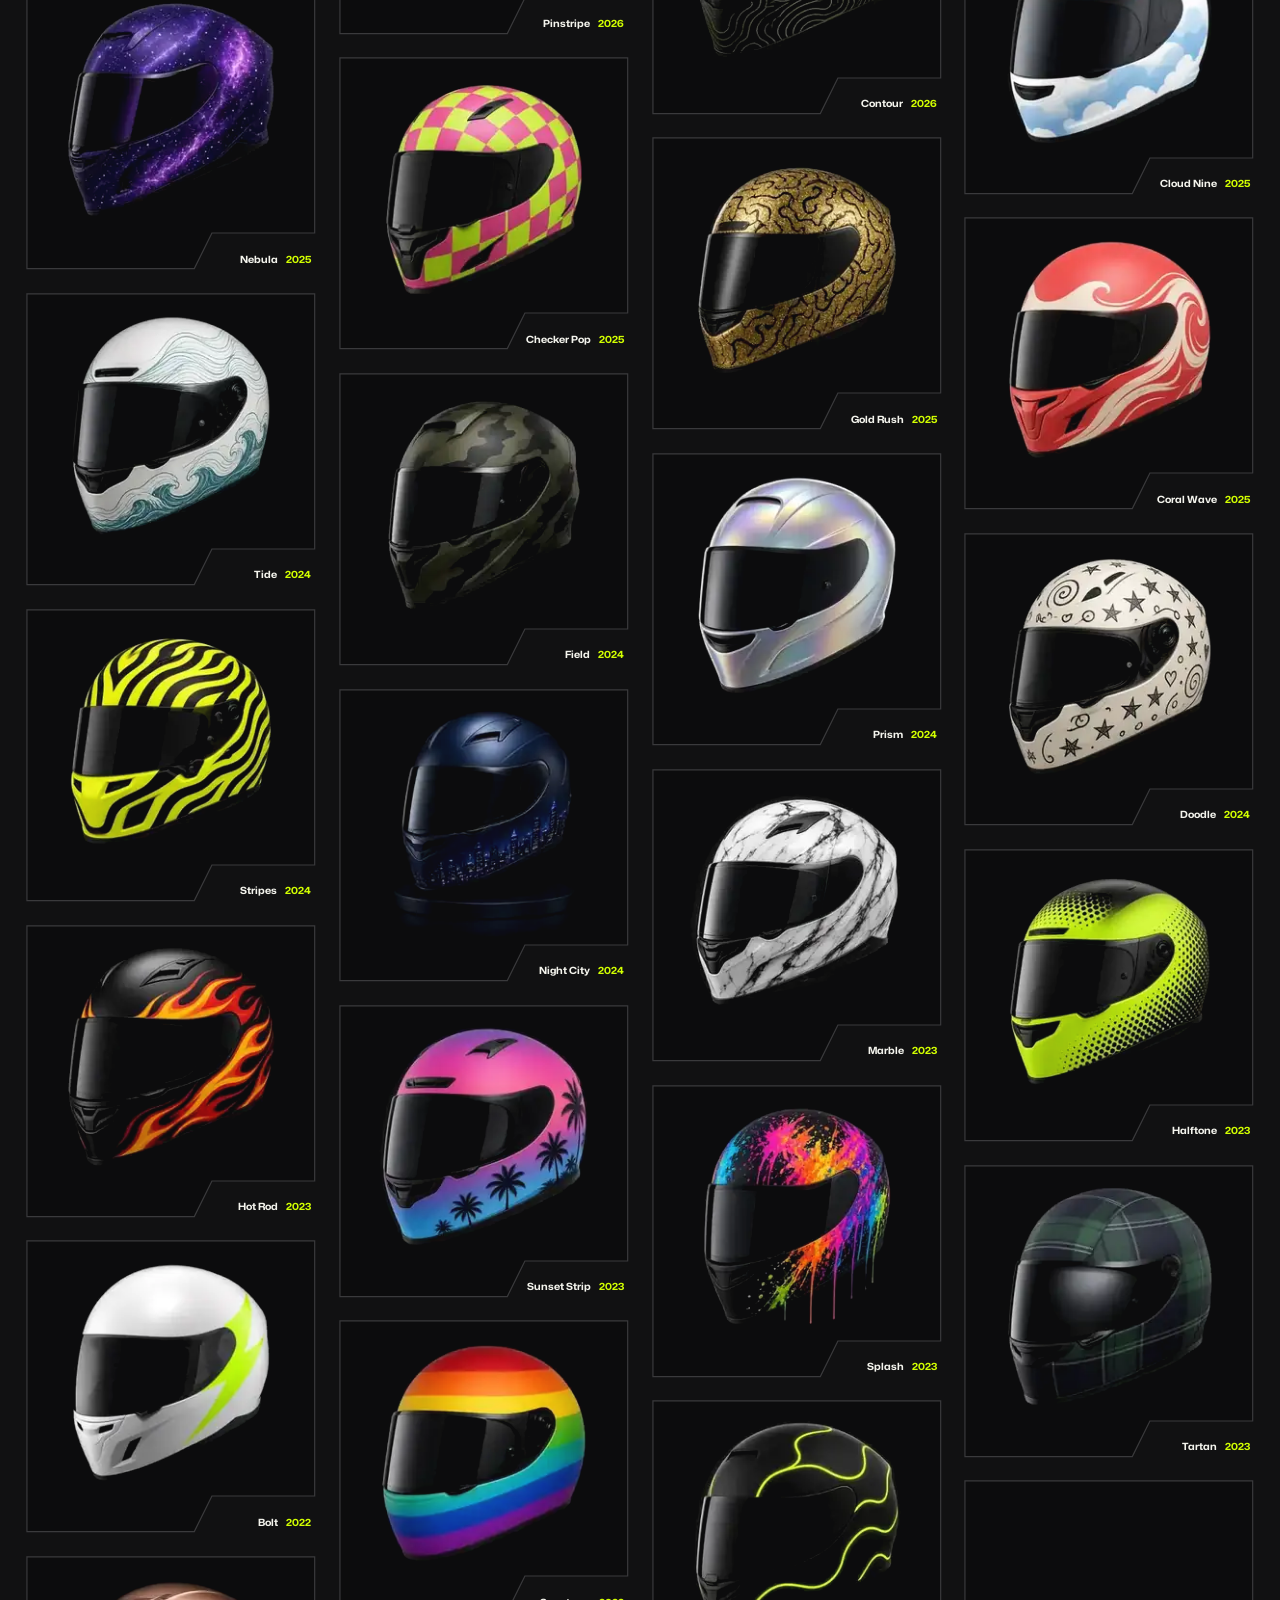
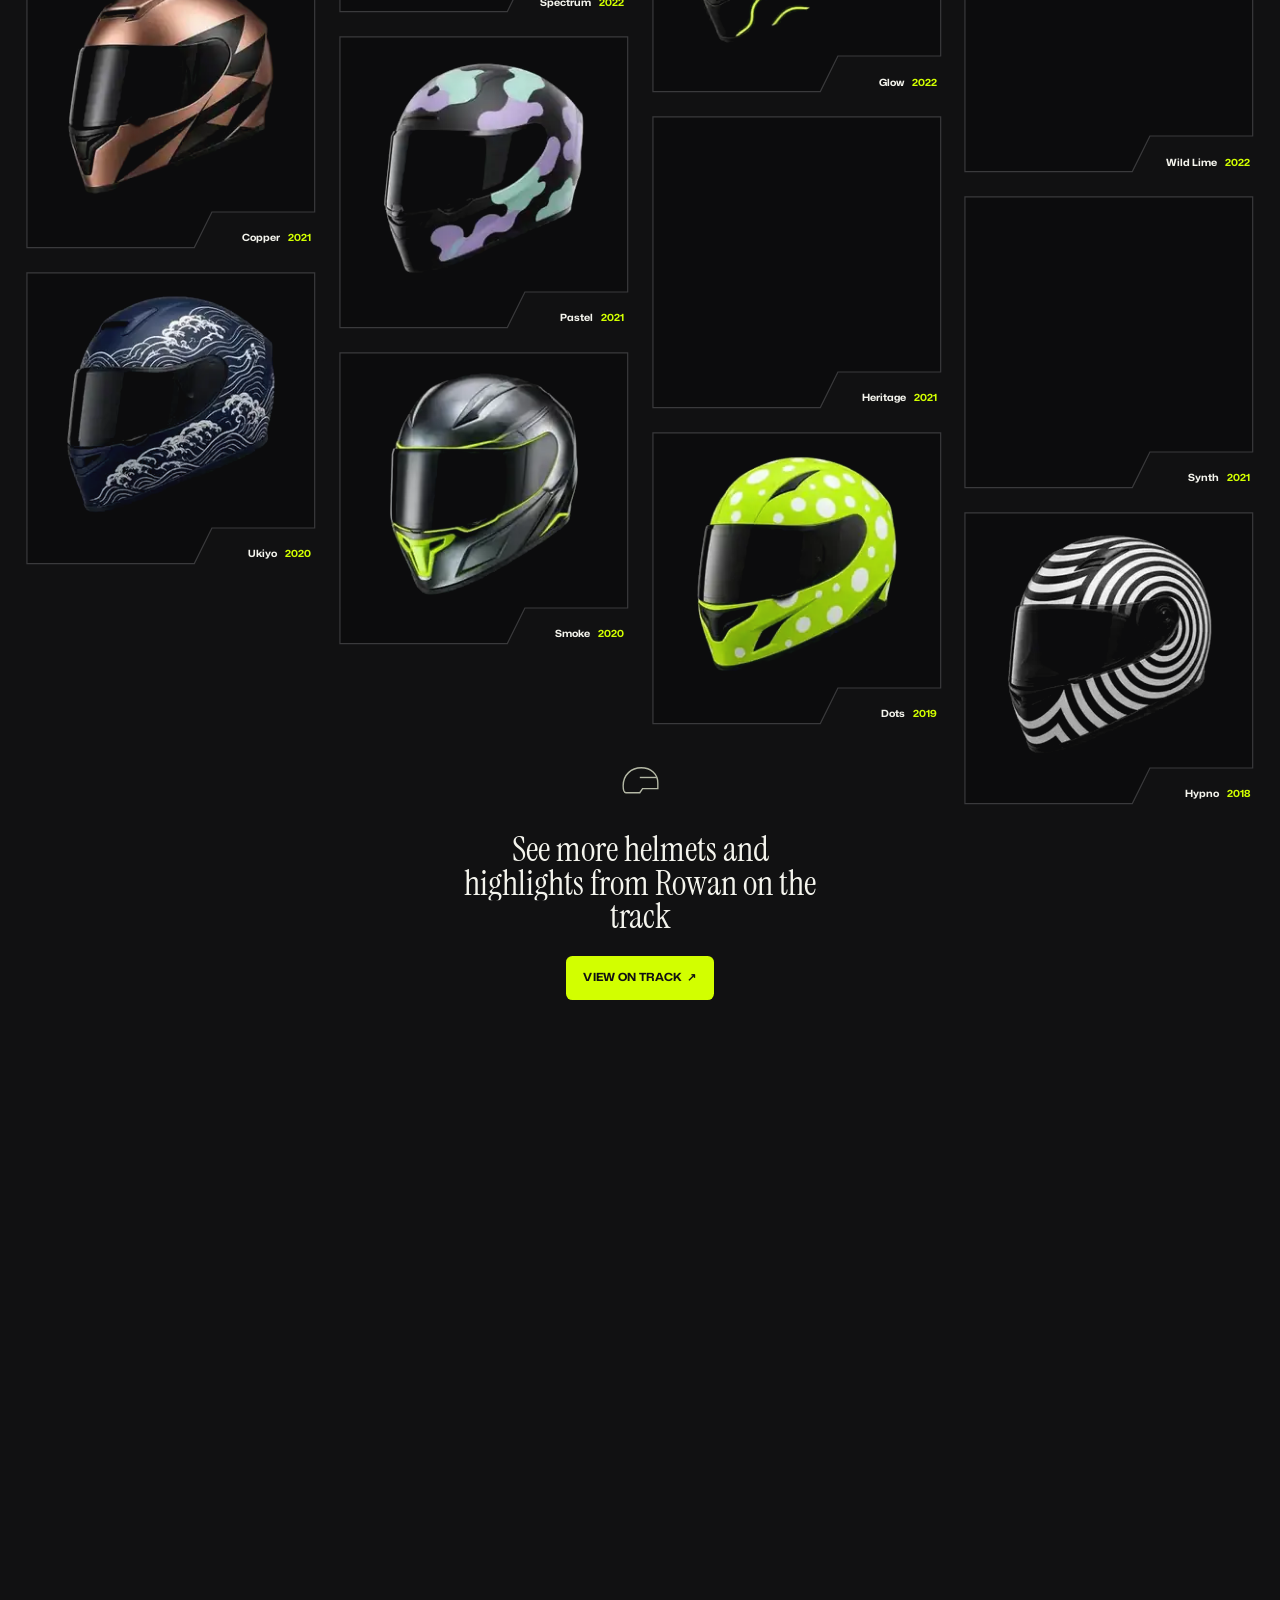
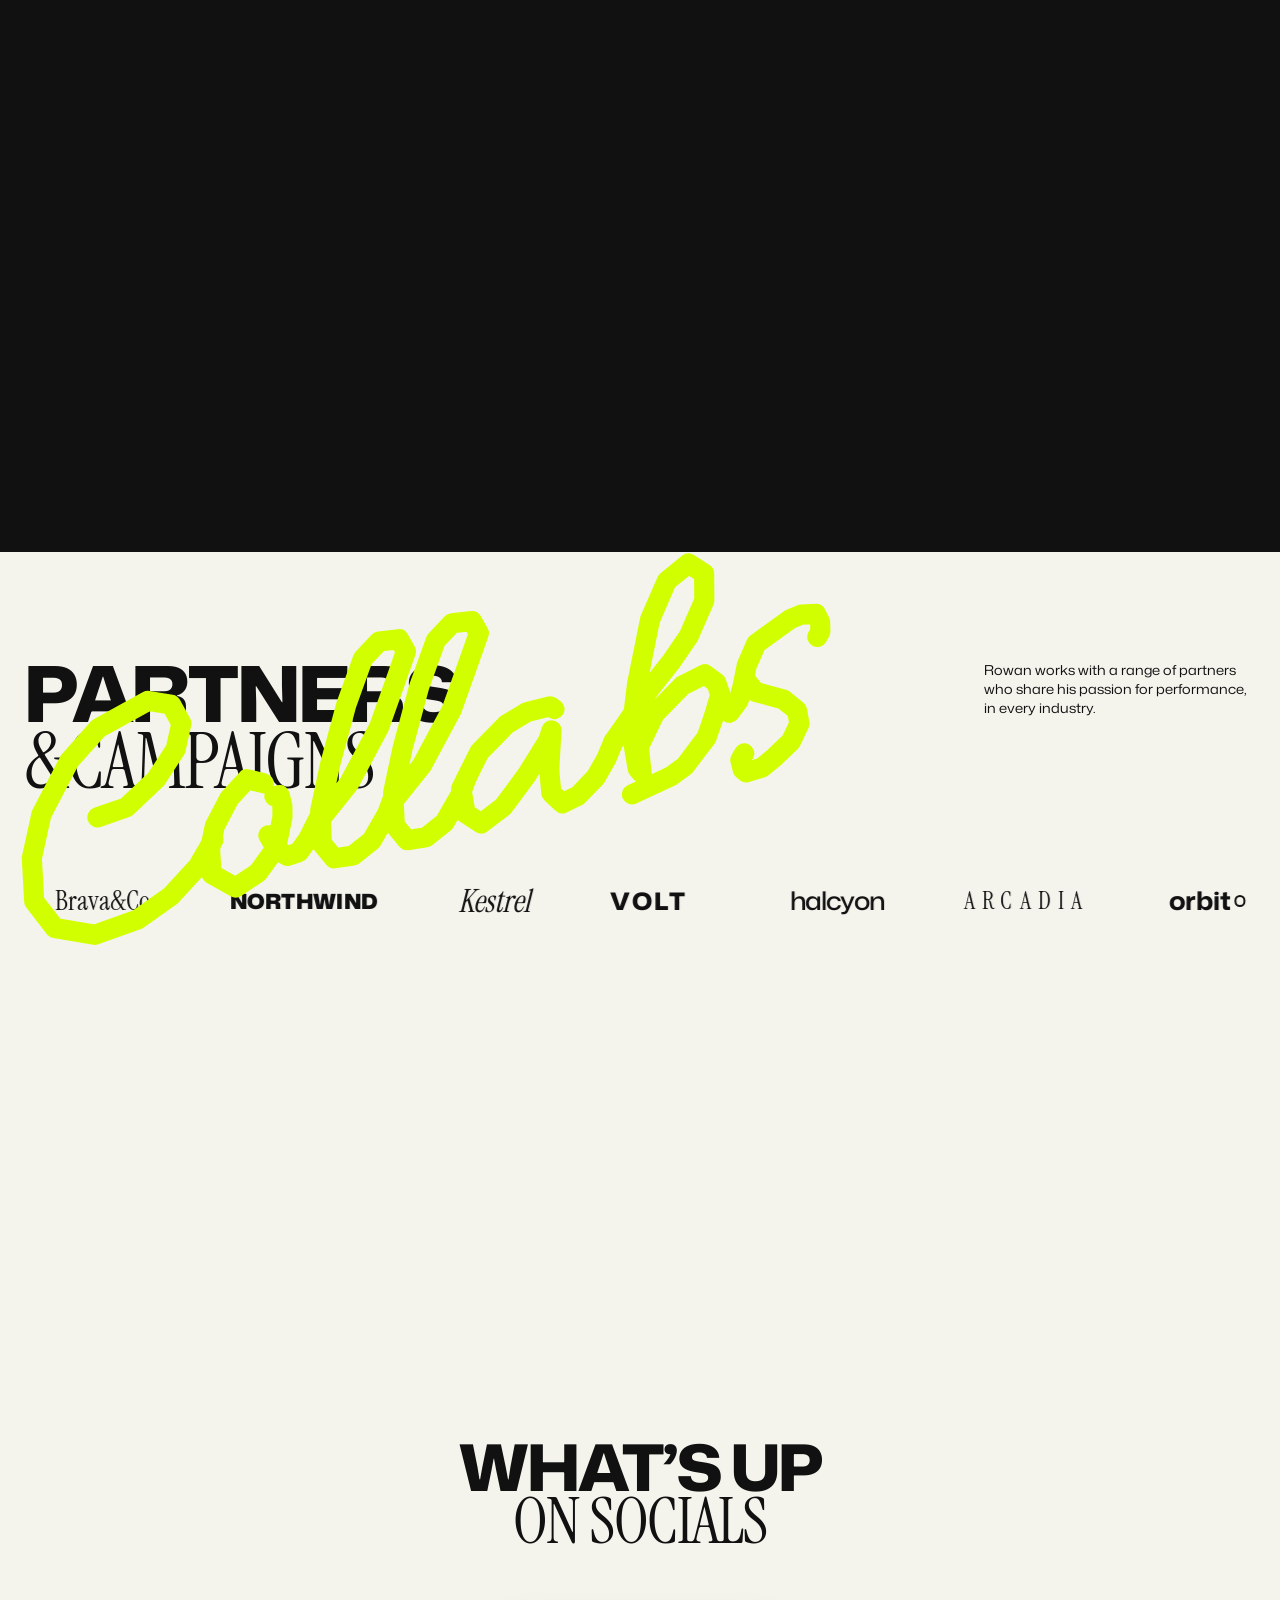
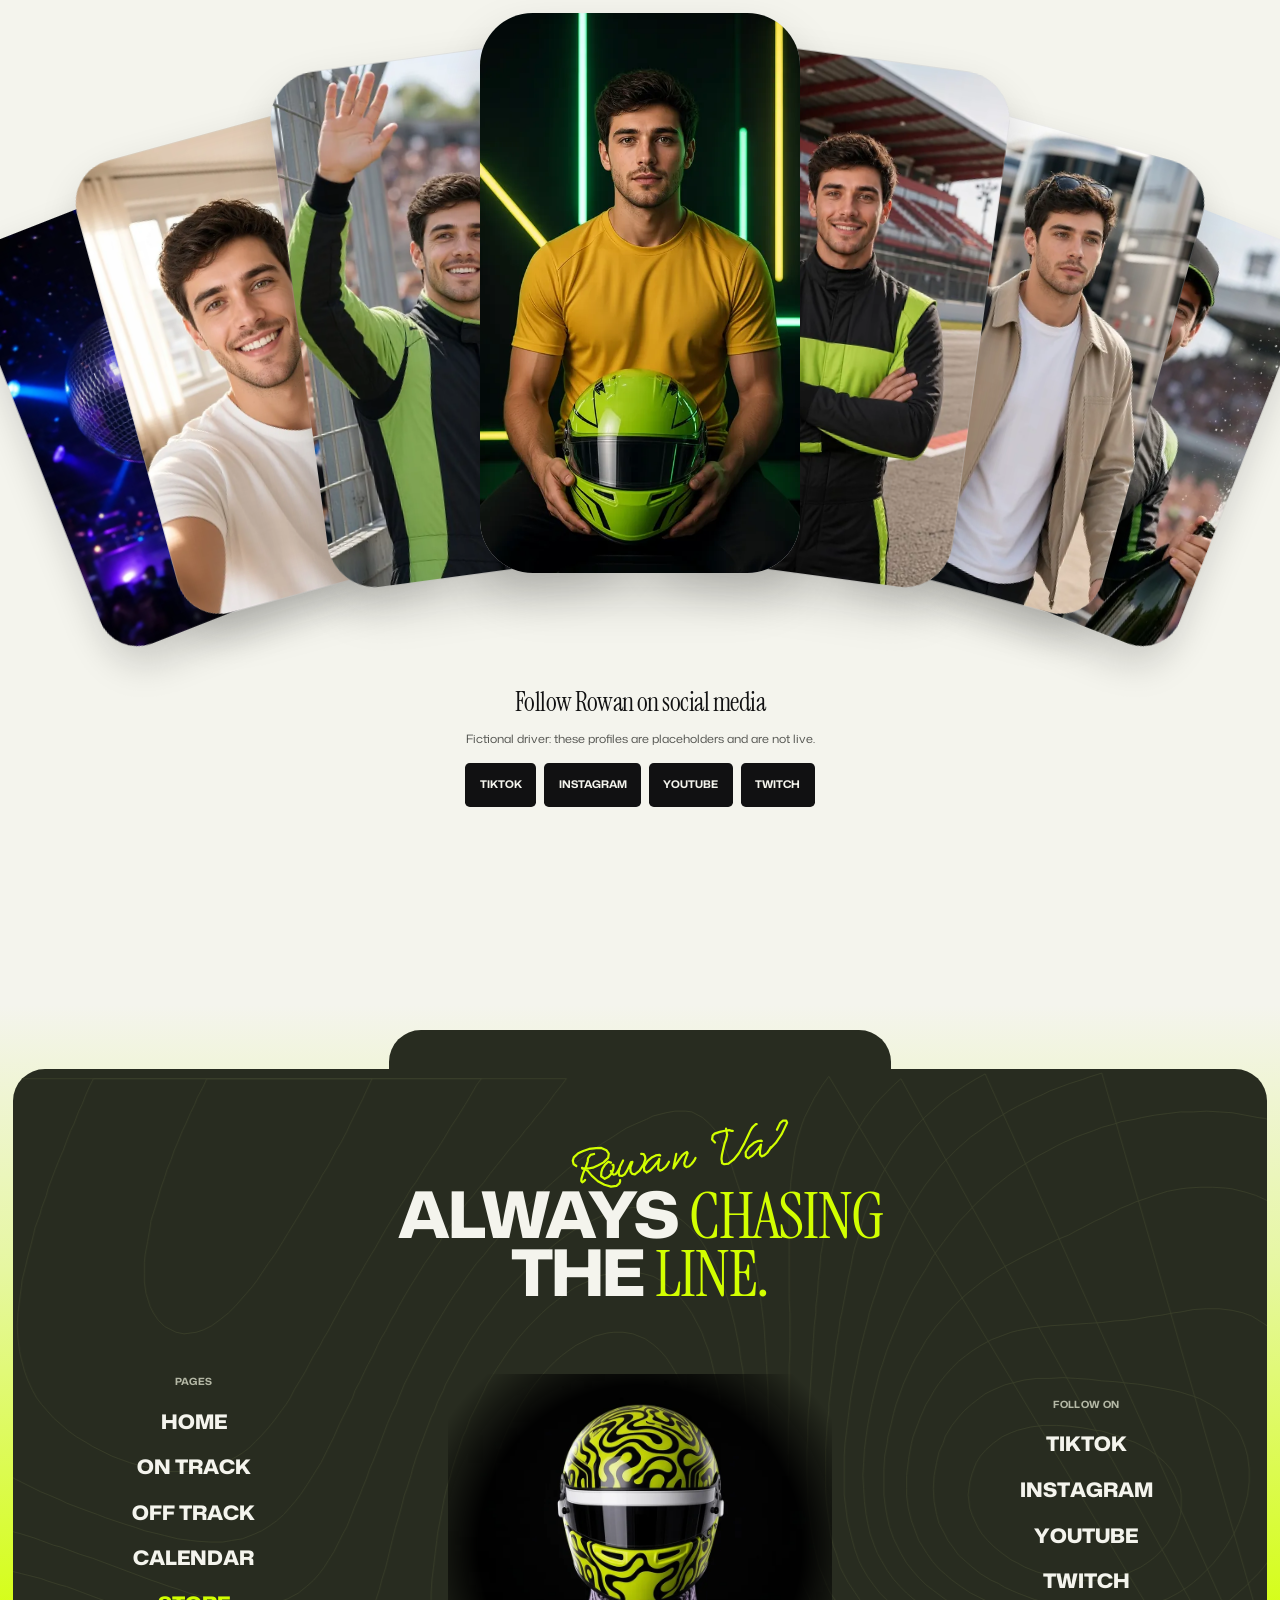
==== commit 72077497: "Defer scripts" ====
--- a/index.html
+++ b/index.html
@@ -192,10 +192,10 @@
 </footer>
 </main>
 
-<script src="vendor/gsap.min.js?v=2"></script>
-<script src="vendor/ScrollTrigger.min.js?v=2"></script>
-<script src="vendor/SplitText.min.js?v=2"></script>
-<script src="vendor/lenis.min.js?v=2"></script>
-<script src="main.js?v=2"></script>
+<script defer src="vendor/gsap.min.js?v=2"></script>
+<script defer src="vendor/ScrollTrigger.min.js?v=2"></script>
+<script defer src="vendor/SplitText.min.js?v=2"></script>
+<script defer src="vendor/lenis.min.js?v=2"></script>
+<script defer src="main.js?v=2"></script>
 </body>
 </html>
--- a/style.css
+++ b/style.css
@@ -81,7 +81,8 @@
 .hero-img{width:100%;height:100%;object-fit:cover;object-position:50% 40%}
 .hero-tint{position:absolute;inset:0;opacity:0}
 .hero-bw{object-position:50% 28%}
-.hero-zoom{position:absolute;inset:0;top:var(--zt);-webkit-mask:radial-gradient(120% 95% at 50% 55%,#000 60%,transparent 100%),linear-gradient(transparent,#000 3rem);-webkit-mask-composite:source-in;mask:radial-gradient(120% 95% at 50% 55%,#000 60%,transparent 100%) intersect,linear-gradient(transparent,#000 3rem)}
+.hero-zoom{position:absolute;inset:0;top:var(--zt)}
+.hero-img{-webkit-mask:radial-gradient(120% 95% at 50% 55%,#000 60%,transparent 100%),linear-gradient(transparent,#000 3rem);-webkit-mask-composite:source-in;mask:radial-gradient(120% 95% at 50% 55%,#000 60%,transparent 100%) intersect,linear-gradient(transparent,#000 3rem)}
 .hero-canvas{position:absolute;inset:0;width:100%;height:100%;pointer-events:none}
 .hero-target{position:absolute;left:50%;top:50%;width:min(36vw,34rem);aspect-ratio:4/3;transform:translate(-50%,-50%)}
 .hero-marquee{position:absolute;inset:0;display:flex;flex-direction:column;justify-content:center;z-index:1;text-transform:uppercase;white-space:nowrap}
@@ -330,7 +331,7 @@
 .page-h{margin:1rem 0 1.5rem;font-weight:800;font-stretch:93%;text-transform:uppercase;font-size:clamp(2.8rem,8vw,6.5rem);line-height:.86;letter-spacing:-.03em}
 .page-h .serif{color:var(--lime);font-weight:400}
 .page-p{max-width:38rem;color:var(--ow2);line-height:1.6}
-.page-p a{color:var(--lime);text-decoration:underline}
+.page-p a{color:var(--lime);text-decoration:underline;display:inline-flex;align-items:center;min-height:44px}
 .page h2{margin:3rem 0 .6rem;font-size:1.3rem;text-transform:uppercase}
 .cal{list-style:none;margin:3rem 0 0;padding:0;border-top:1px solid #4a4d42}
 .cal li{display:grid;grid-template-columns:3rem 1fr auto;gap:1rem;align-items:baseline;padding:1.1rem 0;border-bottom:1px solid #4a4d42}
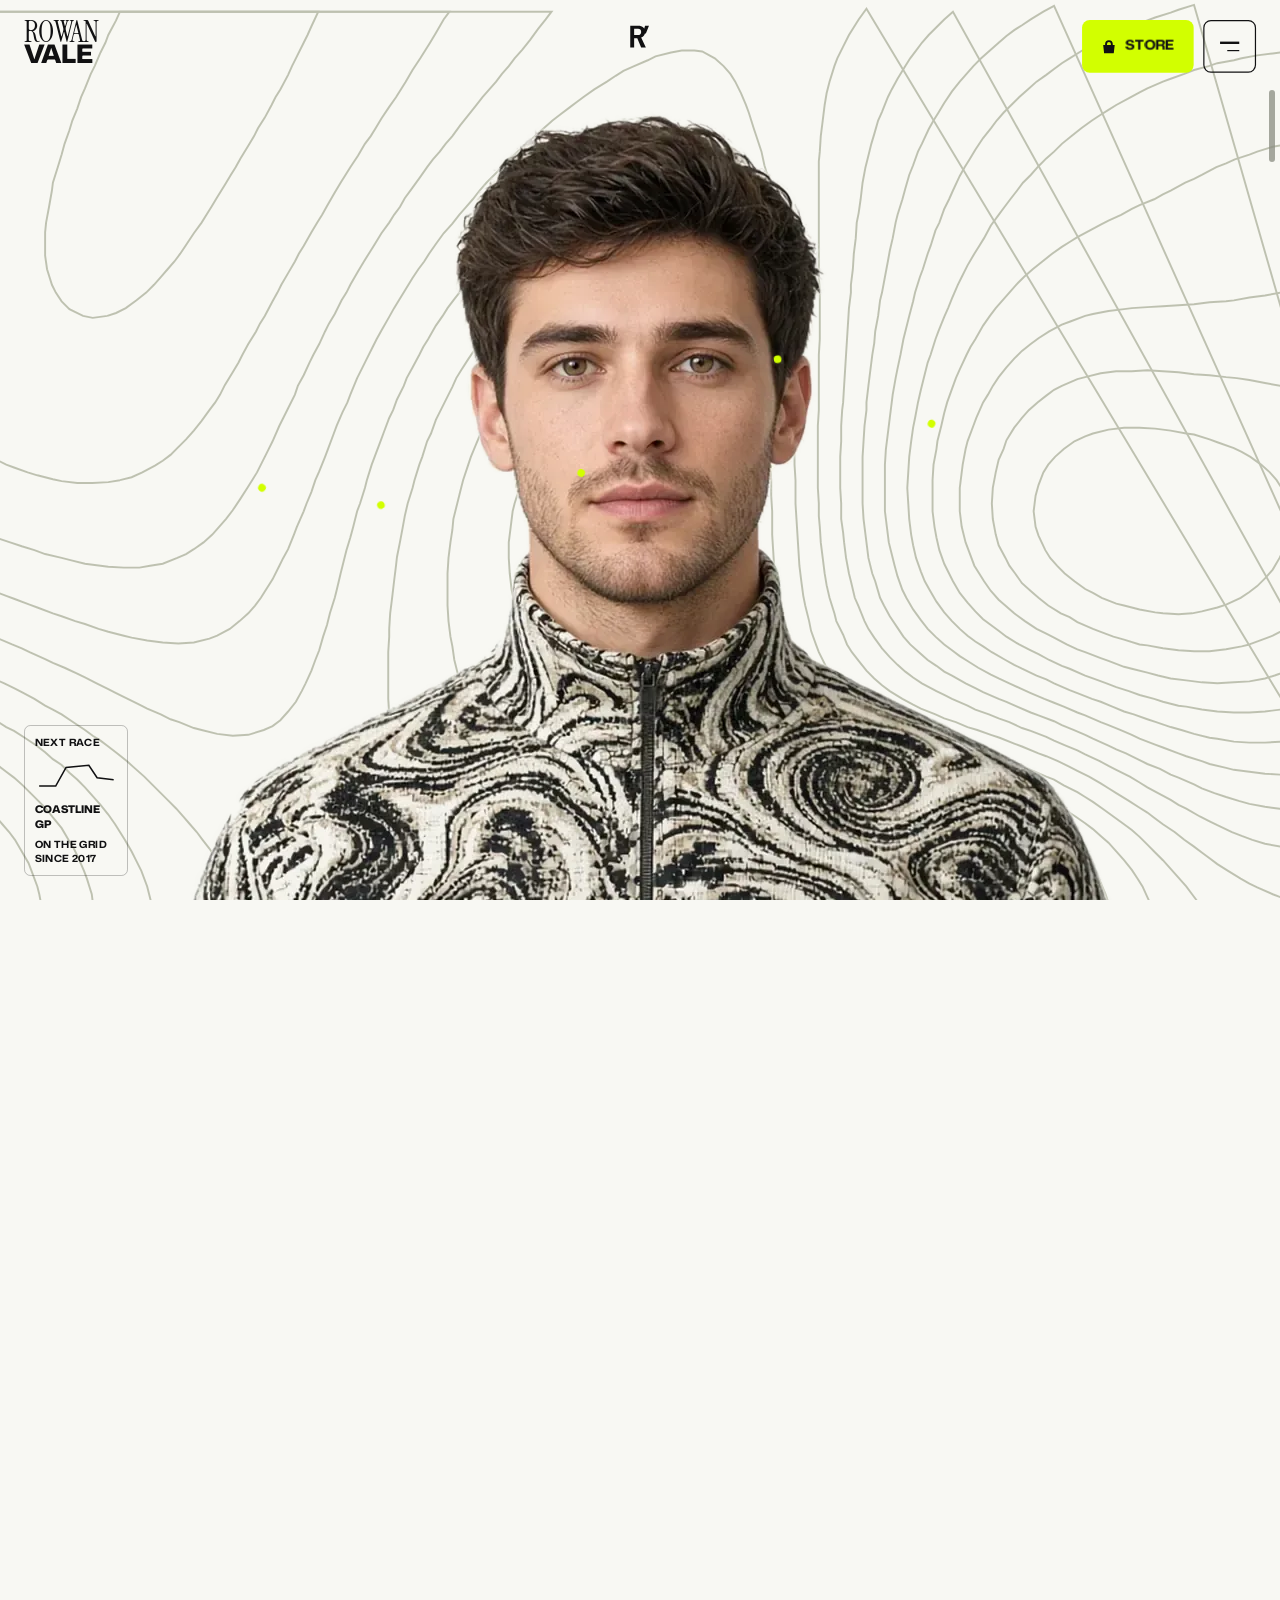
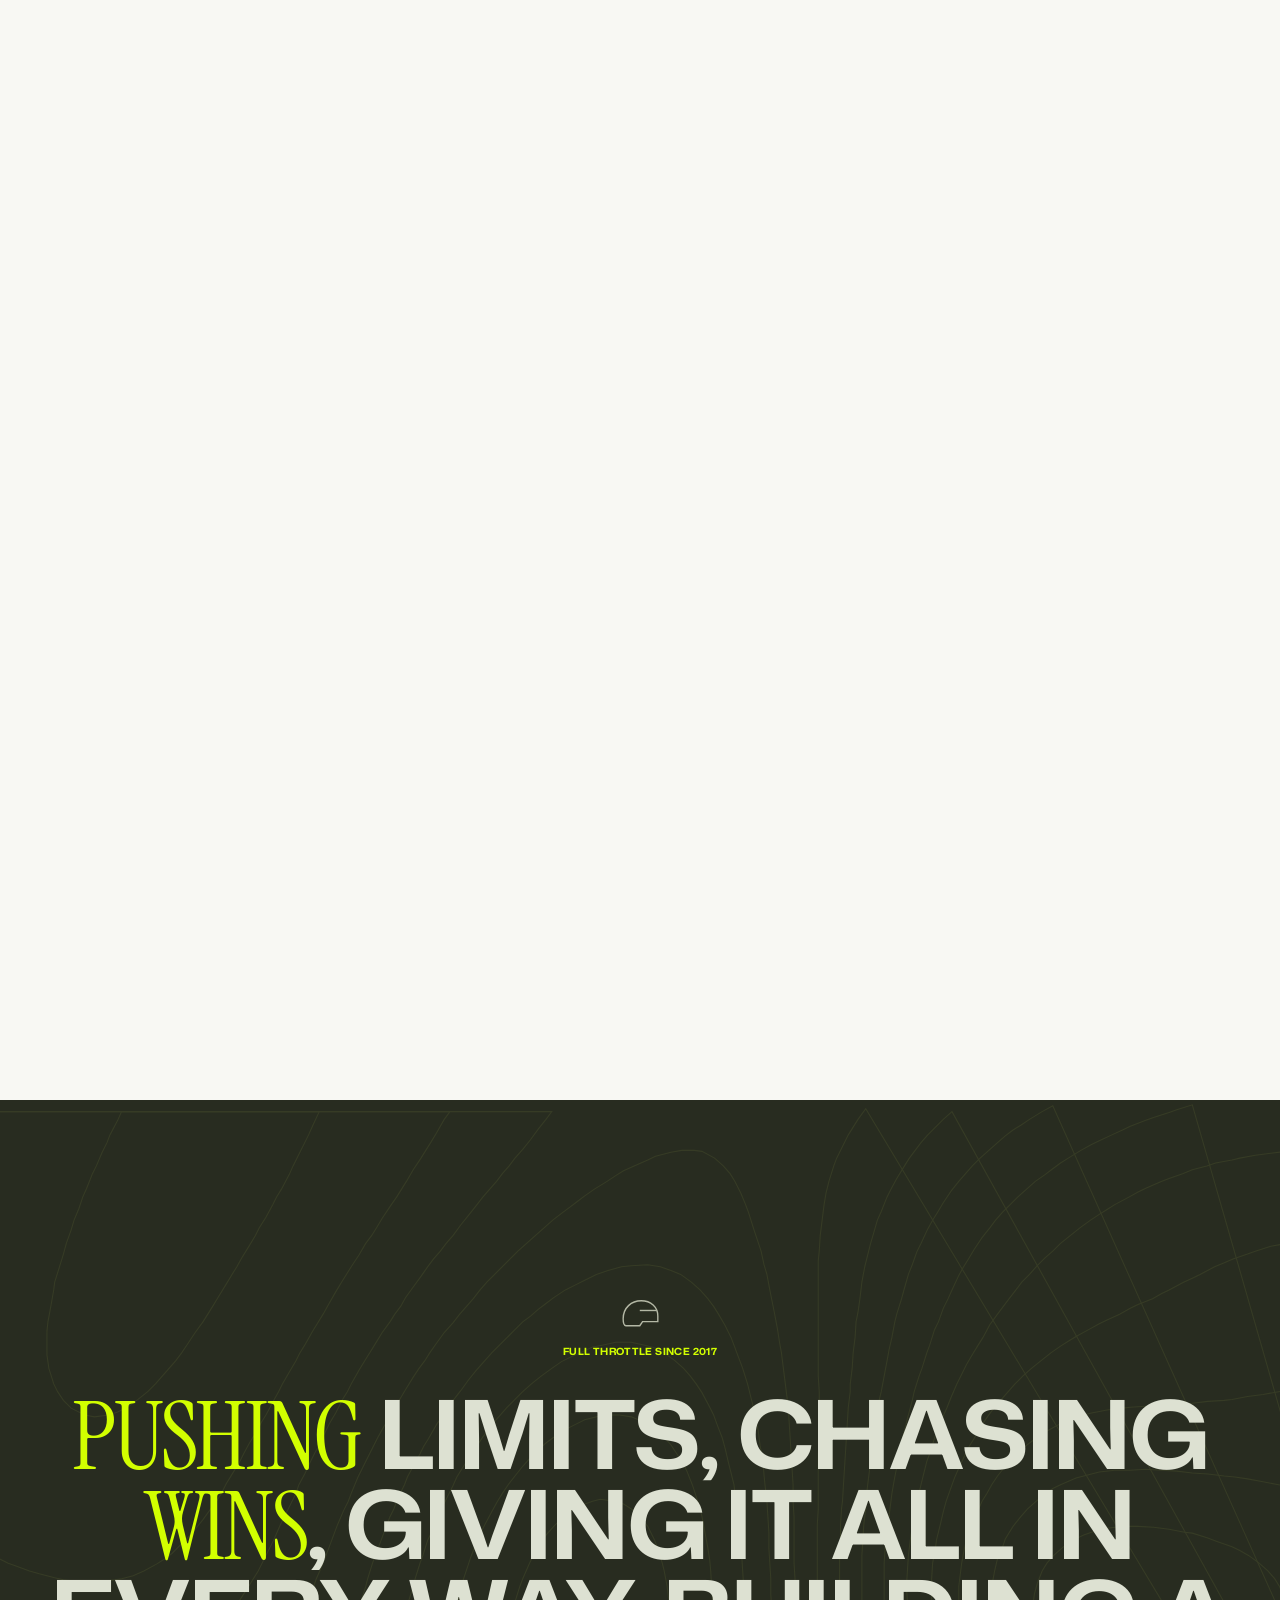
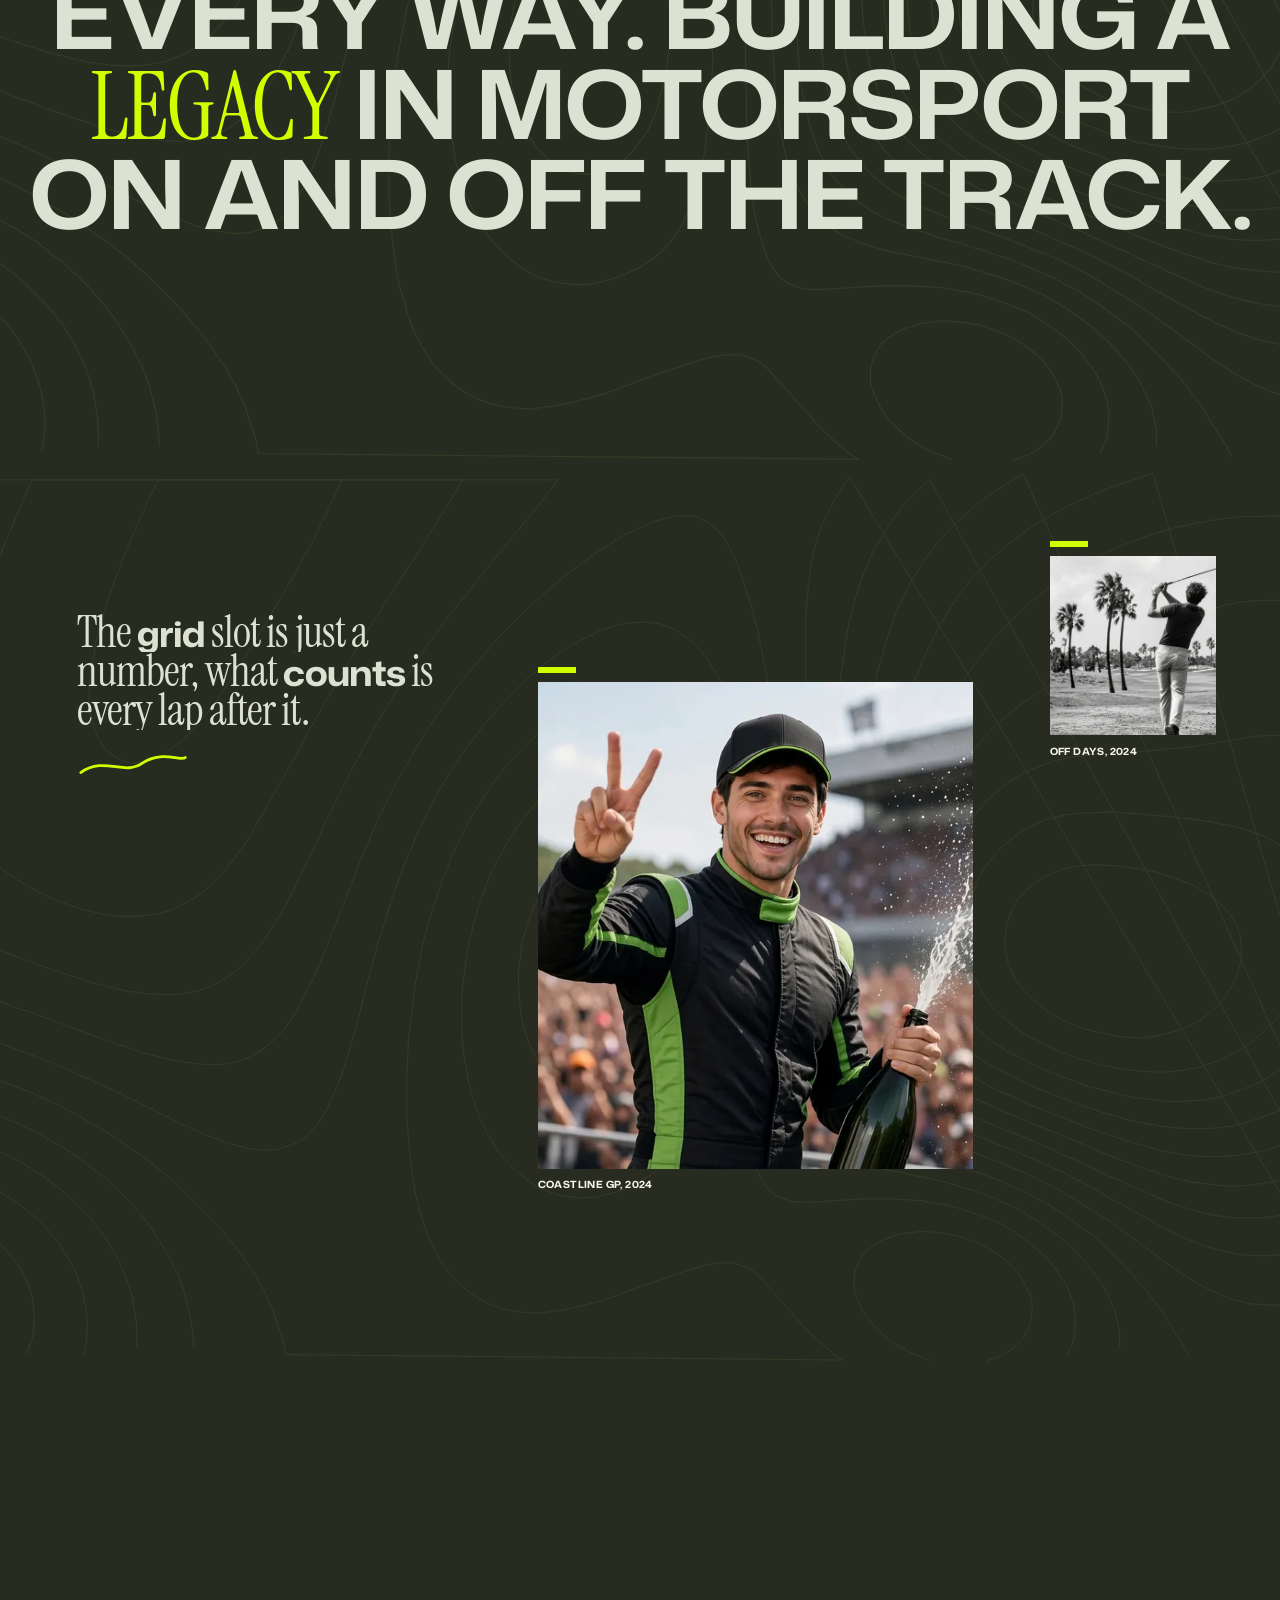
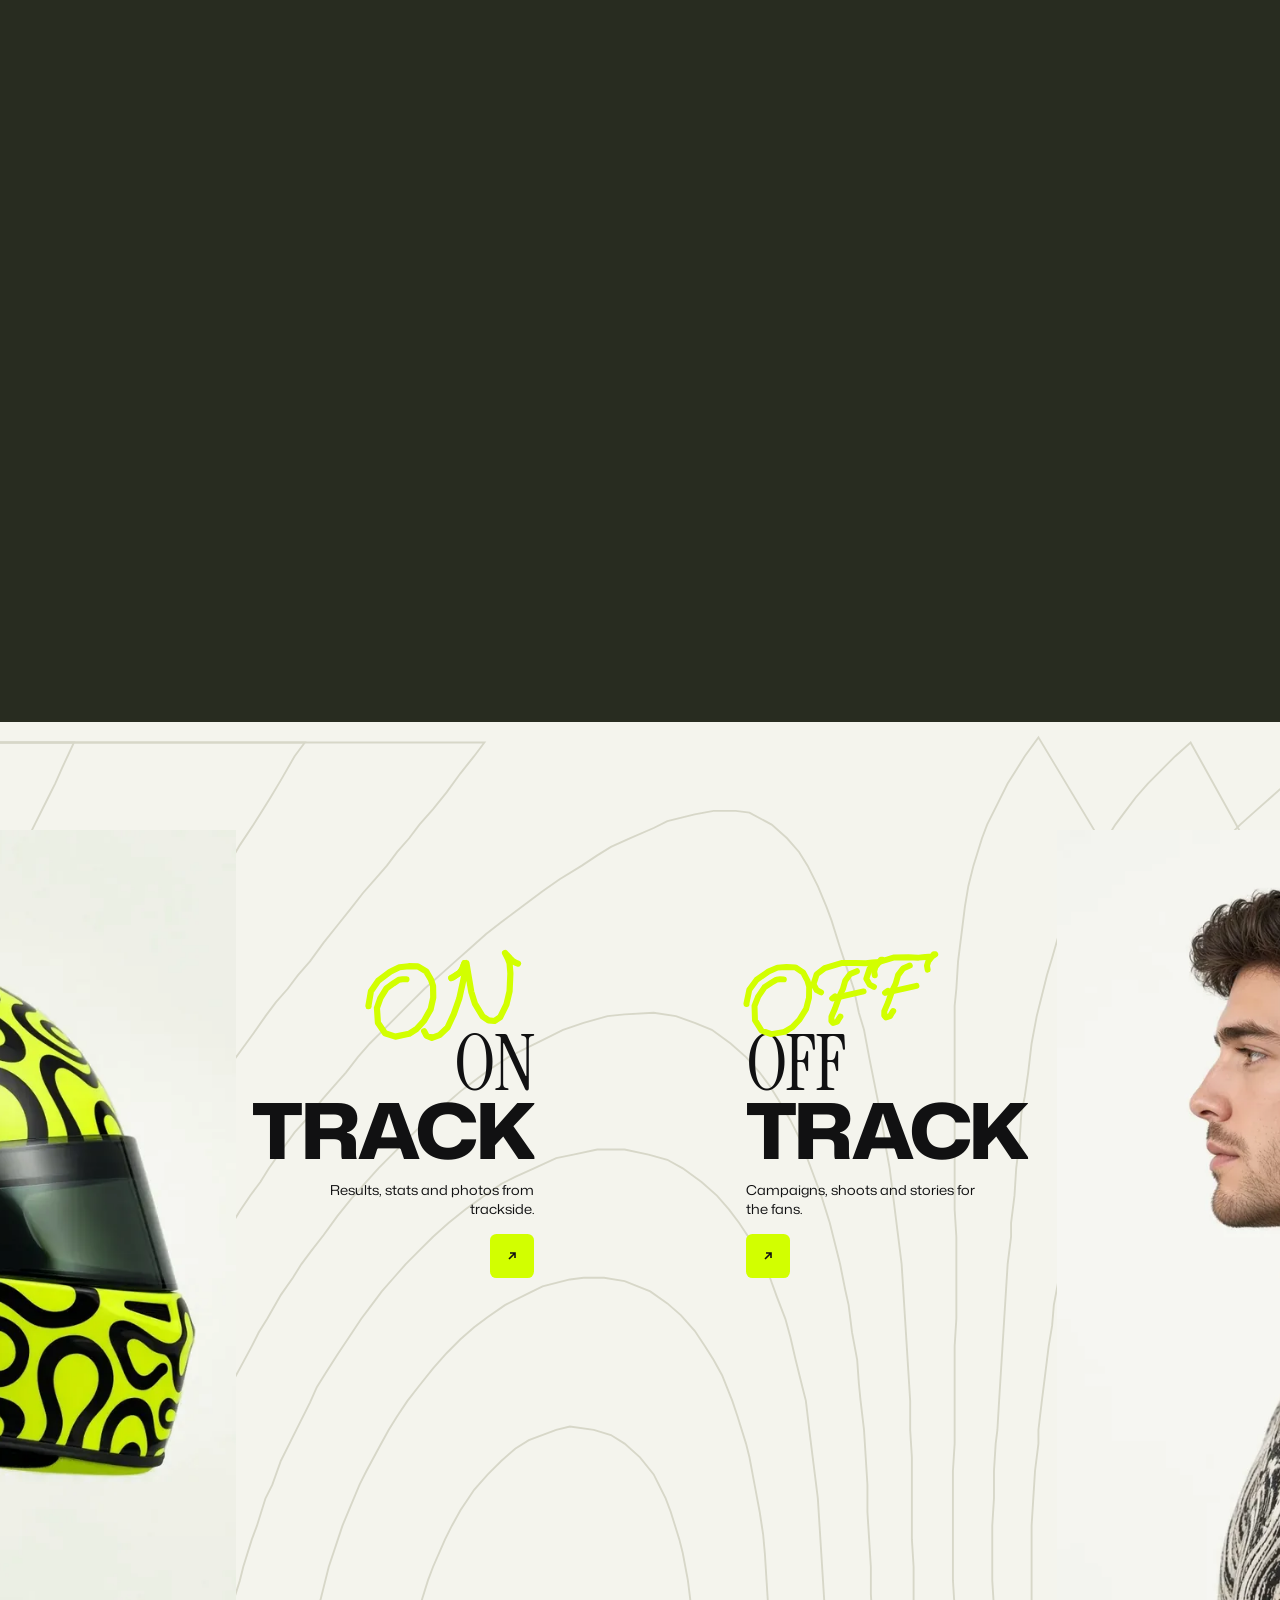
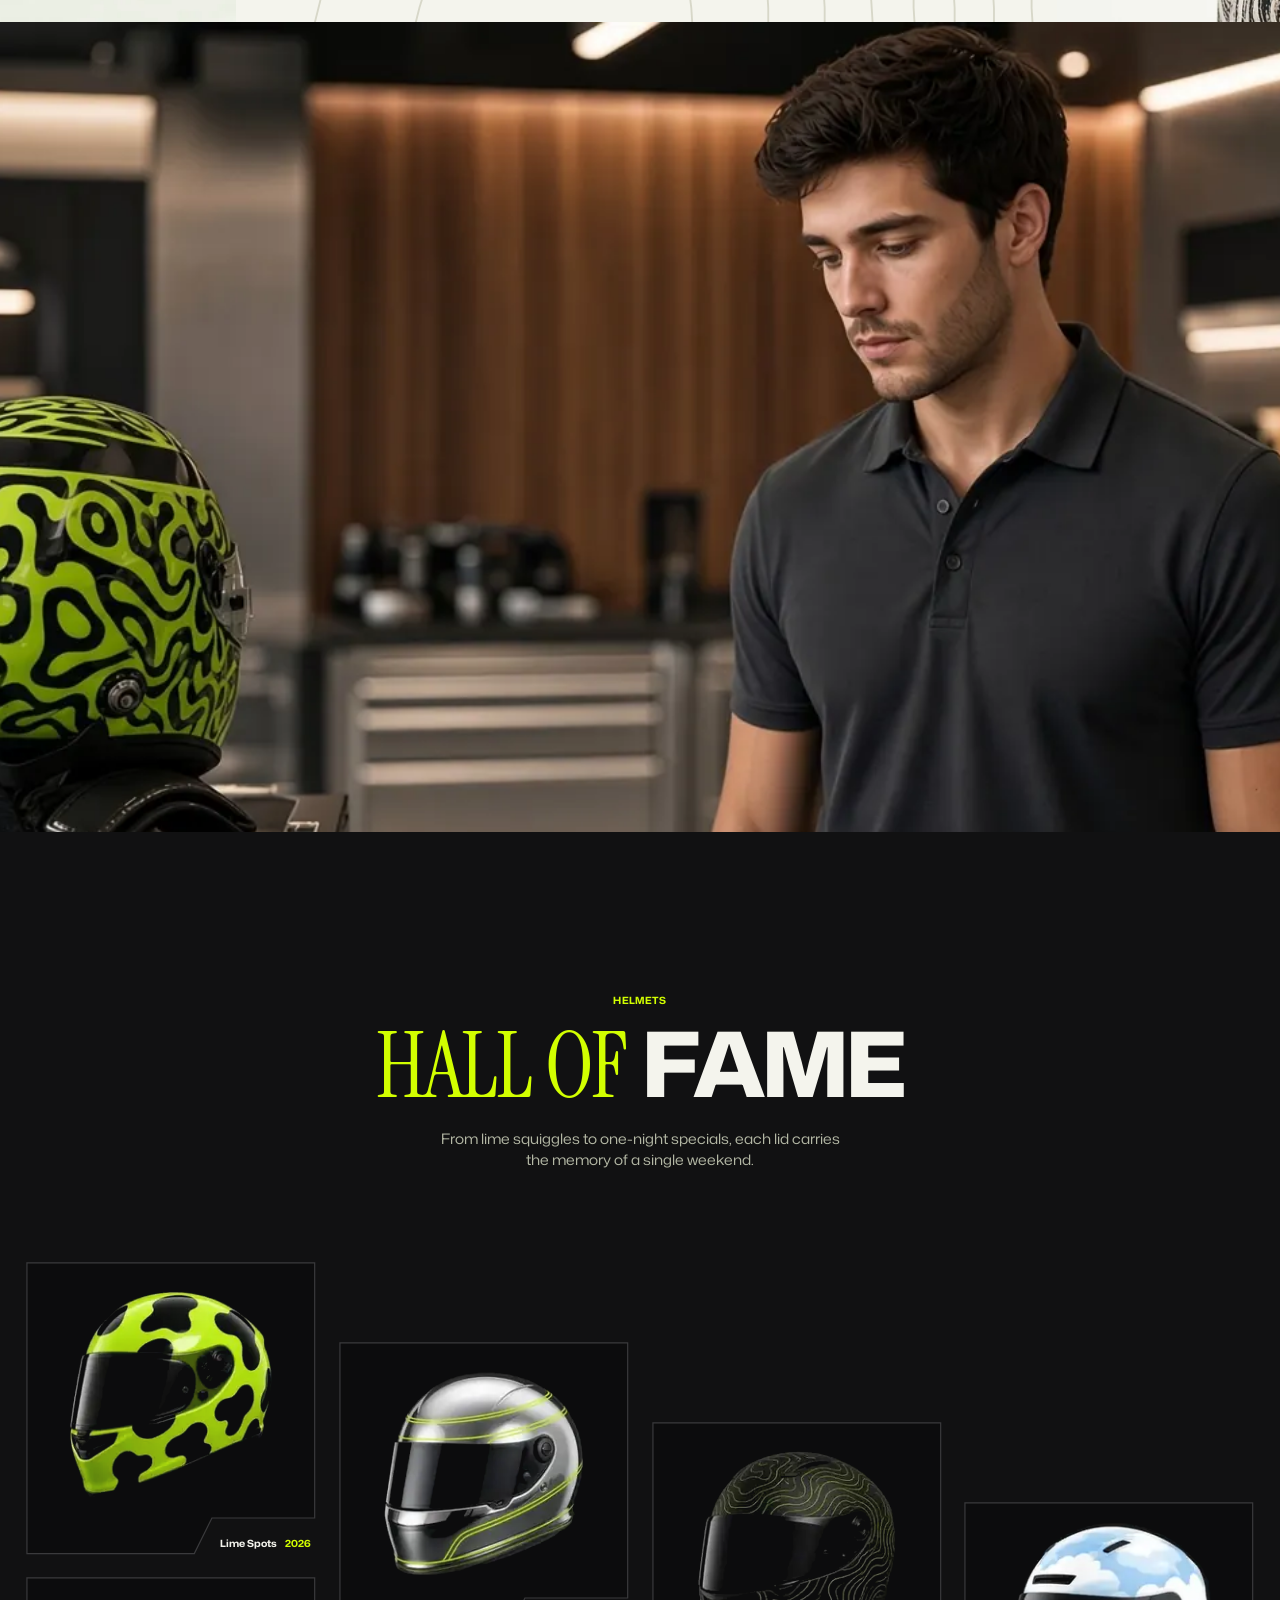
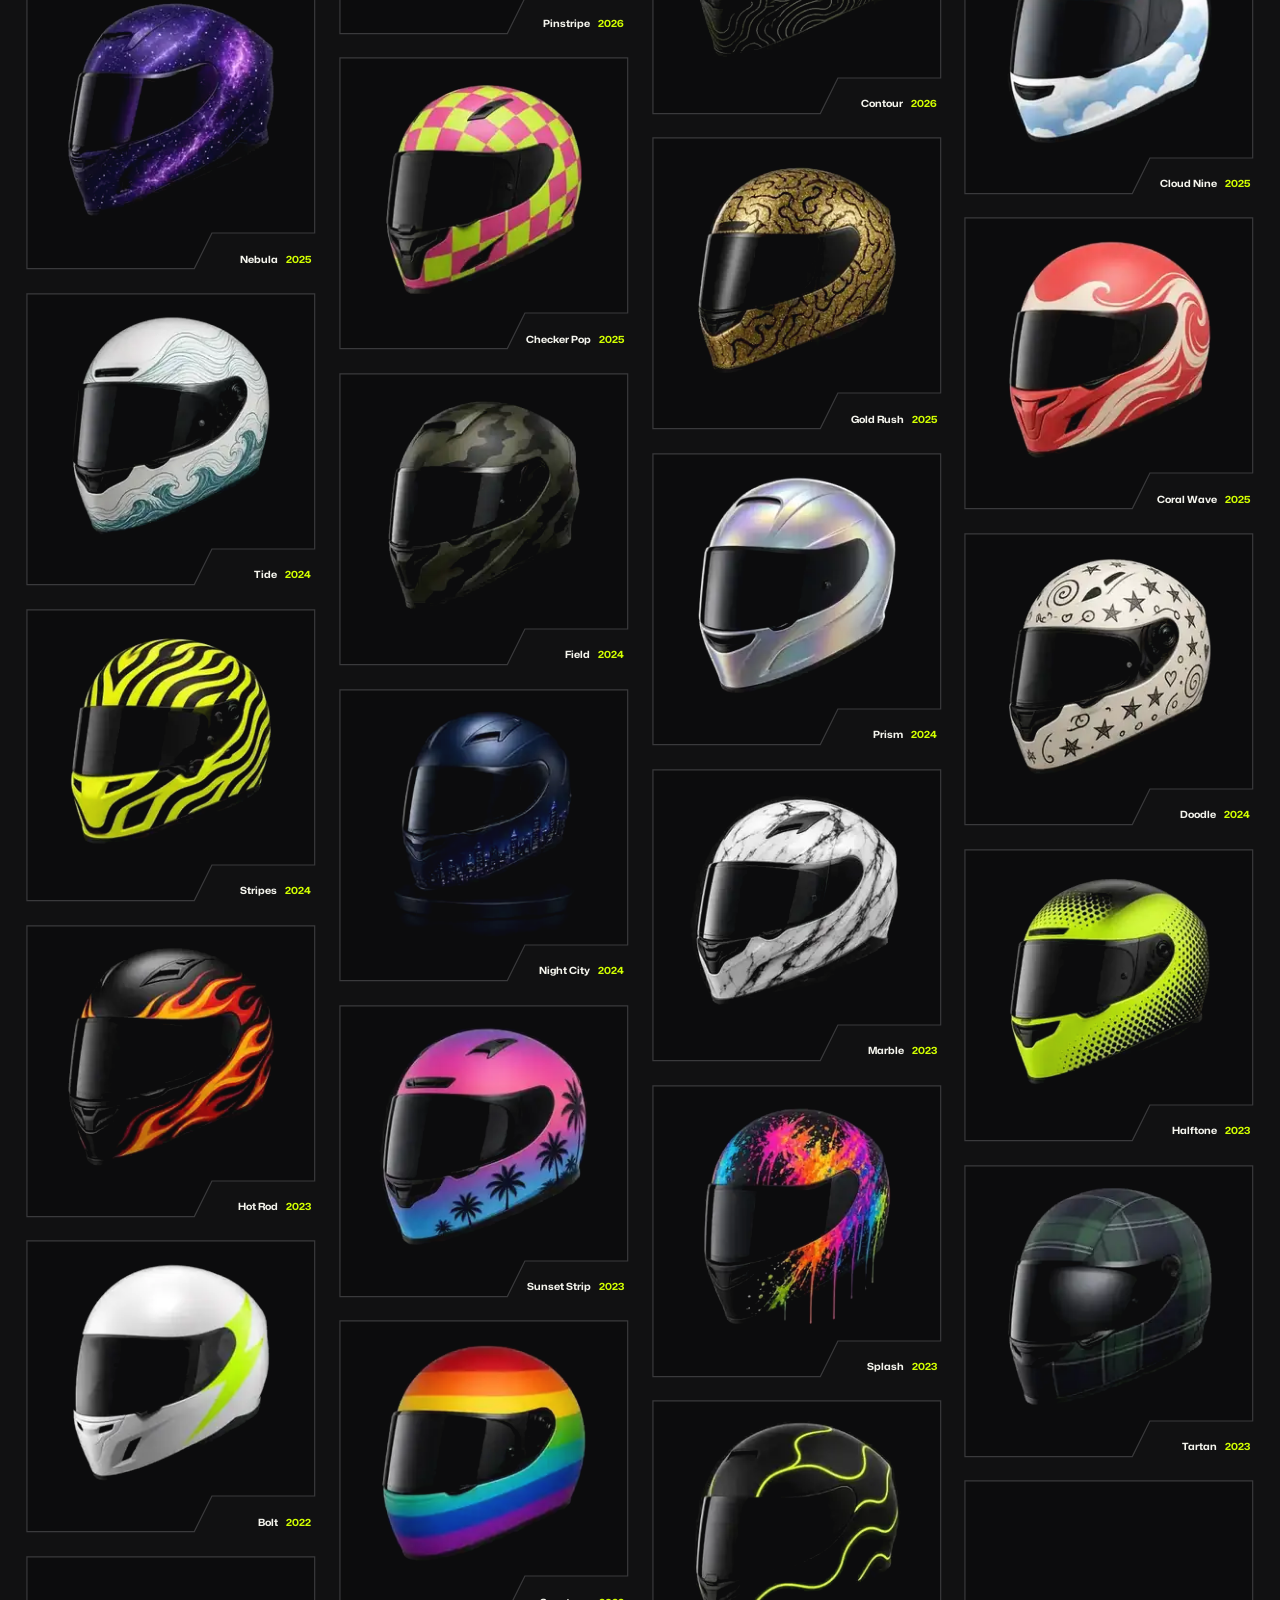
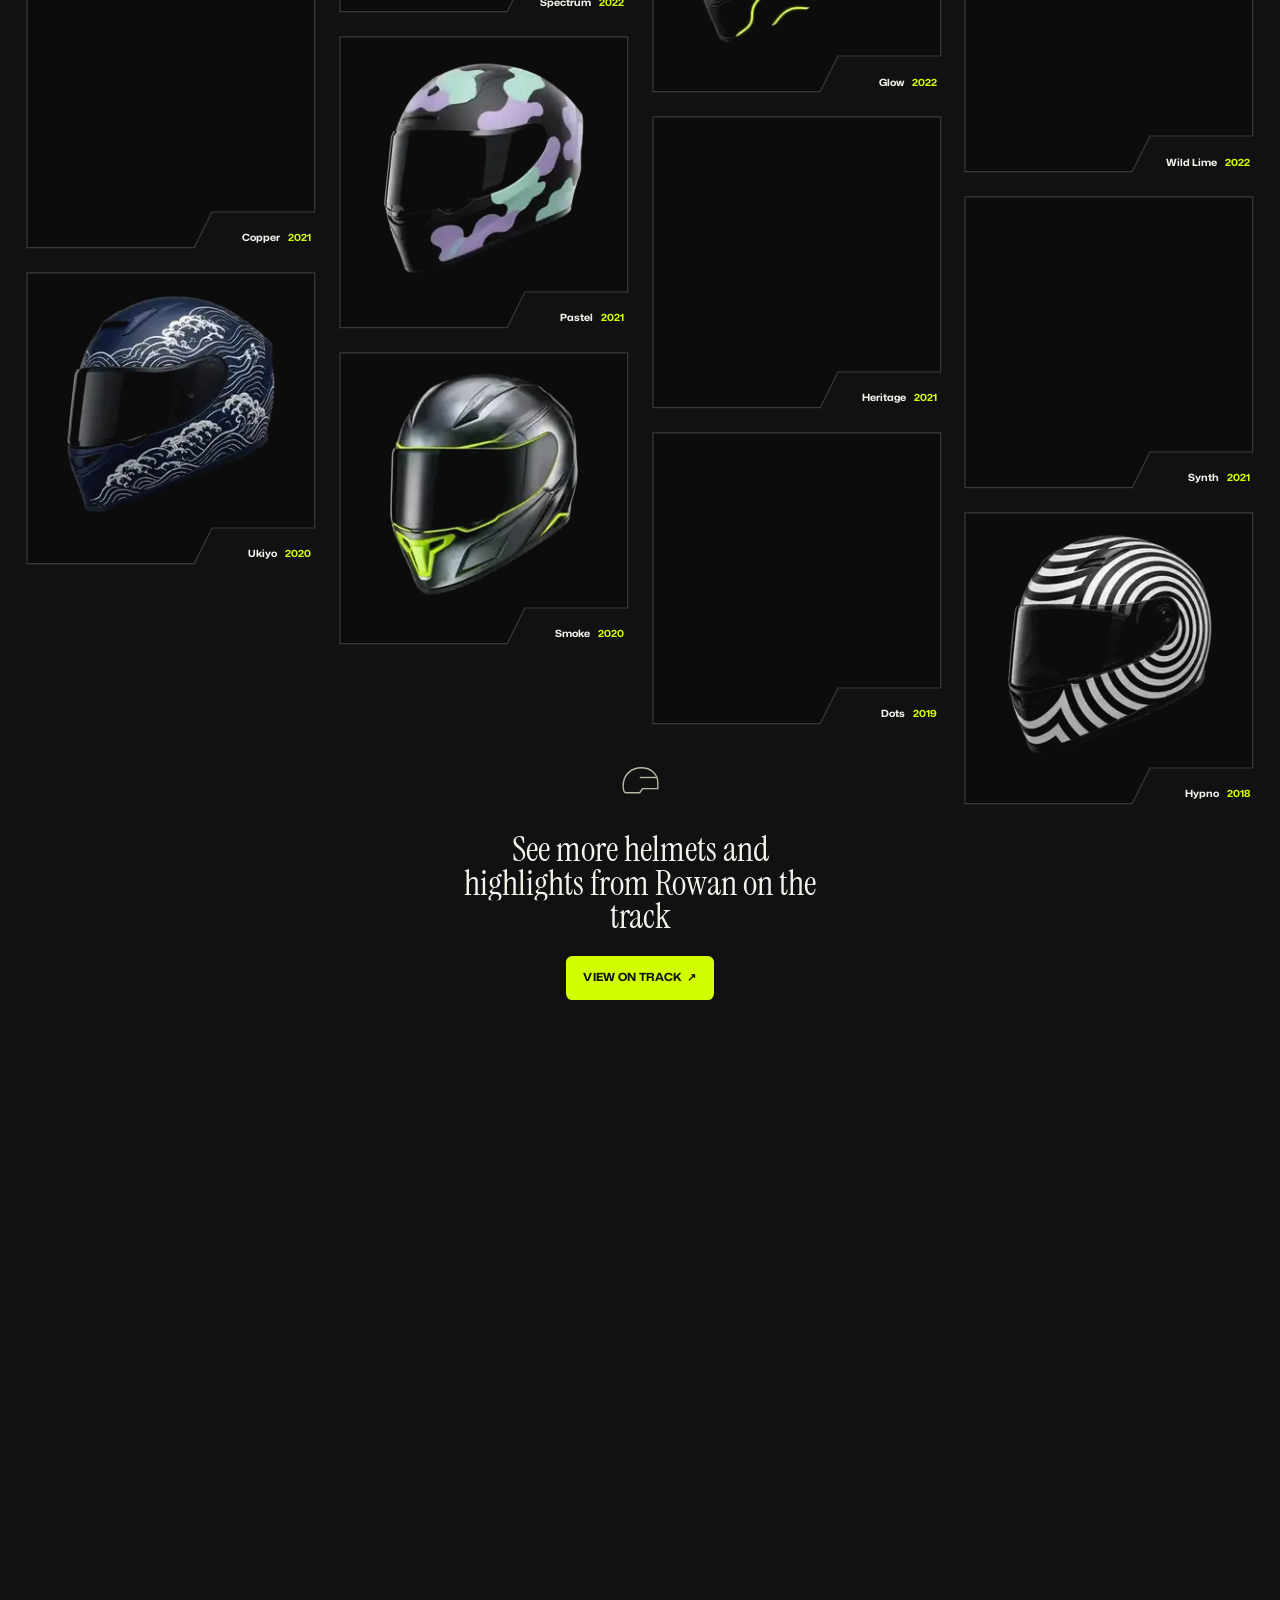
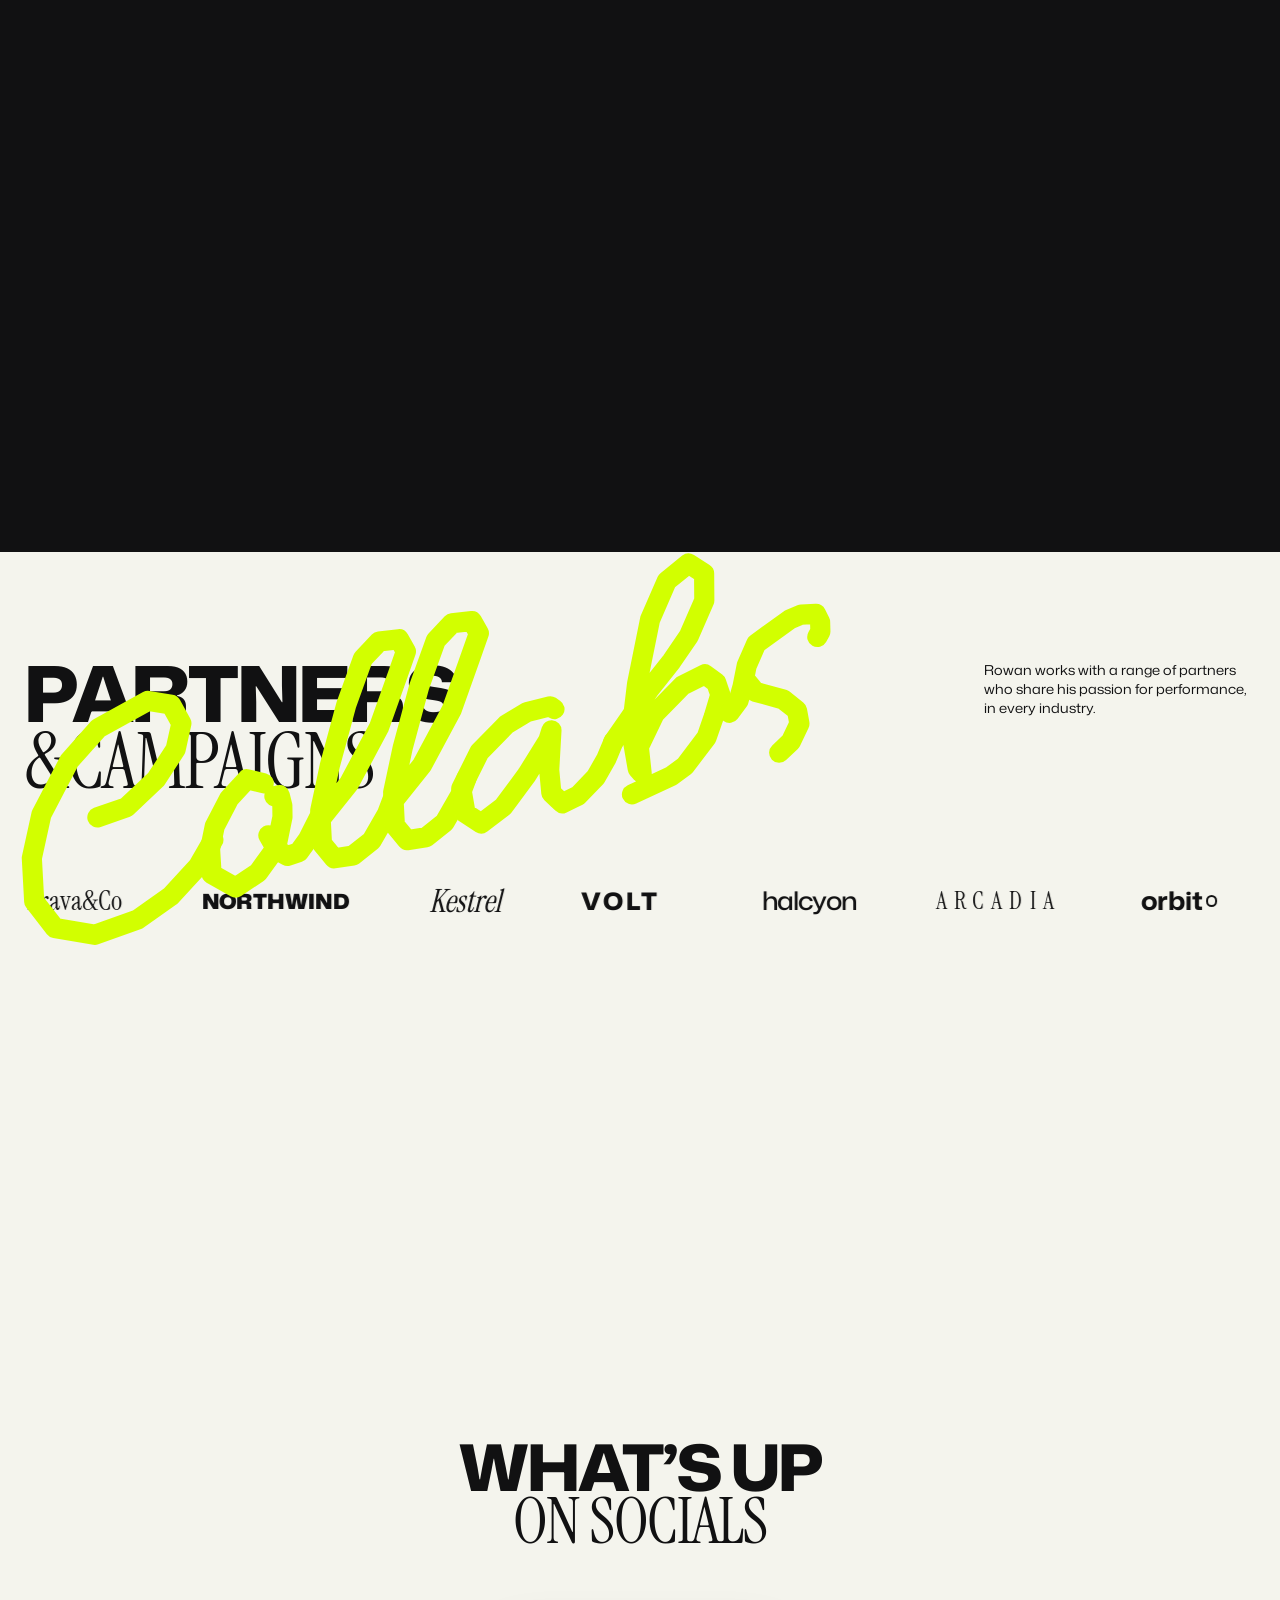
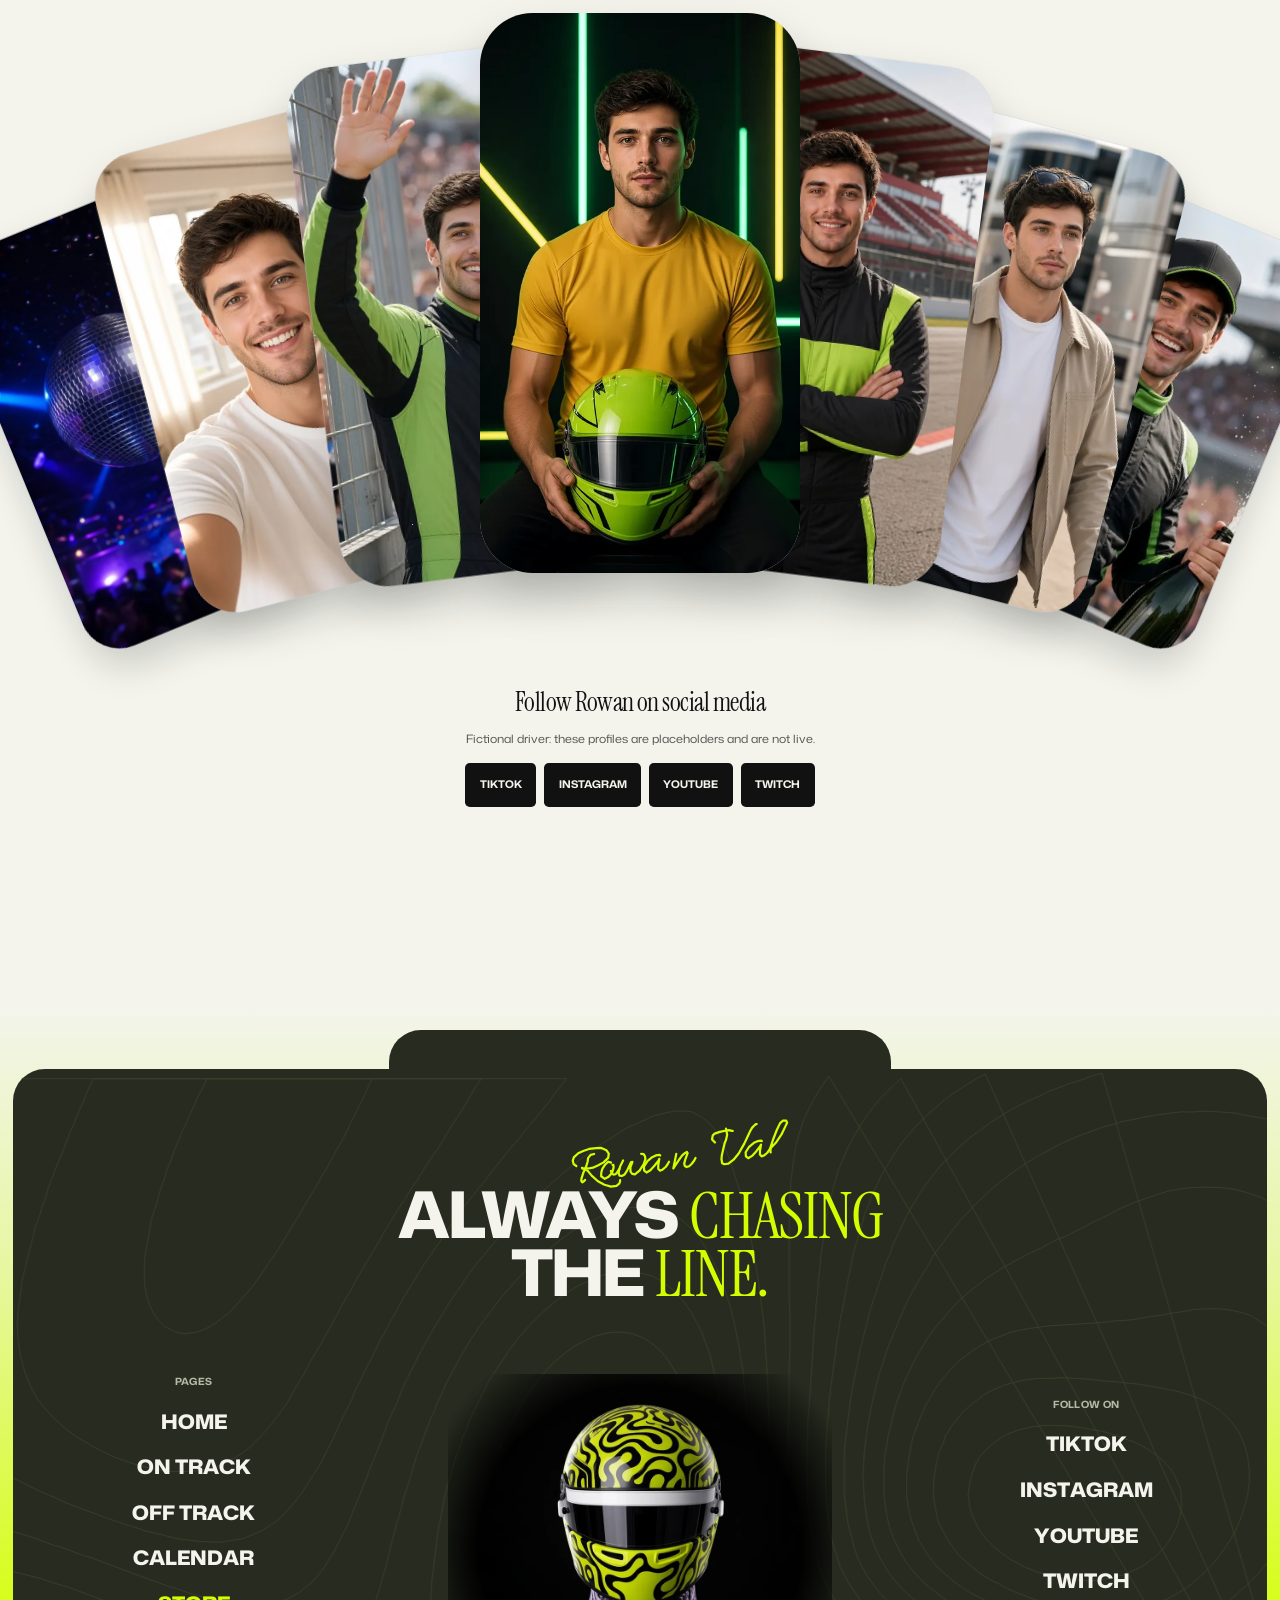
==== commit 9dc4fce4: "Hero→card on transform/opacity only (FLIP scale + counter-scale, dark overlay), topo visible behind " ====
--- a/index.html
+++ b/index.html
@@ -7,10 +7,10 @@
 <meta name="description" content="Rowan Vale, fictional racing driver. A motion design demo: helmets, on track, off track and partners.">
 <meta name="theme-color" content="#f8f8f3">
 <link rel="icon" href="data:image/svg+xml,%3Csvg xmlns=%22http://www.w3.org/2000/svg%22 viewBox=%220 0 40 40%22%3E%3Crect width=%2240%22 height=%2240%22 rx=%228%22 fill=%22%23d2ff00%22/%3E%3Ctext x=%2220%22 y=%2228%22 font-size=%2220%22 text-anchor=%22middle%22 font-family=%22serif%22%3ERV%3C/text%3E%3C/svg%3E">
-<link rel="preload" href="fonts/monasans.woff2?v=2" as="font" type="font/woff2" crossorigin>
-<link rel="preload" href="fonts/instrumentserif.woff2?v=2" as="font" type="font/woff2" crossorigin>
-<link rel="preload" href="assets/img/hero_face.webp?v=2" as="image" fetchpriority="high">
-<link rel="stylesheet" href="style.css?v=2">
+<link rel="preload" href="fonts/monasans.woff2?v=3" as="font" type="font/woff2" crossorigin>
+<link rel="preload" href="fonts/instrumentserif.woff2?v=3" as="font" type="font/woff2" crossorigin>
+<link rel="preload" href="assets/img/hero_face.webp?v=3" as="image" fetchpriority="high">
+<link rel="stylesheet" href="style.css?v=3">
 </head>
 <body class="is-loading">
 <a class="skip" href="#main">Skip to content</a>
@@ -39,17 +39,17 @@
 <!-- 1+2 HERO → MESSAGE CARD -->
 <section class="hero" id="top" data-nav="light">
   <div class="hero-stick">
-    <div class="topo topo-hero" aria-hidden="true"></div>
+    <div class="hero-dark" aria-hidden="true"></div>
     <div class="hero-marquee" aria-hidden="true">
       <div class="mq-row mq-a"><div class="row-inner"><span>Built lap by lap&nbsp;·&nbsp;</span><span>Built lap by lap&nbsp;·&nbsp;</span><span>Built lap by lap&nbsp;·&nbsp;</span></div></div>
       <div class="mq-row mq-b"><div class="row-inner"><span>A coastline Sunday that changed everything&nbsp;·&nbsp;</span><span>A coastline Sunday that changed everything&nbsp;·&nbsp;</span></div></div>
     </div>
     <div class="hero-target" aria-hidden="true"></div>
-    <div class="hero-media"><div class="hero-zoom">
-      <img class="hero-img" src="assets/img/hero_face.webp?v=2" width="1600" height="900" alt="Portrait of Rowan Vale, fictional racing driver, in a swirl-patterned jacket">
-      <img class="hero-img hero-tint hero-bw" src="assets/img/msg_bw.webp?v=2" width="900" height="675" alt="" aria-hidden="true" loading="lazy">
+    <div class="hero-media"><div class="hero-cs"><div class="topo topo-hero" aria-hidden="true"></div><div class="hero-zoom">
+      <img class="hero-img" src="assets/img/hero_face.webp?v=3" width="1600" height="900" alt="Portrait of Rowan Vale, fictional racing driver, in a swirl-patterned jacket">
+      <img class="hero-img hero-tint hero-bw" src="assets/img/msg_bw.webp?v=3" width="900" height="675" alt="" aria-hidden="true" loading="lazy">
       <canvas class="hero-canvas" aria-hidden="true"></canvas>
-    </div></div>
+    </div></div></div>
     <div class="hero-msg" aria-hidden="true"><svg class="mono" viewBox="0 0 40 40"><path d="M8 6h10c6 0 9 3 9 8 0 4-2 6-5 7l6 13h-6l-5-12h-4v12H8zM13 10v8h5c2.5 0 4-1.4 4-4s-1.5-4-4-4z" fill="currentColor"/></svg><span class="msg-t">Message from Rowan</span></div>
     <svg class="hw signature hw-sig" viewBox="-26 28 4981 996" aria-hidden="true" focusable="false" stroke-width="48"><path d="M498 227 L419 236 L356 299 L340 362 L293 466 L208 602 L154 714.9 L142 765.4 L161 796.9 L198 781.1 L220 762.2 L227 755.9"/><path d="M81.9 431 L28.4 381 L22 305 L53.5 239 L161 164 L274 129 L406 104 L558 107 L671 120 L772 183 L813 264 L788 353 L677 435 L554 479 L432 516 L334 520 L202 507 L198 485 L312 570 L381 683 L498 822 L627 917 L762 976 L882 976 L945 939 L970 901 L976 866.1"/><path d="M834 463 L781 435 L705.1 485 L632.7 567 L598.1 639 L582.3 724.4 L651.6 790.5 L740 759.1 L822 690 L869 592 L878 554 L878 516 L859 516"/><path d="M806 642 L822 699 L853 727.6 L894 724.4 L935 690 L998 617"/><path d="M1099.3 454 L1017.4 573 L973.3 680 L967 730.7 L979.6 768.5 L1026.8 781.1 L1086.7 759.1 L1150 687 L1225 573 L1266 510 L1295 513 L1235 624 L1225 714.9 L1254 768.5 L1310 784.2 L1421 718.1 L1531 595 L1581 488 L1581 431 L1559 378 L1506 365"/><path d="M2079 617 L2041 668 L1990 721.2 L1915 768.5 L1855 781.1 L1827 737 L1839 658 L1880 526 L1861 557 L1760 655 L1653.3 743.3 L1565.1 781.1 L1521 733.9 L1527.3 646 L1618.6 539 L1732 469 L1814 444 L1896 444 L1908 457"/><path d="M2258 472 L2151 774.8 L2293 614 L2381 520 L2444 482 L2491 463 L2504 488 L2441 605 L2400 699 L2403 752.8 L2438 784.2 L2497 774.8 L2560 730.7 L2623 668 L2658 617"/><path d="M3121.5 346 L3068 271 L3093.2 189 L3140.5 154 L3257 132 L3370 123 L3459 123 L3515 145 L3537 151"/><path d="M3399 82 L3405 214 L3367 318 L3326 390 L3279 510 L3232 633 L3210 718.1 L3213 809.5 L3254 837.8 L3345 837.8 L3468 768.5 L3600 646 L3745 457 L3852 293 L3912 202 L3963 138 L4007 104 L4051 76 L4069.7 76"/><path d="M4300 617 L4262 668 L4211 721.2 L4136 768.5 L4076 781.1 L4048 737 L4060 658 L4101 526 L4082 557 L3981 655 L3874.3 743.3 L3786.1 781.1 L3742 733.9 L3748.3 646 L3839.6 539 L3953 469 L4035 444 L4117 444 L4129 457"/><path d="M4305.8 624 L4422.4 535 L4570 372 L4677 211 L4725 138 L4712 91 L4643 82 L4574 126 L4479 268 L4372 460 L4302.6 602 L4280.6 714.9 L4309 774.8 L4375.1 781.1 L4451 746.4 L4526 668 L4561 617"/><path d="M4658.1 630 L4740 589 L4809 551 L4844 494 L4831 450 L4772 444 L4655 513 L4607.8 548 L4557.4 608 L4525.9 661 L4519.6 711.8 L4541.6 755.9 L4623.5 790.5 L4762 755.9 L4806 718.1 L4869 665 L4907 617"/><path d="M395 970 C1728 890 3457 860 5037 760"/></svg>
     <div class="next-race" aria-label="Next race">
@@ -79,15 +79,15 @@
     <div class="topo topo-horiz" aria-hidden="true"></div>
     <div class="horiz-track">
       <div class="h-item h-quote"><p class="h-q" data-split data-high="right,lime">The <b>grid</b> slot is just a number, what <b>counts</b> is every lap after it.</p><svg class="h-sig" viewBox="0 0 120 30" aria-hidden="true"><path d="M4 22C30 4 50 26 70 12S110 10 116 6" fill="none" stroke="currentColor" stroke-width="3" stroke-linecap="round"/></svg></div>
-      <figure class="h-item s-l t-1"><span class="cap-bar"></span><div class="h-img" data-img-hl><img src="assets/img/g_podium.webp?v=2" width="900" height="675" loading="lazy" alt="Rowan Vale celebrating on the podium with a peace sign"></div><figcaption>Coastline GP, 2024</figcaption></figure>
-      <figure class="h-item s-s t-2"><span class="cap-bar"></span><div class="h-img" data-img-hl><img src="assets/img/g_golf.webp?v=2" width="500" height="500" loading="lazy" alt="Black and white photo of a golf swing between palm trees"></div><figcaption>Off days, 2024</figcaption></figure>
-      <figure class="h-item s-m t-3"><span class="cap-bar"></span><div class="h-img" data-img-hl><img src="assets/img/g_helmetfront.webp?v=2" width="500" height="500" loading="lazy" alt="Lime race helmet with black squiggles under pit lane lights"></div><figcaption>Night race, 2023</figcaption></figure>
-      <figure class="h-item s-s t-4"><span class="cap-bar"></span><div class="h-img" data-img-hl><img src="assets/img/g_press.webp?v=2" width="500" height="500" loading="lazy" alt="Rowan Vale smiling at a press conference"></div><figcaption>Media day, 2025</figcaption></figure>
-      <figure class="h-item s-l t-5"><span class="cap-bar"></span><div class="h-img" data-img-hl><img src="assets/img/g_cockpit.webp?v=2" width="800" height="800" loading="lazy" alt="Rowan Vale seated in the cockpit in the garage"></div><figcaption>Harbour Circuit, 2024</figcaption></figure>
+      <figure class="h-item s-l t-1"><span class="cap-bar"></span><div class="h-img" data-img-hl><img src="assets/img/g_podium.webp?v=3" width="900" height="675" loading="lazy" alt="Rowan Vale celebrating on the podium with a peace sign"></div><figcaption>Coastline GP, 2024</figcaption></figure>
+      <figure class="h-item s-s t-2"><span class="cap-bar"></span><div class="h-img" data-img-hl><img src="assets/img/g_golf.webp?v=3" width="500" height="500" loading="lazy" alt="Black and white photo of a golf swing between palm trees"></div><figcaption>Off days, 2024</figcaption></figure>
+      <figure class="h-item s-m t-3"><span class="cap-bar"></span><div class="h-img" data-img-hl><img src="assets/img/g_helmetfront.webp?v=3" width="500" height="500" loading="lazy" alt="Lime race helmet with black squiggles under pit lane lights"></div><figcaption>Night race, 2023</figcaption></figure>
+      <figure class="h-item s-s t-4"><span class="cap-bar"></span><div class="h-img" data-img-hl><img src="assets/img/g_press.webp?v=3" width="500" height="500" loading="lazy" alt="Rowan Vale smiling at a press conference"></div><figcaption>Media day, 2025</figcaption></figure>
+      <figure class="h-item s-l t-5"><span class="cap-bar"></span><div class="h-img" data-img-hl><img src="assets/img/g_cockpit.webp?v=3" width="800" height="800" loading="lazy" alt="Rowan Vale seated in the cockpit in the garage"></div><figcaption>Harbour Circuit, 2024</figcaption></figure>
       <div class="h-item h-text"><p data-split data-high="right,dark-green-tint-1">At twelve I borrowed a rental kart for one afternoon, and I’ve been chasing that first rush ever since.</p></div>
-      <figure class="h-item s-s t-6"><span class="cap-bar"></span><div class="h-img" data-img-hl><img src="assets/img/g_gala.webp?v=2" width="500" height="667" loading="lazy" alt="Black and white photo of Rowan Vale laughing at a gala"></div><figcaption>Winter ball, 2024</figcaption></figure>
-      <figure class="h-item s-m t-7"><span class="cap-bar"></span><div class="h-img" data-img-hl><img src="assets/img/g_fans.webp?v=2" width="600" height="800" loading="lazy" alt="Rowan Vale waving to fans at the fence"></div><figcaption>Fan zone, 2025</figcaption></figure>
-      <figure class="h-item s-s t-8"><span class="cap-bar"></span><div class="h-img" data-img-hl><img src="assets/img/g_paddock.webp?v=2" width="600" height="800" loading="lazy" alt="Rowan Vale walking through the paddock with a backpack"></div><figcaption>Paddock, 2024</figcaption></figure>
+      <figure class="h-item s-s t-6"><span class="cap-bar"></span><div class="h-img" data-img-hl><img src="assets/img/g_gala.webp?v=3" width="500" height="667" loading="lazy" alt="Black and white photo of Rowan Vale laughing at a gala"></div><figcaption>Winter ball, 2024</figcaption></figure>
+      <figure class="h-item s-m t-7"><span class="cap-bar"></span><div class="h-img" data-img-hl><img src="assets/img/g_fans.webp?v=3" width="600" height="800" loading="lazy" alt="Rowan Vale waving to fans at the fence"></div><figcaption>Fan zone, 2025</figcaption></figure>
+      <figure class="h-item s-s t-8"><span class="cap-bar"></span><div class="h-img" data-img-hl><img src="assets/img/g_paddock.webp?v=3" width="600" height="800" loading="lazy" alt="Rowan Vale walking through the paddock with a backpack"></div><figcaption>Paddock, 2024</figcaption></figure>
       <div class="h-item h-end"></div>
     </div>
   </div>
@@ -97,8 +97,8 @@
 <section class="otot" data-nav="light" id="off-track">
   <div class="topo topo-light" aria-hidden="true"></div>
   <div class="otot-top">
-    <img class="otot-img otot-l" src="assets/img/on_helmet.webp?v=2" width="700" height="933" loading="lazy" alt="Lime helmet with black squiggles in side profile">
-    <img class="otot-img otot-r" src="assets/img/off_face.webp?v=2" width="700" height="933" loading="lazy" alt="Rowan Vale in side profile">
+    <img class="otot-img otot-l" src="assets/img/on_helmet.webp?v=3" width="700" height="933" loading="lazy" alt="Lime helmet with black squiggles in side profile">
+    <img class="otot-img otot-r" src="assets/img/off_face.webp?v=3" width="700" height="933" loading="lazy" alt="Rowan Vale in side profile">
     <div class="otot-col otot-c1">
       <svg class="hw s-on" viewBox="-32 15 1878 981" aria-hidden="true" focusable="false" stroke-width="70"><path d="M37.8 472 L37.8 466 L88.2 309 L186 202 L334 120 L444 85 L551 88 L652 104 L737 173 L778 274 L791 346 L775 476 L728 602 L636 721.2 L542 800 L447 844.1 L290 853.5 L180 800 L117 671 L129 504 L183 400 L268 299 L353 255 L419 224 L460 224 L504 230"/><path d="M620 837.8 L639 891.4 L696 926 L783.9 907 L887.8 834.6 L979 693 L1064 529 L1124 368 L1171 239 L1200 142 L1209 472 L1231 611 L1297 765.4 L1357 818.9 L1423 834.6 L1493 800 L1581 671 L1638 526 L1675 328 L1682 211 L1669 154 L1647 91 L1694 157 L1723 195 L1748 214 L1776 230"/><path d="M1008 287 L1020 283 L1108 242 L1143 205 L1178 142"/><path d="M1008 287 L1020 283 L1108 242 L1143 205 L1178 142"/></svg>
       <h2 class="otot-h" data-high="left,dark-green-tint-1"><span class="serif">On</span><br>Track</h2>
@@ -112,7 +112,7 @@
       <a class="btn-round" href="#collabs" aria-label="Go to off track"><svg viewBox="0 0 16 16"><path d="M5 11 11 5M6 5h5v5" fill="none" stroke="currentColor" stroke-width="1.6"/></svg></a>
     </div>
   </div>
-  <div class="otot-bottom" data-otot-bottom><img src="assets/img/garage.webp?v=2" width="1280" height="720" loading="lazy" alt="Team garage with a lime helmet on a stand and Rowan Vale looking down"></div>
+  <div class="otot-bottom" data-otot-bottom><img src="assets/img/garage.webp?v=3" width="1280" height="720" loading="lazy" alt="Team garage with a lime helmet on a stand and Rowan Vale looking down"></div>
 </section>
 
 <!-- 6 HELMETS -->
@@ -140,8 +140,8 @@
         <p class="store-p">Rowan’s own numbered collection, made for the people in the grandstands. Wear it, keep it, pass it on.</p>
         <a class="btn-dark" href="store.html" data-hover><span class="t" data-text="VISIT THE STORE  ↗">VISIT THE STORE&nbsp;&nbsp;↗</span></a>
       </div>
-      <div class="store-img s1" data-img-hl><img src="assets/img/rv_hoodie.webp?v=2" width="1152" height="864" loading="lazy" alt="Back of a black Line Chaser hoodie with a lime RV monogram in a sunny courtyard"></div>
-      <div class="store-img s2" data-img-hl><img src="assets/img/rv_box.webp?v=2" width="600" height="800" loading="lazy" alt="Matte black RV07 collector box with a lime scarf inside"></div>
+      <div class="store-img s1" data-img-hl><img src="assets/img/rv_hoodie.webp?v=3" width="1152" height="864" loading="lazy" alt="Back of a black Line Chaser hoodie with a lime RV monogram in a sunny courtyard"></div>
+      <div class="store-img s2" data-img-hl><img src="assets/img/rv_box.webp?v=3" width="600" height="800" loading="lazy" alt="Matte black RV07 collector box with a lime scarf inside"></div>
     </div>
   </div>
 </section>
@@ -162,13 +162,13 @@
 <section class="socials" data-nav="light">
   <h2 class="soc-title" data-oval><span class="mona">What’s up</span><br><span class="serif">On socials</span></h2>
   <div class="fan" data-fan>
-    <div class="fan-c"><img src="assets/img/s_disco.webp?v=2" width="520" height="924" loading="lazy" alt="Disco ball in blue light"></div>
-    <div class="fan-c"><img src="assets/img/s_selfie.webp?v=2" width="520" height="924" loading="lazy" alt="Selfie of Rowan Vale in a white t-shirt"></div>
-    <div class="fan-c"><img src="assets/img/g_fans.webp?v=2" width="600" height="800" loading="lazy" alt="Rowan Vale waving to fans"></div>
-    <div class="fan-c"><img src="assets/img/s_neon.webp?v=2" width="520" height="924" loading="lazy" alt="Rowan Vale holding a lime helmet under neon lights"></div>
-    <div class="fan-c"><img src="assets/img/s_pitlane.webp?v=2" width="520" height="924" loading="lazy" alt="Rowan Vale in a black and lime race suit on pit lane"></div>
-    <div class="fan-c"><img src="assets/img/g_paddock.webp?v=2" width="600" height="800" loading="lazy" alt="Rowan Vale in the paddock"></div>
-    <div class="fan-c"><img src="assets/img/g_podium.webp?v=2" width="900" height="675" loading="lazy" alt="Rowan Vale on the podium"></div>
+    <div class="fan-c"><img src="assets/img/s_disco.webp?v=3" width="520" height="924" loading="lazy" alt="Disco ball in blue light"></div>
+    <div class="fan-c"><img src="assets/img/s_selfie.webp?v=3" width="520" height="924" loading="lazy" alt="Selfie of Rowan Vale in a white t-shirt"></div>
+    <div class="fan-c"><img src="assets/img/g_fans.webp?v=3" width="600" height="800" loading="lazy" alt="Rowan Vale waving to fans"></div>
+    <div class="fan-c"><img src="assets/img/s_neon.webp?v=3" width="520" height="924" loading="lazy" alt="Rowan Vale holding a lime helmet under neon lights"></div>
+    <div class="fan-c"><img src="assets/img/s_pitlane.webp?v=3" width="520" height="924" loading="lazy" alt="Rowan Vale in a black and lime race suit on pit lane"></div>
+    <div class="fan-c"><img src="assets/img/g_paddock.webp?v=3" width="600" height="800" loading="lazy" alt="Rowan Vale in the paddock"></div>
+    <div class="fan-c"><img src="assets/img/g_podium.webp?v=3" width="900" height="675" loading="lazy" alt="Rowan Vale on the podium"></div>
   </div>
   <p class="soc-follow serif">Follow Rowan on social media</p>
   <p class="soc-note">Fictional driver: these profiles are placeholders and are not live.</p>
@@ -182,7 +182,7 @@
     <div class="topo topo-foot" aria-hidden="true"></div>
     <svg class="hw signature sig-foot hw-sig" viewBox="-26 28 4981 996" aria-hidden="true" focusable="false" stroke-width="48"><path d="M498 227 L419 236 L356 299 L340 362 L293 466 L208 602 L154 714.9 L142 765.4 L161 796.9 L198 781.1 L220 762.2 L227 755.9"/><path d="M81.9 431 L28.4 381 L22 305 L53.5 239 L161 164 L274 129 L406 104 L558 107 L671 120 L772 183 L813 264 L788 353 L677 435 L554 479 L432 516 L334 520 L202 507 L198 485 L312 570 L381 683 L498 822 L627 917 L762 976 L882 976 L945 939 L970 901 L976 866.1"/><path d="M834 463 L781 435 L705.1 485 L632.7 567 L598.1 639 L582.3 724.4 L651.6 790.5 L740 759.1 L822 690 L869 592 L878 554 L878 516 L859 516"/><path d="M806 642 L822 699 L853 727.6 L894 724.4 L935 690 L998 617"/><path d="M1099.3 454 L1017.4 573 L973.3 680 L967 730.7 L979.6 768.5 L1026.8 781.1 L1086.7 759.1 L1150 687 L1225 573 L1266 510 L1295 513 L1235 624 L1225 714.9 L1254 768.5 L1310 784.2 L1421 718.1 L1531 595 L1581 488 L1581 431 L1559 378 L1506 365"/><path d="M2079 617 L2041 668 L1990 721.2 L1915 768.5 L1855 781.1 L1827 737 L1839 658 L1880 526 L1861 557 L1760 655 L1653.3 743.3 L1565.1 781.1 L1521 733.9 L1527.3 646 L1618.6 539 L1732 469 L1814 444 L1896 444 L1908 457"/><path d="M2258 472 L2151 774.8 L2293 614 L2381 520 L2444 482 L2491 463 L2504 488 L2441 605 L2400 699 L2403 752.8 L2438 784.2 L2497 774.8 L2560 730.7 L2623 668 L2658 617"/><path d="M3121.5 346 L3068 271 L3093.2 189 L3140.5 154 L3257 132 L3370 123 L3459 123 L3515 145 L3537 151"/><path d="M3399 82 L3405 214 L3367 318 L3326 390 L3279 510 L3232 633 L3210 718.1 L3213 809.5 L3254 837.8 L3345 837.8 L3468 768.5 L3600 646 L3745 457 L3852 293 L3912 202 L3963 138 L4007 104 L4051 76 L4069.7 76"/><path d="M4300 617 L4262 668 L4211 721.2 L4136 768.5 L4076 781.1 L4048 737 L4060 658 L4101 526 L4082 557 L3981 655 L3874.3 743.3 L3786.1 781.1 L3742 733.9 L3748.3 646 L3839.6 539 L3953 469 L4035 444 L4117 444 L4129 457"/><path d="M4305.8 624 L4422.4 535 L4570 372 L4677 211 L4725 138 L4712 91 L4643 82 L4574 126 L4479 268 L4372 460 L4302.6 602 L4280.6 714.9 L4309 774.8 L4375.1 781.1 L4451 746.4 L4526 668 L4561 617"/><path d="M4658.1 630 L4740 589 L4809 551 L4844 494 L4831 450 L4772 444 L4655 513 L4607.8 548 L4557.4 608 L4525.9 661 L4519.6 711.8 L4541.6 755.9 L4623.5 790.5 L4762 755.9 L4806 718.1 L4869 665 L4907 617"/><path d="M395 970 C1728 890 3457 860 5037 760"/></svg>
     <h2 class="foot-h"><span class="l1" data-high="right,lime"><span class="mona">Always</span> <span class="serif c-lime">chasing</span></span><span class="l2" data-high="right,lime-off,150"><span class="mona">the</span> <span class="serif c-lime">line.</span></span></h2>
-    <img class="foot-helmet" src="assets/img/footer_helmet.webp?v=2" width="900" height="900" loading="lazy" alt="Rowan Vale wearing his lime helmet">
+    <img class="foot-helmet" src="assets/img/footer_helmet.webp?v=3" width="900" height="900" loading="lazy" alt="Rowan Vale wearing his lime helmet">
     <div class="foot-col fc-l"><span class="eyebrow">Pages</span><a href="#top" data-hover><span class="t" data-text="HOME">HOME</span></a><a href="#on-track" data-hover><span class="t" data-text="ON TRACK">ON TRACK</span></a><a href="#off-track" data-hover><span class="t" data-text="OFF TRACK">OFF TRACK</span></a><a href="calendar.html" data-hover><span class="t" data-text="CALENDAR">CALENDAR</span></a><a class="c-lime" href="#store" data-hover><span class="t" data-text="STORE">STORE</span></a></div>
     <div class="foot-col fc-r"><span class="eyebrow">Follow on</span><a role="link" aria-disabled="true" title="Fictional profile, not live in this demo" data-hover><span class="t" data-text="TIKTOK">TIKTOK</span></a><a role="link" aria-disabled="true" title="Fictional profile, not live in this demo" data-hover><span class="t" data-text="INSTAGRAM">INSTAGRAM</span></a><a role="link" aria-disabled="true" title="Fictional profile, not live in this demo" data-hover><span class="t" data-text="YOUTUBE">YOUTUBE</span></a><a role="link" aria-disabled="true" title="Fictional profile, not live in this demo" data-hover><span class="t" data-text="TWITCH">TWITCH</span></a></div>
     <a class="btn-lime foot-btn" href="mailto:hello@rowanvale.example?subject=Business%20enquiry" data-hover><span class="t" data-text="BUSINESS ENQUIRIES  ↗">BUSINESS ENQUIRIES&nbsp;&nbsp;↗</span></a>
@@ -192,10 +192,10 @@
 </footer>
 </main>
 
-<script defer src="vendor/gsap.min.js?v=2"></script>
-<script defer src="vendor/ScrollTrigger.min.js?v=2"></script>
-<script defer src="vendor/SplitText.min.js?v=2"></script>
-<script defer src="vendor/lenis.min.js?v=2"></script>
-<script defer src="main.js?v=2"></script>
+<script defer src="vendor/gsap.min.js?v=3"></script>
+<script defer src="vendor/ScrollTrigger.min.js?v=3"></script>
+<script defer src="vendor/SplitText.min.js?v=3"></script>
+<script defer src="vendor/lenis.min.js?v=3"></script>
+<script defer src="main.js?v=3"></script>
 </body>
 </html>
--- a/style.css
+++ b/style.css
@@ -1,5 +1,5 @@
-@font-face{font-family:"Mona Sans";src:url(fonts/monasans.woff2?v=2) format("woff2");font-weight:200 900;font-stretch:75% 125%;font-display:swap}
-@font-face{font-family:"Instrument Serif";src:url(fonts/instrumentserif.woff2?v=2) format("woff2");font-weight:400;font-display:swap}
+@font-face{font-family:"Mona Sans";src:url(fonts/monasans.woff2?v=3) format("woff2");font-weight:200 900;font-stretch:75% 125%;font-display:swap}
+@font-face{font-family:"Instrument Serif";src:url(fonts/instrumentserif.woff2?v=3) format("woff2");font-weight:400;font-display:swap}
 :root{
   --lime:#d2ff00;--lime-off:#b2c73a;--dg:#282c20;--dg1:#3b3c38;--dg2:#535450;--white:#f4f4ed;--black:#111112;--cream:#efefe5;
   --ow1:#dde1d2;--ow2:#b4b8a5;--grey1:#ebeee0;--grey2:#c8cbbd;--hero:#f8f8f3;--topo:#cbcbb9;
@@ -23,12 +23,12 @@
 .mona{font-family:var(--mona)}
 .c-lime{color:var(--lime)}
 .eyebrow{font-size:.62rem;font-weight:700;text-transform:uppercase;letter-spacing:.04em;margin:0}
-.topo{position:absolute;inset:0;pointer-events:none;-webkit-mask:url(assets/topo.svg?v=2) center/cover no-repeat;mask:url(assets/topo.svg?v=2) center/cover no-repeat}
-.topo-hero{background:var(--topo);opacity:.8}
+.topo{position:absolute;inset:0;pointer-events:none;-webkit-mask:url(assets/topo.svg?v=3) center/cover no-repeat;mask:url(assets/topo.svg?v=3) center/cover no-repeat}
+.topo-hero{background:var(--ow2);opacity:.85;top:calc(var(--zt)*-1);-webkit-mask-image:url(assets/topo-hero.svg?v=3);mask-image:url(assets/topo-hero.svg?v=3)}
 .topo-dark{background:#363b25}
 .topo-light{background:var(--topo);opacity:.7}
 .topo-foot{background:#3a3f2a}
-.topo-horiz{background:#363b25;transition:opacity .4s}
+.topo-horiz{background:#363b25;will-change:opacity}
 
 /* loader */
 .loader{position:fixed;inset:0;z-index:150;background:var(--lime);display:grid;place-items:center;clip-path:ellipse(150% 150% at 50% 50%)}
@@ -71,17 +71,20 @@
 [data-hover] .t .dup{position:absolute;left:0;top:100%;white-space:pre}
 
 /* scroll indicator */
-.scroll-ind{position:fixed;right:.3rem;top:10vh;width:.4em;height:80vh;z-index:95;mix-blend-mode:difference;opacity:0;pointer-events:none}
-.scroll-ind i{display:block;width:100%;height:20%;background:#ffffffbf;border-radius:1rem}
+.scroll-ind{position:fixed;right:.3rem;top:10vh;width:.4em;height:80vh;z-index:95;opacity:0;pointer-events:none;will-change:opacity}
+.scroll-ind i{display:block;width:100%;height:20%;background:rgba(138,140,128,.75);border-radius:1rem;will-change:transform}
 
 /* HERO */
-.hero{position:relative;height:300vh;background:transparent;--zt:3rem}
+.hero{position:relative;height:300vh;background:transparent;--zt:4.5rem}
 .hero-stick{position:sticky;top:0;height:100vh;height:100svh;overflow:hidden;background:var(--hero)}
-.hero-media{position:absolute;left:50%;top:50%;width:100vw;height:100vh;height:100svh;transform:translate(-50%,-50%);overflow:hidden;z-index:2;will-change:width,height}
+.hero-media{position:absolute;left:50%;top:50%;width:100vw;height:100vh;height:100svh;transform:translate(-50%,-50%);overflow:hidden;z-index:2;background:var(--hero);will-change:transform}
+.hero-cs{position:absolute;inset:0;transform:translateY(var(--zt));will-change:transform}
+.hero-dark{position:absolute;inset:0;background:#282c20;opacity:0;will-change:opacity}
+.next-race,.topo-hero,.hero-tint{will-change:opacity}.hero-msg{will-change:transform,opacity}
 .hero-img{width:100%;height:100%;object-fit:cover;object-position:50% 40%}
 .hero-tint{position:absolute;inset:0;opacity:0}
 .hero-bw{object-position:50% 28%}
-.hero-zoom{position:absolute;inset:0;top:var(--zt)}
+.hero-zoom{position:absolute;inset:0}
 .hero-img{-webkit-mask:radial-gradient(120% 95% at 50% 55%,#000 60%,transparent 100%),linear-gradient(transparent,#000 3rem);-webkit-mask-composite:source-in;mask:radial-gradient(120% 95% at 50% 55%,#000 60%,transparent 100%) intersect,linear-gradient(transparent,#000 3rem)}
 .hero-canvas{position:absolute;inset:0;width:100%;height:100%;pointer-events:none}
 .hero-target{position:absolute;left:50%;top:50%;width:min(36vw,34rem);aspect-ratio:4/3;transform:translate(-50%,-50%)}
@@ -112,7 +115,9 @@
 .high-line-reveal{pointer-events:none}
 
 /* HORIZONTAL */
-.horiz{position:relative;background:var(--dg);color:var(--white)}
+.horiz{position:relative;background:var(--dg);color:var(--white);transition:color .5s}
+.horiz.is-light{color:var(--black)}
+.horiz-light{position:absolute;inset:0;background:#f4f4ed;opacity:0;will-change:opacity;pointer-events:none}
 .horiz-stick{position:sticky;top:0;height:100vh;overflow:hidden}
 .horiz-track{position:relative;height:100%;display:flex;align-items:flex-start;gap:6vw;padding:0 8vw 0 6vw;width:max-content;will-change:transform}
 .h-item{flex:none;position:relative;margin:0}
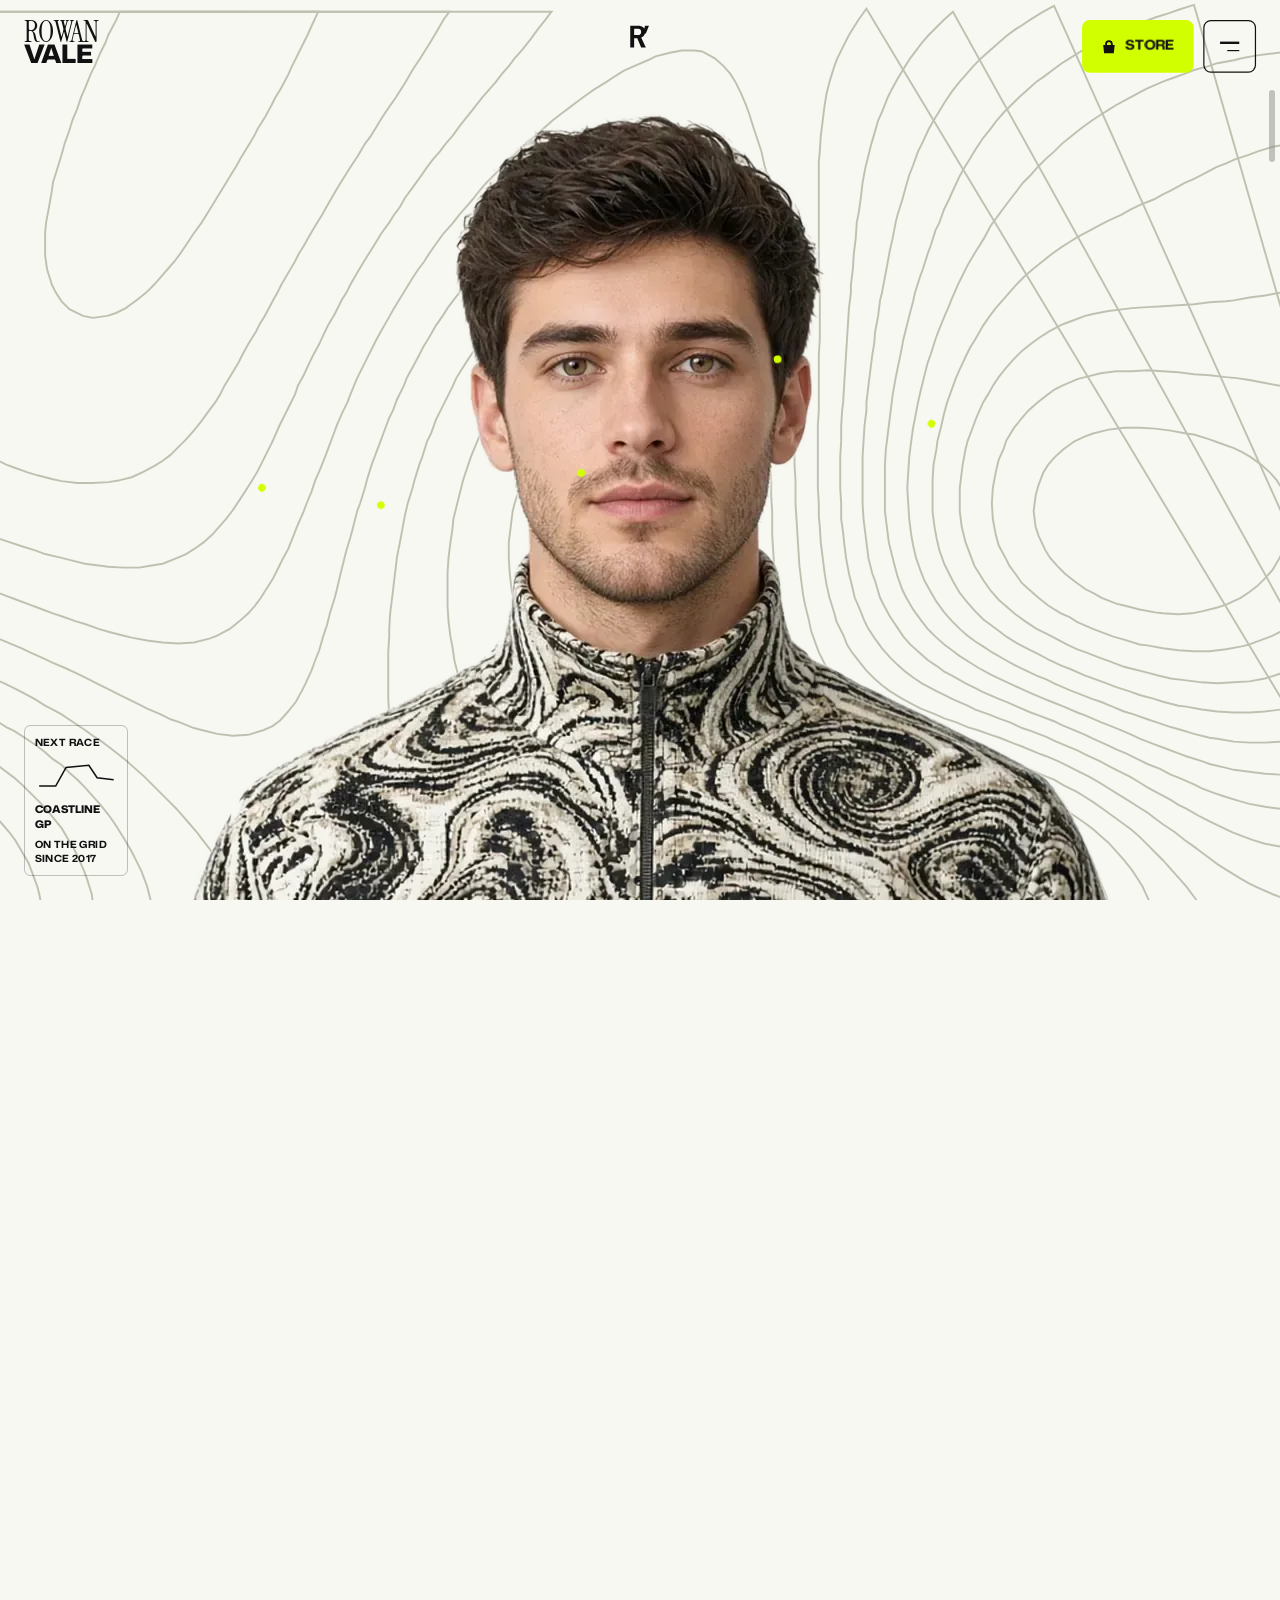
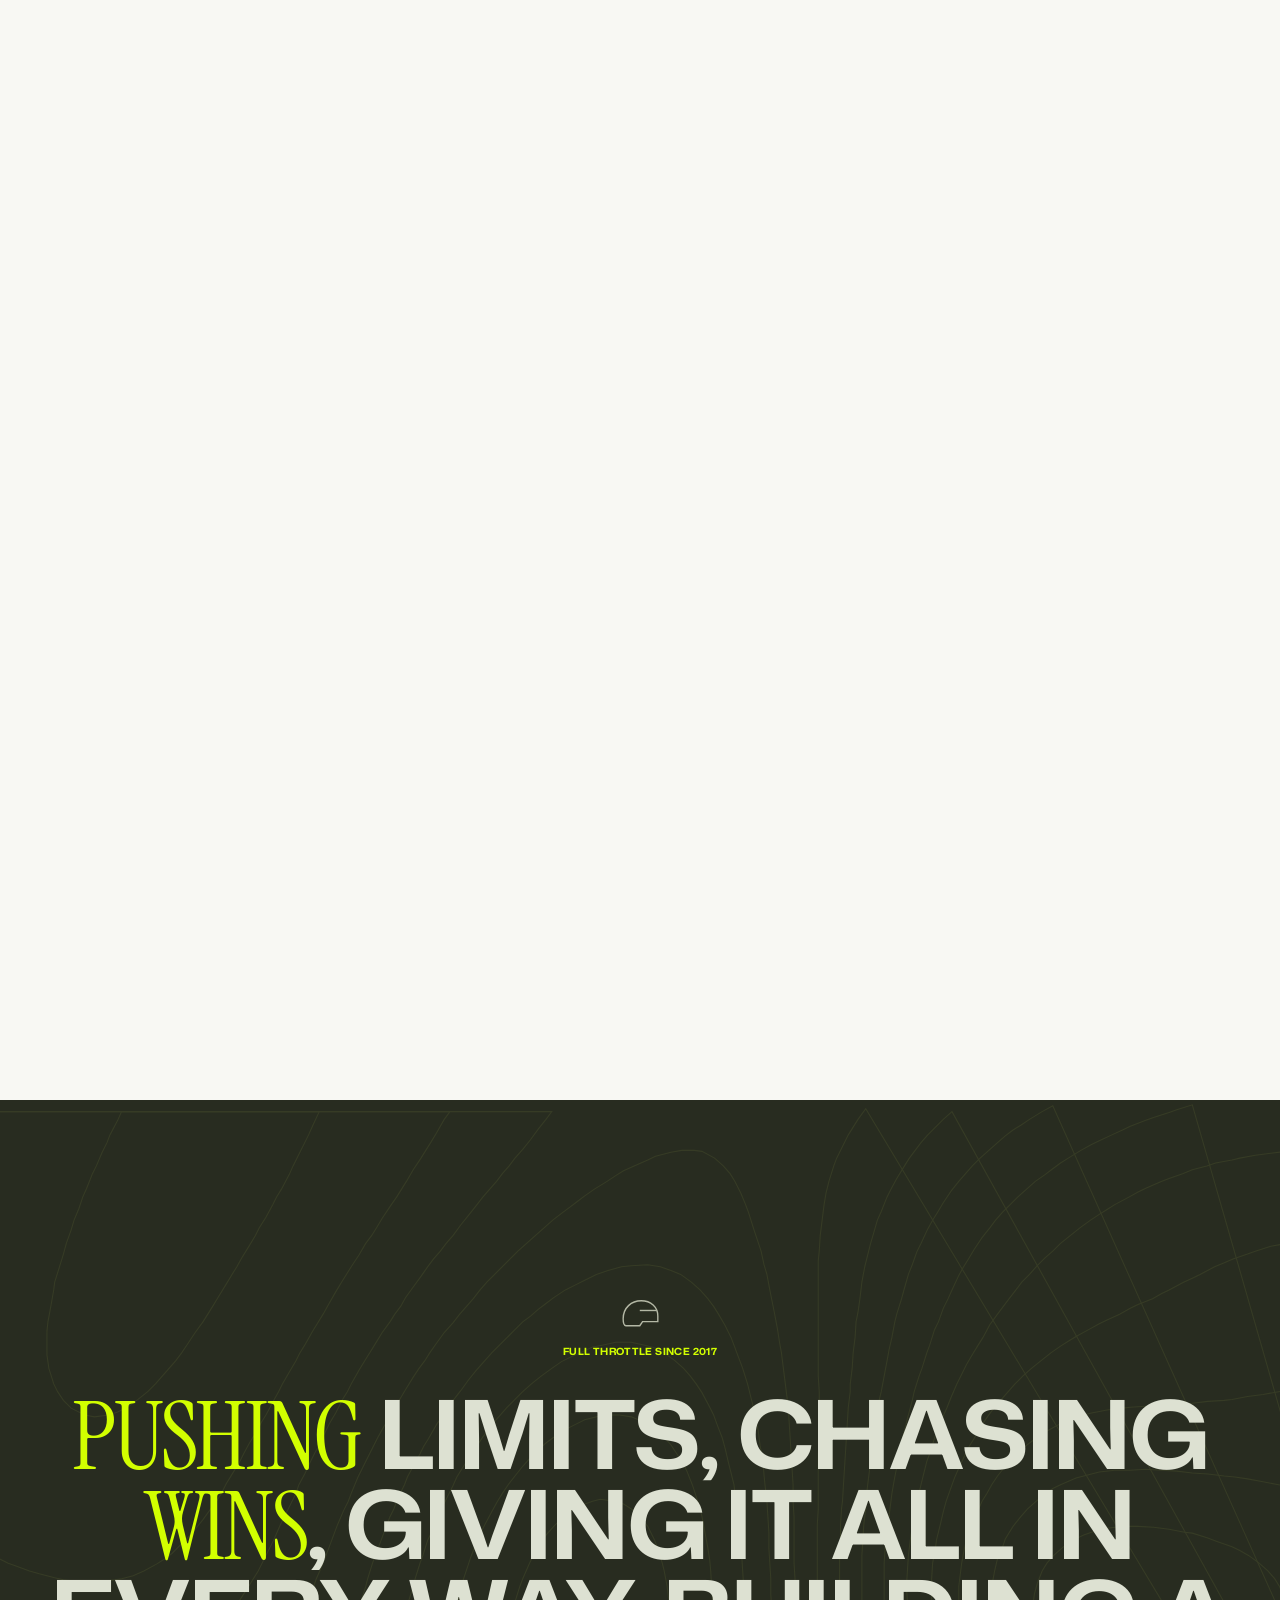
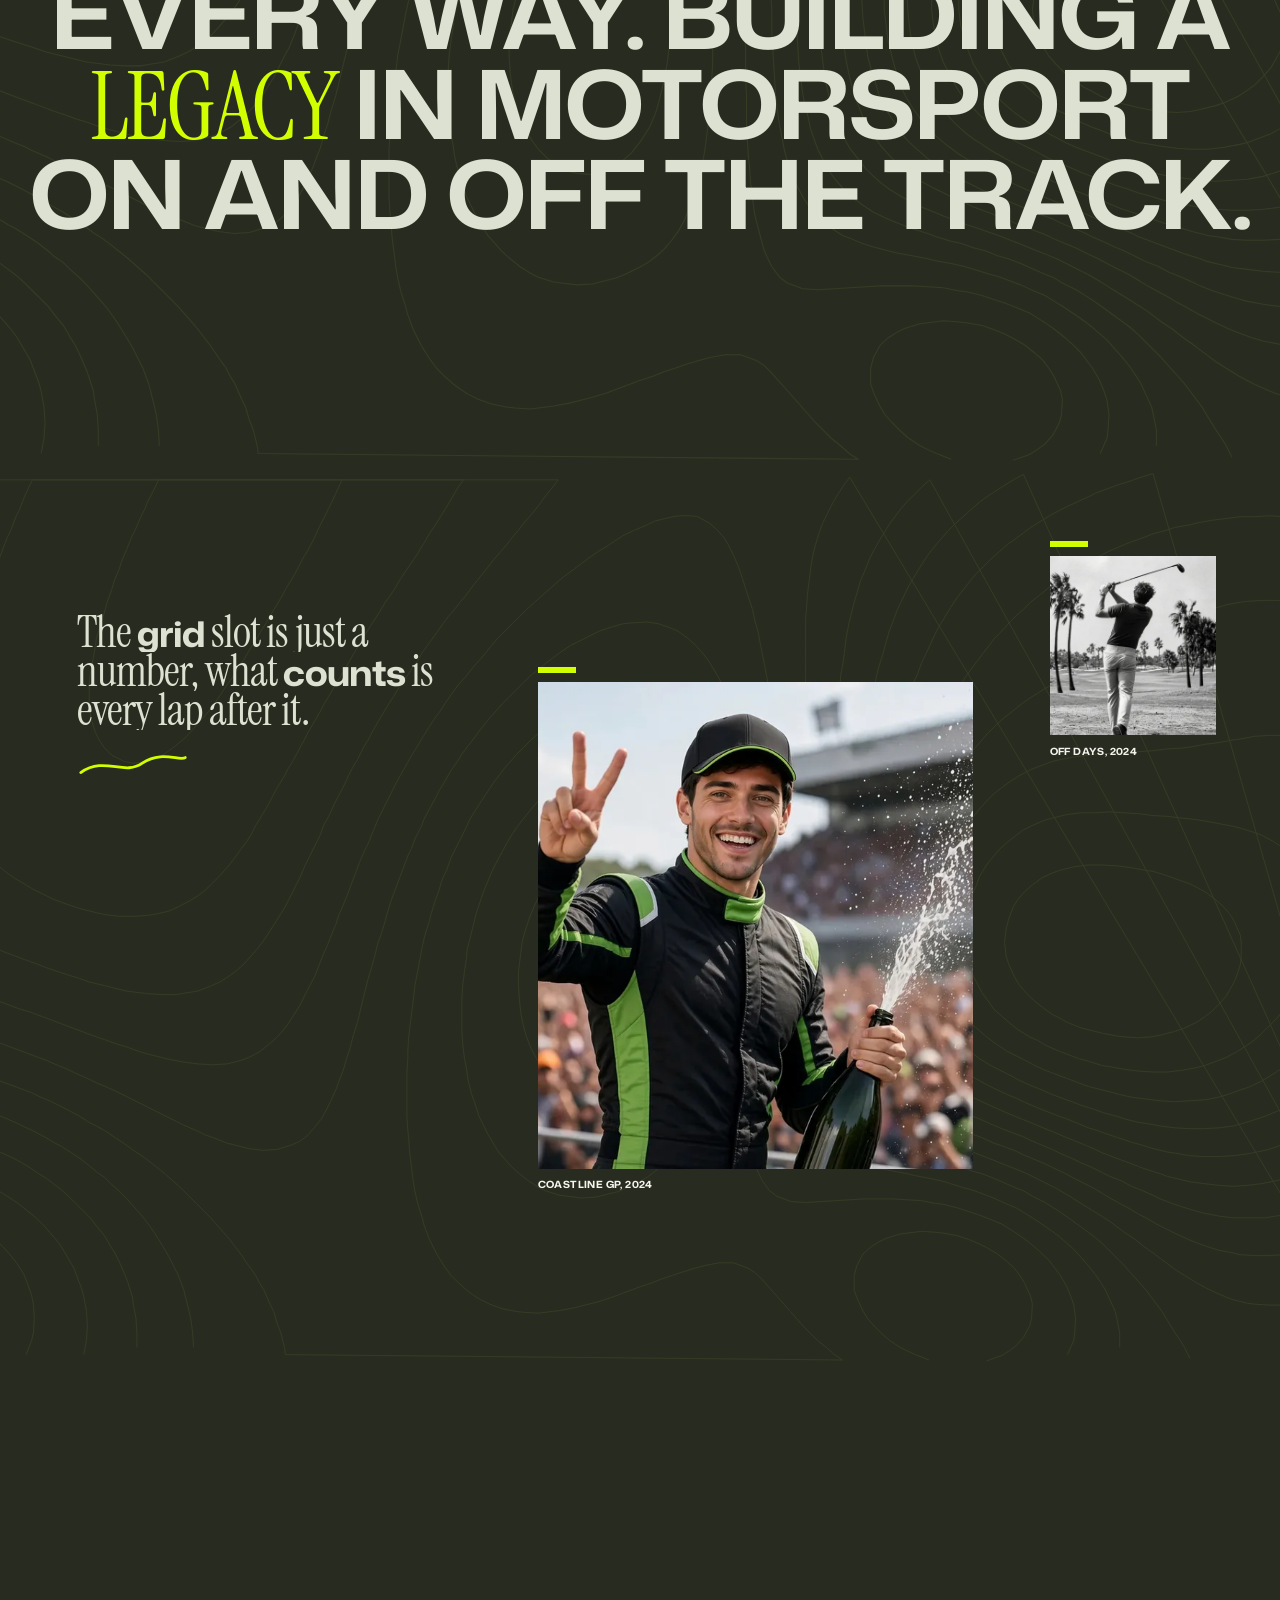
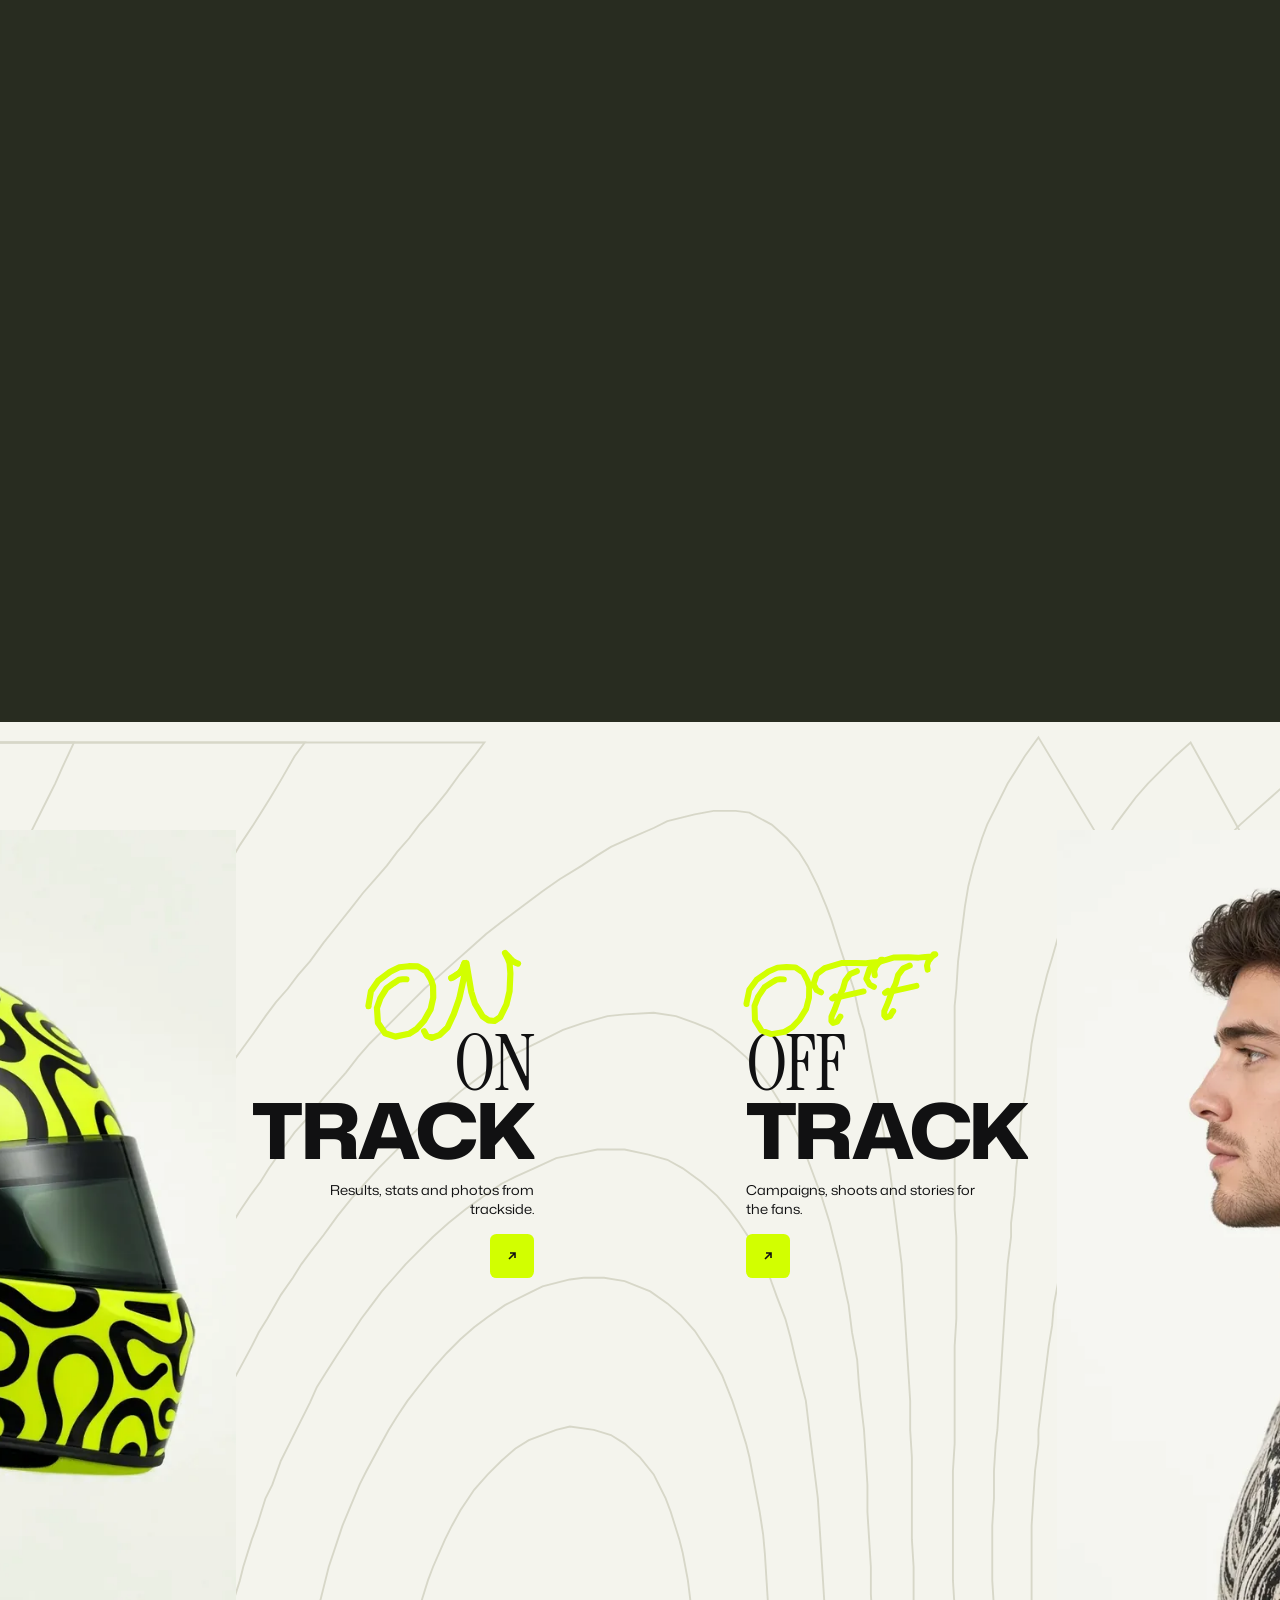
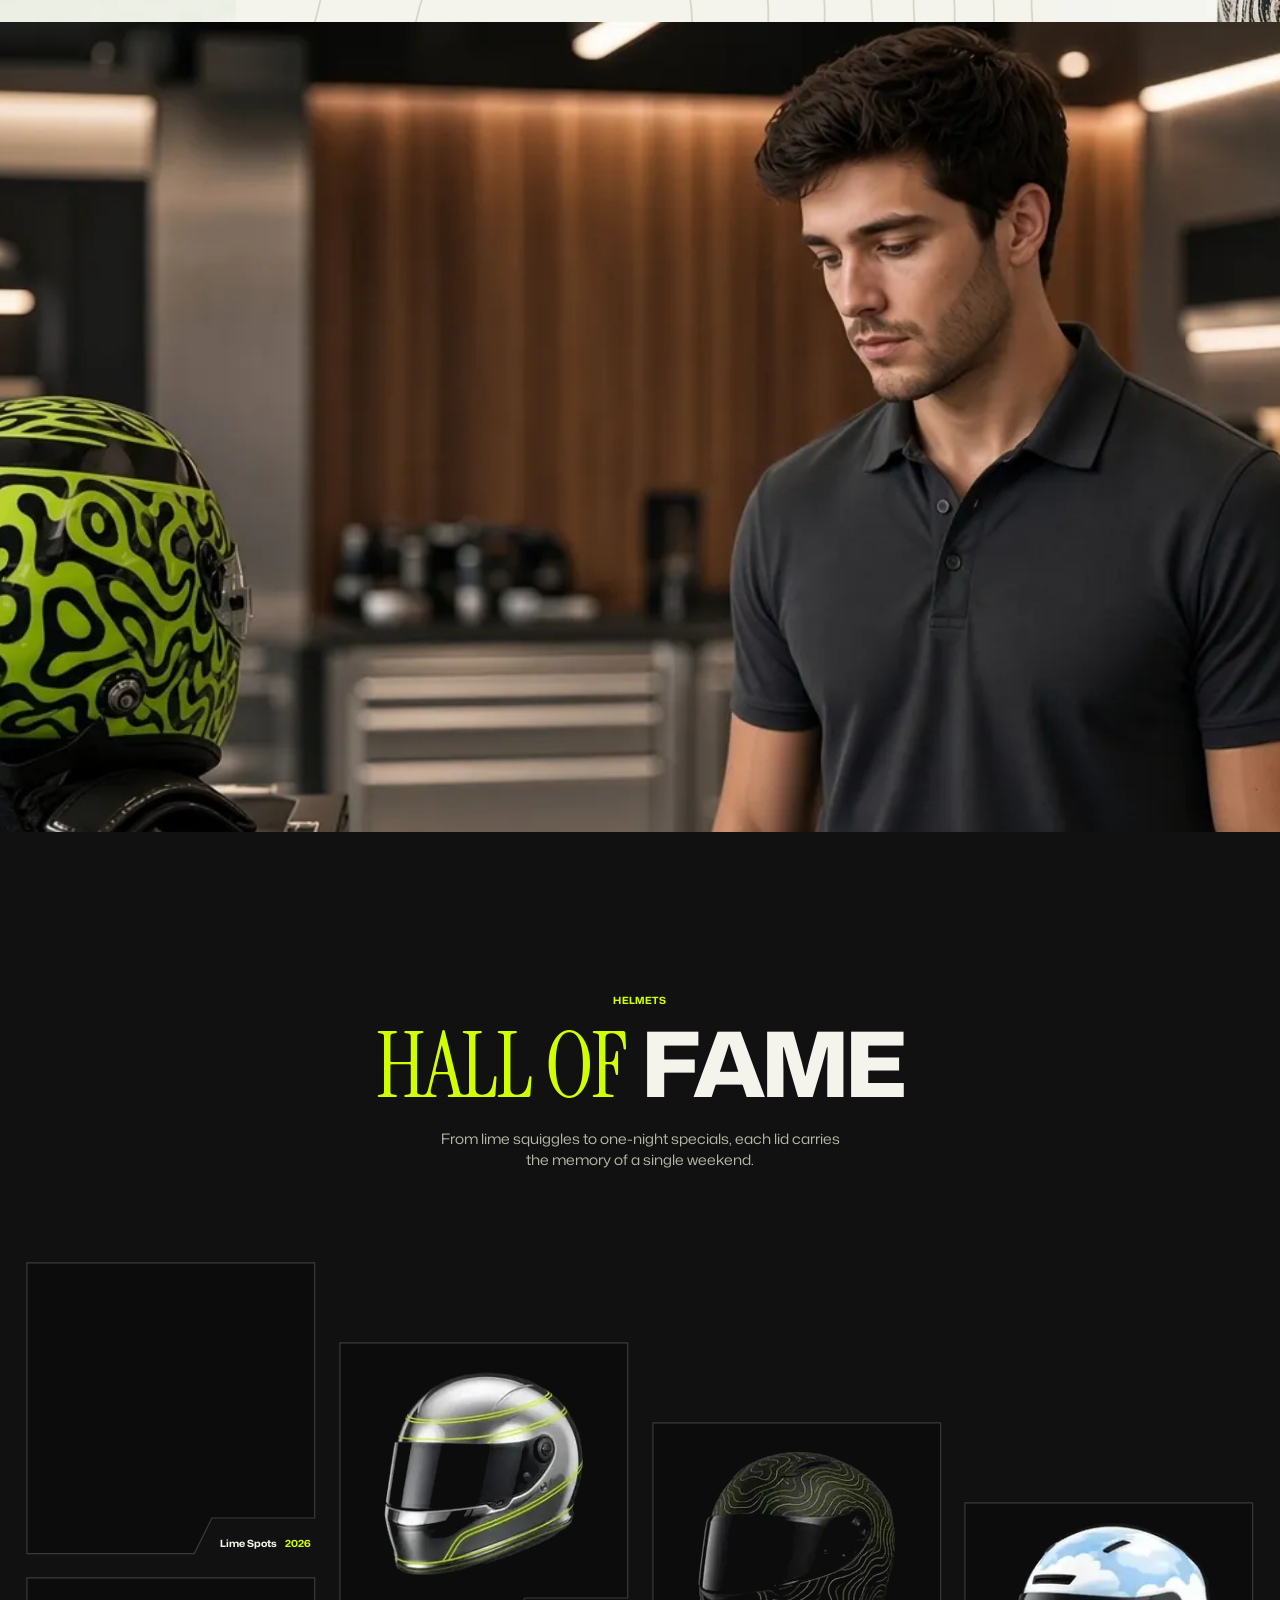
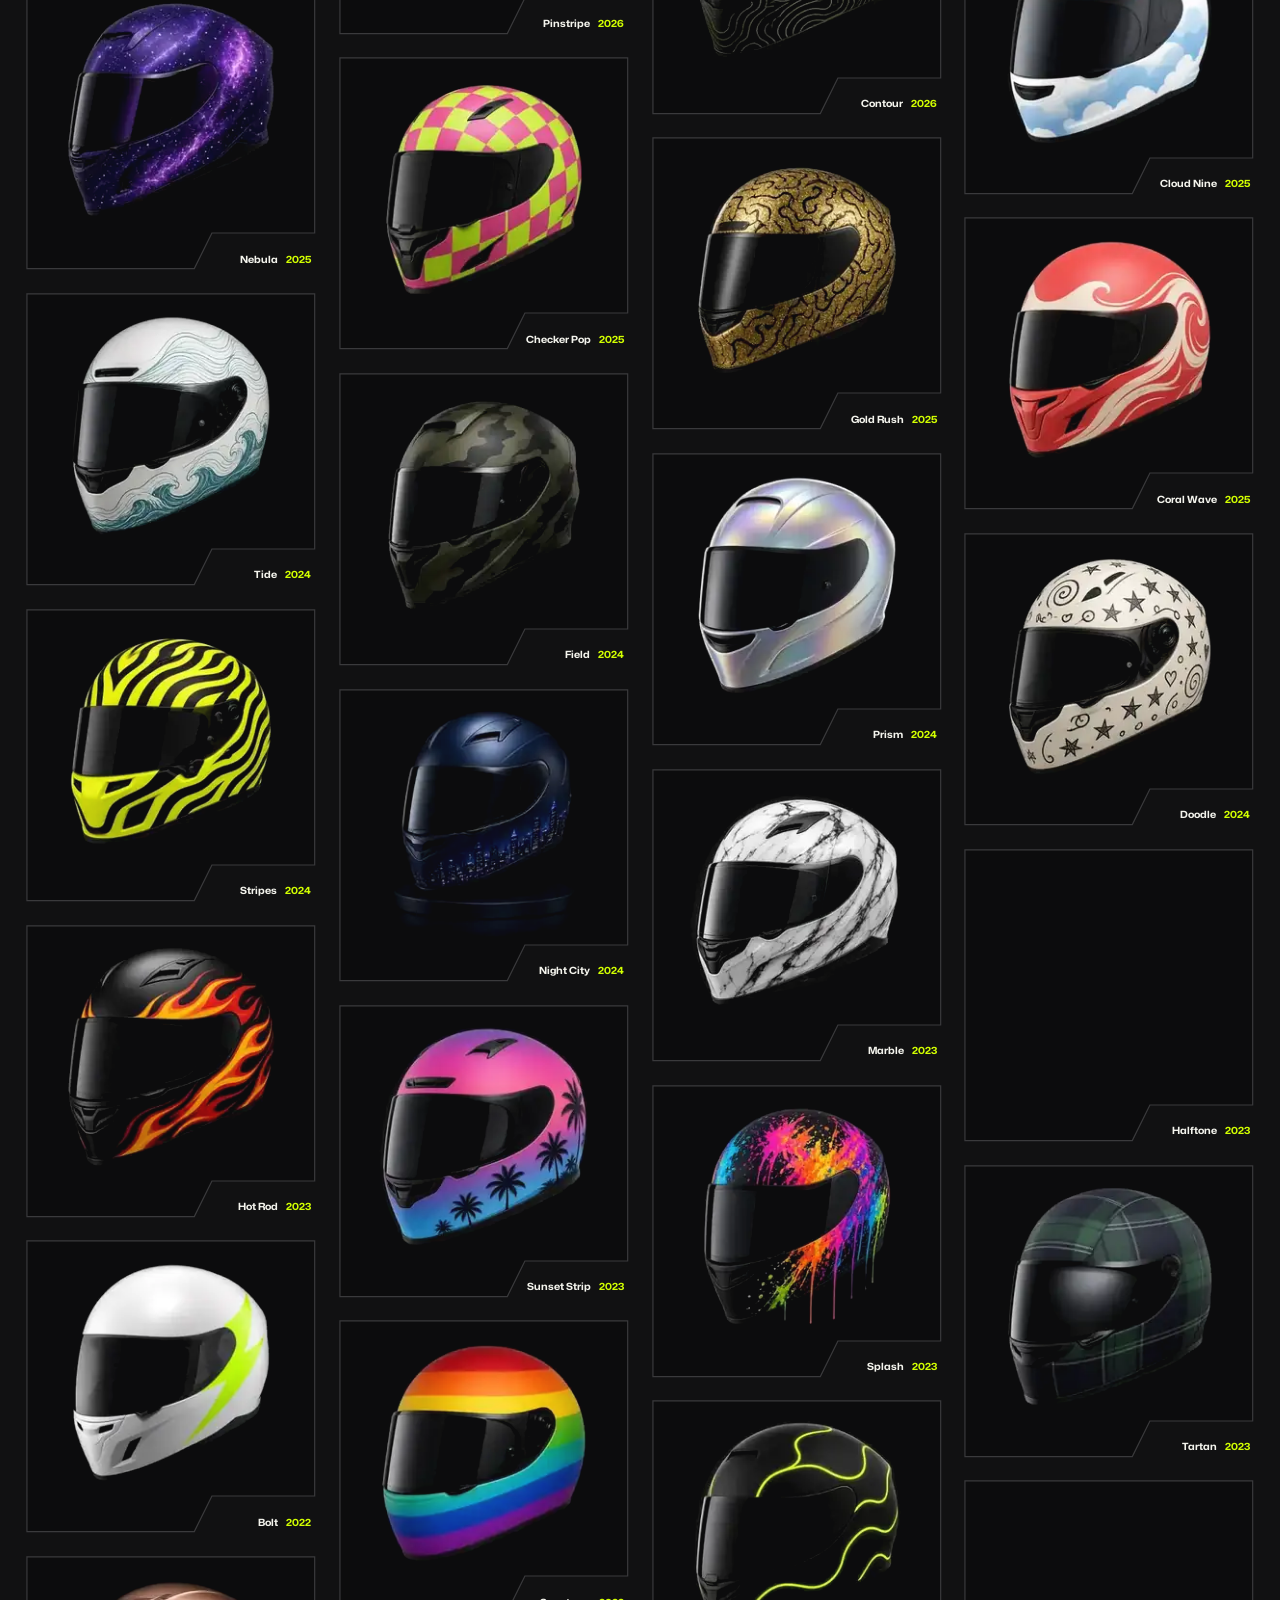
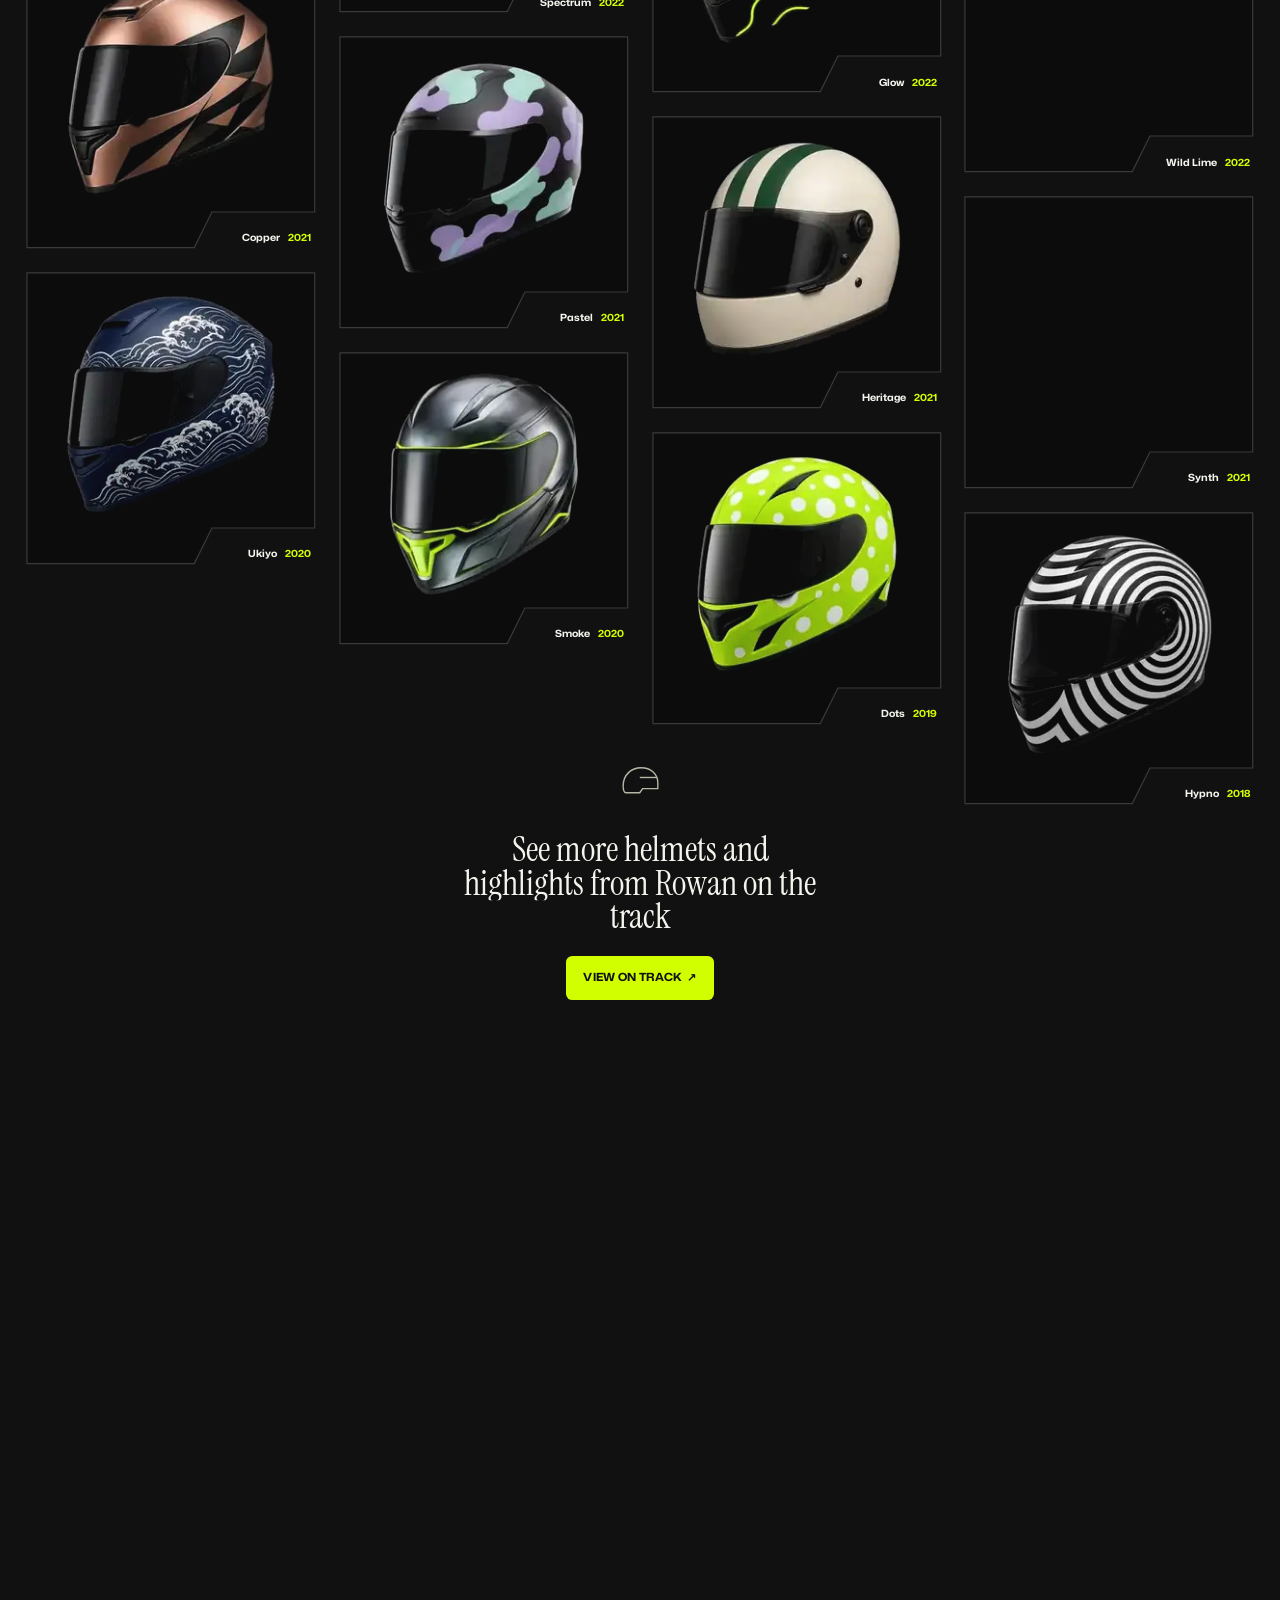
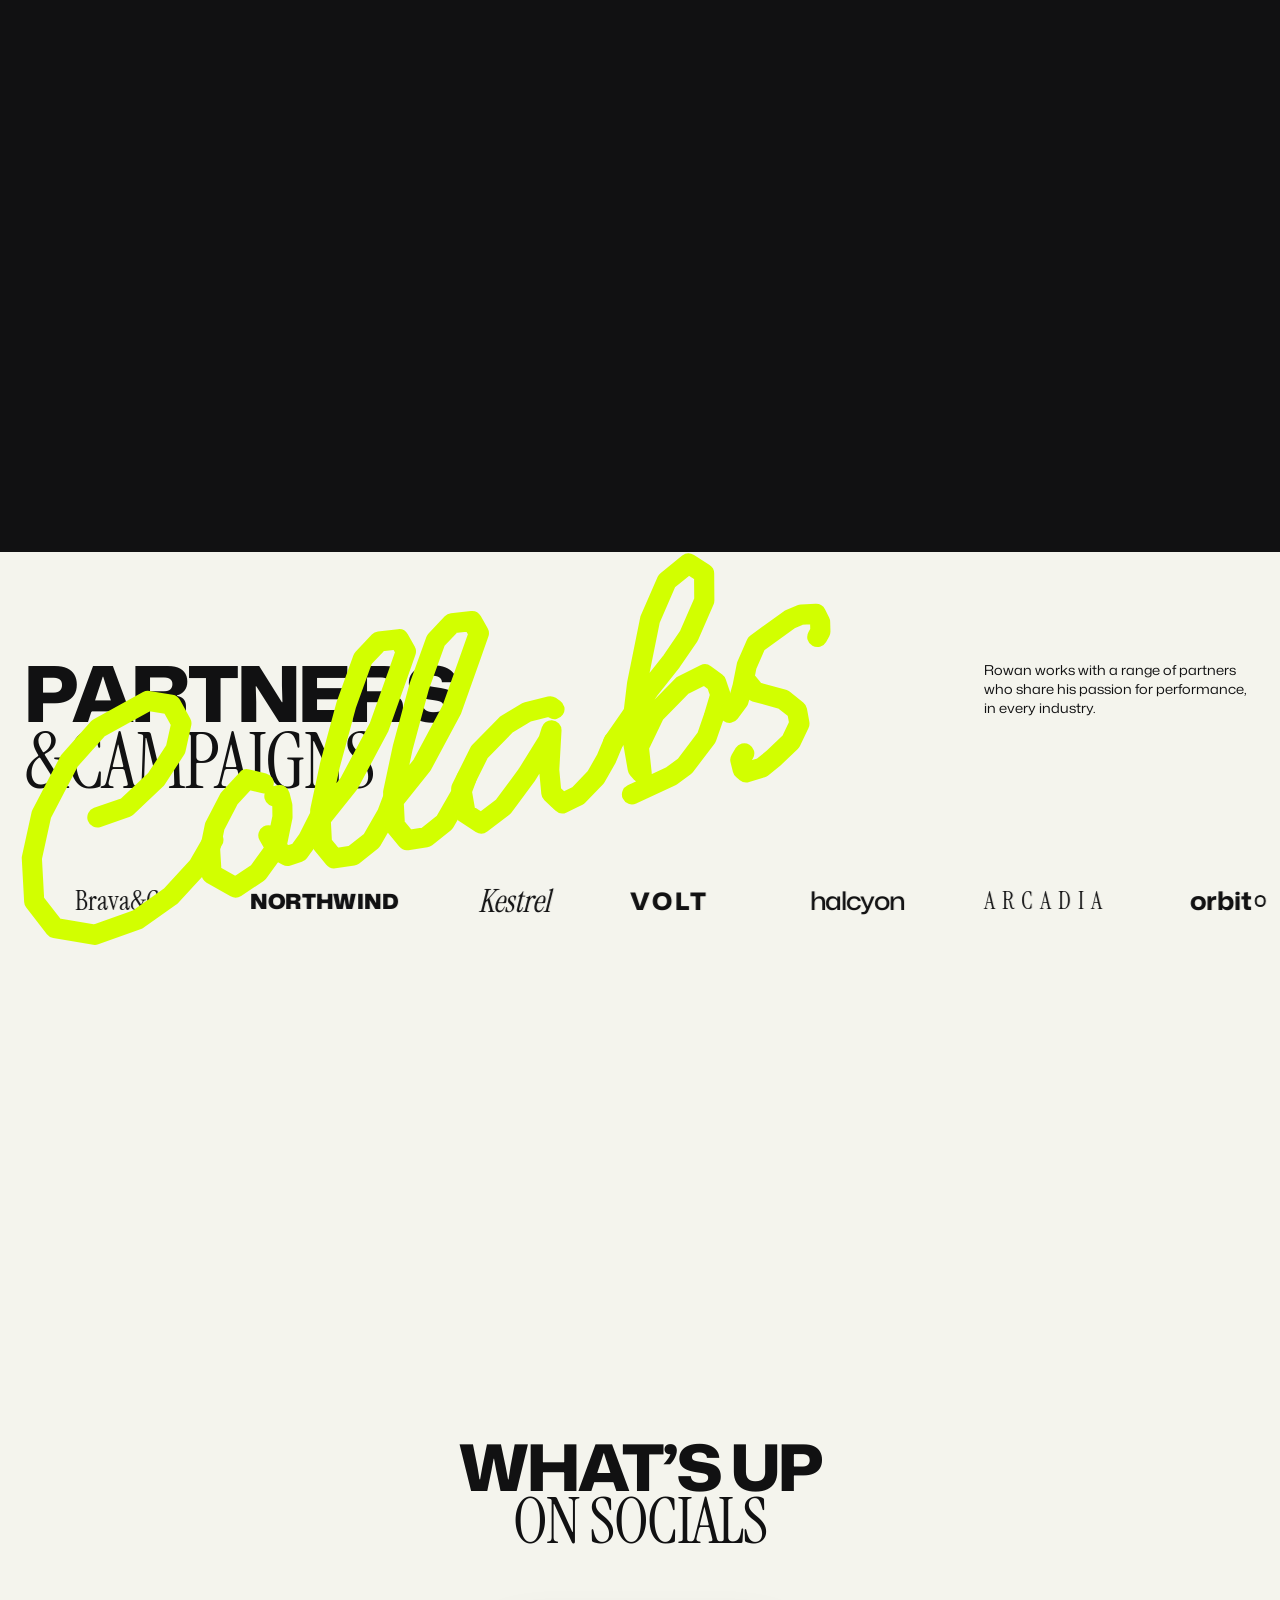
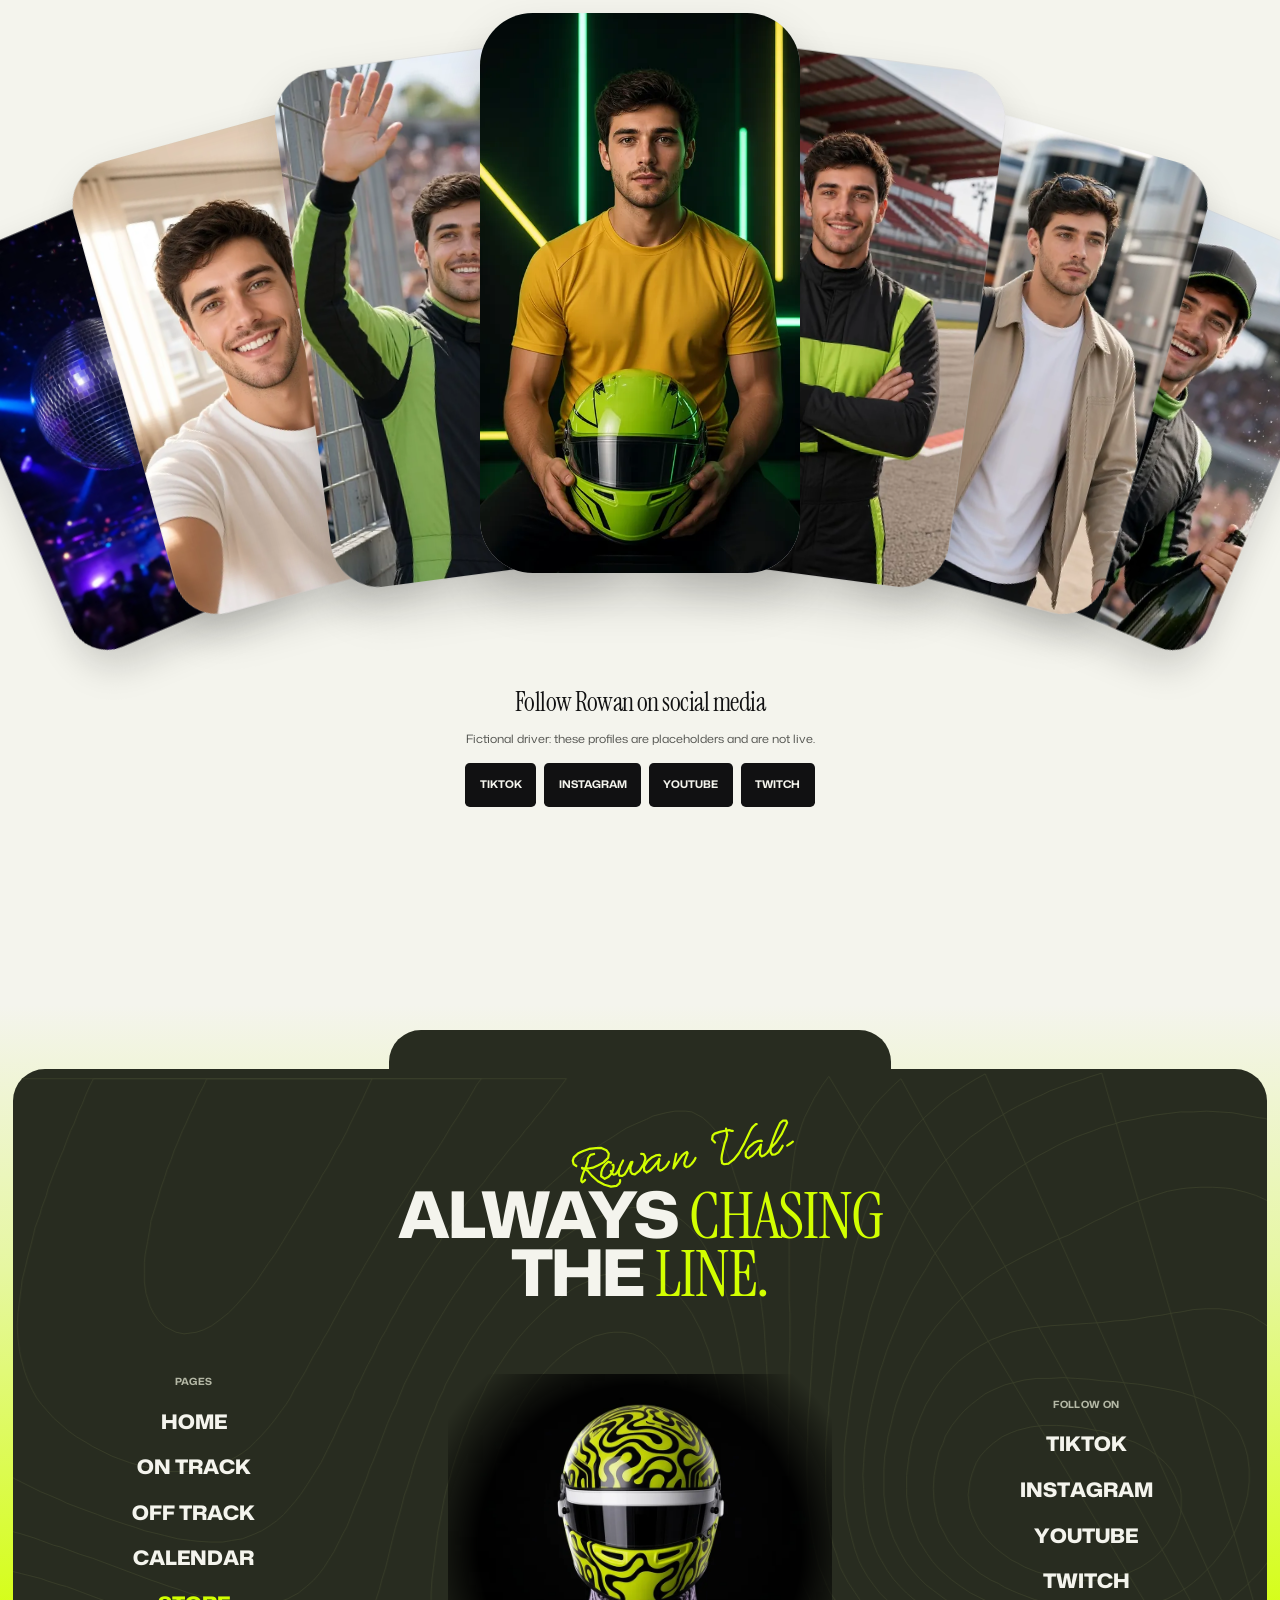
==== commit 5defa33e: "Menu: picture thumbnails (crops of the demo's own generated photos, lazy, ~109 KB); hovered/focused " ====
--- a/index.html
+++ b/index.html
@@ -28,8 +28,9 @@
 
 <div class="menu" id="menu" role="dialog" aria-modal="true" aria-label="Menu" hidden>
   <nav aria-label="Main">
-    <a href="#top">Home</a><a href="#on-track">On track</a><a href="#off-track">Off track</a><a href="#helmets">Helmets</a><a href="calendar.html">Calendar</a><a href="#store">Store</a>
+    <a href="#top" data-pic="0">Home</a><a href="#on-track" data-pic="1">On track</a><a href="#off-track" data-pic="2">Off track</a><a href="#helmets" data-pic="3">Helmets</a><a href="calendar.html" data-pic="4">Calendar</a><a href="#store" data-pic="5">Store</a>
   </nav>
+  <div class="menu-pics" aria-hidden="true"><img src="assets/img/m_home.webp?v=3" width="400" height="500" alt="" loading="lazy" decoding="async" class="on"><img src="assets/img/m_ontrack.webp?v=3" width="400" height="500" alt="" loading="lazy" decoding="async"><img src="assets/img/m_offtrack.webp?v=3" width="400" height="500" alt="" loading="lazy" decoding="async"><img src="assets/img/m_helmets.webp?v=3" width="400" height="500" alt="" loading="lazy" decoding="async"><img src="assets/img/m_calendar.webp?v=3" width="400" height="500" alt="" loading="lazy" decoding="async"><img src="assets/img/m_store.webp?v=3" width="400" height="500" alt="" loading="lazy" decoding="async"></div>
   <p class="menu-foot">Rowan Vale · fictional driver · motion demo</p>
 </div>
 
--- a/style.css
+++ b/style.css
@@ -63,6 +63,13 @@
 .menu nav a{font-weight:800;font-stretch:112%;text-transform:uppercase;font-size:clamp(2.6rem,7vw,5.25rem);line-height:1;letter-spacing:-.03em;min-height:44px}
 .menu nav a:hover{color:var(--lime)}
 .menu-foot{margin-top:auto;font-size:.75rem;color:var(--ow2)}
+.menu-pics{position:absolute;right:6vw;top:0;bottom:0;margin:auto 0;width:min(24vw,22rem);height:min(30vw,27.5rem);transform:rotate(3deg);pointer-events:none}
+.menu-pics img{position:absolute;inset:0;width:100%;height:100%;object-fit:cover;border-radius:1rem;opacity:0;transform:scale(.94) rotate(-4deg);transition:opacity .45s var(--ease),transform .6s var(--ease)}
+.menu-pics img.on{opacity:1;transform:none}
+@media (max-width:991px){.menu-pics{position:relative;right:auto;top:auto;bottom:auto;transform:none;display:flex;gap:.6rem;width:auto;height:auto;margin:1.6rem 0 0}
+  .menu-pics img{position:static;width:calc((100% - 1.2rem)/3);height:auto;aspect-ratio:4/5;opacity:.9;transform:none;border-radius:.6rem}
+  .menu-pics img:nth-child(n+4){display:none}.menu-pics img:first-child{display:none}.menu-pics img:nth-child(2),.menu-pics img:nth-child(3),.menu-pics img:nth-child(4){display:block}
+  .menu-pics img.on{opacity:1}}
 .menu-open .nav{color:var(--white)}
 
 /* data-hover text */
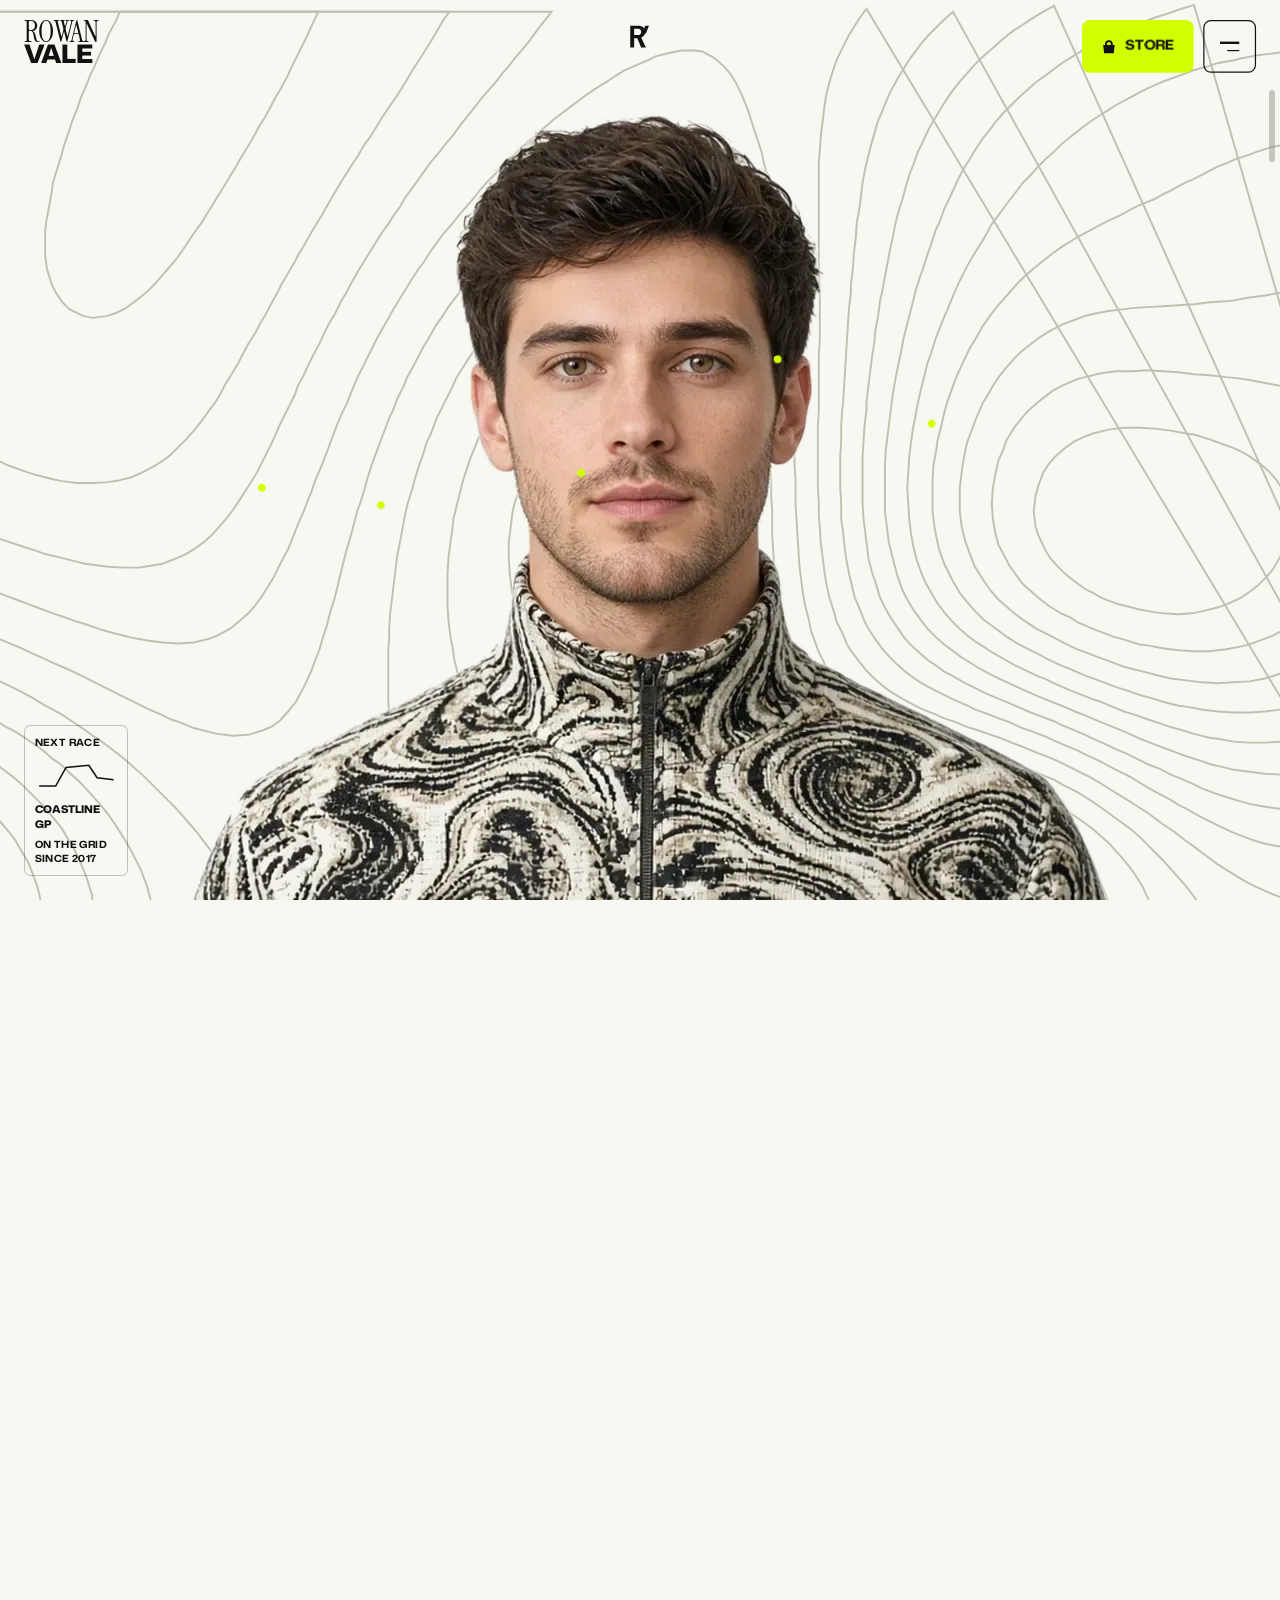
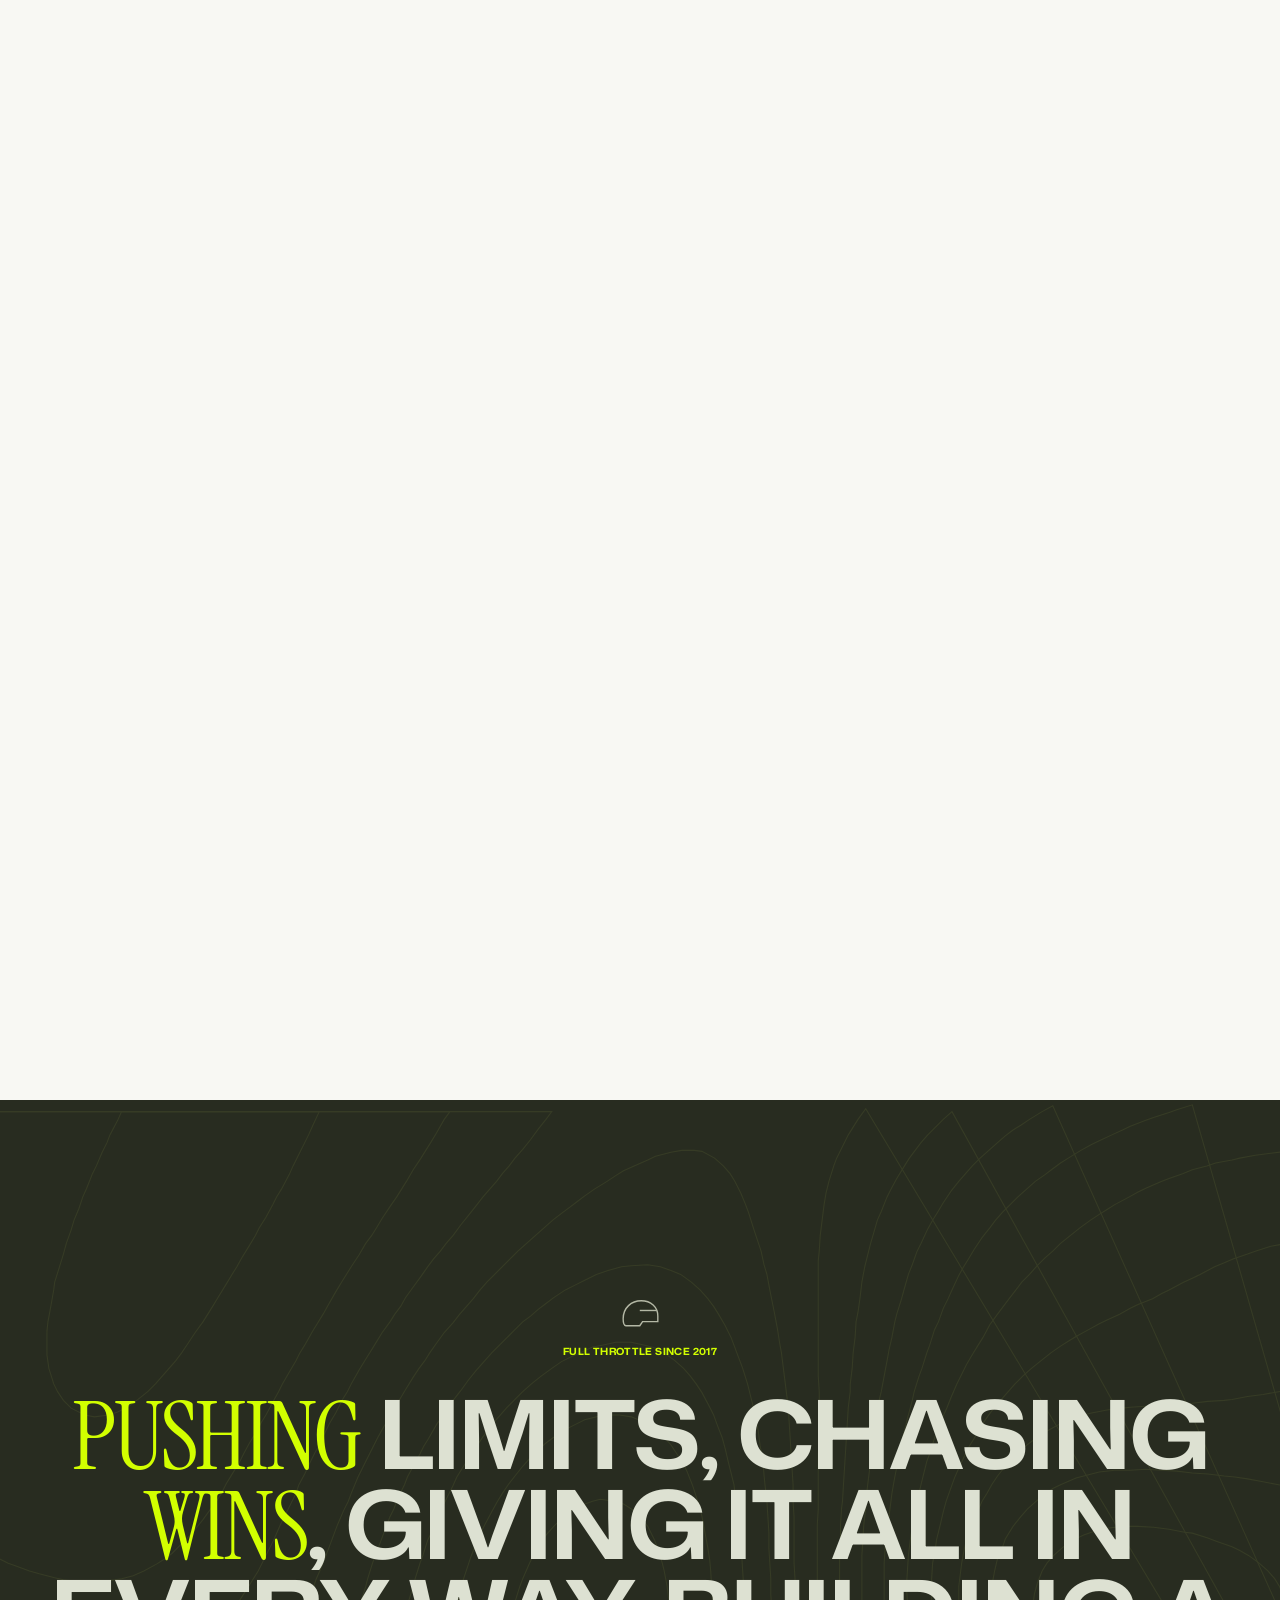
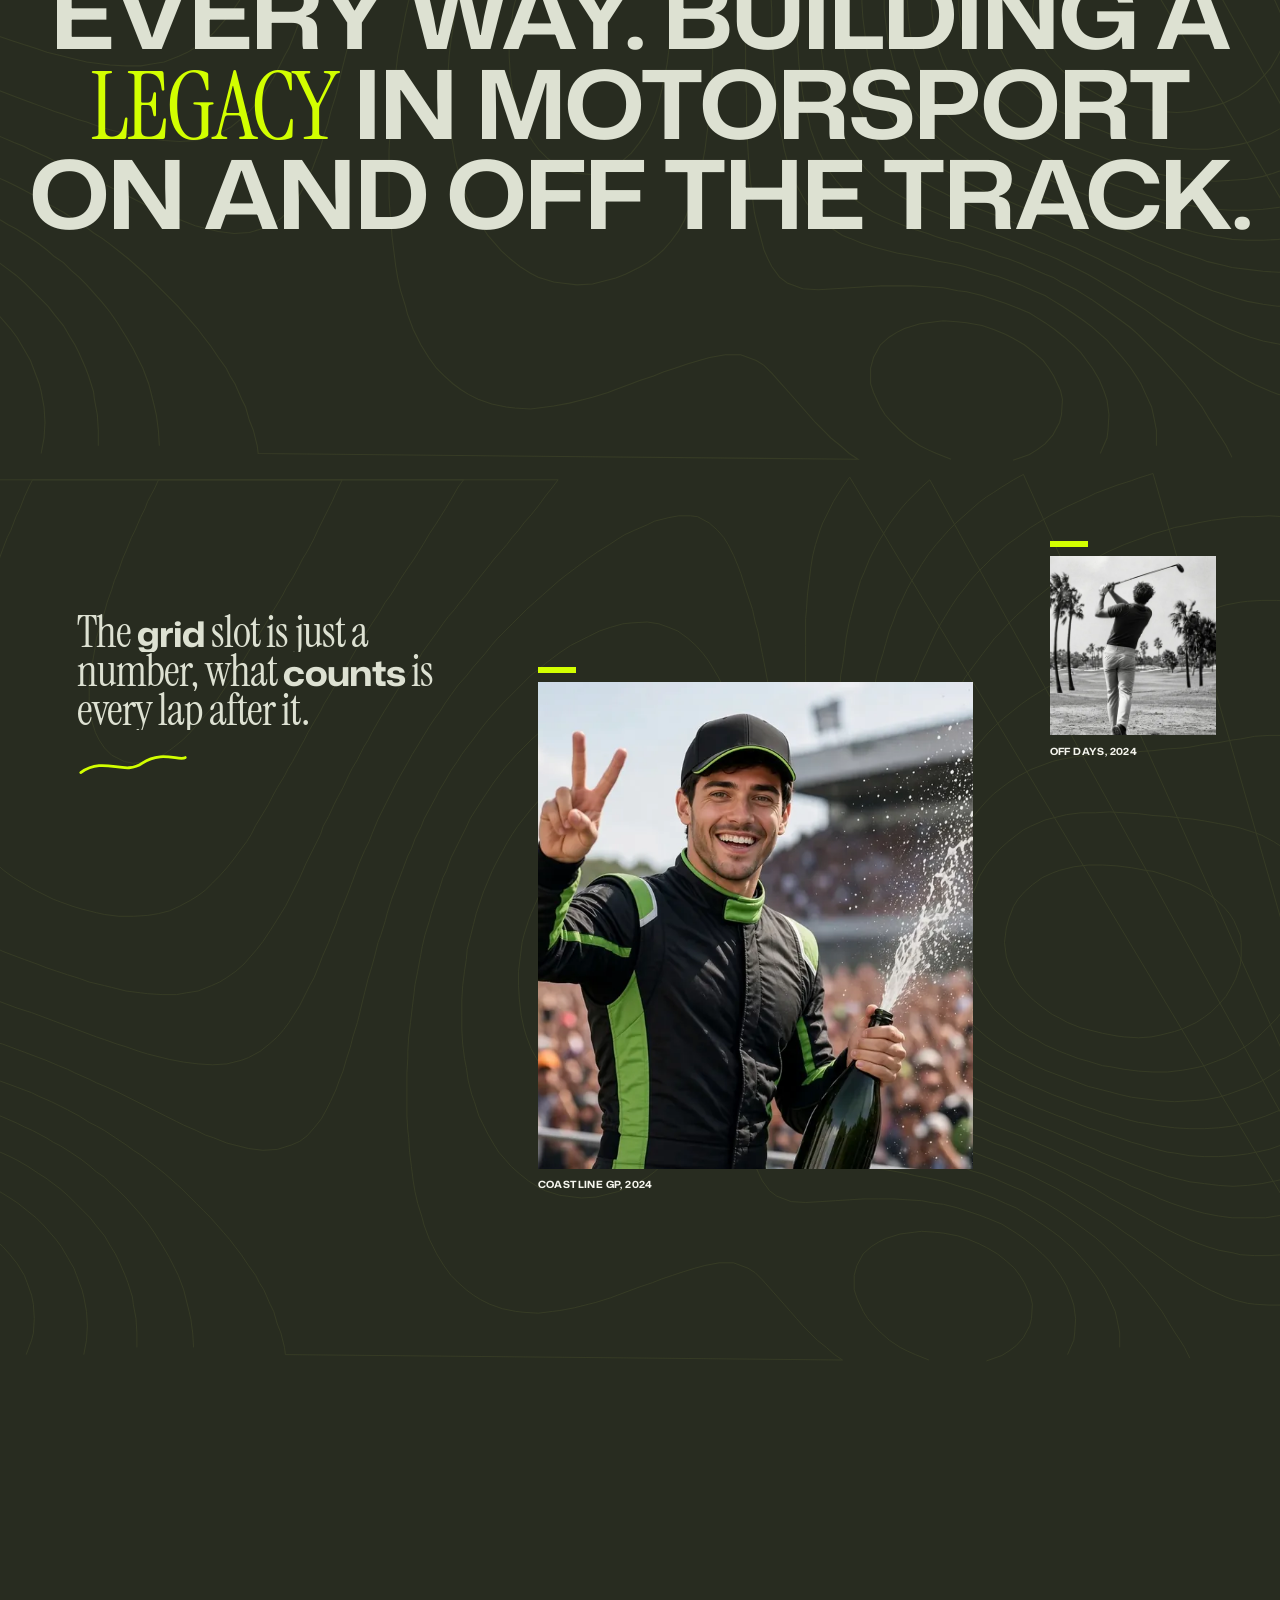
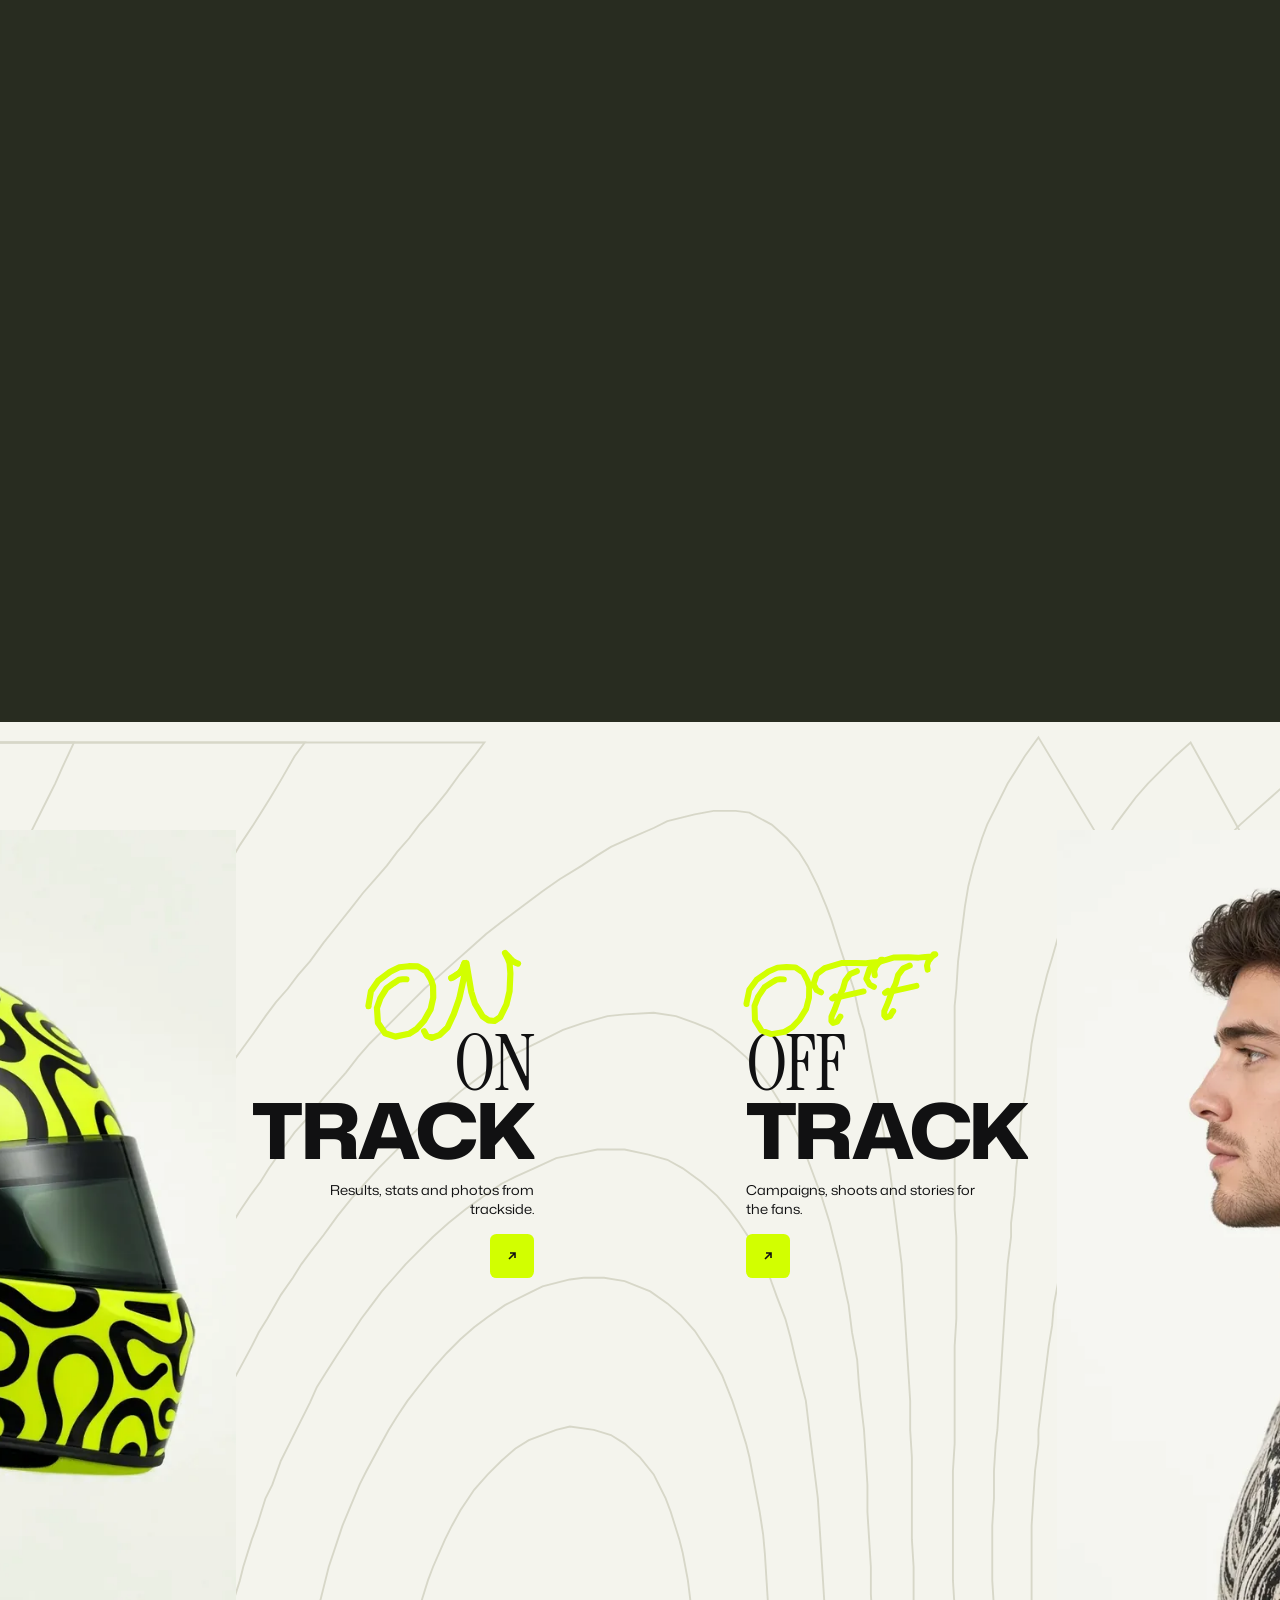
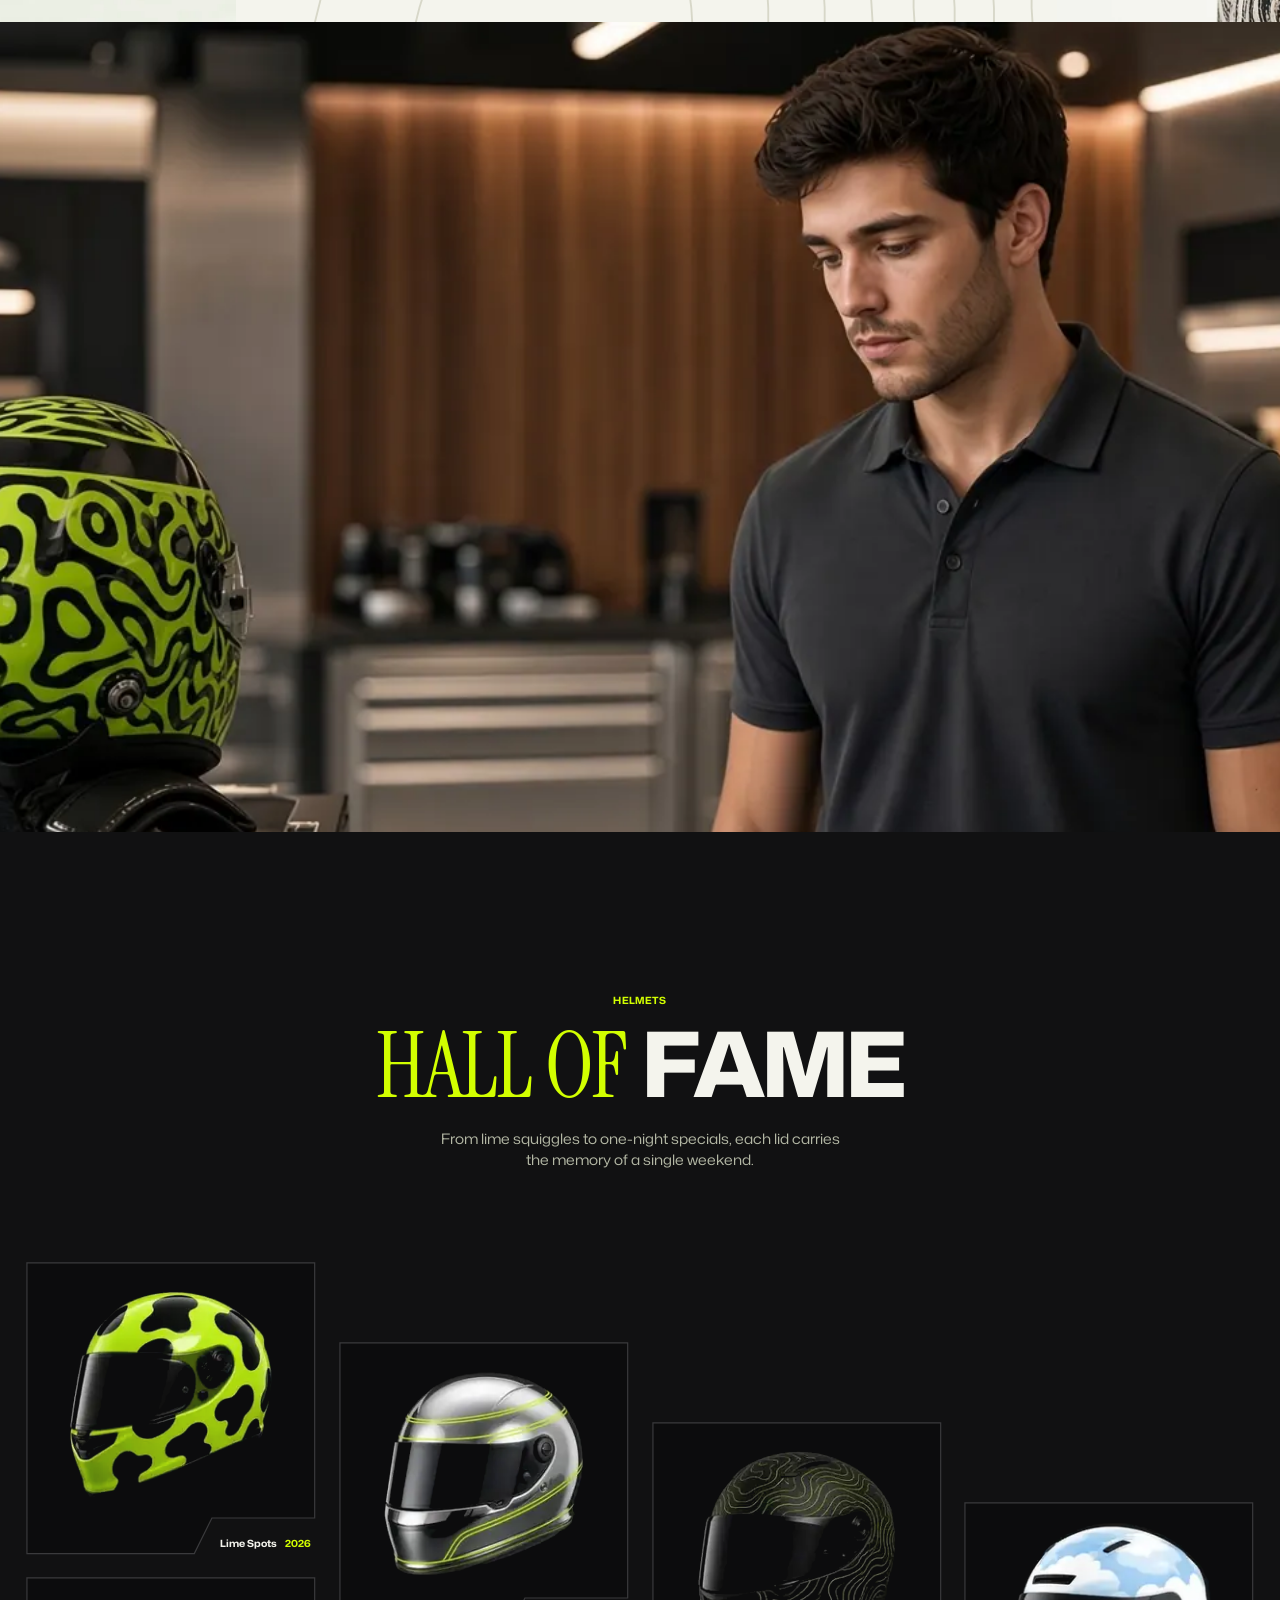
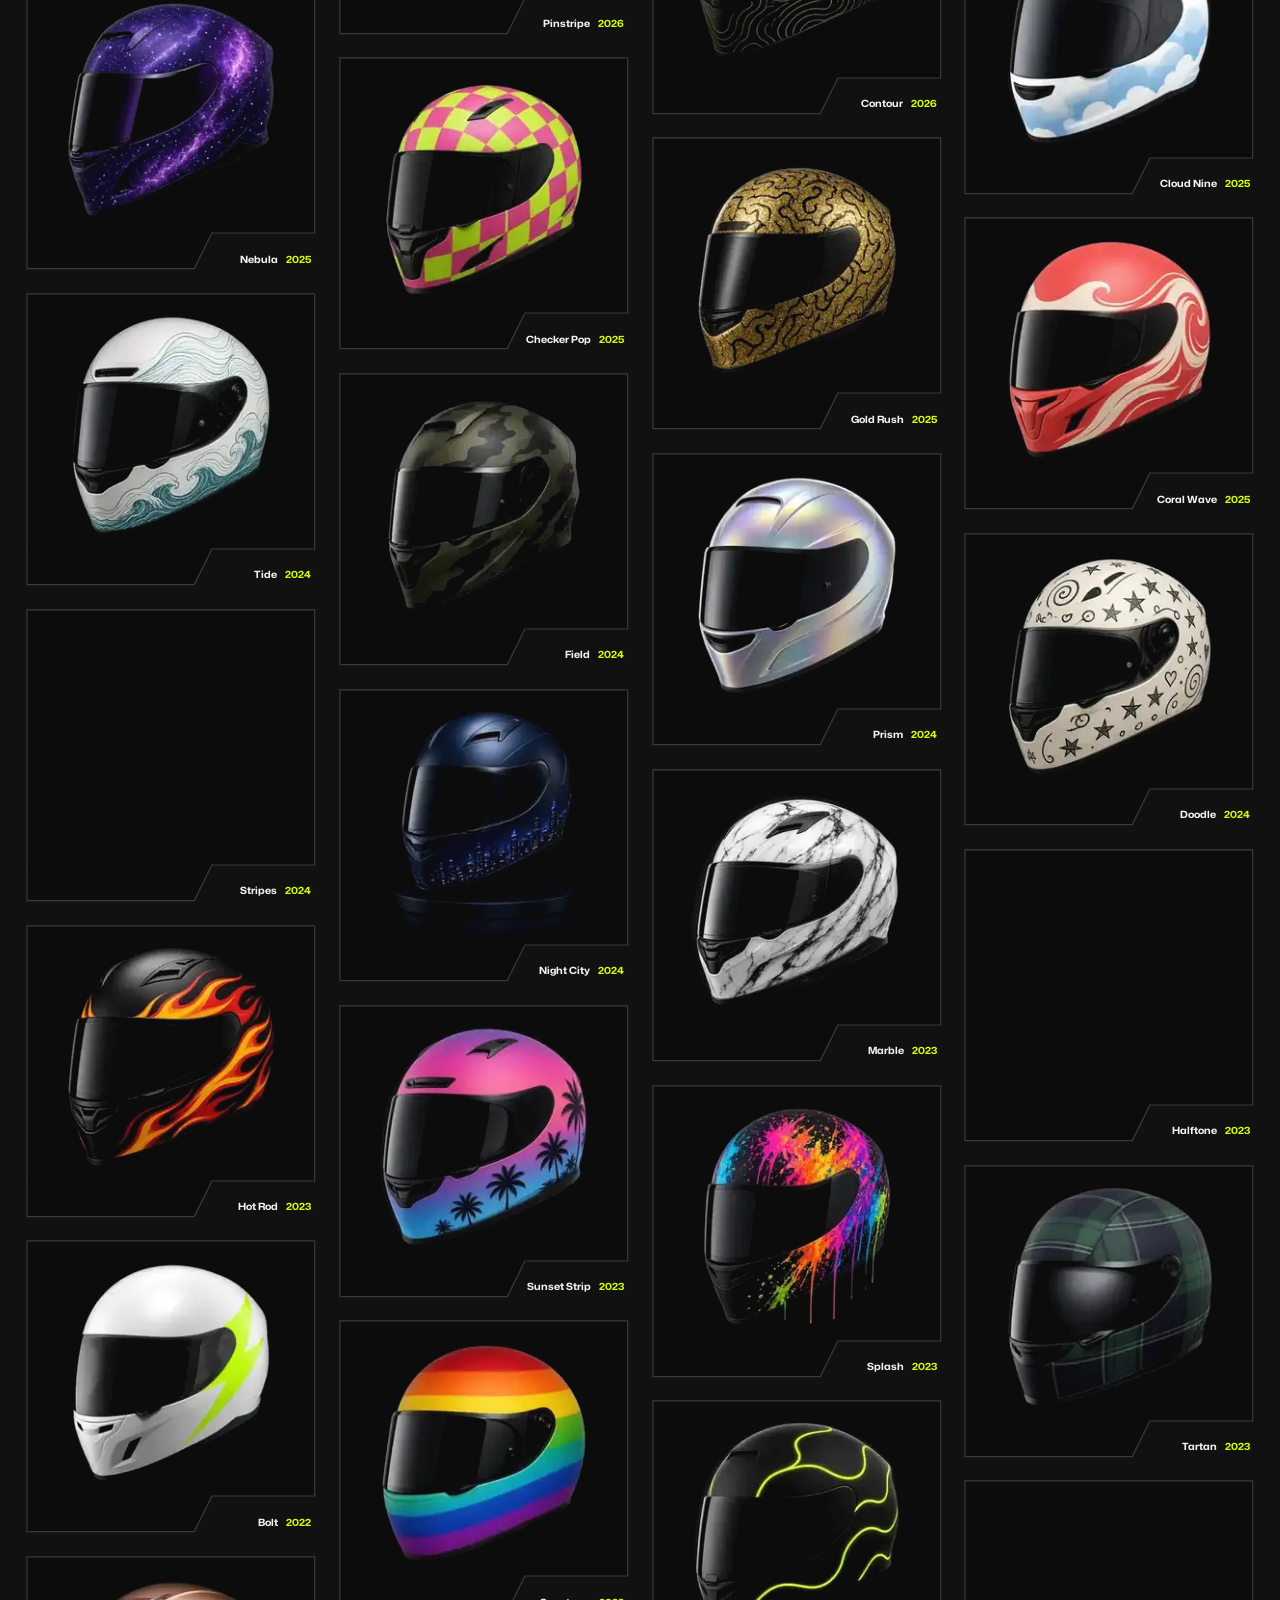
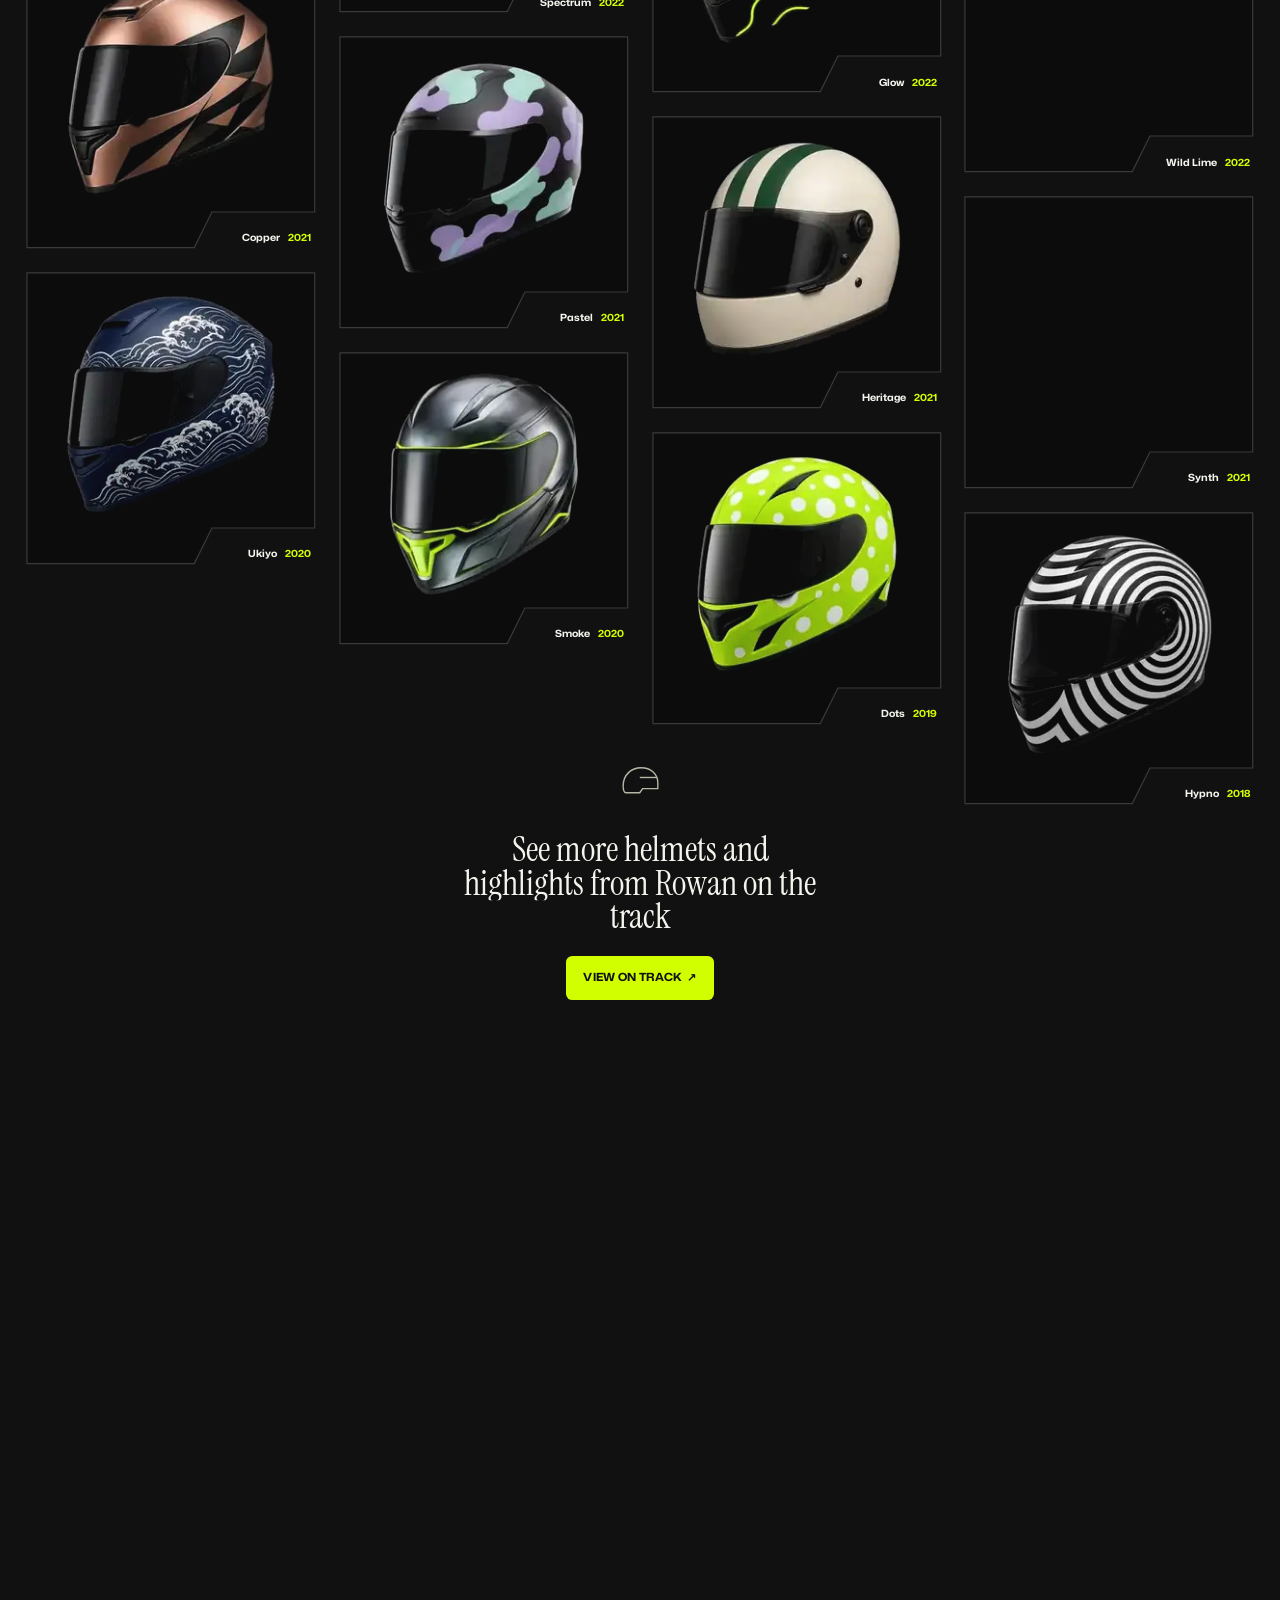
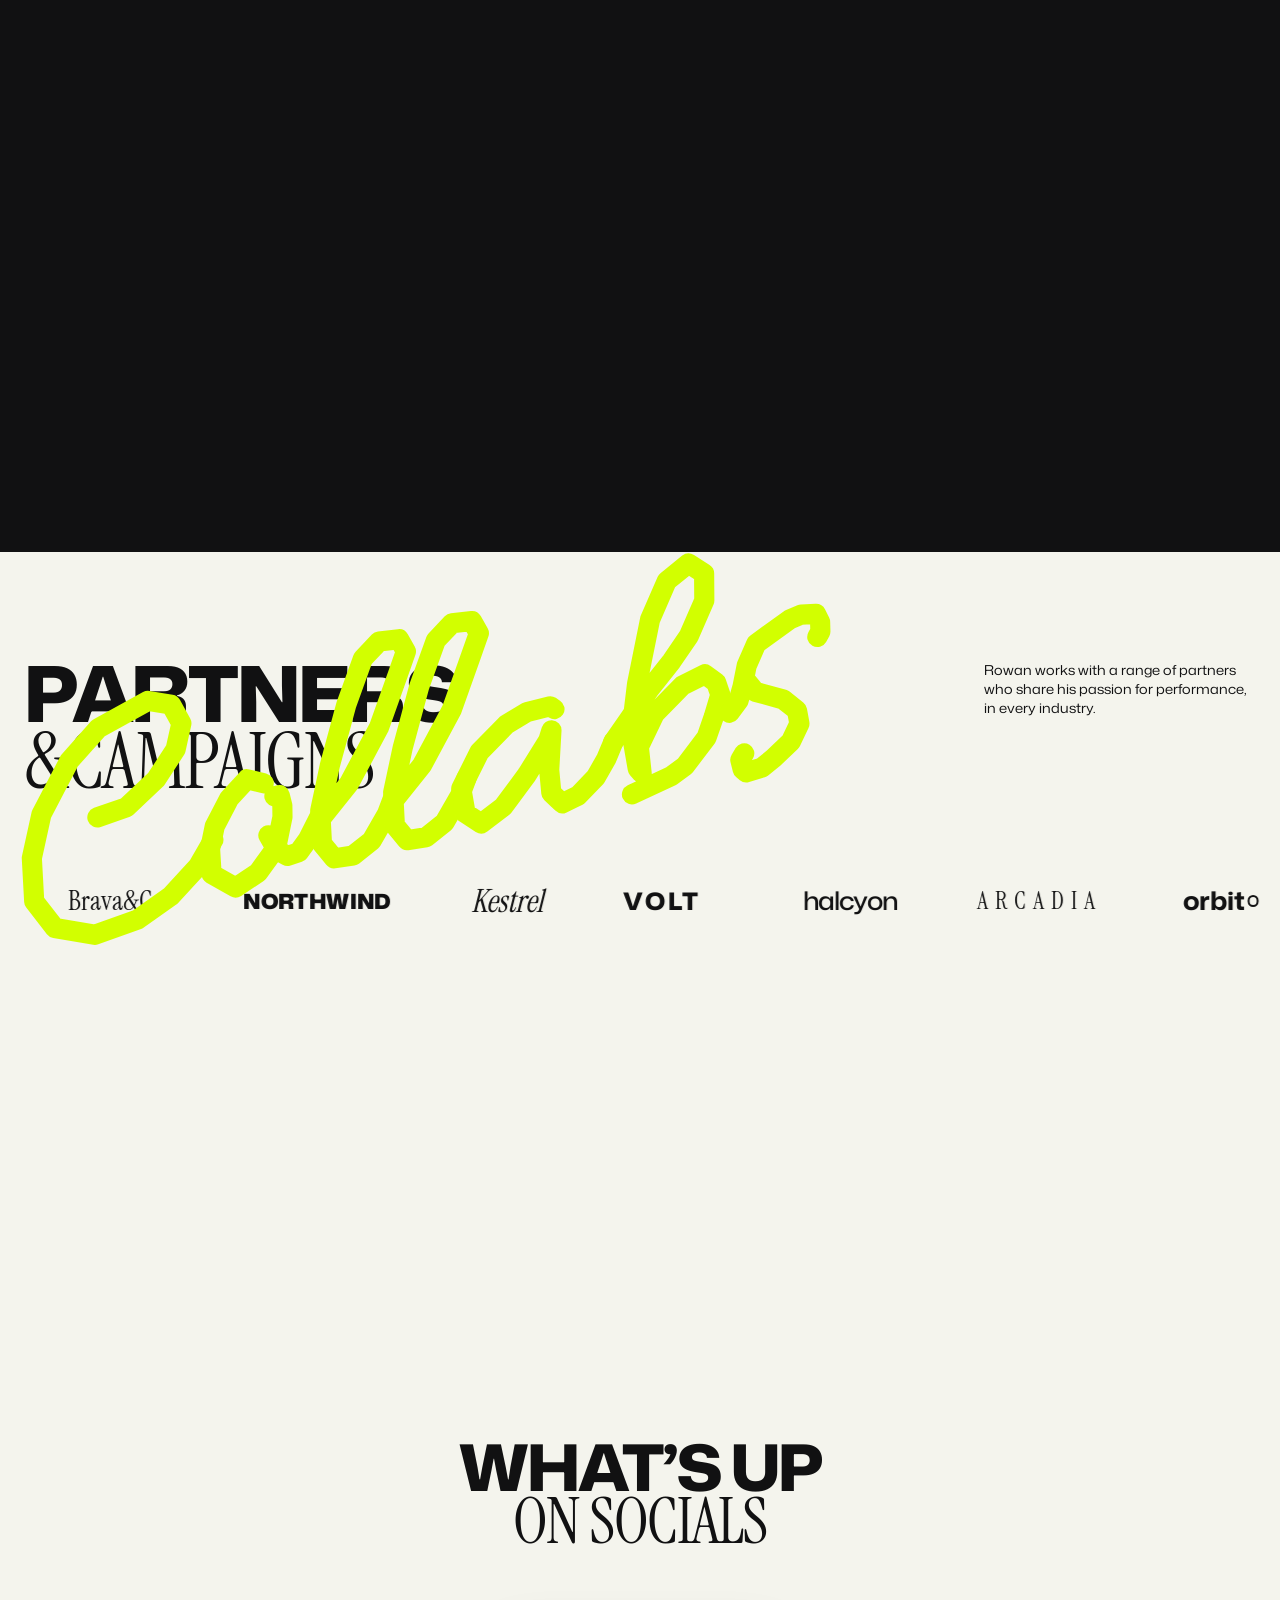
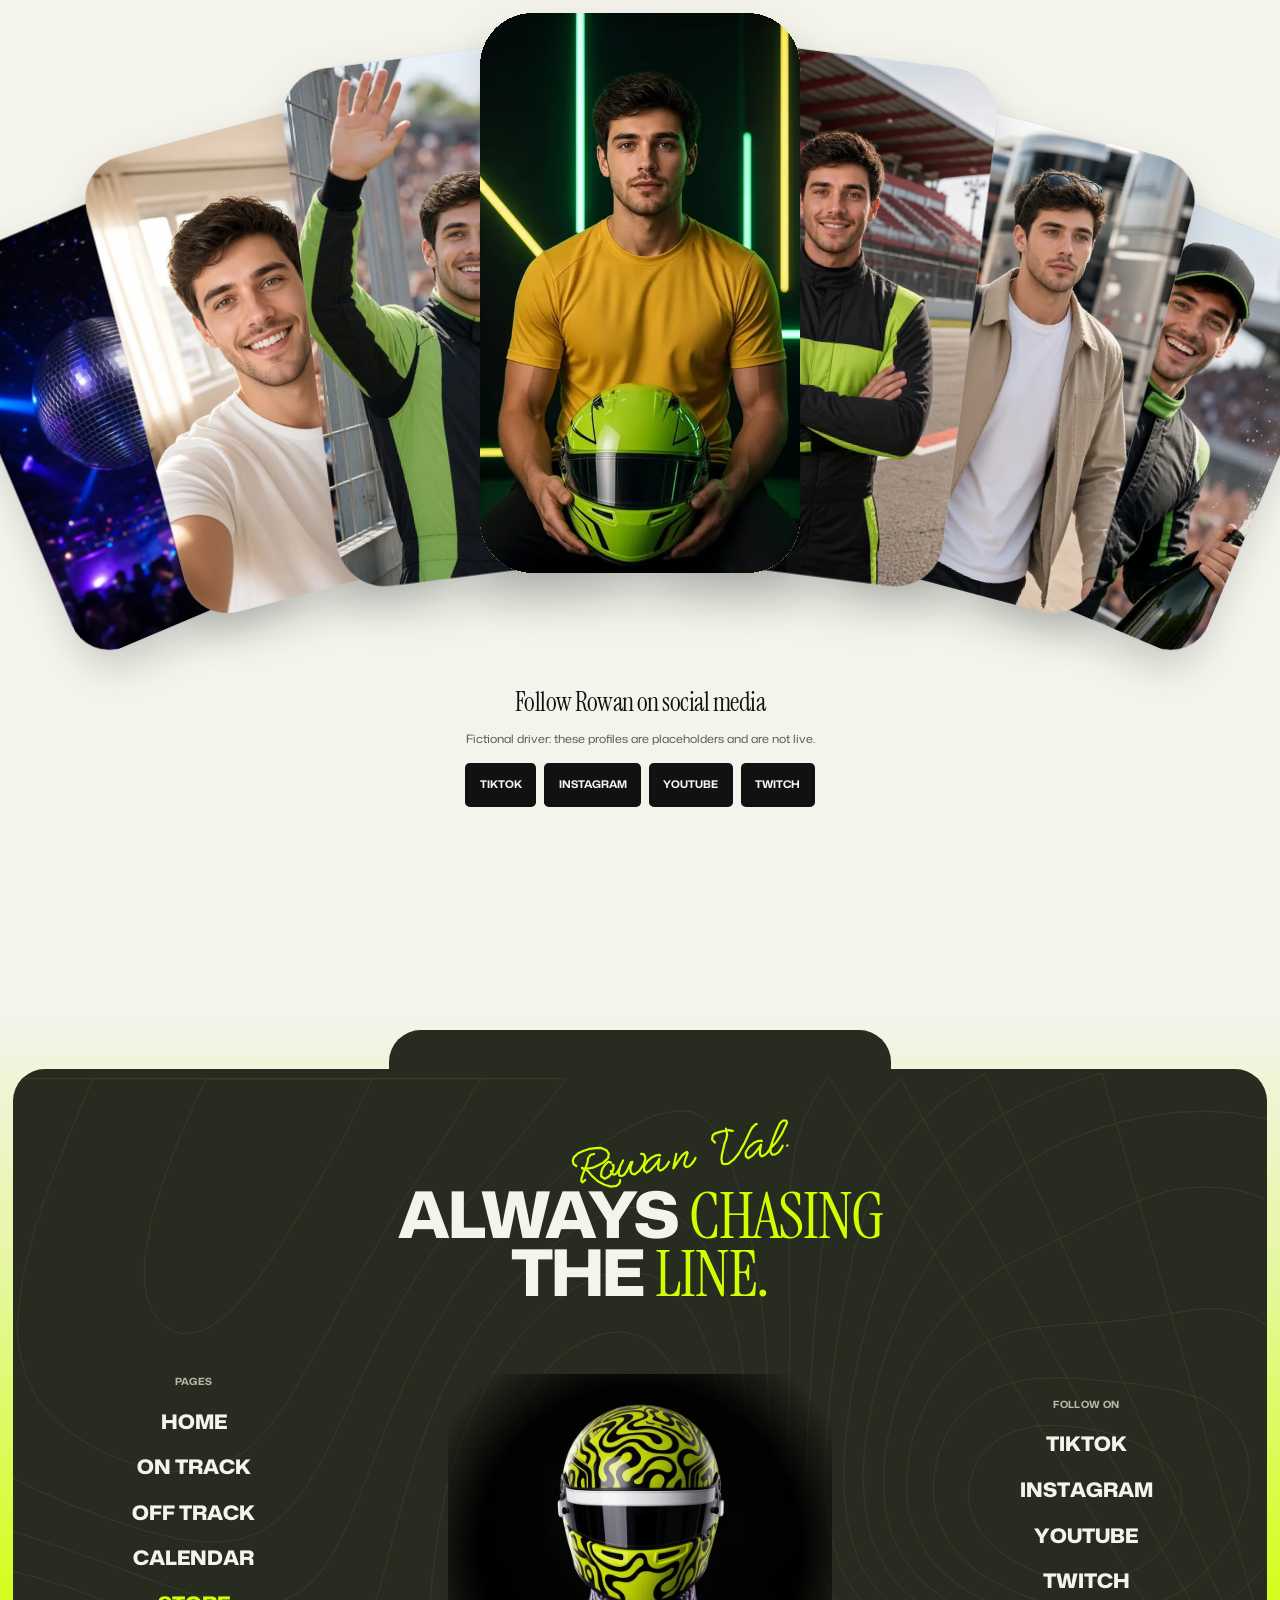
==== commit 9a801002: "Socials: centre card is a 4 s silent loop (own s_neon photo, push-in + light sweep; webm 91 KB / mp4" ====
--- a/index.html
+++ b/index.html
@@ -166,7 +166,7 @@
     <div class="fan-c"><img src="assets/img/s_disco.webp?v=3" width="520" height="924" loading="lazy" alt="Disco ball in blue light"></div>
     <div class="fan-c"><img src="assets/img/s_selfie.webp?v=3" width="520" height="924" loading="lazy" alt="Selfie of Rowan Vale in a white t-shirt"></div>
     <div class="fan-c"><img src="assets/img/g_fans.webp?v=3" width="600" height="800" loading="lazy" alt="Rowan Vale waving to fans"></div>
-    <div class="fan-c"><img src="assets/img/s_neon.webp?v=3" width="520" height="924" loading="lazy" alt="Rowan Vale holding a lime helmet under neon lights"></div>
+    <div class="fan-c"><video class="fan-v" muted loop playsinline preload="none" poster="assets/img/s_neon.webp?v=3" width="520" height="924" aria-label="Rowan Vale holding a lime helmet under neon lights (short silent loop)" data-lazy-video><source data-src="assets/img/s_neon_loop.webm?v=3" type="video/webm"><source data-src="assets/img/s_neon_loop.mp4?v=3" type="video/mp4"></video></div>
     <div class="fan-c"><img src="assets/img/s_pitlane.webp?v=3" width="520" height="924" loading="lazy" alt="Rowan Vale in a black and lime race suit on pit lane"></div>
     <div class="fan-c"><img src="assets/img/g_paddock.webp?v=3" width="600" height="800" loading="lazy" alt="Rowan Vale in the paddock"></div>
     <div class="fan-c"><img src="assets/img/g_podium.webp?v=3" width="900" height="675" loading="lazy" alt="Rowan Vale on the podium"></div>
--- a/style.css
+++ b/style.css
@@ -227,7 +227,7 @@
 .soc-title .serif{font-weight:400}
 .fan{position:relative;height:40rem;max-width:80rem;margin:0 auto}
 .fan-c{position:absolute;left:50%;top:0;width:20rem;height:35rem;margin-left:-10rem;border-radius:3.3rem;overflow:hidden;box-shadow:0 1.5rem 3rem rgba(17,17,18,.18);background:#ccc}
-.fan-c img{width:100%;height:100%;object-fit:cover}
+.fan-c img,.fan-c video{display:block;width:100%;height:100%;object-fit:cover}
 .soc-follow{font-size:1.6rem;margin:2rem 0 1rem}
 .soc-links{list-style:none;margin:0;padding:0 0 22vh;display:flex;justify-content:center;gap:.5rem;flex-wrap:wrap}
 .soc-links a{display:inline-flex;align-items:center;min-height:44px;padding:0 .9rem;font-size:.66rem;font-weight:700;text-transform:uppercase;background:var(--black);color:var(--white);border-radius:.3rem}
